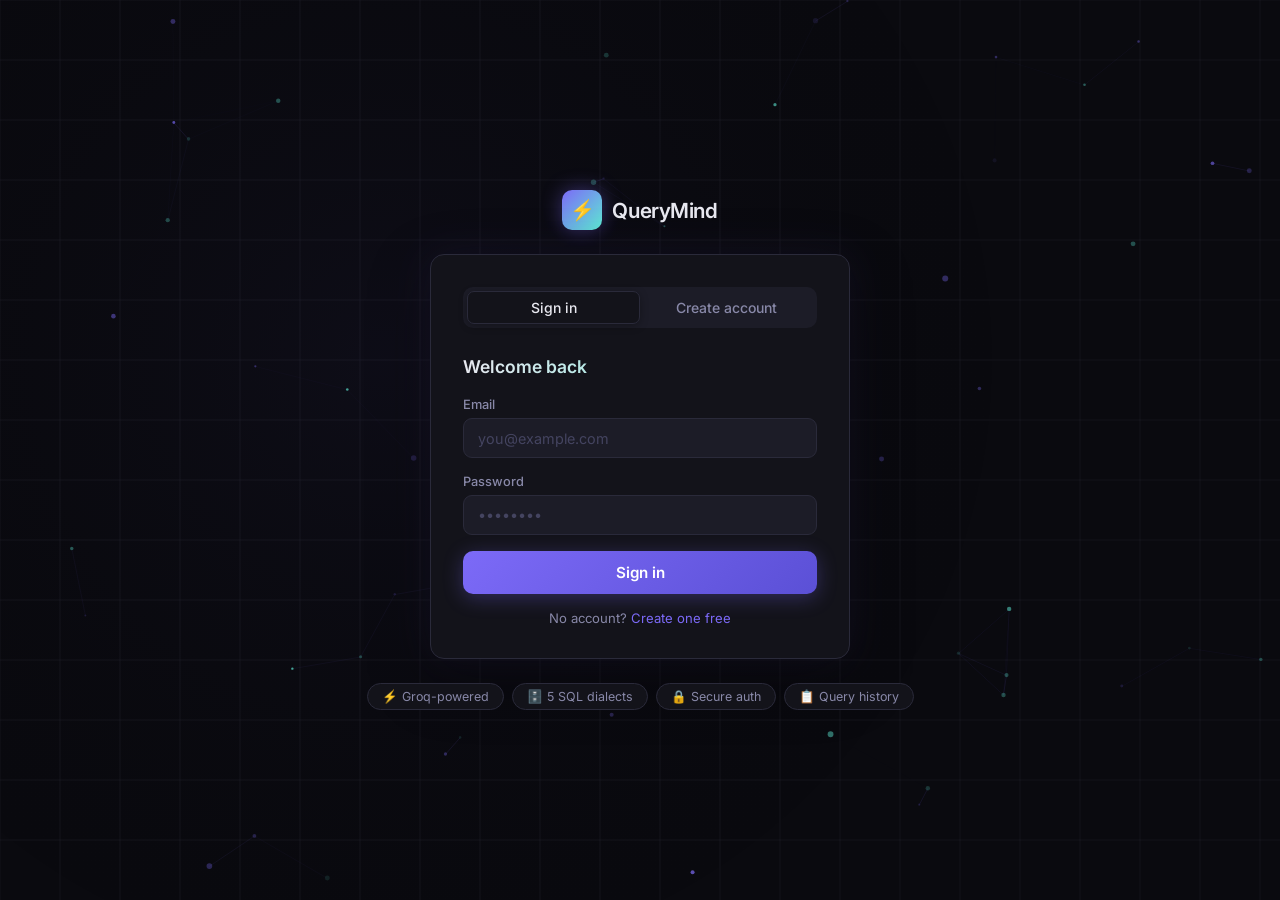
==== templates/index.html @ acc7bfaf "first commit" ====
<!DOCTYPE html>
<html lang="en">
<head>
  <meta charset="UTF-8"/>
  <meta name="viewport" content="width=device-width, initial-scale=1.0"/>
  <title>QueryMind — AI SQL Assistant</title>
  <link rel="preconnect" href="https://fonts.googleapis.com"/>
  <link href="https://fonts.googleapis.com/css2?family=Inter:wght@300;400;500;600&family=JetBrains+Mono:wght@400;600&display=swap" rel="stylesheet"/>
  <link rel="stylesheet" href="/static/css/auth.css"/>
</head>
<body>

  <!-- Animated background -->
  <canvas id="bg-canvas"></canvas>

  <!-- Floating code snippets -->
  <div class="floating-code" id="floaters"></div>

  <div class="page-wrap">

    <!-- Brand -->
    <div class="brand">
      <div class="brand-icon">⚡</div>
      <span class="brand-name">QueryMind</span>
    </div>

    <!-- Auth card -->
    <div class="auth-card" id="auth-card">

      <!-- Tab switcher -->
      <div class="tab-bar">
        <button class="tab active" id="tab-login" onclick="switchTab('login')">Sign in</button>
        <button class="tab" id="tab-register" onclick="switchTab('register')">Create account</button>
        <div class="tab-slider" id="tab-slider"></div>
      </div>

      <!-- Login form -->
      <div class="form-panel" id="panel-login">
        <p class="form-headline">Welcome back</p>
        <div class="field">
          <label>Email</label>
          <input type="email" id="login-email" placeholder="you@example.com" autocomplete="email"/>
        </div>
        <div class="field">
          <label>Password</label>
          <input type="password" id="login-password" placeholder="••••••••" autocomplete="current-password"/>
        </div>
        <div id="login-error" class="form-error hidden"></div>
        <button class="btn-primary" id="login-btn" onclick="doLogin()">
          <span class="btn-text">Sign in</span>
          <span class="btn-loader hidden"></span>
        </button>
        <p class="switch-hint">No account? <a onclick="switchTab('register')">Create one free</a></p>
      </div>

      <!-- Register form -->
      <div class="form-panel hidden" id="panel-register">
        <p class="form-headline">Start querying smarter</p>
        <div class="field">
          <label>Full name</label>
          <input type="text" id="reg-name" placeholder="Alex Johnson" autocomplete="name"/>
        </div>
        <div class="field">
          <label>Email</label>
          <input type="email" id="reg-email" placeholder="you@example.com" autocomplete="email"/>
        </div>
        <div class="field">
          <label>Password</label>
          <input type="password" id="reg-password" placeholder="Min 6 characters" autocomplete="new-password"/>
        </div>
        <div id="reg-error" class="form-error hidden"></div>
        <button class="btn-primary" id="reg-btn" onclick="doRegister()">
          <span class="btn-text">Create account</span>
          <span class="btn-loader hidden"></span>
        </button>
        <p class="switch-hint">Have an account? <a onclick="switchTab('login')">Sign in</a></p>
      </div>

    </div>

    <!-- Feature pills -->
    <div class="feature-pills">
      <span class="pill">⚡ Groq-powered</span>
      <span class="pill">🗄️ 5 SQL dialects</span>
      <span class="pill">🔒 Secure auth</span>
      <span class="pill">📋 Query history</span>
    </div>

  </div>

  <script src="/static/js/auth.js"></script>
  <script src="/static/js/bg.js"></script>
</body>
</html>
---- static/css/auth.css ----
*, *::before, *::after { box-sizing: border-box; margin: 0; padding: 0; }

:root {
  --bg: #0a0a0f;
  --surface: #13131a;
  --surface2: #1c1c27;
  --border: #2a2a3a;
  --accent: #7c6af7;
  --accent2: #5eead4;
  --text: #e8e8f0;
  --text2: #8888a8;
  --error: #f87171;
  --success: #4ade80;
  --radius: 14px;
  --font: 'Inter', sans-serif;
  --mono: 'JetBrains Mono', monospace;
}

html, body { height: 100%; background: var(--bg); color: var(--text); font-family: var(--font); }

canvas#bg-canvas {
  position: fixed; inset: 0; z-index: 0; pointer-events: none;
}

.floating-code {
  position: fixed; inset: 0; z-index: 0; pointer-events: none; overflow: hidden;
}

.float-snippet {
  position: absolute;
  font-family: var(--mono);
  font-size: 11px;
  color: rgba(124, 106, 247, 0.18);
  white-space: nowrap;
  animation: floatUp linear infinite;
  user-select: none;
}

@keyframes floatUp {
  from { transform: translateY(110vh); opacity: 0; }
  10%  { opacity: 1; }
  90%  { opacity: 0.6; }
  to   { transform: translateY(-10vh); opacity: 0; }
}

.page-wrap {
  position: relative; z-index: 1;
  min-height: 100vh;
  display: flex; flex-direction: column;
  align-items: center; justify-content: center;
  padding: 2rem 1rem;
  gap: 1.5rem;
}

/* Brand */
.brand {
  display: flex; align-items: center; gap: 10px;
  animation: fadeDown 0.6s ease both;
}
.brand-icon {
  width: 40px; height: 40px;
  background: linear-gradient(135deg, var(--accent), var(--accent2));
  border-radius: 10px;
  display: flex; align-items: center; justify-content: center;
  font-size: 20px;
  box-shadow: 0 0 20px rgba(124,106,247,0.4);
}
.brand-name { font-size: 1.3rem; font-weight: 600; letter-spacing: -0.02em; }

/* Auth card */
.auth-card {
  width: 100%; max-width: 420px;
  background: var(--surface);
  border: 1px solid var(--border);
  border-radius: var(--radius);
  padding: 2rem;
  animation: fadeUp 0.5s ease 0.1s both;
  box-shadow: 0 0 40px rgba(124,106,247,0.08), 0 20px 60px rgba(0,0,0,0.4);
}

/* Tab bar */
.tab-bar {
  position: relative;
  display: flex;
  background: var(--surface2);
  border-radius: 10px;
  padding: 4px;
  margin-bottom: 1.75rem;
  gap: 0;
}

.tab {
  flex: 1; padding: 8px 0;
  background: none; border: none;
  color: var(--text2); font-size: 0.875rem; font-weight: 500;
  cursor: pointer; border-radius: 7px;
  position: relative; z-index: 1;
  transition: color 0.25s;
  font-family: var(--font);
}
.tab.active { color: var(--text); }

.tab-slider {
  position: absolute;
  top: 4px; left: 4px;
  width: calc(50% - 4px); height: calc(100% - 8px);
  background: var(--surface);
  border-radius: 7px;
  border: 1px solid var(--border);
  transition: transform 0.3s cubic-bezier(0.34,1.56,0.64,1);
  box-shadow: 0 2px 8px rgba(0,0,0,0.3);
}
.tab-slider.right { transform: translateX(100%); }

/* Form */
.form-panel { animation: fadeIn 0.3s ease; }
.form-panel.hidden { display: none; }

.form-headline {
  font-size: 1.1rem; font-weight: 600;
  margin-bottom: 1.25rem;
  background: linear-gradient(90deg, var(--text), var(--accent2));
  -webkit-background-clip: text; -webkit-text-fill-color: transparent;
}

.field { margin-bottom: 1rem; }
.field label { display: block; font-size: 0.8rem; color: var(--text2); margin-bottom: 6px; font-weight: 500; }
.field input {
  width: 100%; padding: 0.65rem 0.9rem;
  background: var(--surface2); border: 1px solid var(--border);
  border-radius: 9px; color: var(--text); font-size: 0.9rem;
  font-family: var(--font); outline: none;
  transition: border-color 0.2s, box-shadow 0.2s;
}
.field input:focus {
  border-color: var(--accent);
  box-shadow: 0 0 0 3px rgba(124,106,247,0.15);
}
.field input::placeholder { color: #444460; }

.form-error {
  background: rgba(248,113,113,0.1); border: 1px solid rgba(248,113,113,0.3);
  border-radius: 8px; padding: 0.6rem 0.9rem;
  color: var(--error); font-size: 0.83rem; margin-bottom: 1rem;
}

.btn-primary {
  width: 100%; padding: 0.75rem;
  background: linear-gradient(135deg, var(--accent), #5b50d6);
  border: none; border-radius: 10px;
  color: #fff; font-size: 0.95rem; font-weight: 600;
  cursor: pointer; font-family: var(--font);
  display: flex; align-items: center; justify-content: center; gap: 8px;
  transition: opacity 0.2s, transform 0.15s, box-shadow 0.2s;
  box-shadow: 0 4px 20px rgba(124,106,247,0.3);
  position: relative; overflow: hidden;
}
.btn-primary::after {
  content: '';
  position: absolute; inset: 0;
  background: linear-gradient(135deg, rgba(255,255,255,0.1), transparent);
  opacity: 0; transition: opacity 0.2s;
}
.btn-primary:hover { box-shadow: 0 6px 28px rgba(124,106,247,0.45); transform: translateY(-1px); }
.btn-primary:hover::after { opacity: 1; }
.btn-primary:active { transform: translateY(0); }
.btn-primary:disabled { opacity: 0.6; cursor: not-allowed; transform: none; }

.btn-loader {
  width: 16px; height: 16px;
  border: 2px solid rgba(255,255,255,0.3);
  border-top-color: #fff;
  border-radius: 50%;
  animation: spin 0.7s linear infinite;
}

.switch-hint {
  text-align: center; font-size: 0.82rem; color: var(--text2); margin-top: 1rem;
}
.switch-hint a {
  color: var(--accent); cursor: pointer; text-decoration: underline;
  text-decoration-color: transparent; transition: text-decoration-color 0.2s;
}
.switch-hint a:hover { text-decoration-color: var(--accent); }

/* Pills */
.feature-pills {
  display: flex; flex-wrap: wrap; gap: 8px; justify-content: center;
  animation: fadeUp 0.5s ease 0.3s both;
}
.pill {
  background: var(--surface); border: 1px solid var(--border);
  border-radius: 999px; padding: 5px 14px;
  font-size: 0.78rem; color: var(--text2);
}

/* Animations */
@keyframes fadeDown { from { opacity: 0; transform: translateY(-12px); } to { opacity: 1; transform: none; } }
@keyframes fadeUp   { from { opacity: 0; transform: translateY(12px);  } to { opacity: 1; transform: none; } }
@keyframes fadeIn   { from { opacity: 0; } to { opacity: 1; } }
@keyframes spin     { to { transform: rotate(360deg); } }

.hidden { display: none !important; }
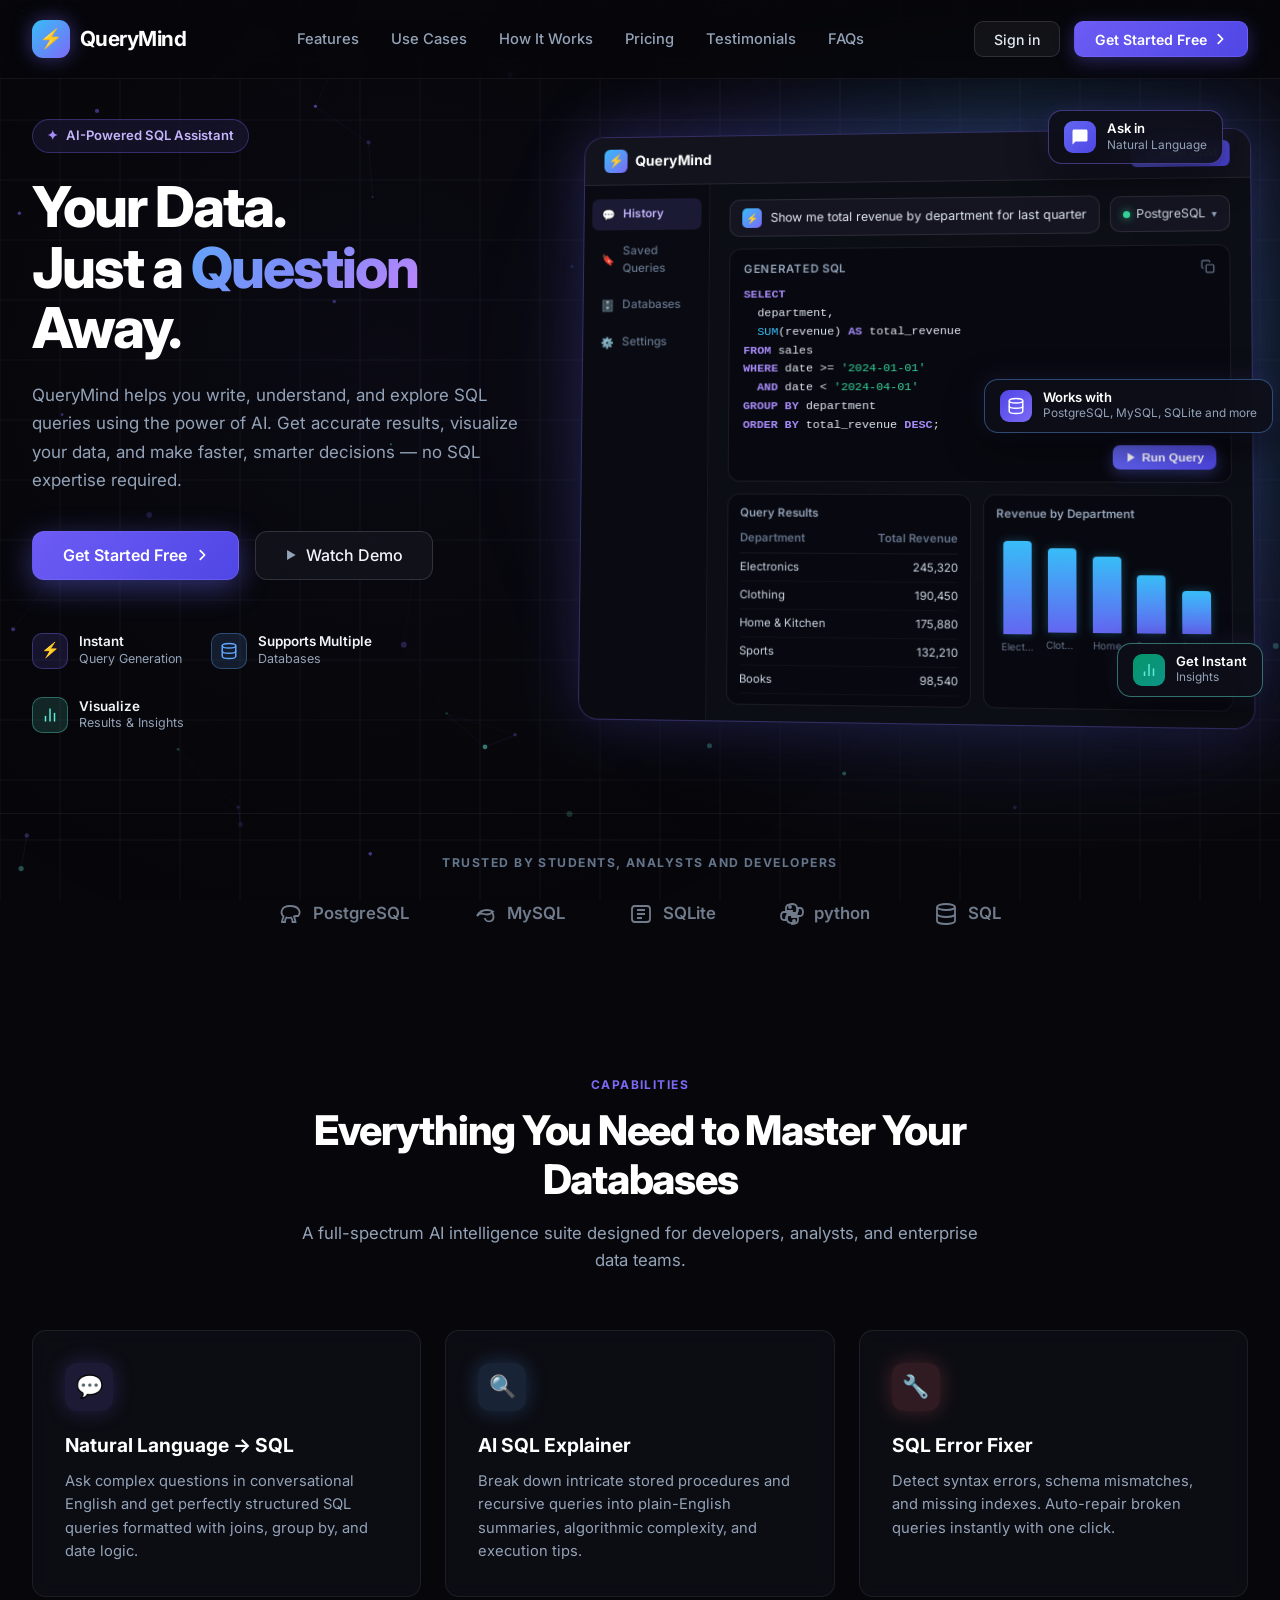
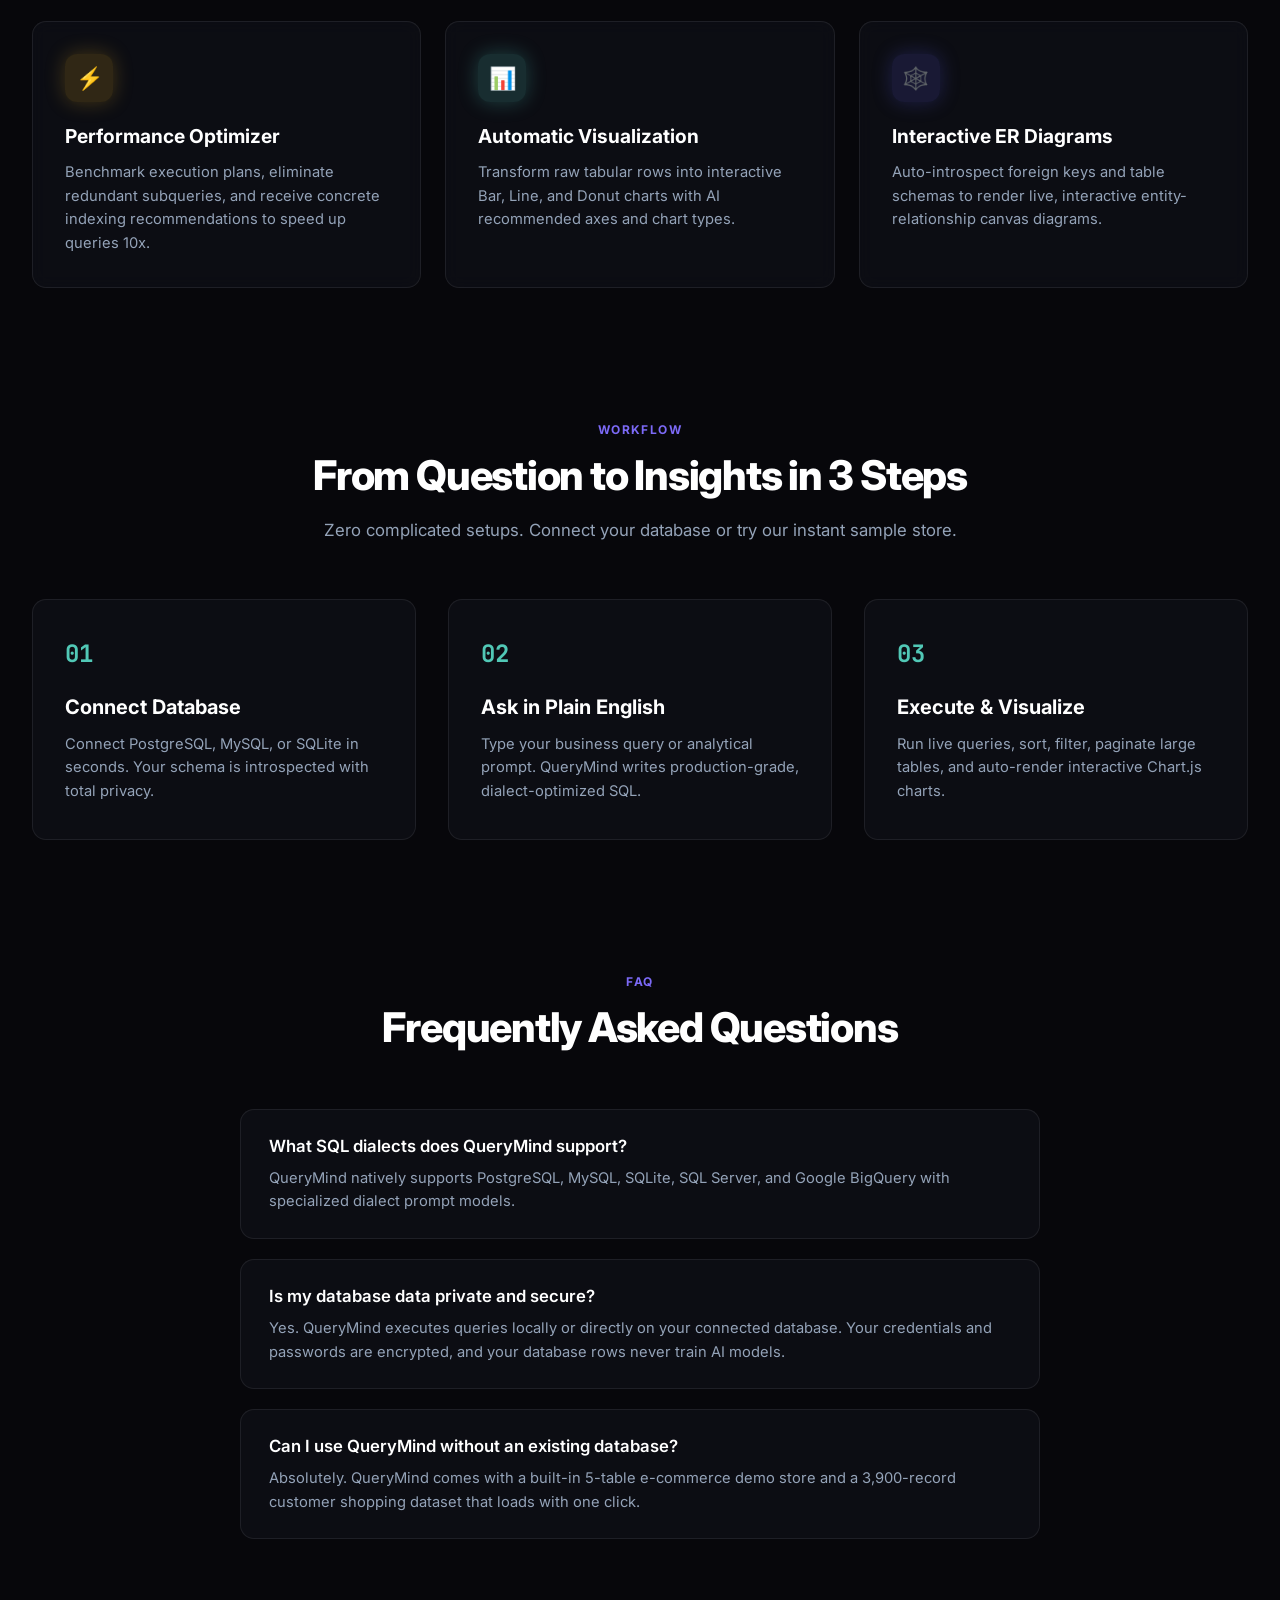
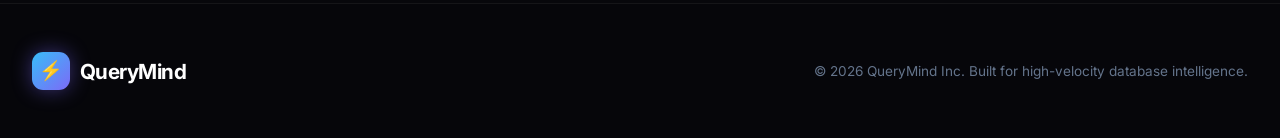
==== commit 64205663: "Redesign landing page to modern industrial SaaS look matching image with preserved live background" ====
--- a/templates/index.html
+++ b/templates/index.html
@@ -3,46 +3,479 @@
 <head>
   <meta charset="UTF-8"/>
   <meta name="viewport" content="width=device-width, initial-scale=1.0"/>
-  <title>QueryMind — AI SQL Assistant</title>
+  <title>QueryMind — Your Data. Just a Question Away.</title>
   <link rel="preconnect" href="https://fonts.googleapis.com"/>
-  <link href="https://fonts.googleapis.com/css2?family=Inter:wght@300;400;500;600&family=JetBrains+Mono:wght@400;600&display=swap" rel="stylesheet"/>
+  <link rel="preconnect" href="https://fonts.gstatic.com" crossorigin/>
+  <link href="https://fonts.googleapis.com/css2?family=Inter:wght@300;400;500;600;700;800&family=JetBrains+Mono:wght@400;500;600&display=swap" rel="stylesheet"/>
   <link rel="stylesheet" href="/static/css/auth.css"/>
 </head>
-<body>
-
-  <!-- Animated background -->
+<body class="landing-body">
+
+  <!-- Interactive Live Canvas Background (Preserved & Enhanced) -->
   <canvas id="bg-canvas"></canvas>
 
-  <!-- Floating code snippets -->
+  <!-- Floating SQL code snippets in background -->
   <div class="floating-code" id="floaters"></div>
 
-  <div class="page-wrap">
-
-    <!-- Brand -->
-    <div class="brand">
-      <div class="brand-icon">⚡</div>
-      <span class="brand-name">QueryMind</span>
-    </div>
-
-    <!-- Auth card -->
-    <div class="auth-card" id="auth-card">
-
-      <!-- Tab switcher -->
+  <!-- Main Page Container -->
+  <div class="landing-container">
+
+    <!-- Top Navigation Bar -->
+    <header class="navbar">
+      <div class="nav-brand" onclick="window.scrollTo({top: 0, behavior: 'smooth'})">
+        <div class="brand-icon">⚡</div>
+        <span class="brand-name">QueryMind</span>
+      </div>
+
+      <nav class="nav-links">
+        <a href="#features">Features</a>
+        <a href="#use-cases">Use Cases</a>
+        <a href="#how-it-works">How It Works</a>
+        <a href="#pricing">Pricing</a>
+        <a href="#testimonials">Testimonials</a>
+        <a href="#faqs">FAQs</a>
+      </nav>
+
+      <div class="nav-actions" id="nav-actions">
+        <button class="btn-nav-signin" id="btn-nav-signin" onclick="openAuthModal('login')">Sign in</button>
+        <button class="btn-nav-cta" id="btn-nav-cta" onclick="openAuthModal('register')">
+          <span>Get Started Free</span>
+          <svg class="arrow-icon" viewBox="0 0 16 16" fill="none"><path d="M6 3L11 8L6 13" stroke="currentColor" stroke-width="2" stroke-linecap="round" stroke-linejoin="round"/></svg>
+        </button>
+      </div>
+    </header>
+
+    <!-- Main Hero Section -->
+    <section class="hero-section">
+      <!-- Left Column: Copy & CTAs -->
+      <div class="hero-content">
+        <!-- AI Badge Pill -->
+        <div class="ai-pill">
+          <span class="pill-sparkle">✦</span>
+          <span>AI-Powered SQL Assistant</span>
+        </div>
+
+        <!-- Main Headline -->
+        <h1 class="hero-headline">
+          Your Data.<br/>
+          Just a <span class="gradient-text">Question</span> Away.
+        </h1>
+
+        <!-- Subtitle -->
+        <p class="hero-subtitle">
+          QueryMind helps you write, understand, and explore SQL queries using the power of AI. Get accurate results, visualize your data, and make faster, smarter decisions — no SQL expertise required.
+        </p>
+
+        <!-- CTA Buttons -->
+        <div class="hero-cta-group">
+          <button class="btn-hero-primary" onclick="openAuthModal('register')">
+            <span>Get Started Free</span>
+            <svg class="arrow-icon" viewBox="0 0 16 16" fill="none"><path d="M6 3L11 8L6 13" stroke="currentColor" stroke-width="2" stroke-linecap="round" stroke-linejoin="round"/></svg>
+          </button>
+          <button class="btn-hero-secondary" onclick="openDemoModal()">
+            <span class="play-icon">▶</span>
+            <span>Watch Demo</span>
+          </button>
+        </div>
+
+        <!-- Feature Highlights Row -->
+        <div class="hero-feature-row">
+          <div class="hero-feature-item">
+            <div class="feature-icon-box bolt-box">⚡</div>
+            <div class="feature-text">
+              <span class="feature-title">Instant</span>
+              <span class="feature-sub">Query Generation</span>
+            </div>
+          </div>
+          <div class="hero-feature-item">
+            <div class="feature-icon-box db-box">
+              <svg width="18" height="18" viewBox="0 0 24 24" fill="none" stroke="currentColor" stroke-width="2" stroke-linecap="round" stroke-linejoin="round">
+                <ellipse cx="12" cy="5" rx="9" ry="3"></ellipse>
+                <path d="M21 12c0 1.66-4 3-9 3s-9-1.34-9-3"></path>
+                <path d="M3 5v14c0 1.66 4 3 9 3s9-1.34 9-3V5"></path>
+              </svg>
+            </div>
+            <div class="feature-text">
+              <span class="feature-title">Supports Multiple</span>
+              <span class="feature-sub">Databases</span>
+            </div>
+          </div>
+          <div class="hero-feature-item">
+            <div class="feature-icon-box chart-box">
+              <svg width="18" height="18" viewBox="0 0 24 24" fill="none" stroke="currentColor" stroke-width="2" stroke-linecap="round" stroke-linejoin="round">
+                <line x1="18" y1="20" x2="18" y2="10"></line>
+                <line x1="12" y1="20" x2="12" y2="4"></line>
+                <line x1="6" y1="20" x2="6" y2="14"></line>
+              </svg>
+            </div>
+            <div class="feature-text">
+              <span class="feature-title">Visualize</span>
+              <span class="feature-sub">Results &amp; Insights</span>
+            </div>
+          </div>
+        </div>
+      </div>
+
+      <!-- Right Column: Interactive 3D Perspective Dashboard Mockup -->
+      <div class="hero-preview-wrapper">
+        <!-- Ambient Backlight Glow -->
+        <div class="glow-aura"></div>
+
+        <!-- Floating Badge 1: Ask in Natural Language (Top Right) -->
+        <div class="floating-badge badge-top-right">
+          <div class="badge-icon-box bubble-box">
+            <svg width="18" height="18" viewBox="0 0 24 24" fill="currentColor">
+              <path d="M20 2H4c-1.1 0-2 .9-2 2v18l4-4h14c1.1 0 2-.9 2-2V4c0-1.1-.9-2-2-2z"/>
+            </svg>
+          </div>
+          <div class="badge-text">
+            <strong>Ask in</strong>
+            <span>Natural Language</span>
+          </div>
+        </div>
+
+        <!-- The Perspective Dashboard Mockup Card -->
+        <div class="dashboard-mockup">
+          <!-- Mockup Top Window Bar -->
+          <div class="mockup-topbar">
+            <div class="mockup-brand">
+              <div class="mockup-logo-sm">⚡</div>
+              <span class="mockup-title">QueryMind</span>
+            </div>
+            <div class="mockup-newchat-pill">
+              <svg width="12" height="12" viewBox="0 0 24 24" fill="none" stroke="currentColor" stroke-width="2.5"><line x1="12" y1="5" x2="12" y2="19"></line><line x1="5" y1="12" x2="19" y2="12"></line></svg>
+              <span>New Chat</span>
+            </div>
+          </div>
+
+          <div class="mockup-layout">
+            <!-- Mockup Mini Sidebar -->
+            <div class="mockup-mini-sidebar">
+              <div class="mockup-nav-item active"><span class="nav-ico">💬</span> History</div>
+              <div class="mockup-nav-item"><span class="nav-ico">🔖</span> Saved Queries</div>
+              <div class="mockup-nav-item"><span class="nav-ico">🗄️</span> Databases</div>
+              <div class="mockup-nav-item"><span class="nav-ico">⚙️</span> Settings</div>
+            </div>
+
+            <!-- Mockup Main Workspace -->
+            <div class="mockup-workspace">
+              <!-- Prompt Input Row -->
+              <div class="mockup-prompt-row">
+                <div class="mockup-prompt-input">
+                  <div class="prompt-icon-lightning">⚡</div>
+                  <span class="prompt-text">Show me total revenue by department for last quarter</span>
+                </div>
+                <div class="mockup-dialect-badge">
+                  <span class="dialect-dot"></span>
+                  <span>PostgreSQL</span>
+                  <span class="arrow-down">▾</span>
+                </div>
+              </div>
+
+              <!-- Generated SQL Box -->
+              <div class="mockup-sql-box">
+                <div class="sql-box-top">
+                  <span class="sql-box-title">Generated SQL</span>
+                  <div class="sql-copy-icon" title="Copy SQL">
+                    <svg width="14" height="14" viewBox="0 0 24 24" fill="none" stroke="currentColor" stroke-width="2"><rect x="9" y="9" width="13" height="13" rx="2" ry="2"></rect><path d="M5 15H4a2 2 0 0 1-2-2V4a2 2 0 0 1 2-2h9a2 2 0 0 1 2 2v1"></path></svg>
+                  </div>
+                </div>
+                <pre class="sql-code-display"><code><span class="sql-kw">SELECT</span>
+  department,
+  <span class="sql-fn">SUM</span>(revenue) <span class="sql-kw">AS</span> total_revenue
+<span class="sql-kw">FROM</span> sales
+<span class="sql-kw">WHERE</span> date &gt;= <span class="sql-str">'2024-01-01'</span>
+  <span class="sql-kw">AND</span> date &lt; <span class="sql-str">'2024-04-01'</span>
+<span class="sql-kw">GROUP BY</span> department
+<span class="sql-kw">ORDER BY</span> total_revenue <span class="sql-kw">DESC</span>;</code></pre>
+                <div class="sql-box-footer">
+                  <button class="mockup-run-btn" onclick="openAuthModal('register')">
+                    <svg width="12" height="12" viewBox="0 0 24 24" fill="currentColor"><polygon points="5 3 19 12 5 21 5 3"></polygon></svg>
+                    <span>Run Query</span>
+                  </button>
+                </div>
+              </div>
+
+              <!-- Results Split Pane (Table + Chart) -->
+              <div class="mockup-results-split">
+                <!-- Query Results Table -->
+                <div class="mockup-results-table-pane">
+                  <div class="pane-header">Query Results</div>
+                  <table class="mockup-data-table">
+                    <thead>
+                      <tr>
+                        <th>Department</th>
+                        <th style="text-align: right;">Total Revenue</th>
+                      </tr>
+                    </thead>
+                    <tbody>
+                      <tr>
+                        <td>Electronics</td>
+                        <td style="text-align: right;">245,320</td>
+                      </tr>
+                      <tr>
+                        <td>Clothing</td>
+                        <td style="text-align: right;">190,450</td>
+                      </tr>
+                      <tr>
+                        <td>Home &amp; Kitchen</td>
+                        <td style="text-align: right;">175,880</td>
+                      </tr>
+                      <tr>
+                        <td>Sports</td>
+                        <td style="text-align: right;">132,210</td>
+                      </tr>
+                      <tr>
+                        <td>Books</td>
+                        <td style="text-align: right;">98,540</td>
+                      </tr>
+                    </tbody>
+                  </table>
+                </div>
+
+                <!-- Revenue by Department Bar Chart -->
+                <div class="mockup-chart-pane">
+                  <div class="pane-header">Revenue by Department</div>
+                  <div class="mockup-bar-chart">
+                    <div class="chart-col">
+                      <div class="chart-bar" style="height: 95%;"></div>
+                      <span class="chart-label">Electronics</span>
+                    </div>
+                    <div class="chart-col">
+                      <div class="chart-bar" style="height: 75%;"></div>
+                      <span class="chart-label">Clothing</span>
+                    </div>
+                    <div class="chart-col">
+                      <div class="chart-bar" style="height: 68%;"></div>
+                      <span class="chart-label">Home</span>
+                    </div>
+                    <div class="chart-col">
+                      <div class="chart-bar" style="height: 52%;"></div>
+                      <span class="chart-label">Sports</span>
+                    </div>
+                    <div class="chart-col">
+                      <div class="chart-bar" style="height: 38%;"></div>
+                      <span class="chart-label">Books</span>
+                    </div>
+                  </div>
+                </div>
+              </div>
+
+            </div>
+          </div>
+        </div>
+
+        <!-- Floating Badge 2: Works with Multiple DBs (Middle Right) -->
+        <div class="floating-badge badge-mid-right">
+          <div class="badge-icon-box db-purple-box">
+            <svg width="18" height="18" viewBox="0 0 24 24" fill="none" stroke="currentColor" stroke-width="2">
+              <ellipse cx="12" cy="5" rx="9" ry="3"></ellipse>
+              <path d="M21 12c0 1.66-4 3-9 3s-9-1.34-9-3"></path>
+              <path d="M3 5v14c0 1.66 4 3 9 3s9-1.34 9-3V5"></path>
+            </svg>
+          </div>
+          <div class="badge-text">
+            <strong>Works with</strong>
+            <span>PostgreSQL, MySQL, SQLite and more</span>
+          </div>
+        </div>
+
+        <!-- Floating Badge 3: Get Instant Insights (Bottom Right) -->
+        <div class="floating-badge badge-bot-right">
+          <div class="badge-icon-box teal-box">
+            <svg width="18" height="18" viewBox="0 0 24 24" fill="none" stroke="currentColor" stroke-width="2">
+              <line x1="18" y1="20" x2="18" y2="10"></line>
+              <line x1="12" y1="20" x2="12" y2="4"></line>
+              <line x1="6" y1="20" x2="6" y2="14"></line>
+            </svg>
+          </div>
+          <div class="badge-text">
+            <strong>Get Instant</strong>
+            <span>Insights</span>
+          </div>
+        </div>
+      </div>
+    </section>
+
+    <!-- Social Proof & Trusted By Tech Stack Bar -->
+    <section class="trust-section">
+      <p class="trust-title">TRUSTED BY STUDENTS, ANALYSTS AND DEVELOPERS</p>
+      <div class="trust-logos">
+        <div class="tech-item">
+          <!-- PostgreSQL Elephant SVG -->
+          <svg class="tech-logo" viewBox="0 0 24 24" fill="none" stroke="currentColor" stroke-width="1.8">
+            <path d="M19 14c1.5-1.5 2-4 1-6-1.5-3-5.5-4-9-4S4 5.5 3 8c-1 2.5 0 5 1.5 6.5C4 16 3 19 3 20h3c0-2 .5-3.5 1.5-4.5 1.5.5 3 .5 4.5 0 1 1 1.5 2.5 1.5 4.5h3c0-1-1-4-1.5-5.5.5-.2 1.4-.4 2-.5z"/>
+          </svg>
+          <span>PostgreSQL</span>
+        </div>
+        <div class="tech-item">
+          <!-- MySQL Dolphin SVG -->
+          <svg class="tech-logo" viewBox="0 0 24 24" fill="none" stroke="currentColor" stroke-width="1.8">
+            <path d="M4 14c2-4 6-6 10-6 2 0 4 .5 6 1.5-1.5 2-3.5 3-6 3-2 0-4-1-6-1-1 0-2 .5-4 2.5z"/>
+            <path d="M18 9.5c1.5 1 2.5 3 2.5 5.5 0 2-1 3.5-2.5 4-1 .5-2.5.5-4 0-1-.5-2-1.5-2.5-3"/>
+          </svg>
+          <span>MySQL</span>
+        </div>
+        <div class="tech-item">
+          <!-- SQLite Feather / Shield SVG -->
+          <svg class="tech-logo" viewBox="0 0 24 24" fill="none" stroke="currentColor" stroke-width="1.8">
+            <rect x="3" y="4" width="18" height="16" rx="3"></rect>
+            <path d="M8 8h8M8 12h8M8 16h5"></path>
+          </svg>
+          <span>SQLite</span>
+        </div>
+        <div class="tech-item">
+          <!-- Python Snake SVG -->
+          <svg class="tech-logo" viewBox="0 0 24 24" fill="none" stroke="currentColor" stroke-width="1.8">
+            <path d="M12 2C8 2 6 3.5 6 6v3h6v1H4c-2 0-3 1.5-3 4s1 4 3 4h2v-2c0-2 1.5-3 3.5-3h5c1.5 0 2.5-.5 2.5-2V6c0-2.5-2-4-5-4zm-2 2a1 1 0 1 1 0 2 1 1 0 0 1 0-2z"/>
+            <path d="M12 22c4 0 6-1.5 6-4v-3h-6v-1h8c2 0 3-1.5 3-4s-1-4-3-4h-2v2c0 2-1.5 3-3.5 3h-5c-1.5 0-2.5.5-2.5 2v4c0 2.5 2 4 5 4zm2-2a1 1 0 1 1 0-2 1 1 0 0 1 0 2z"/>
+          </svg>
+          <span>python</span>
+        </div>
+        <div class="tech-item">
+          <!-- SQL Database Disc SVG -->
+          <svg class="tech-logo" viewBox="0 0 24 24" fill="none" stroke="currentColor" stroke-width="1.8">
+            <ellipse cx="12" cy="5" rx="9" ry="3"></ellipse>
+            <path d="M21 12c0 1.66-4 3-9 3s-9-1.34-9-3"></path>
+            <path d="M3 5v14c0 1.66 4 3 9 3s9-1.34 9-3V5"></path>
+          </svg>
+          <span>SQL</span>
+        </div>
+      </div>
+    </section>
+
+    <!-- Interactive Features Section (#features) -->
+    <section class="section-container" id="features">
+      <div class="section-header">
+        <span class="section-badge">CAPABILITIES</span>
+        <h2 class="section-title">Everything You Need to Master Your Databases</h2>
+        <p class="section-sub">A full-spectrum AI intelligence suite designed for developers, analysts, and enterprise data teams.</p>
+      </div>
+
+      <div class="features-grid">
+        <div class="feature-card">
+          <div class="f-icon purple-glow">💬</div>
+          <h3>Natural Language → SQL</h3>
+          <p>Ask complex questions in conversational English and get perfectly structured SQL queries formatted with joins, group by, and date logic.</p>
+        </div>
+        <div class="feature-card">
+          <div class="f-icon blue-glow">🔍</div>
+          <h3>AI SQL Explainer</h3>
+          <p>Break down intricate stored procedures and recursive queries into plain-English summaries, algorithmic complexity, and execution tips.</p>
+        </div>
+        <div class="feature-card">
+          <div class="f-icon red-glow">🔧</div>
+          <h3>SQL Error Fixer</h3>
+          <p>Detect syntax errors, schema mismatches, and missing indexes. Auto-repair broken queries instantly with one click.</p>
+        </div>
+        <div class="feature-card">
+          <div class="f-icon amber-glow">⚡</div>
+          <h3>Performance Optimizer</h3>
+          <p>Benchmark execution plans, eliminate redundant subqueries, and receive concrete indexing recommendations to speed up queries 10x.</p>
+        </div>
+        <div class="feature-card">
+          <div class="f-icon teal-glow">📊</div>
+          <h3>Automatic Visualization</h3>
+          <p>Transform raw tabular rows into interactive Bar, Line, and Donut charts with AI recommended axes and chart types.</p>
+        </div>
+        <div class="feature-card">
+          <div class="f-icon indigo-glow">🕸️</div>
+          <h3>Interactive ER Diagrams</h3>
+          <p>Auto-introspect foreign keys and table schemas to render live, interactive entity-relationship canvas diagrams.</p>
+        </div>
+      </div>
+    </section>
+
+    <!-- How It Works Section (#how-it-works) -->
+    <section class="section-container" id="how-it-works">
+      <div class="section-header">
+        <span class="section-badge">WORKFLOW</span>
+        <h2 class="section-title">From Question to Insights in 3 Steps</h2>
+        <p class="section-sub">Zero complicated setups. Connect your database or try our instant sample store.</p>
+      </div>
+
+      <div class="steps-grid">
+        <div class="step-card">
+          <div class="step-badge">01</div>
+          <h3>Connect Database</h3>
+          <p>Connect PostgreSQL, MySQL, or SQLite in seconds. Your schema is introspected with total privacy.</p>
+        </div>
+        <div class="step-card">
+          <div class="step-badge">02</div>
+          <h3>Ask in Plain English</h3>
+          <p>Type your business query or analytical prompt. QueryMind writes production-grade, dialect-optimized SQL.</p>
+        </div>
+        <div class="step-card">
+          <div class="step-badge">03</div>
+          <h3>Execute &amp; Visualize</h3>
+          <p>Run live queries, sort, filter, paginate large tables, and auto-render interactive Chart.js charts.</p>
+        </div>
+      </div>
+    </section>
+
+    <!-- FAQs Section (#faqs) -->
+    <section class="section-container" id="faqs">
+      <div class="section-header">
+        <span class="section-badge">FAQ</span>
+        <h2 class="section-title">Frequently Asked Questions</h2>
+      </div>
+
+      <div class="faq-list">
+        <div class="faq-item">
+          <h4>What SQL dialects does QueryMind support?</h4>
+          <p>QueryMind natively supports PostgreSQL, MySQL, SQLite, SQL Server, and Google BigQuery with specialized dialect prompt models.</p>
+        </div>
+        <div class="faq-item">
+          <h4>Is my database data private and secure?</h4>
+          <p>Yes. QueryMind executes queries locally or directly on your connected database. Your credentials and passwords are encrypted, and your database rows never train AI models.</p>
+        </div>
+        <div class="faq-item">
+          <h4>Can I use QueryMind without an existing database?</h4>
+          <p>Absolutely. QueryMind comes with a built-in 5-table e-commerce demo store and a 3,900-record customer shopping dataset that loads with one click.</p>
+        </div>
+      </div>
+    </section>
+
+    <!-- Footer -->
+    <footer class="footer">
+      <div class="footer-inner">
+        <div class="footer-brand">
+          <div class="brand-icon">⚡</div>
+          <span class="brand-name">QueryMind</span>
+        </div>
+        <p class="footer-copy">© 2026 QueryMind Inc. Built for high-velocity database intelligence.</p>
+      </div>
+    </footer>
+
+  </div>
+
+  <!-- Auth Modal (Sign in & Create Account Dialog) -->
+  <div class="auth-modal-overlay hidden" id="auth-modal-overlay" onclick="handleModalOverlayClick(event)">
+    <div class="auth-modal-dialog">
+      <button class="modal-close-btn" onclick="closeAuthModal()" title="Close">✕</button>
+
+      <!-- Brand in Modal -->
+      <div class="brand modal-brand">
+        <div class="brand-icon">⚡</div>
+        <span class="brand-name">QueryMind</span>
+      </div>
+
+      <!-- Tab Switcher -->
       <div class="tab-bar">
         <button class="tab active" id="tab-login" onclick="switchTab('login')">Sign in</button>
         <button class="tab" id="tab-register" onclick="switchTab('register')">Create account</button>
         <div class="tab-slider" id="tab-slider"></div>
       </div>
 
-      <!-- Login form -->
+      <!-- Login Form Panel -->
       <div class="form-panel" id="panel-login">
         <p class="form-headline">Welcome back</p>
         <div class="field">
-          <label>Email</label>
+          <label for="login-email">Email</label>
           <input type="email" id="login-email" placeholder="you@example.com" autocomplete="email"/>
         </div>
         <div class="field">
-          <label>Password</label>
+          <label for="login-password">Password</label>
           <input type="password" id="login-password" placeholder="••••••••" autocomplete="current-password"/>
         </div>
         <div id="login-error" class="form-error hidden"></div>
@@ -53,19 +486,19 @@
         <p class="switch-hint">No account? <a onclick="switchTab('register')">Create one free</a></p>
       </div>
 
-      <!-- Register form -->
+      <!-- Register Form Panel -->
       <div class="form-panel hidden" id="panel-register">
         <p class="form-headline">Start querying smarter</p>
         <div class="field">
-          <label>Full name</label>
+          <label for="reg-name">Full name</label>
           <input type="text" id="reg-name" placeholder="Alex Johnson" autocomplete="name"/>
         </div>
         <div class="field">
-          <label>Email</label>
+          <label for="reg-email">Email</label>
           <input type="email" id="reg-email" placeholder="you@example.com" autocomplete="email"/>
         </div>
         <div class="field">
-          <label>Password</label>
+          <label for="reg-password">Password</label>
           <input type="password" id="reg-password" placeholder="Min 6 characters" autocomplete="new-password"/>
         </div>
         <div id="reg-error" class="form-error hidden"></div>
@@ -75,20 +508,53 @@
         </button>
         <p class="switch-hint">Have an account? <a onclick="switchTab('login')">Sign in</a></p>
       </div>
-
     </div>
-
-    <!-- Feature pills -->
-    <div class="feature-pills">
-      <span class="pill">⚡ Groq-powered</span>
-      <span class="pill">🗄️ 5 SQL dialects</span>
-      <span class="pill">🔒 Secure auth</span>
-      <span class="pill">📋 Query history</span>
+  </div>
+
+  <!-- Watch Demo Modal -->
+  <div class="demo-modal-overlay hidden" id="demo-modal-overlay" onclick="handleDemoOverlayClick(event)">
+    <div class="demo-modal-dialog">
+      <button class="modal-close-btn" onclick="closeDemoModal()" title="Close">✕</button>
+      <div class="demo-header">
+        <div class="brand-icon" style="margin: 0 auto 12px;">⚡</div>
+        <h3 class="demo-title">QueryMind in Action</h3>
+        <p class="demo-sub">Write, optimize, execute, and visualize SQL queries with generative AI.</p>
+      </div>
+
+      <div class="demo-steps-container">
+        <div class="demo-step-box">
+          <span class="demo-step-num">1</span>
+          <div>
+            <strong>Ask in Natural English</strong>
+            <p>Tell QueryMind what data you need. It writes accurate SQL with joins, aggregations, and filters.</p>
+          </div>
+        </div>
+        <div class="demo-step-box">
+          <span class="demo-step-num">2</span>
+          <div>
+            <strong>Explain, Fix &amp; Optimize</strong>
+            <p>One-click explanations in plain English, automatic error recovery, and indexing optimization tips.</p>
+          </div>
+        </div>
+        <div class="demo-step-box">
+          <span class="demo-step-num">3</span>
+          <div>
+            <strong>Interactive Visualization &amp; Insights</strong>
+            <p>Auto-generate Bar, Line, and Donut charts with AI summary statistics and insights on your data.</p>
+          </div>
+        </div>
+      </div>
+
+      <div class="demo-footer">
+        <button class="btn-primary" onclick="closeDemoModal(); openAuthModal('register');">
+          Launch QueryMind Free →
+        </button>
+      </div>
     </div>
-
   </div>
 
+  <!-- Scripts -->
+  <script src="/static/js/bg.js"></script>
   <script src="/static/js/auth.js"></script>
-  <script src="/static/js/bg.js"></script>
 </body>
 </html>
--- a/static/css/auth.css
+++ b/static/css/auth.css
@@ -1,36 +1,76 @@
-*, *::before, *::after { box-sizing: border-box; margin: 0; padding: 0; }
+/* ─────────────────────────────────────────────────────────────────────────────
+   QueryMind — Industrial & User-Friendly AI SQL Assistant Landing Page
+   Matches Image 2 design system with preserved live canvas background
+───────────────────────────────────────────────────────────────────────────── */
+
+*, *::before, *::after {
+  box-sizing: border-box;
+  margin: 0;
+  padding: 0;
+}
 
 :root {
-  --bg: #0a0a0f;
-  --surface: #13131a;
-  --surface2: #1c1c27;
-  --border: #2a2a3a;
+  --bg: #07070b;
+  --bg-gradient: radial-gradient(ellipse 80% 50% at 50% -20%, rgba(120, 119, 198, 0.15), rgba(255, 255, 255, 0));
+  --surface: #0f0f17;
+  --surface-glass: rgba(15, 15, 23, 0.85);
+  --surface2: #161622;
+  --surface3: #1c1c2b;
+  --border: #242436;
+  --border-light: rgba(255, 255, 255, 0.1);
   --accent: #7c6af7;
+  --accent-glow: rgba(124, 106, 247, 0.4);
   --accent2: #5eead4;
-  --text: #e8e8f0;
-  --text2: #8888a8;
+  --accent-blue: #60a5fa;
+  --text: #f8fafc;
+  --text2: #94a3b8;
+  --text3: #64748b;
   --error: #f87171;
   --success: #4ade80;
   --radius: 14px;
-  --font: 'Inter', sans-serif;
-  --mono: 'JetBrains Mono', monospace;
-}
-
-html, body { height: 100%; background: var(--bg); color: var(--text); font-family: var(--font); }
-
+  --radius-lg: 20px;
+  --font: 'Inter', -apple-system, BlinkMacSystemFont, 'Segoe UI', Roboto, sans-serif;
+  --mono: 'JetBrains Mono', 'Fira Code', monospace;
+}
+
+html {
+  scroll-behavior: smooth;
+}
+
+body.landing-body {
+  min-height: 100vh;
+  background-color: var(--bg);
+  color: var(--text);
+  font-family: var(--font);
+  overflow-x: hidden;
+  position: relative;
+  line-height: 1.5;
+  -webkit-font-smoothing: antialiased;
+}
+
+/* ── PRESERVED Live Animated Canvas Background ────────────────────────────── */
 canvas#bg-canvas {
-  position: fixed; inset: 0; z-index: 0; pointer-events: none;
-}
-
+  position: fixed;
+  inset: 0;
+  z-index: 0;
+  pointer-events: none;
+}
+
+/* Floating Code Snippets */
 .floating-code {
-  position: fixed; inset: 0; z-index: 0; pointer-events: none; overflow: hidden;
+  position: fixed;
+  inset: 0;
+  z-index: 0;
+  pointer-events: none;
+  overflow: hidden;
+  opacity: 0.16;
 }
 
 .float-snippet {
   position: absolute;
   font-family: var(--mono);
   font-size: 11px;
-  color: rgba(124, 106, 247, 0.18);
+  color: #7c6af7;
   white-space: nowrap;
   animation: floatUp linear infinite;
   user-select: none;
@@ -39,165 +79,1358 @@
 @keyframes floatUp {
   from { transform: translateY(110vh); opacity: 0; }
   10%  { opacity: 1; }
-  90%  { opacity: 0.6; }
+  90%  { opacity: 0.8; }
   to   { transform: translateY(-10vh); opacity: 0; }
 }
 
-.page-wrap {
-  position: relative; z-index: 1;
+/* ── Landing Page Main Container ─────────────────────────────────────────── */
+.landing-container {
+  position: relative;
+  z-index: 1;
+  display: flex;
+  flex-direction: column;
   min-height: 100vh;
-  display: flex; flex-direction: column;
-  align-items: center; justify-content: center;
-  padding: 2rem 1rem;
+}
+
+/* ── Top Navigation Bar ─────────────────────────────────────────────────── */
+.navbar {
+  width: 100%;
+  max-width: 1360px;
+  margin: 0 auto;
+  padding: 1.25rem 2rem;
+  display: flex;
+  align-items: center;
+  justify-content: space-between;
+  position: sticky;
+  top: 0;
+  z-index: 100;
+  backdrop-filter: blur(14px);
+  -webkit-backdrop-filter: blur(14px);
+  background: rgba(7, 7, 11, 0.7);
+  border-bottom: 1px solid rgba(255, 255, 255, 0.06);
+}
+
+.nav-brand {
+  display: flex;
+  align-items: center;
+  gap: 10px;
+  cursor: pointer;
+  user-select: none;
+}
+
+.brand-icon {
+  width: 38px;
+  height: 38px;
+  background: linear-gradient(135deg, #38bdf8 0%, #7c6af7 100%);
+  border-radius: 11px;
+  display: flex;
+  align-items: center;
+  justify-content: center;
+  font-size: 19px;
+  box-shadow: 0 0 20px rgba(124, 106, 247, 0.45);
+  color: #fff;
+}
+
+.brand-name {
+  font-size: 1.3rem;
+  font-weight: 700;
+  letter-spacing: -0.025em;
+  color: #fff;
+}
+
+.nav-links {
+  display: flex;
+  align-items: center;
+  gap: 2rem;
+}
+
+.nav-links a {
+  color: var(--text2);
+  text-decoration: none;
+  font-size: 0.92rem;
+  font-weight: 500;
+  transition: color 0.2s ease;
+}
+
+.nav-links a:hover {
+  color: #ffffff;
+}
+
+.nav-actions {
+  display: flex;
+  align-items: center;
+  gap: 0.85rem;
+}
+
+.btn-nav-signin {
+  background: rgba(255, 255, 255, 0.05);
+  border: 1px solid rgba(255, 255, 255, 0.12);
+  color: #e2e8f0;
+  padding: 0.55rem 1.2rem;
+  border-radius: 9px;
+  font-size: 0.88rem;
+  font-weight: 500;
+  cursor: pointer;
+  font-family: var(--font);
+  transition: all 0.2s ease;
+}
+
+.btn-nav-signin:hover {
+  background: rgba(255, 255, 255, 0.1);
+  border-color: rgba(255, 255, 255, 0.25);
+  color: #fff;
+}
+
+.btn-nav-cta {
+  background: linear-gradient(135deg, #6d5cf5 0%, #4f46e5 100%);
+  border: 1px solid rgba(124, 106, 247, 0.4);
+  color: #fff;
+  padding: 0.55rem 1.25rem;
+  border-radius: 9px;
+  font-size: 0.88rem;
+  font-weight: 600;
+  cursor: pointer;
+  font-family: var(--font);
+  display: flex;
+  align-items: center;
+  gap: 6px;
+  box-shadow: 0 4px 18px rgba(109, 92, 245, 0.35);
+  transition: all 0.2s ease;
+}
+
+.btn-nav-cta:hover {
+  box-shadow: 0 6px 24px rgba(109, 92, 245, 0.55);
+  transform: translateY(-1px);
+}
+
+.arrow-icon {
+  width: 14px;
+  height: 14px;
+  transition: transform 0.2s ease;
+}
+
+.btn-nav-cta:hover .arrow-icon,
+.btn-hero-primary:hover .arrow-icon {
+  transform: translateX(3px);
+}
+
+/* ── Main Hero Section ───────────────────────────────────────────────────── */
+.hero-section {
+  width: 100%;
+  max-width: 1360px;
+  margin: 2.5rem auto 3.5rem;
+  padding: 0 2rem;
+  display: grid;
+  grid-template-columns: 1fr 1.18fr;
+  gap: 3.5rem;
+  align-items: center;
+}
+
+/* ── Hero Left: Copy & CTAs ──────────────────────────────────────────────── */
+.hero-content {
+  display: flex;
+  flex-direction: column;
+}
+
+.ai-pill {
+  display: inline-flex;
+  align-items: center;
+  gap: 8px;
+  background: rgba(124, 106, 247, 0.1);
+  border: 1px solid rgba(124, 106, 247, 0.32);
+  border-radius: 999px;
+  padding: 6px 14px;
+  font-size: 0.82rem;
+  font-weight: 600;
+  color: #c4b5fd;
+  width: fit-content;
+  margin-bottom: 1.5rem;
+  backdrop-filter: blur(8px);
+}
+
+.pill-sparkle {
+  color: #a78bfa;
+  font-size: 13px;
+}
+
+.hero-headline {
+  font-size: clamp(2.7rem, 4.4vw, 4rem);
+  font-weight: 800;
+  line-height: 1.08;
+  letter-spacing: -0.035em;
+  color: #ffffff;
+  margin-bottom: 1.35rem;
+}
+
+.gradient-text {
+  background: linear-gradient(135deg, #60a5fa 0%, #818cf8 50%, #c084fc 100%);
+  -webkit-background-clip: text;
+  -webkit-text-fill-color: transparent;
+  display: inline;
+}
+
+.hero-subtitle {
+  font-size: 1.06rem;
+  color: var(--text2);
+  line-height: 1.68;
+  margin-bottom: 2.25rem;
+  max-width: 530px;
+}
+
+.hero-cta-group {
+  display: flex;
+  align-items: center;
+  gap: 1rem;
+  margin-bottom: 2.8rem;
+  flex-wrap: wrap;
+}
+
+.btn-hero-primary {
+  background: linear-gradient(135deg, #6d5cf5 0%, #4f46e5 100%);
+  border: 1px solid rgba(124, 106, 247, 0.45);
+  color: #fff;
+  padding: 0.85rem 1.85rem;
+  border-radius: 12px;
+  font-size: 1rem;
+  font-weight: 600;
+  cursor: pointer;
+  font-family: var(--font);
+  display: flex;
+  align-items: center;
+  gap: 8px;
+  box-shadow: 0 8px 30px rgba(99, 102, 241, 0.45);
+  transition: all 0.2s ease;
+}
+
+.btn-hero-primary:hover {
+  box-shadow: 0 10px 36px rgba(99, 102, 241, 0.6);
+  transform: translateY(-2px);
+}
+
+.btn-hero-secondary {
+  background: rgba(18, 19, 28, 0.85);
+  border: 1px solid rgba(255, 255, 255, 0.14);
+  color: #f1f5f9;
+  padding: 0.85rem 1.85rem;
+  border-radius: 12px;
+  font-size: 1rem;
+  font-weight: 500;
+  cursor: pointer;
+  font-family: var(--font);
+  display: flex;
+  align-items: center;
+  gap: 10px;
+  backdrop-filter: blur(10px);
+  transition: all 0.2s ease;
+}
+
+.btn-hero-secondary:hover {
+  background: rgba(28, 30, 44, 0.95);
+  border-color: rgba(255, 255, 255, 0.25);
+  transform: translateY(-1px);
+}
+
+.play-icon {
+  font-size: 11px;
+  color: #94a3b8;
+}
+
+/* Feature highlight boxes row */
+.hero-feature-row {
+  display: flex;
+  align-items: center;
+  gap: 1.8rem;
+  flex-wrap: wrap;
+  padding-top: 0.5rem;
+}
+
+.hero-feature-item {
+  display: flex;
+  align-items: center;
+  gap: 11px;
+}
+
+.feature-icon-box {
+  width: 36px;
+  height: 36px;
+  border-radius: 10px;
+  display: flex;
+  align-items: center;
+  justify-content: center;
+  font-size: 15px;
+}
+
+.bolt-box {
+  background: rgba(124, 106, 247, 0.14);
+  border: 1px solid rgba(124, 106, 247, 0.35);
+  color: #a78bfa;
+}
+
+.db-box {
+  background: rgba(96, 165, 250, 0.14);
+  border: 1px solid rgba(96, 165, 250, 0.35);
+  color: #60a5fa;
+}
+
+.chart-box {
+  background: rgba(94, 234, 212, 0.14);
+  border: 1px solid rgba(94, 234, 212, 0.35);
+  color: #5eead4;
+}
+
+.feature-text {
+  display: flex;
+  flex-direction: column;
+}
+
+.feature-title {
+  font-size: 0.84rem;
+  font-weight: 600;
+  color: #f1f5f9;
+  line-height: 1.25;
+}
+
+.feature-sub {
+  font-size: 0.78rem;
+  color: var(--text2);
+}
+
+/* ── Hero Right: 3D Perspective Dashboard Mockup ─────────────────────────── */
+.hero-preview-wrapper {
+  position: relative;
+  perspective: 1200px;
+  width: 100%;
+}
+
+/* Neon Backlighting Glow */
+.glow-aura {
+  position: absolute;
+  inset: -35px;
+  background: radial-gradient(circle at 65% 45%, rgba(99, 102, 241, 0.38) 0%, rgba(56, 189, 248, 0.22) 35%, rgba(124, 106, 247, 0.1) 60%, transparent 80%);
+  filter: blur(60px);
+  z-index: 0;
+  pointer-events: none;
+}
+
+/* Floating Badges */
+.floating-badge {
+  position: absolute;
+  z-index: 10;
+  border-radius: 14px;
+  background: rgba(14, 15, 24, 0.92);
+  backdrop-filter: blur(16px);
+  -webkit-backdrop-filter: blur(16px);
+  padding: 9px 15px;
+  display: flex;
+  align-items: center;
+  gap: 11px;
+  box-shadow: 0 12px 35px rgba(0, 0, 0, 0.6), 0 0 20px rgba(124, 106, 247, 0.15);
+  user-select: none;
+  transition: transform 0.3s ease;
+}
+
+.floating-badge:hover {
+  transform: translateY(-3px) scale(1.02);
+}
+
+.badge-top-right {
+  top: -20px;
+  right: 25px;
+  border: 1px solid rgba(124, 106, 247, 0.45);
+}
+
+.badge-mid-right {
+  right: -25px;
+  top: 42%;
+  border: 1px solid rgba(96, 165, 250, 0.4);
+}
+
+.badge-bot-right {
+  right: -15px;
+  bottom: 25px;
+  border: 1px solid rgba(94, 234, 212, 0.45);
+}
+
+.badge-icon-box {
+  width: 32px;
+  height: 32px;
+  border-radius: 9px;
+  display: flex;
+  align-items: center;
+  justify-content: center;
+  font-size: 14px;
+}
+
+.bubble-box {
+  background: linear-gradient(135deg, #6366f1, #4f46e5);
+  color: #fff;
+}
+
+.db-purple-box {
+  background: linear-gradient(135deg, #4f46e5, #7c6af7);
+  color: #fff;
+}
+
+.teal-box {
+  background: linear-gradient(135deg, #059669, #0d9488);
+  color: #5eead4;
+}
+
+.badge-text {
+  display: flex;
+  flex-direction: column;
+}
+
+.badge-text strong {
+  font-size: 0.82rem;
+  font-weight: 600;
+  color: #ffffff;
+  line-height: 1.25;
+}
+
+.badge-text span {
+  font-size: 0.74rem;
+  color: var(--text2);
+}
+
+/* The 3D Mockup Container */
+.dashboard-mockup {
+  position: relative;
+  z-index: 1;
+  background: rgba(12, 13, 20, 0.95);
+  border: 1px solid rgba(124, 106, 247, 0.36);
+  border-radius: var(--radius-lg);
+  box-shadow: 0 0 65px rgba(99, 102, 241, 0.3), 0 35px 85px -20px rgba(0, 0, 0, 0.9);
+  overflow: hidden;
+  backdrop-filter: blur(18px);
+  -webkit-backdrop-filter: blur(18px);
+  transform: rotateY(-3.5deg) rotateX(2deg);
+  transition: transform 0.4s ease, box-shadow 0.4s ease;
+}
+
+.dashboard-mockup:hover {
+  transform: rotateY(0deg) rotateX(0deg) scale(1.01);
+  box-shadow: 0 0 85px rgba(99, 102, 241, 0.45), 0 40px 95px -20px rgba(0, 0, 0, 0.95);
+}
+
+/* Mockup Header */
+.mockup-topbar {
+  background: rgba(18, 19, 30, 0.85);
+  border-bottom: 1px solid rgba(255, 255, 255, 0.08);
+  padding: 0.7rem 1.25rem;
+  display: flex;
+  align-items: center;
+  justify-content: space-between;
+}
+
+.mockup-brand {
+  display: flex;
+  align-items: center;
+  gap: 8px;
+}
+
+.mockup-logo-sm {
+  width: 24px;
+  height: 24px;
+  background: linear-gradient(135deg, #38bdf8, #7c6af7);
+  border-radius: 6px;
+  display: flex;
+  align-items: center;
+  justify-content: center;
+  font-size: 13px;
+  color: #fff;
+}
+
+.mockup-title {
+  font-size: 0.9rem;
+  font-weight: 700;
+  color: #fff;
+}
+
+.mockup-newchat-pill {
+  background: linear-gradient(135deg, #6366f1, #4f46e5);
+  color: #fff;
+  font-size: 0.74rem;
+  font-weight: 600;
+  padding: 4px 12px;
+  border-radius: 6px;
+  display: flex;
+  align-items: center;
+  gap: 5px;
+  cursor: pointer;
+}
+
+/* Mockup Layout (Sidebar + Workspace) */
+.mockup-layout {
+  display: grid;
+  grid-template-columns: 130px 1fr;
+  min-height: 440px;
+}
+
+/* Mini Sidebar */
+.mockup-mini-sidebar {
+  background: rgba(9, 10, 16, 0.75);
+  border-right: 1px solid rgba(255, 255, 255, 0.06);
+  padding: 14px 8px;
+  display: flex;
+  flex-direction: column;
+  gap: 6px;
+}
+
+.mockup-nav-item {
+  display: flex;
+  align-items: center;
+  gap: 8px;
+  padding: 7px 10px;
+  border-radius: 7px;
+  font-size: 0.74rem;
+  color: var(--text3);
+  font-weight: 500;
+  cursor: pointer;
+}
+
+.mockup-nav-item.active {
+  background: rgba(124, 106, 247, 0.15);
+  color: #c4b5fd;
+  font-weight: 600;
+}
+
+.nav-ico {
+  font-size: 11px;
+}
+
+/* Main Workspace */
+.mockup-workspace {
+  padding: 16px 20px;
+  display: flex;
+  flex-direction: column;
+  gap: 12px;
+  background: rgba(13, 14, 22, 0.6);
+}
+
+/* Prompt Input Row */
+.mockup-prompt-row {
+  display: flex;
+  gap: 10px;
+  align-items: center;
+}
+
+.mockup-prompt-input {
+  flex: 1;
+  background: rgba(22, 23, 34, 0.85);
+  border: 1px solid rgba(255, 255, 255, 0.1);
+  border-radius: 10px;
+  padding: 8px 12px;
+  display: flex;
+  align-items: center;
+  gap: 9px;
+}
+
+.prompt-icon-lightning {
+  width: 20px;
+  height: 20px;
+  border-radius: 5px;
+  background: linear-gradient(135deg, #38bdf8, #7c6af7);
+  display: flex;
+  align-items: center;
+  justify-content: center;
+  font-size: 10px;
+  color: #fff;
+  flex-shrink: 0;
+}
+
+.prompt-text {
+  font-size: 0.78rem;
+  color: #e2e8f0;
+  white-space: nowrap;
+  overflow: hidden;
+  text-overflow: ellipsis;
+}
+
+.mockup-dialect-badge {
+  background: rgba(22, 23, 34, 0.85);
+  border: 1px solid rgba(255, 255, 255, 0.1);
+  border-radius: 10px;
+  padding: 8px 12px;
+  font-size: 0.76rem;
+  color: #cbd5e1;
+  display: flex;
+  align-items: center;
+  gap: 6px;
+  flex-shrink: 0;
+}
+
+.dialect-dot {
+  width: 7px;
+  height: 7px;
+  background: #34d399;
+  border-radius: 50%;
+  box-shadow: 0 0 8px rgba(52, 211, 153, 0.8);
+}
+
+.arrow-down {
+  font-size: 10px;
+  color: #94a3b8;
+}
+
+/* Generated SQL Box */
+.mockup-sql-card,
+.mockup-sql-box {
+  background: #080910;
+  border: 1px solid rgba(255, 255, 255, 0.08);
+  border-radius: 12px;
+  padding: 12px 14px;
+}
+
+.sql-box-top {
+  display: flex;
+  justify-content: space-between;
+  align-items: center;
+  margin-bottom: 8px;
+}
+
+.sql-box-title {
+  font-size: 0.72rem;
+  text-transform: uppercase;
+  letter-spacing: 0.06em;
+  color: #94a3b8;
+  font-weight: 600;
+}
+
+.sql-copy-icon {
+  color: #64748b;
+  cursor: pointer;
+  display: flex;
+  align-items: center;
+}
+
+.sql-copy-icon:hover {
+  color: #ffffff;
+}
+
+.sql-code-display {
+  font-family: var(--mono);
+  font-size: 0.74rem;
+  line-height: 1.5;
+  color: #e2e8f0;
+  margin-bottom: 10px;
+  overflow-x: auto;
+}
+
+.sql-kw {
+  color: #a78bfa;
+  font-weight: 600;
+}
+
+.sql-fn {
+  color: #38bdf8;
+}
+
+.sql-str {
+  color: #34d399;
+}
+
+.sql-box-footer {
+  display: flex;
+  justify-content: flex-end;
+}
+
+.mockup-run-btn {
+  background: linear-gradient(135deg, #6366f1 0%, #4f46e5 100%);
+  border: none;
+  color: #fff;
+  padding: 5px 12px;
+  border-radius: 7px;
+  font-size: 0.74rem;
+  font-weight: 600;
+  cursor: pointer;
+  display: flex;
+  align-items: center;
+  gap: 5px;
+  box-shadow: 0 4px 14px rgba(99, 102, 241, 0.35);
+}
+
+/* Results Split Pane (Table + Chart) */
+.mockup-results-split {
+  display: grid;
+  grid-template-columns: 1fr 1fr;
+  gap: 12px;
+}
+
+.mockup-results-table-pane,
+.mockup-chart-pane {
+  background: #080910;
+  border: 1px solid rgba(255, 255, 255, 0.08);
+  border-radius: 12px;
+  padding: 10px 12px;
+  display: flex;
+  flex-direction: column;
+}
+
+.pane-header {
+  font-size: 0.72rem;
+  font-weight: 600;
+  color: #94a3b8;
+  margin-bottom: 8px;
+}
+
+/* Mockup Table */
+.mockup-data-table {
+  width: 100%;
+  border-collapse: collapse;
+  font-size: 0.71rem;
+}
+
+.mockup-data-table th {
+  color: #64748b;
+  font-weight: 600;
+  text-align: left;
+  padding-bottom: 6px;
+  border-bottom: 1px solid rgba(255, 255, 255, 0.06);
+}
+
+.mockup-data-table td {
+  padding: 5px 0;
+  color: #cbd5e1;
+  border-bottom: 1px solid rgba(255, 255, 255, 0.03);
+}
+
+/* Mockup Bar Chart */
+.mockup-bar-chart {
+  display: flex;
+  align-items: flex-end;
+  justify-content: space-around;
+  height: 120px;
+  padding-top: 10px;
+}
+
+.chart-col {
+  display: flex;
+  flex-direction: column;
+  align-items: center;
+  height: 100%;
+  justify-content: flex-end;
+  gap: 5px;
+  width: 28px;
+}
+
+.chart-bar {
+  width: 100%;
+  border-radius: 4px 4px 0 0;
+  background: linear-gradient(180deg, #38bdf8 0%, #6366f1 100%);
+  box-shadow: 0 0 10px rgba(56, 189, 248, 0.3);
+  transition: height 0.6s ease;
+}
+
+.chart-label {
+  font-size: 0.62rem;
+  color: #64748b;
+  white-space: nowrap;
+  overflow: hidden;
+  text-overflow: ellipsis;
+  max-width: 32px;
+}
+
+/* ── Trust & Tech Stack Section ──────────────────────────────────────────── */
+.trust-section {
+  width: 100%;
+  max-width: 1360px;
+  margin: 1.5rem auto 5rem;
+  padding: 2.5rem 2rem 0;
+  text-align: center;
+  border-top: 1px solid rgba(255, 255, 255, 0.06);
+}
+
+.trust-title {
+  font-size: 0.76rem;
+  font-weight: 700;
+  letter-spacing: 0.12em;
+  color: var(--text3);
+  margin-bottom: 1.8rem;
+  text-transform: uppercase;
+}
+
+.trust-logos {
+  display: flex;
+  justify-content: center;
+  align-items: center;
+  gap: 4rem;
+  flex-wrap: wrap;
+}
+
+.tech-item {
+  display: flex;
+  align-items: center;
+  gap: 10px;
+  color: var(--text2);
+  font-size: 1.05rem;
+  font-weight: 600;
+  opacity: 0.75;
+  transition: all 0.25s ease;
+}
+
+.tech-item:hover {
+  opacity: 1;
+  color: #ffffff;
+  transform: translateY(-2px);
+}
+
+.tech-logo {
+  width: 24px;
+  height: 24px;
+}
+
+/* ── Content Sections (#features, #how-it-works, #faqs) ─────────────────── */
+.section-container {
+  width: 100%;
+  max-width: 1360px;
+  margin: 4rem auto;
+  padding: 0 2rem;
+}
+
+.section-header {
+  text-align: center;
+  max-width: 680px;
+  margin: 0 auto 3.5rem;
+}
+
+.section-badge {
+  font-size: 0.75rem;
+  font-weight: 700;
+  letter-spacing: 0.12em;
+  color: var(--accent);
+  text-transform: uppercase;
+  margin-bottom: 0.75rem;
+  display: inline-block;
+}
+
+.section-title {
+  font-size: clamp(2rem, 3.2vw, 2.75rem);
+  font-weight: 800;
+  letter-spacing: -0.03em;
+  color: #fff;
+  margin-bottom: 1rem;
+  line-height: 1.2;
+}
+
+.section-sub {
+  font-size: 1.05rem;
+  color: var(--text2);
+  line-height: 1.6;
+}
+
+/* Features Grid */
+.features-grid {
+  display: grid;
+  grid-template-columns: repeat(auto-fit, minmax(360px, 1fr));
   gap: 1.5rem;
 }
 
-/* Brand */
-.brand {
-  display: flex; align-items: center; gap: 10px;
-  animation: fadeDown 0.6s ease both;
-}
-.brand-icon {
-  width: 40px; height: 40px;
-  background: linear-gradient(135deg, var(--accent), var(--accent2));
-  border-radius: 10px;
-  display: flex; align-items: center; justify-content: center;
-  font-size: 20px;
-  box-shadow: 0 0 20px rgba(124,106,247,0.4);
-}
-.brand-name { font-size: 1.3rem; font-weight: 600; letter-spacing: -0.02em; }
-
-/* Auth card */
-.auth-card {
-  width: 100%; max-width: 420px;
-  background: var(--surface);
-  border: 1px solid var(--border);
+.feature-card {
+  background: rgba(15, 16, 24, 0.7);
+  border: 1px solid rgba(255, 255, 255, 0.08);
   border-radius: var(--radius);
   padding: 2rem;
-  animation: fadeUp 0.5s ease 0.1s both;
-  box-shadow: 0 0 40px rgba(124,106,247,0.08), 0 20px 60px rgba(0,0,0,0.4);
-}
-
-/* Tab bar */
+  transition: all 0.3s ease;
+  backdrop-filter: blur(8px);
+}
+
+.feature-card:hover {
+  border-color: rgba(124, 106, 247, 0.35);
+  transform: translateY(-4px);
+  box-shadow: 0 16px 40px rgba(0, 0, 0, 0.4), 0 0 30px rgba(124, 106, 247, 0.12);
+}
+
+.f-icon {
+  width: 48px;
+  height: 48px;
+  border-radius: 12px;
+  display: flex;
+  align-items: center;
+  justify-content: center;
+  font-size: 22px;
+  margin-bottom: 1.25rem;
+}
+
+.purple-glow { background: rgba(124, 106, 247, 0.15); color: #c4b5fd; box-shadow: 0 0 20px rgba(124, 106, 247, 0.25); }
+.blue-glow   { background: rgba(96, 165, 250, 0.15); color: #93c5fd; box-shadow: 0 0 20px rgba(96, 165, 250, 0.25); }
+.red-glow    { background: rgba(248, 113, 113, 0.15); color: #fca5a5; box-shadow: 0 0 20px rgba(248, 113, 113, 0.25); }
+.amber-glow  { background: rgba(251, 191, 36, 0.15); color: #fde68a; box-shadow: 0 0 20px rgba(251, 191, 36, 0.25); }
+.teal-glow   { background: rgba(94, 234, 212, 0.15); color: #5eead4; box-shadow: 0 0 20px rgba(94, 234, 212, 0.25); }
+.indigo-glow { background: rgba(99, 102, 241, 0.15); color: #a5b4fc; box-shadow: 0 0 20px rgba(99, 102, 241, 0.25); }
+
+.feature-card h3 {
+  font-size: 1.2rem;
+  font-weight: 700;
+  color: #fff;
+  margin-bottom: 0.65rem;
+}
+
+.feature-card p {
+  font-size: 0.92rem;
+  color: var(--text2);
+  line-height: 1.6;
+}
+
+/* Steps Grid */
+.steps-grid {
+  display: grid;
+  grid-template-columns: repeat(auto-fit, minmax(300px, 1fr));
+  gap: 2rem;
+}
+
+.step-card {
+  background: rgba(15, 16, 24, 0.7);
+  border: 1px solid rgba(255, 255, 255, 0.08);
+  border-radius: var(--radius);
+  padding: 2.25rem 2rem;
+  position: relative;
+  transition: all 0.3s ease;
+}
+
+.step-card:hover {
+  border-color: rgba(94, 234, 212, 0.3);
+  transform: translateY(-3px);
+}
+
+.step-badge {
+  font-family: var(--mono);
+  font-size: 1.5rem;
+  font-weight: 700;
+  color: var(--accent2);
+  margin-bottom: 1.25rem;
+  opacity: 0.85;
+}
+
+.step-card h3 {
+  font-size: 1.25rem;
+  font-weight: 700;
+  color: #fff;
+  margin-bottom: 0.65rem;
+}
+
+.step-card p {
+  font-size: 0.92rem;
+  color: var(--text2);
+  line-height: 1.6;
+}
+
+/* FAQs List */
+.faq-list {
+  max-width: 800px;
+  margin: 0 auto;
+  display: flex;
+  flex-direction: column;
+  gap: 1.25rem;
+}
+
+.faq-item {
+  background: rgba(15, 16, 24, 0.7);
+  border: 1px solid rgba(255, 255, 255, 0.08);
+  border-radius: var(--radius);
+  padding: 1.5rem 1.75rem;
+}
+
+.faq-item h4 {
+  font-size: 1.05rem;
+  font-weight: 600;
+  color: #fff;
+  margin-bottom: 0.5rem;
+}
+
+.faq-item p {
+  font-size: 0.92rem;
+  color: var(--text2);
+  line-height: 1.6;
+}
+
+/* Footer */
+.footer {
+  width: 100%;
+  border-top: 1px solid rgba(255, 255, 255, 0.06);
+  padding: 3rem 2rem;
+  margin-top: auto;
+  background: rgba(7, 7, 11, 0.85);
+}
+
+.footer-inner {
+  max-width: 1360px;
+  margin: 0 auto;
+  display: flex;
+  justify-content: space-between;
+  align-items: center;
+  flex-wrap: wrap;
+  gap: 1.5rem;
+}
+
+.footer-brand {
+  display: flex;
+  align-items: center;
+  gap: 10px;
+}
+
+.footer-copy {
+  font-size: 0.85rem;
+  color: var(--text3);
+}
+
+/* ── Auth Modal Dialog ───────────────────────────────────────────────────── */
+.auth-modal-overlay,
+.demo-modal-overlay {
+  position: fixed;
+  inset: 0;
+  z-index: 1000;
+  background: rgba(3, 4, 7, 0.78);
+  backdrop-filter: blur(14px);
+  -webkit-backdrop-filter: blur(14px);
+  display: flex;
+  align-items: center;
+  justify-content: center;
+  padding: 1.5rem;
+  animation: fadeIn 0.25s ease both;
+}
+
+.auth-modal-dialog {
+  width: 100%;
+  max-width: 440px;
+  background: #0f1019;
+  border: 1px solid rgba(124, 106, 247, 0.32);
+  border-radius: var(--radius-lg);
+  padding: 2.25rem;
+  box-shadow: 0 25px 70px rgba(0, 0, 0, 0.8), 0 0 50px rgba(124, 106, 247, 0.2);
+  position: relative;
+  animation: modalZoom 0.28s cubic-bezier(0.16, 1, 0.3, 1) both;
+}
+
+.modal-close-btn {
+  position: absolute;
+  top: 18px;
+  right: 18px;
+  width: 32px;
+  height: 32px;
+  border-radius: 8px;
+  background: rgba(255, 255, 255, 0.06);
+  border: 1px solid rgba(255, 255, 255, 0.1);
+  color: var(--text2);
+  font-size: 14px;
+  cursor: pointer;
+  display: flex;
+  align-items: center;
+  justify-content: center;
+  transition: all 0.2s ease;
+}
+
+.modal-close-btn:hover {
+  background: rgba(255, 255, 255, 0.15);
+  color: #fff;
+}
+
+.modal-brand {
+  margin: 0 auto 1.5rem;
+  display: flex;
+  justify-content: center;
+  align-items: center;
+  gap: 10px;
+}
+
+/* Tab bar in modal */
 .tab-bar {
   position: relative;
   display: flex;
-  background: var(--surface2);
+  background: #171825;
   border-radius: 10px;
   padding: 4px;
   margin-bottom: 1.75rem;
-  gap: 0;
 }
 
 .tab {
-  flex: 1; padding: 8px 0;
-  background: none; border: none;
-  color: var(--text2); font-size: 0.875rem; font-weight: 500;
-  cursor: pointer; border-radius: 7px;
-  position: relative; z-index: 1;
+  flex: 1;
+  padding: 9px 0;
+  background: none;
+  border: none;
+  color: var(--text2);
+  font-size: 0.88rem;
+  font-weight: 500;
+  cursor: pointer;
+  border-radius: 7px;
+  position: relative;
+  z-index: 1;
   transition: color 0.25s;
   font-family: var(--font);
 }
-.tab.active { color: var(--text); }
+
+.tab.active {
+  color: #ffffff;
+}
 
 .tab-slider {
   position: absolute;
-  top: 4px; left: 4px;
-  width: calc(50% - 4px); height: calc(100% - 8px);
-  background: var(--surface);
+  top: 4px;
+  left: 4px;
+  width: calc(50% - 4px);
+  height: calc(100% - 8px);
+  background: #0f1019;
   border-radius: 7px;
-  border: 1px solid var(--border);
-  transition: transform 0.3s cubic-bezier(0.34,1.56,0.64,1);
-  box-shadow: 0 2px 8px rgba(0,0,0,0.3);
-}
-.tab-slider.right { transform: translateX(100%); }
-
-/* Form */
-.form-panel { animation: fadeIn 0.3s ease; }
-.form-panel.hidden { display: none; }
+  border: 1px solid rgba(124, 106, 247, 0.35);
+  transition: transform 0.3s cubic-bezier(0.34, 1.56, 0.64, 1);
+  box-shadow: 0 2px 10px rgba(0, 0, 0, 0.4);
+}
+
+.tab-slider.right {
+  transform: translateX(100%);
+}
+
+.form-panel {
+  animation: fadeIn 0.3s ease;
+}
 
 .form-headline {
-  font-size: 1.1rem; font-weight: 600;
+  font-size: 1.15rem;
+  font-weight: 600;
   margin-bottom: 1.25rem;
-  background: linear-gradient(90deg, var(--text), var(--accent2));
-  -webkit-background-clip: text; -webkit-text-fill-color: transparent;
-}
-
-.field { margin-bottom: 1rem; }
-.field label { display: block; font-size: 0.8rem; color: var(--text2); margin-bottom: 6px; font-weight: 500; }
+  color: #fff;
+}
+
+.field {
+  margin-bottom: 1.1rem;
+}
+
+.field label {
+  display: block;
+  font-size: 0.82rem;
+  color: var(--text2);
+  margin-bottom: 6px;
+  font-weight: 500;
+}
+
 .field input {
-  width: 100%; padding: 0.65rem 0.9rem;
-  background: var(--surface2); border: 1px solid var(--border);
-  border-radius: 9px; color: var(--text); font-size: 0.9rem;
-  font-family: var(--font); outline: none;
+  width: 100%;
+  padding: 0.72rem 0.95rem;
+  background: #171825;
+  border: 1px solid rgba(255, 255, 255, 0.1);
+  border-radius: 10px;
+  color: var(--text);
+  font-size: 0.92rem;
+  font-family: var(--font);
+  outline: none;
   transition: border-color 0.2s, box-shadow 0.2s;
 }
+
 .field input:focus {
   border-color: var(--accent);
-  box-shadow: 0 0 0 3px rgba(124,106,247,0.15);
-}
-.field input::placeholder { color: #444460; }
+  box-shadow: 0 0 0 3px rgba(124, 106, 247, 0.2);
+}
+
+.field input::placeholder {
+  color: #4b4b68;
+}
 
 .form-error {
-  background: rgba(248,113,113,0.1); border: 1px solid rgba(248,113,113,0.3);
-  border-radius: 8px; padding: 0.6rem 0.9rem;
-  color: var(--error); font-size: 0.83rem; margin-bottom: 1rem;
+  background: rgba(248, 113, 113, 0.12);
+  border: 1px solid rgba(248, 113, 113, 0.35);
+  border-radius: 8px;
+  padding: 0.65rem 0.9rem;
+  color: var(--error);
+  font-size: 0.84rem;
+  margin-bottom: 1rem;
 }
 
 .btn-primary {
-  width: 100%; padding: 0.75rem;
-  background: linear-gradient(135deg, var(--accent), #5b50d6);
-  border: none; border-radius: 10px;
-  color: #fff; font-size: 0.95rem; font-weight: 600;
-  cursor: pointer; font-family: var(--font);
-  display: flex; align-items: center; justify-content: center; gap: 8px;
-  transition: opacity 0.2s, transform 0.15s, box-shadow 0.2s;
-  box-shadow: 0 4px 20px rgba(124,106,247,0.3);
-  position: relative; overflow: hidden;
-}
-.btn-primary::after {
-  content: '';
-  position: absolute; inset: 0;
-  background: linear-gradient(135deg, rgba(255,255,255,0.1), transparent);
-  opacity: 0; transition: opacity 0.2s;
-}
-.btn-primary:hover { box-shadow: 0 6px 28px rgba(124,106,247,0.45); transform: translateY(-1px); }
-.btn-primary:hover::after { opacity: 1; }
-.btn-primary:active { transform: translateY(0); }
-.btn-primary:disabled { opacity: 0.6; cursor: not-allowed; transform: none; }
+  width: 100%;
+  padding: 0.8rem;
+  background: linear-gradient(135deg, #6d5cf5 0%, #4f46e5 100%);
+  border: 1px solid rgba(124, 106, 247, 0.4);
+  border-radius: 10px;
+  color: #fff;
+  font-size: 0.96rem;
+  font-weight: 600;
+  cursor: pointer;
+  font-family: var(--font);
+  display: flex;
+  align-items: center;
+  justify-content: center;
+  gap: 8px;
+  box-shadow: 0 6px 24px rgba(109, 92, 245, 0.38);
+  transition: all 0.2s ease;
+}
+
+.btn-primary:hover {
+  box-shadow: 0 8px 30px rgba(109, 92, 245, 0.55);
+  transform: translateY(-1px);
+}
 
 .btn-loader {
-  width: 16px; height: 16px;
-  border: 2px solid rgba(255,255,255,0.3);
+  width: 16px;
+  height: 16px;
+  border: 2px solid rgba(255, 255, 255, 0.3);
   border-top-color: #fff;
   border-radius: 50%;
   animation: spin 0.7s linear infinite;
 }
 
 .switch-hint {
-  text-align: center; font-size: 0.82rem; color: var(--text2); margin-top: 1rem;
-}
+  text-align: center;
+  font-size: 0.84rem;
+  color: var(--text2);
+  margin-top: 1.15rem;
+}
+
 .switch-hint a {
-  color: var(--accent); cursor: pointer; text-decoration: underline;
-  text-decoration-color: transparent; transition: text-decoration-color 0.2s;
-}
-.switch-hint a:hover { text-decoration-color: var(--accent); }
-
-/* Pills */
-.feature-pills {
-  display: flex; flex-wrap: wrap; gap: 8px; justify-content: center;
-  animation: fadeUp 0.5s ease 0.3s both;
-}
-.pill {
-  background: var(--surface); border: 1px solid var(--border);
-  border-radius: 999px; padding: 5px 14px;
-  font-size: 0.78rem; color: var(--text2);
-}
-
-/* Animations */
-@keyframes fadeDown { from { opacity: 0; transform: translateY(-12px); } to { opacity: 1; transform: none; } }
-@keyframes fadeUp   { from { opacity: 0; transform: translateY(12px);  } to { opacity: 1; transform: none; } }
-@keyframes fadeIn   { from { opacity: 0; } to { opacity: 1; } }
-@keyframes spin     { to { transform: rotate(360deg); } }
-
-.hidden { display: none !important; }
+  color: #a78bfa;
+  cursor: pointer;
+  font-weight: 500;
+  text-decoration: underline;
+  text-decoration-color: transparent;
+  transition: text-decoration-color 0.2s;
+}
+
+.switch-hint a:hover {
+  text-decoration-color: #a78bfa;
+}
+
+/* ── Watch Demo Modal ────────────────────────────────────────────────────── */
+.demo-modal-dialog {
+  width: 100%;
+  max-width: 580px;
+  background: #0f1019;
+  border: 1px solid rgba(94, 234, 212, 0.35);
+  border-radius: var(--radius-lg);
+  padding: 2.25rem;
+  box-shadow: 0 25px 75px rgba(0, 0, 0, 0.85), 0 0 50px rgba(94, 234, 212, 0.15);
+  position: relative;
+  animation: modalZoom 0.28s cubic-bezier(0.16, 1, 0.3, 1) both;
+}
+
+.demo-header {
+  text-align: center;
+  margin-bottom: 1.75rem;
+}
+
+.demo-title {
+  font-size: 1.5rem;
+  font-weight: 700;
+  color: #fff;
+  margin-bottom: 0.4rem;
+}
+
+.demo-sub {
+  font-size: 0.92rem;
+  color: var(--text2);
+}
+
+.demo-steps-container {
+  display: flex;
+  flex-direction: column;
+  gap: 1rem;
+  margin-bottom: 2rem;
+}
+
+.demo-step-box {
+  display: flex;
+  align-items: flex-start;
+  gap: 14px;
+  background: rgba(22, 23, 34, 0.7);
+  border: 1px solid rgba(255, 255, 255, 0.08);
+  border-radius: 12px;
+  padding: 1rem 1.25rem;
+}
+
+.demo-step-num {
+  width: 28px;
+  height: 28px;
+  border-radius: 8px;
+  background: linear-gradient(135deg, #6366f1, #38bdf8);
+  color: #fff;
+  display: flex;
+  align-items: center;
+  justify-content: center;
+  font-weight: 700;
+  font-size: 0.82rem;
+  flex-shrink: 0;
+}
+
+.demo-step-box strong {
+  display: block;
+  font-size: 0.95rem;
+  color: #fff;
+  margin-bottom: 3px;
+}
+
+.demo-step-box p {
+  font-size: 0.84rem;
+  color: var(--text2);
+  line-height: 1.45;
+}
+
+.demo-footer {
+  text-align: center;
+}
+
+/* ── Keyframe Animations ─────────────────────────────────────────────────── */
+@keyframes fadeIn {
+  from { opacity: 0; }
+  to   { opacity: 1; }
+}
+
+@keyframes modalZoom {
+  from { opacity: 0; transform: scale(0.92) translateY(12px); }
+  to   { opacity: 1; transform: scale(1) translateY(0); }
+}
+
+@keyframes spin {
+  to { transform: rotate(360deg); }
+}
+
+.hidden {
+  display: none !important;
+}
+
+/* ── Responsive Media Queries ────────────────────────────────────────────── */
+@media (max-width: 1080px) {
+  .hero-section {
+    grid-template-columns: 1fr;
+    gap: 4rem;
+  }
+  .hero-preview-wrapper {
+    max-width: 650px;
+    margin: 0 auto;
+  }
+  .nav-links {
+    display: none;
+  }
+}
+
+@media (max-width: 768px) {
+  .navbar {
+    padding: 1rem 1.25rem;
+  }
+  .hero-section {
+    padding: 0 1.25rem;
+    margin-top: 1.5rem;
+  }
+  .hero-headline {
+    font-size: 2.35rem;
+  }
+  .hero-feature-row {
+    flex-direction: column;
+    align-items: flex-start;
+    gap: 1rem;
+  }
+  .dashboard-mockup {
+    transform: none !important;
+  }
+  .mockup-layout {
+    grid-template-columns: 1fr;
+  }
+  .mockup-mini-sidebar {
+    display: none;
+  }
+  .floating-badge {
+    position: static;
+    margin-bottom: 10px;
+    width: 100%;
+  }
+  .trust-logos {
+    gap: 2rem;
+  }
+}
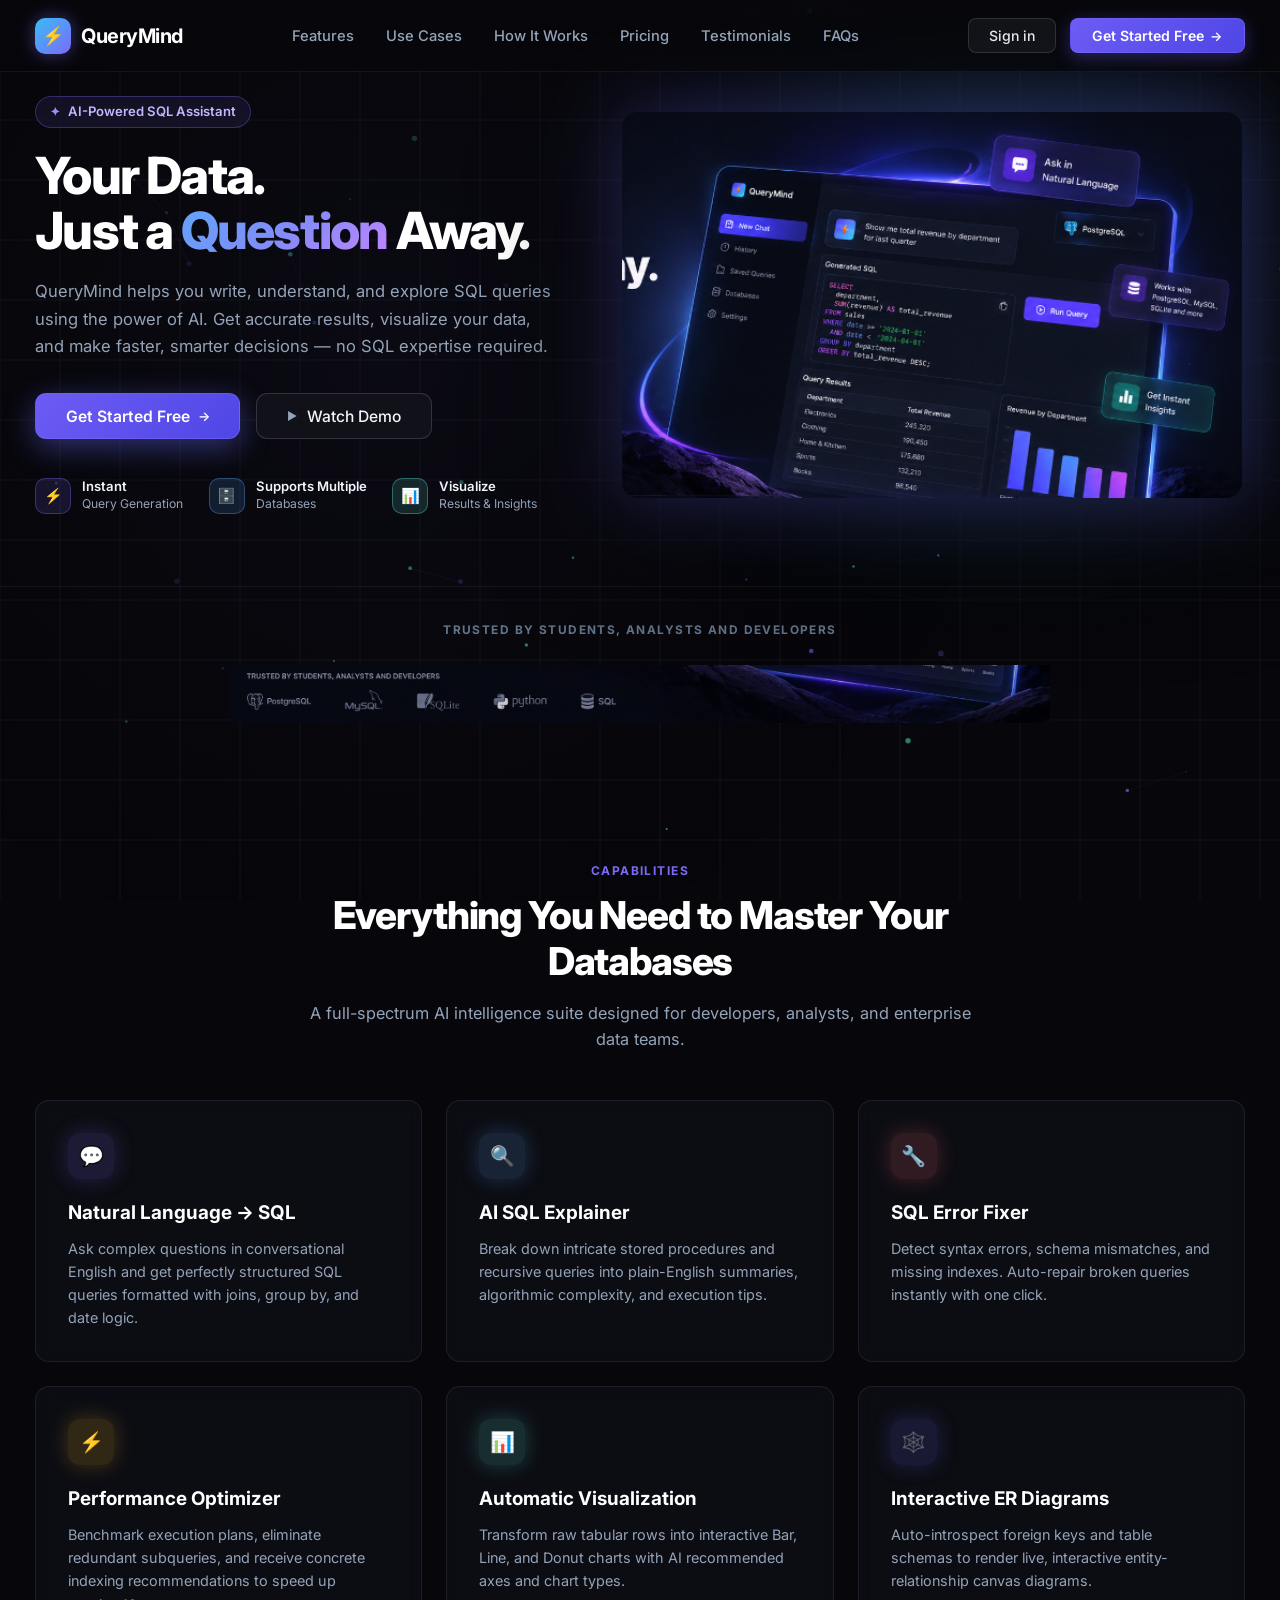
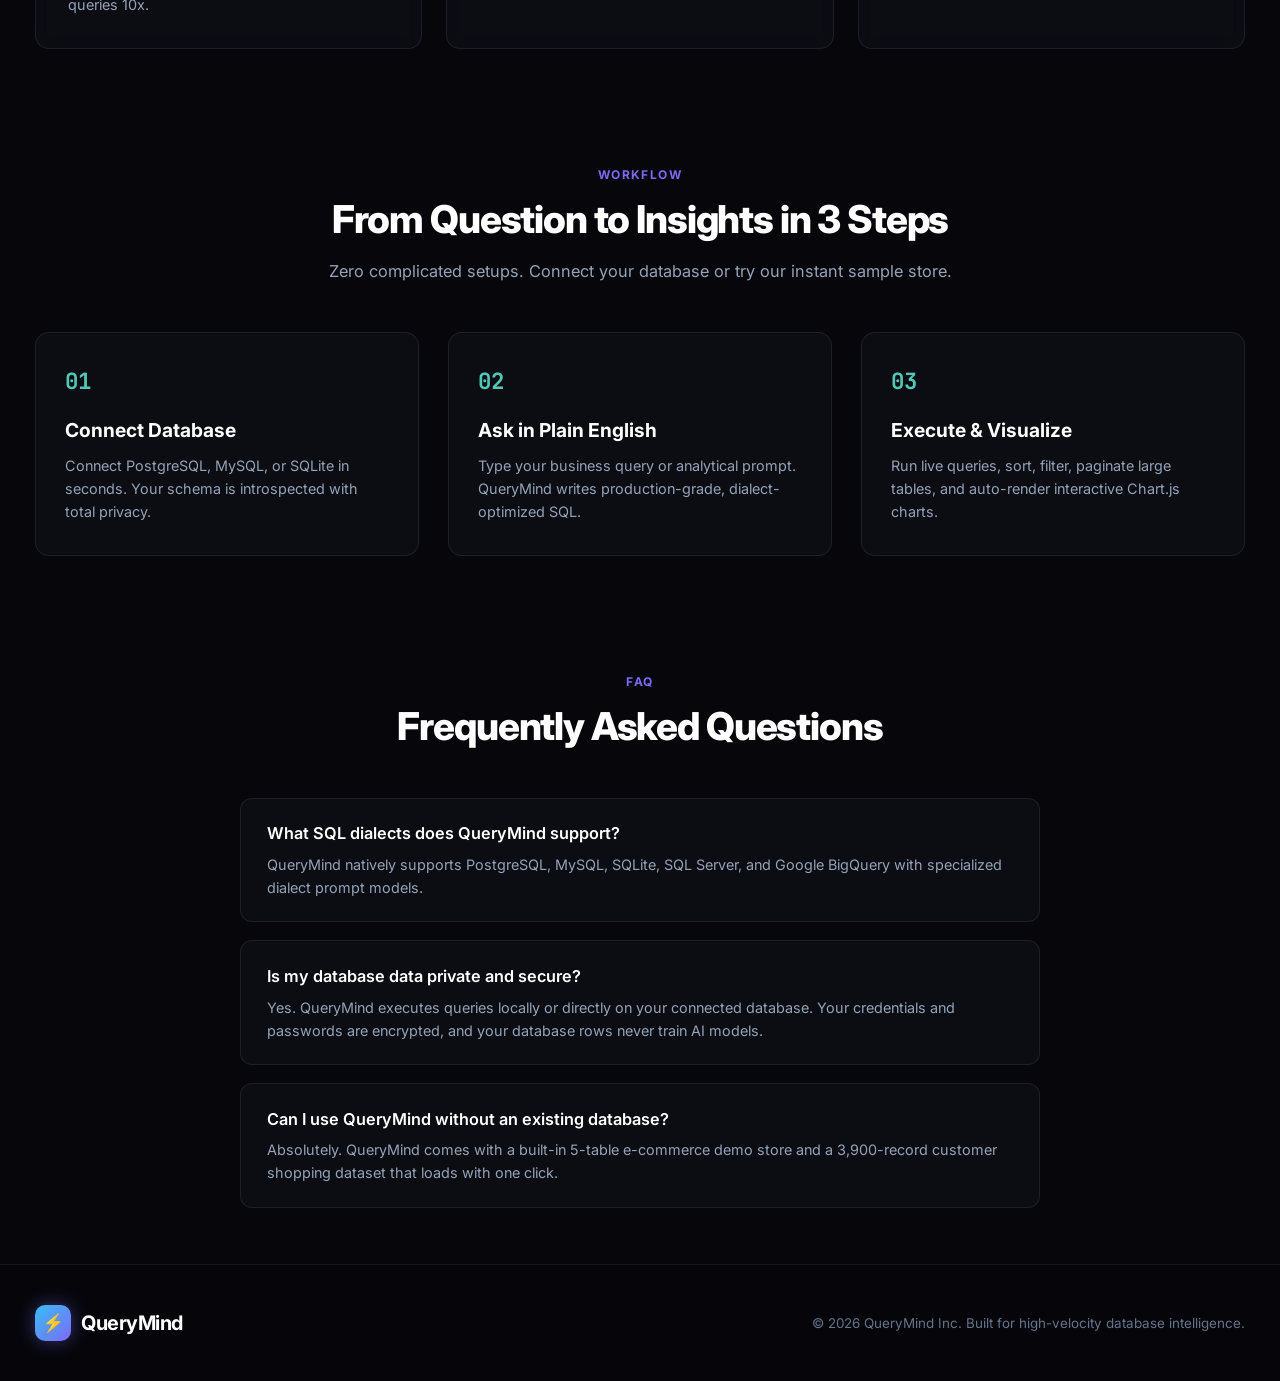
==== commit 5e703f44: "Fix landing page: embed resilient CSS and exact 3D mockup matching Image 3" ====
--- a/templates/index.html
+++ b/templates/index.html
@@ -7,14 +7,1003 @@
   <link rel="preconnect" href="https://fonts.googleapis.com"/>
   <link rel="preconnect" href="https://fonts.gstatic.com" crossorigin/>
   <link href="https://fonts.googleapis.com/css2?family=Inter:wght@300;400;500;600;700;800&family=JetBrains+Mono:wght@400;500;600&display=swap" rel="stylesheet"/>
+  
+  <style>
+    /* ─────────────────────────────────────────────────────────────────────────
+       QueryMind — Hero Landing Page (Matches Image 3)
+       Self-contained styles ensuring 100% styling reliability without cache issues
+    ───────────────────────────────────────────────────────────────────────── */
+    *, *::before, *::after {
+      box-sizing: border-box;
+      margin: 0;
+      padding: 0;
+    }
+
+    :root {
+      --bg: #07070b;
+      --surface: #0f1019;
+      --surface2: #161725;
+      --border: #232338;
+      --border-light: rgba(255, 255, 255, 0.1);
+      --accent: #7c6af7;
+      --accent-hover: #6366f1;
+      --accent2: #5eead4;
+      --accent-blue: #60a5fa;
+      --text: #f8fafc;
+      --text2: #94a3b8;
+      --text3: #64748b;
+      --error: #f87171;
+      --font: 'Inter', -apple-system, BlinkMacSystemFont, 'Segoe UI', Roboto, sans-serif;
+      --mono: 'JetBrains Mono', monospace;
+    }
+
+    html {
+      scroll-behavior: smooth;
+    }
+
+    body.landing-body {
+      min-height: 100vh;
+      background-color: var(--bg);
+      color: var(--text);
+      font-family: var(--font);
+      overflow-x: hidden;
+      position: relative;
+      line-height: 1.5;
+      -webkit-font-smoothing: antialiased;
+    }
+
+    /* ── Live Interactive Canvas Background (Preserved) ───────────────────── */
+    canvas#bg-canvas {
+      position: fixed;
+      inset: 0;
+      z-index: 0;
+      pointer-events: none;
+    }
+
+    .floating-code {
+      position: fixed;
+      inset: 0;
+      z-index: 0;
+      pointer-events: none;
+      overflow: hidden;
+      opacity: 0.16;
+    }
+
+    .float-snippet {
+      position: absolute;
+      font-family: var(--mono);
+      font-size: 11px;
+      color: #7c6af7;
+      white-space: nowrap;
+      animation: floatUp linear infinite;
+      user-select: none;
+    }
+
+    @keyframes floatUp {
+      from { transform: translateY(110vh); opacity: 0; }
+      10%  { opacity: 1; }
+      90%  { opacity: 0.8; }
+      to   { transform: translateY(-10vh); opacity: 0; }
+    }
+
+    /* ── Landing Page Main Container ─────────────────────────────────────── */
+    .landing-container {
+      position: relative;
+      z-index: 1;
+      display: flex;
+      flex-direction: column;
+      min-height: 100vh;
+    }
+
+    /* ── Top Navigation Bar ─────────────────────────────────────────────── */
+    .navbar {
+      width: 100%;
+      max-width: 1360px;
+      margin: 0 auto;
+      padding: 1.1rem 2.2rem;
+      display: flex;
+      align-items: center;
+      justify-content: space-between;
+      position: sticky;
+      top: 0;
+      z-index: 100;
+      backdrop-filter: blur(14px);
+      -webkit-backdrop-filter: blur(14px);
+      background: rgba(7, 7, 11, 0.75);
+      border-bottom: 1px solid rgba(255, 255, 255, 0.06);
+    }
+
+    .nav-brand {
+      display: flex;
+      align-items: center;
+      gap: 10px;
+      cursor: pointer;
+      user-select: none;
+    }
+
+    .brand-icon {
+      width: 36px;
+      height: 36px;
+      background: linear-gradient(135deg, #38bdf8 0%, #7c6af7 100%);
+      border-radius: 10px;
+      display: flex;
+      align-items: center;
+      justify-content: center;
+      font-size: 18px;
+      box-shadow: 0 0 18px rgba(124, 106, 247, 0.45);
+      color: #fff;
+    }
+
+    .brand-name {
+      font-size: 1.25rem;
+      font-weight: 700;
+      letter-spacing: -0.025em;
+      color: #fff;
+    }
+
+    .nav-links {
+      display: flex;
+      align-items: center;
+      gap: 2rem;
+    }
+
+    .nav-links a {
+      color: var(--text2);
+      text-decoration: none;
+      font-size: 0.92rem;
+      font-weight: 500;
+      transition: color 0.2s ease;
+    }
+
+    .nav-links a:hover {
+      color: #ffffff;
+    }
+
+    .nav-actions {
+      display: flex;
+      align-items: center;
+      gap: 0.85rem;
+    }
+
+    .btn-nav-signin {
+      background: rgba(255, 255, 255, 0.05);
+      border: 1px solid rgba(255, 255, 255, 0.12);
+      color: #e2e8f0;
+      padding: 0.52rem 1.25rem;
+      border-radius: 8px;
+      font-size: 0.88rem;
+      font-weight: 500;
+      cursor: pointer;
+      font-family: var(--font);
+      transition: all 0.2s ease;
+    }
+
+    .btn-nav-signin:hover {
+      background: rgba(255, 255, 255, 0.1);
+      border-color: rgba(255, 255, 255, 0.25);
+      color: #fff;
+    }
+
+    .btn-nav-cta {
+      background: linear-gradient(135deg, #6d5cf5 0%, #4f46e5 100%);
+      border: 1px solid rgba(124, 106, 247, 0.4);
+      color: #fff;
+      padding: 0.52rem 1.35rem;
+      border-radius: 8px;
+      font-size: 0.88rem;
+      font-weight: 600;
+      cursor: pointer;
+      font-family: var(--font);
+      display: flex;
+      align-items: center;
+      gap: 6px;
+      box-shadow: 0 4px 18px rgba(109, 92, 245, 0.35);
+      transition: all 0.2s ease;
+    }
+
+    .btn-nav-cta:hover {
+      box-shadow: 0 6px 24px rgba(109, 92, 245, 0.55);
+      transform: translateY(-1px);
+    }
+
+    .btn-nav-cta .arrow,
+    .btn-hero-primary .arrow {
+      font-size: 13px;
+      transition: transform 0.2s ease;
+      display: inline-block;
+    }
+
+    .btn-nav-cta:hover .arrow,
+    .btn-hero-primary:hover .arrow {
+      transform: translateX(3px);
+    }
+
+    /* ── Main Hero Section (Matches Image 3) ─────────────────────────────── */
+    .hero-section {
+      width: 100%;
+      max-width: 1360px;
+      margin: 1.5rem auto 3rem;
+      padding: 0 2.2rem;
+      display: grid;
+      grid-template-columns: 1fr 1.15fr;
+      gap: 2.5rem;
+      align-items: center;
+    }
+
+    /* Hero Left: Headline & CTAs */
+    .hero-content {
+      display: flex;
+      flex-direction: column;
+    }
+
+    .ai-pill {
+      display: inline-flex;
+      align-items: center;
+      gap: 8px;
+      background: rgba(124, 106, 247, 0.1);
+      border: 1px solid rgba(124, 106, 247, 0.32);
+      border-radius: 999px;
+      padding: 5px 14px;
+      font-size: 0.82rem;
+      font-weight: 600;
+      color: #c4b5fd;
+      width: fit-content;
+      margin-bottom: 1.25rem;
+      backdrop-filter: blur(8px);
+    }
+
+    .pill-sparkle {
+      color: #a78bfa;
+      font-size: 12px;
+    }
+
+    .hero-headline {
+      font-size: clamp(2.6rem, 4vw, 3.75rem);
+      font-weight: 800;
+      line-height: 1.08;
+      letter-spacing: -0.035em;
+      color: #ffffff;
+      margin-bottom: 1.25rem;
+    }
+
+    .gradient-text {
+      background: linear-gradient(135deg, #60a5fa 0%, #818cf8 50%, #c084fc 100%);
+      -webkit-background-clip: text;
+      -webkit-text-fill-color: transparent;
+      display: inline;
+    }
+
+    .hero-subtitle {
+      font-size: 1.04rem;
+      color: var(--text2);
+      line-height: 1.65;
+      margin-bottom: 2rem;
+      max-width: 520px;
+    }
+
+    .hero-cta-group {
+      display: flex;
+      align-items: center;
+      gap: 1rem;
+      margin-bottom: 2.4rem;
+      flex-wrap: wrap;
+    }
+
+    .btn-hero-primary {
+      background: linear-gradient(135deg, #6d5cf5 0%, #4f46e5 100%);
+      border: 1px solid rgba(124, 106, 247, 0.45);
+      color: #fff;
+      padding: 0.8rem 1.85rem;
+      border-radius: 11px;
+      font-size: 0.98rem;
+      font-weight: 600;
+      cursor: pointer;
+      font-family: var(--font);
+      display: flex;
+      align-items: center;
+      gap: 8px;
+      box-shadow: 0 8px 30px rgba(99, 102, 241, 0.45);
+      transition: all 0.2s ease;
+    }
+
+    .btn-hero-primary:hover {
+      box-shadow: 0 10px 36px rgba(99, 102, 241, 0.6);
+      transform: translateY(-2px);
+    }
+
+    .btn-hero-secondary {
+      background: rgba(18, 19, 28, 0.85);
+      border: 1px solid rgba(255, 255, 255, 0.14);
+      color: #f1f5f9;
+      padding: 0.8rem 1.85rem;
+      border-radius: 11px;
+      font-size: 0.98rem;
+      font-weight: 500;
+      cursor: pointer;
+      font-family: var(--font);
+      display: flex;
+      align-items: center;
+      gap: 10px;
+      backdrop-filter: blur(10px);
+      transition: all 0.2s ease;
+    }
+
+    .btn-hero-secondary:hover {
+      background: rgba(28, 30, 44, 0.95);
+      border-color: rgba(255, 255, 255, 0.25);
+      transform: translateY(-1px);
+    }
+
+    .play-icon {
+      font-size: 11px;
+      color: #94a3b8;
+    }
+
+    /* Hero feature highlights row */
+    .hero-feature-row {
+      display: flex;
+      align-items: center;
+      gap: 1.6rem;
+      flex-wrap: wrap;
+    }
+
+    .hero-feature-item {
+      display: flex;
+      align-items: center;
+      gap: 11px;
+    }
+
+    .feature-icon-box {
+      width: 36px;
+      height: 36px;
+      border-radius: 10px;
+      display: flex;
+      align-items: center;
+      justify-content: center;
+      font-size: 15px;
+    }
+
+    .bolt-box {
+      background: rgba(124, 106, 247, 0.14);
+      border: 1px solid rgba(124, 106, 247, 0.35);
+      color: #a78bfa;
+    }
+
+    .db-box {
+      background: rgba(96, 165, 250, 0.14);
+      border: 1px solid rgba(96, 165, 250, 0.35);
+      color: #60a5fa;
+    }
+
+    .chart-box {
+      background: rgba(94, 234, 212, 0.14);
+      border: 1px solid rgba(94, 234, 212, 0.35);
+      color: #5eead4;
+    }
+
+    .feature-text {
+      display: flex;
+      flex-direction: column;
+    }
+
+    .feature-title {
+      font-size: 0.82rem;
+      font-weight: 600;
+      color: #f1f5f9;
+      line-height: 1.25;
+    }
+
+    .feature-sub {
+      font-size: 0.76rem;
+      color: var(--text2);
+    }
+
+    /* Hero Right: Perspective Mockup (Direct Image 3 Match) */
+    .hero-preview-wrapper {
+      position: relative;
+      display: flex;
+      align-items: center;
+      justify-content: center;
+    }
+
+    .glow-aura {
+      position: absolute;
+      inset: -25px;
+      background: radial-gradient(circle at 60% 45%, rgba(99, 102, 241, 0.35) 0%, rgba(56, 189, 248, 0.2) 35%, transparent 70%);
+      filter: blur(55px);
+      z-index: 0;
+      pointer-events: none;
+    }
+
+    .hero-mockup-img {
+      position: relative;
+      z-index: 1;
+      width: 100%;
+      height: auto;
+      max-width: 620px;
+      border-radius: 16px;
+      filter: drop-shadow(0 0 40px rgba(99, 102, 241, 0.35)) drop-shadow(0 25px 60px rgba(0, 0, 0, 0.85));
+      transition: transform 0.4s ease, filter 0.4s ease;
+      cursor: pointer;
+    }
+
+    .hero-mockup-img:hover {
+      transform: scale(1.015) translateY(-3px);
+      filter: drop-shadow(0 0 55px rgba(99, 102, 241, 0.5)) drop-shadow(0 30px 75px rgba(0, 0, 0, 0.95));
+    }
+
+    /* ── Trust & Tech Stack Section ──────────────────────────────────────── */
+    .trust-section {
+      width: 100%;
+      max-width: 1360px;
+      margin: 1.5rem auto 4.5rem;
+      padding: 2.2rem 2.2rem 0;
+      text-align: center;
+      border-top: 1px solid rgba(255, 255, 255, 0.06);
+    }
+
+    .trust-title {
+      font-size: 0.74rem;
+      font-weight: 700;
+      letter-spacing: 0.12em;
+      color: var(--text3);
+      margin-bottom: 1.6rem;
+      text-transform: uppercase;
+    }
+
+    .trust-banner-img {
+      max-width: 820px;
+      width: 100%;
+      height: auto;
+      opacity: 0.85;
+      transition: opacity 0.3s ease;
+    }
+
+    .trust-banner-img:hover {
+      opacity: 1;
+    }
+
+    /* ── Additional Showcase Sections ────────────────────────────────────── */
+    .section-container {
+      width: 100%;
+      max-width: 1360px;
+      margin: 3.5rem auto;
+      padding: 0 2.2rem;
+    }
+
+    .section-header {
+      text-align: center;
+      max-width: 680px;
+      margin: 0 auto 3rem;
+    }
+
+    .section-badge {
+      font-size: 0.75rem;
+      font-weight: 700;
+      letter-spacing: 0.12em;
+      color: var(--accent);
+      text-transform: uppercase;
+      margin-bottom: 0.75rem;
+      display: inline-block;
+    }
+
+    .section-title {
+      font-size: clamp(1.9rem, 3vw, 2.6rem);
+      font-weight: 800;
+      letter-spacing: -0.03em;
+      color: #fff;
+      margin-bottom: 1rem;
+      line-height: 1.2;
+    }
+
+    .section-sub {
+      font-size: 1.02rem;
+      color: var(--text2);
+      line-height: 1.6;
+    }
+
+    .features-grid {
+      display: grid;
+      grid-template-columns: repeat(auto-fit, minmax(350px, 1fr));
+      gap: 1.5rem;
+    }
+
+    .feature-card {
+      background: rgba(15, 16, 24, 0.7);
+      border: 1px solid rgba(255, 255, 255, 0.08);
+      border-radius: 14px;
+      padding: 2rem;
+      transition: all 0.3s ease;
+      backdrop-filter: blur(8px);
+    }
+
+    .feature-card:hover {
+      border-color: rgba(124, 106, 247, 0.35);
+      transform: translateY(-4px);
+      box-shadow: 0 16px 40px rgba(0, 0, 0, 0.4), 0 0 30px rgba(124, 106, 247, 0.12);
+    }
+
+    .f-icon {
+      width: 46px;
+      height: 46px;
+      border-radius: 12px;
+      display: flex;
+      align-items: center;
+      justify-content: center;
+      font-size: 20px;
+      margin-bottom: 1.25rem;
+    }
+
+    .purple-glow { background: rgba(124, 106, 247, 0.15); color: #c4b5fd; box-shadow: 0 0 20px rgba(124, 106, 247, 0.25); }
+    .blue-glow   { background: rgba(96, 165, 250, 0.15); color: #93c5fd; box-shadow: 0 0 20px rgba(96, 165, 250, 0.25); }
+    .red-glow    { background: rgba(248, 113, 113, 0.15); color: #fca5a5; box-shadow: 0 0 20px rgba(248, 113, 113, 0.25); }
+    .amber-glow  { background: rgba(251, 191, 36, 0.15); color: #fde68a; box-shadow: 0 0 20px rgba(251, 191, 36, 0.25); }
+    .teal-glow   { background: rgba(94, 234, 212, 0.15); color: #5eead4; box-shadow: 0 0 20px rgba(94, 234, 212, 0.25); }
+    .indigo-glow { background: rgba(99, 102, 241, 0.15); color: #a5b4fc; box-shadow: 0 0 20px rgba(99, 102, 241, 0.25); }
+
+    .feature-card h3 {
+      font-size: 1.18rem;
+      font-weight: 700;
+      color: #fff;
+      margin-bottom: 0.6rem;
+    }
+
+    .feature-card p {
+      font-size: 0.9rem;
+      color: var(--text2);
+      line-height: 1.6;
+    }
+
+    /* Steps Grid */
+    .steps-grid {
+      display: grid;
+      grid-template-columns: repeat(auto-fit, minmax(290px, 1fr));
+      gap: 1.8rem;
+    }
+
+    .step-card {
+      background: rgba(15, 16, 24, 0.7);
+      border: 1px solid rgba(255, 255, 255, 0.08);
+      border-radius: 14px;
+      padding: 2rem 1.8rem;
+      transition: all 0.3s ease;
+    }
+
+    .step-card:hover {
+      border-color: rgba(94, 234, 212, 0.3);
+      transform: translateY(-3px);
+    }
+
+    .step-badge {
+      font-family: var(--mono);
+      font-size: 1.4rem;
+      font-weight: 700;
+      color: var(--accent2);
+      margin-bottom: 1.1rem;
+      opacity: 0.85;
+    }
+
+    .step-card h3 {
+      font-size: 1.2rem;
+      font-weight: 700;
+      color: #fff;
+      margin-bottom: 0.6rem;
+    }
+
+    .step-card p {
+      font-size: 0.9rem;
+      color: var(--text2);
+      line-height: 1.6;
+    }
+
+    /* FAQs */
+    .faq-list {
+      max-width: 800px;
+      margin: 0 auto;
+      display: flex;
+      flex-direction: column;
+      gap: 1.15rem;
+    }
+
+    .faq-item {
+      background: rgba(15, 16, 24, 0.7);
+      border: 1px solid rgba(255, 255, 255, 0.08);
+      border-radius: 12px;
+      padding: 1.4rem 1.6rem;
+    }
+
+    .faq-item h4 {
+      font-size: 1.02rem;
+      font-weight: 600;
+      color: #fff;
+      margin-bottom: 0.45rem;
+    }
+
+    .faq-item p {
+      font-size: 0.9rem;
+      color: var(--text2);
+      line-height: 1.6;
+    }
+
+    /* Footer */
+    .footer {
+      width: 100%;
+      border-top: 1px solid rgba(255, 255, 255, 0.06);
+      padding: 2.5rem 2.2rem;
+      margin-top: auto;
+      background: rgba(7, 7, 11, 0.85);
+    }
+
+    .footer-inner {
+      max-width: 1360px;
+      margin: 0 auto;
+      display: flex;
+      justify-content: space-between;
+      align-items: center;
+      flex-wrap: wrap;
+      gap: 1.5rem;
+    }
+
+    .footer-brand {
+      display: flex;
+      align-items: center;
+      gap: 10px;
+    }
+
+    .footer-copy {
+      font-size: 0.84rem;
+      color: var(--text3);
+    }
+
+    /* ── Auth Modal Dialog ───────────────────────────────────────────────── */
+    .auth-modal-overlay,
+    .demo-modal-overlay {
+      position: fixed;
+      inset: 0;
+      z-index: 1000;
+      background: rgba(3, 4, 7, 0.8);
+      backdrop-filter: blur(14px);
+      -webkit-backdrop-filter: blur(14px);
+      display: flex;
+      align-items: center;
+      justify-content: center;
+      padding: 1.5rem;
+      animation: fadeIn 0.25s ease both;
+    }
+
+    .auth-modal-dialog {
+      width: 100%;
+      max-width: 440px;
+      background: #0f1019;
+      border: 1px solid rgba(124, 106, 247, 0.32);
+      border-radius: 18px;
+      padding: 2.25rem;
+      box-shadow: 0 25px 70px rgba(0, 0, 0, 0.8), 0 0 50px rgba(124, 106, 247, 0.2);
+      position: relative;
+      animation: modalZoom 0.28s cubic-bezier(0.16, 1, 0.3, 1) both;
+    }
+
+    .modal-close-btn {
+      position: absolute;
+      top: 18px;
+      right: 18px;
+      width: 32px;
+      height: 32px;
+      border-radius: 8px;
+      background: rgba(255, 255, 255, 0.06);
+      border: 1px solid rgba(255, 255, 255, 0.1);
+      color: var(--text2);
+      font-size: 14px;
+      cursor: pointer;
+      display: flex;
+      align-items: center;
+      justify-content: center;
+      transition: all 0.2s ease;
+    }
+
+    .modal-close-btn:hover {
+      background: rgba(255, 255, 255, 0.15);
+      color: #fff;
+    }
+
+    .modal-brand {
+      margin: 0 auto 1.5rem;
+      display: flex;
+      justify-content: center;
+      align-items: center;
+      gap: 10px;
+    }
+
+    .tab-bar {
+      position: relative;
+      display: flex;
+      background: #171825;
+      border-radius: 10px;
+      padding: 4px;
+      margin-bottom: 1.75rem;
+    }
+
+    .tab {
+      flex: 1;
+      padding: 9px 0;
+      background: none;
+      border: none;
+      color: var(--text2);
+      font-size: 0.88rem;
+      font-weight: 500;
+      cursor: pointer;
+      border-radius: 7px;
+      position: relative;
+      z-index: 1;
+      transition: color 0.25s;
+      font-family: var(--font);
+    }
+
+    .tab.active {
+      color: #ffffff;
+    }
+
+    .tab-slider {
+      position: absolute;
+      top: 4px;
+      left: 4px;
+      width: calc(50% - 4px);
+      height: calc(100% - 8px);
+      background: #0f1019;
+      border-radius: 7px;
+      border: 1px solid rgba(124, 106, 247, 0.35);
+      transition: transform 0.3s cubic-bezier(0.34, 1.56, 0.64, 1);
+      box-shadow: 0 2px 10px rgba(0, 0, 0, 0.4);
+    }
+
+    .tab-slider.right {
+      transform: translateX(100%);
+    }
+
+    .form-panel {
+      animation: fadeIn 0.3s ease;
+    }
+
+    .form-headline {
+      font-size: 1.15rem;
+      font-weight: 600;
+      margin-bottom: 1.25rem;
+      color: #fff;
+    }
+
+    .field {
+      margin-bottom: 1.1rem;
+    }
+
+    .field label {
+      display: block;
+      font-size: 0.82rem;
+      color: var(--text2);
+      margin-bottom: 6px;
+      font-weight: 500;
+    }
+
+    .field input {
+      width: 100%;
+      padding: 0.72rem 0.95rem;
+      background: #171825;
+      border: 1px solid rgba(255, 255, 255, 0.1);
+      border-radius: 10px;
+      color: var(--text);
+      font-size: 0.92rem;
+      font-family: var(--font);
+      outline: none;
+      transition: border-color 0.2s, box-shadow 0.2s;
+    }
+
+    .field input:focus {
+      border-color: var(--accent);
+      box-shadow: 0 0 0 3px rgba(124, 106, 247, 0.2);
+    }
+
+    .field input::placeholder {
+      color: #4b4b68;
+    }
+
+    .form-error {
+      background: rgba(248, 113, 113, 0.12);
+      border: 1px solid rgba(248, 113, 113, 0.35);
+      border-radius: 8px;
+      padding: 0.65rem 0.9rem;
+      color: var(--error);
+      font-size: 0.84rem;
+      margin-bottom: 1rem;
+    }
+
+    .btn-primary {
+      width: 100%;
+      padding: 0.8rem;
+      background: linear-gradient(135deg, #6d5cf5 0%, #4f46e5 100%);
+      border: 1px solid rgba(124, 106, 247, 0.4);
+      border-radius: 10px;
+      color: #fff;
+      font-size: 0.96rem;
+      font-weight: 600;
+      cursor: pointer;
+      font-family: var(--font);
+      display: flex;
+      align-items: center;
+      justify-content: center;
+      gap: 8px;
+      box-shadow: 0 6px 24px rgba(109, 92, 245, 0.38);
+      transition: all 0.2s ease;
+    }
+
+    .btn-primary:hover {
+      box-shadow: 0 8px 30px rgba(109, 92, 245, 0.55);
+      transform: translateY(-1px);
+    }
+
+    .btn-loader {
+      width: 16px;
+      height: 16px;
+      border: 2px solid rgba(255, 255, 255, 0.3);
+      border-top-color: #fff;
+      border-radius: 50%;
+      animation: spin 0.7s linear infinite;
+    }
+
+    .switch-hint {
+      text-align: center;
+      font-size: 0.84rem;
+      color: var(--text2);
+      margin-top: 1.15rem;
+    }
+
+    .switch-hint a {
+      color: #a78bfa;
+      cursor: pointer;
+      font-weight: 500;
+      text-decoration: underline;
+      text-decoration-color: transparent;
+      transition: text-decoration-color 0.2s;
+    }
+
+    .switch-hint a:hover {
+      text-decoration-color: #a78bfa;
+    }
+
+    /* Demo Modal */
+    .demo-modal-dialog {
+      width: 100%;
+      max-width: 580px;
+      background: #0f1019;
+      border: 1px solid rgba(94, 234, 212, 0.35);
+      border-radius: 18px;
+      padding: 2.25rem;
+      box-shadow: 0 25px 75px rgba(0, 0, 0, 0.85), 0 0 50px rgba(94, 234, 212, 0.15);
+      position: relative;
+      animation: modalZoom 0.28s cubic-bezier(0.16, 1, 0.3, 1) both;
+    }
+
+    .demo-header {
+      text-align: center;
+      margin-bottom: 1.75rem;
+    }
+
+    .demo-title {
+      font-size: 1.5rem;
+      font-weight: 700;
+      color: #fff;
+      margin-bottom: 0.4rem;
+    }
+
+    .demo-sub {
+      font-size: 0.92rem;
+      color: var(--text2);
+    }
+
+    .demo-steps-container {
+      display: flex;
+      flex-direction: column;
+      gap: 1rem;
+      margin-bottom: 2rem;
+    }
+
+    .demo-step-box {
+      display: flex;
+      align-items: flex-start;
+      gap: 14px;
+      background: rgba(22, 23, 34, 0.7);
+      border: 1px solid rgba(255, 255, 255, 0.08);
+      border-radius: 12px;
+      padding: 1rem 1.25rem;
+    }
+
+    .demo-step-num {
+      width: 28px;
+      height: 28px;
+      border-radius: 8px;
+      background: linear-gradient(135deg, #6366f1, #38bdf8);
+      color: #fff;
+      display: flex;
+      align-items: center;
+      justify-content: center;
+      font-weight: 700;
+      font-size: 0.82rem;
+      flex-shrink: 0;
+    }
+
+    .demo-step-box strong {
+      display: block;
+      font-size: 0.95rem;
+      color: #fff;
+      margin-bottom: 3px;
+    }
+
+    .demo-step-box p {
+      font-size: 0.84rem;
+      color: var(--text2);
+      line-height: 1.45;
+    }
+
+    .demo-footer {
+      text-align: center;
+    }
+
+    @keyframes fadeIn {
+      from { opacity: 0; }
+      to   { opacity: 1; }
+    }
+
+    @keyframes modalZoom {
+      from { opacity: 0; transform: scale(0.92) translateY(12px); }
+      to   { opacity: 1; transform: scale(1) translateY(0); }
+    }
+
+    @keyframes spin {
+      to { transform: rotate(360deg); }
+    }
+
+    .hidden {
+      display: none !important;
+    }
+
+    /* ── Responsive Queries ──────────────────────────────────────────────── */
+    @media (max-width: 1080px) {
+      .hero-section {
+        grid-template-columns: 1fr;
+        gap: 3.5rem;
+      }
+      .hero-preview-wrapper {
+        max-width: 650px;
+        margin: 0 auto;
+      }
+      .nav-links {
+        display: none;
+      }
+    }
+
+    @media (max-width: 768px) {
+      .navbar {
+        padding: 1rem 1.25rem;
+      }
+      .hero-section {
+        padding: 0 1.25rem;
+      }
+      .hero-headline {
+        font-size: 2.35rem;
+      }
+      .hero-feature-row {
+        flex-direction: column;
+        align-items: flex-start;
+        gap: 1rem;
+      }
+    }
+  </style>
   <link rel="stylesheet" href="/static/css/auth.css"/>
 </head>
 <body class="landing-body">
 
-  <!-- Interactive Live Canvas Background (Preserved & Enhanced) -->
+  <!-- Interactive Live Canvas Background (Preserved) -->
   <canvas id="bg-canvas"></canvas>
 
-  <!-- Floating SQL code snippets in background -->
+  <!-- Floating SQL code snippets in background (Preserved) -->
   <div class="floating-code" id="floaters"></div>
 
   <!-- Main Page Container -->
@@ -40,12 +1029,12 @@
         <button class="btn-nav-signin" id="btn-nav-signin" onclick="openAuthModal('login')">Sign in</button>
         <button class="btn-nav-cta" id="btn-nav-cta" onclick="openAuthModal('register')">
           <span>Get Started Free</span>
-          <svg class="arrow-icon" viewBox="0 0 16 16" fill="none"><path d="M6 3L11 8L6 13" stroke="currentColor" stroke-width="2" stroke-linecap="round" stroke-linejoin="round"/></svg>
+          <span class="arrow">→</span>
         </button>
       </div>
     </header>
 
-    <!-- Main Hero Section -->
+    <!-- Main Hero Section (Matches Image 3) -->
     <section class="hero-section">
       <!-- Left Column: Copy & CTAs -->
       <div class="hero-content">
@@ -70,7 +1059,7 @@
         <div class="hero-cta-group">
           <button class="btn-hero-primary" onclick="openAuthModal('register')">
             <span>Get Started Free</span>
-            <svg class="arrow-icon" viewBox="0 0 16 16" fill="none"><path d="M6 3L11 8L6 13" stroke="currentColor" stroke-width="2" stroke-linecap="round" stroke-linejoin="round"/></svg>
+            <span class="arrow">→</span>
           </button>
           <button class="btn-hero-secondary" onclick="openDemoModal()">
             <span class="play-icon">▶</span>
@@ -88,26 +1077,14 @@
             </div>
           </div>
           <div class="hero-feature-item">
-            <div class="feature-icon-box db-box">
-              <svg width="18" height="18" viewBox="0 0 24 24" fill="none" stroke="currentColor" stroke-width="2" stroke-linecap="round" stroke-linejoin="round">
-                <ellipse cx="12" cy="5" rx="9" ry="3"></ellipse>
-                <path d="M21 12c0 1.66-4 3-9 3s-9-1.34-9-3"></path>
-                <path d="M3 5v14c0 1.66 4 3 9 3s9-1.34 9-3V5"></path>
-              </svg>
-            </div>
+            <div class="feature-icon-box db-box">🗄️</div>
             <div class="feature-text">
               <span class="feature-title">Supports Multiple</span>
               <span class="feature-sub">Databases</span>
             </div>
           </div>
           <div class="hero-feature-item">
-            <div class="feature-icon-box chart-box">
-              <svg width="18" height="18" viewBox="0 0 24 24" fill="none" stroke="currentColor" stroke-width="2" stroke-linecap="round" stroke-linejoin="round">
-                <line x1="18" y1="20" x2="18" y2="10"></line>
-                <line x1="12" y1="20" x2="12" y2="4"></line>
-                <line x1="6" y1="20" x2="6" y2="14"></line>
-              </svg>
-            </div>
+            <div class="feature-icon-box chart-box">📊</div>
             <div class="feature-text">
               <span class="feature-title">Visualize</span>
               <span class="feature-sub">Results &amp; Insights</span>
@@ -116,232 +1093,17 @@
         </div>
       </div>
 
-      <!-- Right Column: Interactive 3D Perspective Dashboard Mockup -->
+      <!-- Right Column: 3D Perspective Glowing Dashboard Mockup (Direct from Image 3) -->
       <div class="hero-preview-wrapper">
-        <!-- Ambient Backlight Glow -->
         <div class="glow-aura"></div>
-
-        <!-- Floating Badge 1: Ask in Natural Language (Top Right) -->
-        <div class="floating-badge badge-top-right">
-          <div class="badge-icon-box bubble-box">
-            <svg width="18" height="18" viewBox="0 0 24 24" fill="currentColor">
-              <path d="M20 2H4c-1.1 0-2 .9-2 2v18l4-4h14c1.1 0 2-.9 2-2V4c0-1.1-.9-2-2-2z"/>
-            </svg>
-          </div>
-          <div class="badge-text">
-            <strong>Ask in</strong>
-            <span>Natural Language</span>
-          </div>
-        </div>
-
-        <!-- The Perspective Dashboard Mockup Card -->
-        <div class="dashboard-mockup">
-          <!-- Mockup Top Window Bar -->
-          <div class="mockup-topbar">
-            <div class="mockup-brand">
-              <div class="mockup-logo-sm">⚡</div>
-              <span class="mockup-title">QueryMind</span>
-            </div>
-            <div class="mockup-newchat-pill">
-              <svg width="12" height="12" viewBox="0 0 24 24" fill="none" stroke="currentColor" stroke-width="2.5"><line x1="12" y1="5" x2="12" y2="19"></line><line x1="5" y1="12" x2="19" y2="12"></line></svg>
-              <span>New Chat</span>
-            </div>
-          </div>
-
-          <div class="mockup-layout">
-            <!-- Mockup Mini Sidebar -->
-            <div class="mockup-mini-sidebar">
-              <div class="mockup-nav-item active"><span class="nav-ico">💬</span> History</div>
-              <div class="mockup-nav-item"><span class="nav-ico">🔖</span> Saved Queries</div>
-              <div class="mockup-nav-item"><span class="nav-ico">🗄️</span> Databases</div>
-              <div class="mockup-nav-item"><span class="nav-ico">⚙️</span> Settings</div>
-            </div>
-
-            <!-- Mockup Main Workspace -->
-            <div class="mockup-workspace">
-              <!-- Prompt Input Row -->
-              <div class="mockup-prompt-row">
-                <div class="mockup-prompt-input">
-                  <div class="prompt-icon-lightning">⚡</div>
-                  <span class="prompt-text">Show me total revenue by department for last quarter</span>
-                </div>
-                <div class="mockup-dialect-badge">
-                  <span class="dialect-dot"></span>
-                  <span>PostgreSQL</span>
-                  <span class="arrow-down">▾</span>
-                </div>
-              </div>
-
-              <!-- Generated SQL Box -->
-              <div class="mockup-sql-box">
-                <div class="sql-box-top">
-                  <span class="sql-box-title">Generated SQL</span>
-                  <div class="sql-copy-icon" title="Copy SQL">
-                    <svg width="14" height="14" viewBox="0 0 24 24" fill="none" stroke="currentColor" stroke-width="2"><rect x="9" y="9" width="13" height="13" rx="2" ry="2"></rect><path d="M5 15H4a2 2 0 0 1-2-2V4a2 2 0 0 1 2-2h9a2 2 0 0 1 2 2v1"></path></svg>
-                  </div>
-                </div>
-                <pre class="sql-code-display"><code><span class="sql-kw">SELECT</span>
-  department,
-  <span class="sql-fn">SUM</span>(revenue) <span class="sql-kw">AS</span> total_revenue
-<span class="sql-kw">FROM</span> sales
-<span class="sql-kw">WHERE</span> date &gt;= <span class="sql-str">'2024-01-01'</span>
-  <span class="sql-kw">AND</span> date &lt; <span class="sql-str">'2024-04-01'</span>
-<span class="sql-kw">GROUP BY</span> department
-<span class="sql-kw">ORDER BY</span> total_revenue <span class="sql-kw">DESC</span>;</code></pre>
-                <div class="sql-box-footer">
-                  <button class="mockup-run-btn" onclick="openAuthModal('register')">
-                    <svg width="12" height="12" viewBox="0 0 24 24" fill="currentColor"><polygon points="5 3 19 12 5 21 5 3"></polygon></svg>
-                    <span>Run Query</span>
-                  </button>
-                </div>
-              </div>
-
-              <!-- Results Split Pane (Table + Chart) -->
-              <div class="mockup-results-split">
-                <!-- Query Results Table -->
-                <div class="mockup-results-table-pane">
-                  <div class="pane-header">Query Results</div>
-                  <table class="mockup-data-table">
-                    <thead>
-                      <tr>
-                        <th>Department</th>
-                        <th style="text-align: right;">Total Revenue</th>
-                      </tr>
-                    </thead>
-                    <tbody>
-                      <tr>
-                        <td>Electronics</td>
-                        <td style="text-align: right;">245,320</td>
-                      </tr>
-                      <tr>
-                        <td>Clothing</td>
-                        <td style="text-align: right;">190,450</td>
-                      </tr>
-                      <tr>
-                        <td>Home &amp; Kitchen</td>
-                        <td style="text-align: right;">175,880</td>
-                      </tr>
-                      <tr>
-                        <td>Sports</td>
-                        <td style="text-align: right;">132,210</td>
-                      </tr>
-                      <tr>
-                        <td>Books</td>
-                        <td style="text-align: right;">98,540</td>
-                      </tr>
-                    </tbody>
-                  </table>
-                </div>
-
-                <!-- Revenue by Department Bar Chart -->
-                <div class="mockup-chart-pane">
-                  <div class="pane-header">Revenue by Department</div>
-                  <div class="mockup-bar-chart">
-                    <div class="chart-col">
-                      <div class="chart-bar" style="height: 95%;"></div>
-                      <span class="chart-label">Electronics</span>
-                    </div>
-                    <div class="chart-col">
-                      <div class="chart-bar" style="height: 75%;"></div>
-                      <span class="chart-label">Clothing</span>
-                    </div>
-                    <div class="chart-col">
-                      <div class="chart-bar" style="height: 68%;"></div>
-                      <span class="chart-label">Home</span>
-                    </div>
-                    <div class="chart-col">
-                      <div class="chart-bar" style="height: 52%;"></div>
-                      <span class="chart-label">Sports</span>
-                    </div>
-                    <div class="chart-col">
-                      <div class="chart-bar" style="height: 38%;"></div>
-                      <span class="chart-label">Books</span>
-                    </div>
-                  </div>
-                </div>
-              </div>
-
-            </div>
-          </div>
-        </div>
-
-        <!-- Floating Badge 2: Works with Multiple DBs (Middle Right) -->
-        <div class="floating-badge badge-mid-right">
-          <div class="badge-icon-box db-purple-box">
-            <svg width="18" height="18" viewBox="0 0 24 24" fill="none" stroke="currentColor" stroke-width="2">
-              <ellipse cx="12" cy="5" rx="9" ry="3"></ellipse>
-              <path d="M21 12c0 1.66-4 3-9 3s-9-1.34-9-3"></path>
-              <path d="M3 5v14c0 1.66 4 3 9 3s9-1.34 9-3V5"></path>
-            </svg>
-          </div>
-          <div class="badge-text">
-            <strong>Works with</strong>
-            <span>PostgreSQL, MySQL, SQLite and more</span>
-          </div>
-        </div>
-
-        <!-- Floating Badge 3: Get Instant Insights (Bottom Right) -->
-        <div class="floating-badge badge-bot-right">
-          <div class="badge-icon-box teal-box">
-            <svg width="18" height="18" viewBox="0 0 24 24" fill="none" stroke="currentColor" stroke-width="2">
-              <line x1="18" y1="20" x2="18" y2="10"></line>
-              <line x1="12" y1="20" x2="12" y2="4"></line>
-              <line x1="6" y1="20" x2="6" y2="14"></line>
-            </svg>
-          </div>
-          <div class="badge-text">
-            <strong>Get Instant</strong>
-            <span>Insights</span>
-          </div>
-        </div>
+        <img src="/static/img/hero-mockup.png" alt="QueryMind AI Dashboard Mockup" class="hero-mockup-img" onclick="openAuthModal('register')"/>
       </div>
     </section>
 
     <!-- Social Proof & Trusted By Tech Stack Bar -->
     <section class="trust-section">
       <p class="trust-title">TRUSTED BY STUDENTS, ANALYSTS AND DEVELOPERS</p>
-      <div class="trust-logos">
-        <div class="tech-item">
-          <!-- PostgreSQL Elephant SVG -->
-          <svg class="tech-logo" viewBox="0 0 24 24" fill="none" stroke="currentColor" stroke-width="1.8">
-            <path d="M19 14c1.5-1.5 2-4 1-6-1.5-3-5.5-4-9-4S4 5.5 3 8c-1 2.5 0 5 1.5 6.5C4 16 3 19 3 20h3c0-2 .5-3.5 1.5-4.5 1.5.5 3 .5 4.5 0 1 1 1.5 2.5 1.5 4.5h3c0-1-1-4-1.5-5.5.5-.2 1.4-.4 2-.5z"/>
-          </svg>
-          <span>PostgreSQL</span>
-        </div>
-        <div class="tech-item">
-          <!-- MySQL Dolphin SVG -->
-          <svg class="tech-logo" viewBox="0 0 24 24" fill="none" stroke="currentColor" stroke-width="1.8">
-            <path d="M4 14c2-4 6-6 10-6 2 0 4 .5 6 1.5-1.5 2-3.5 3-6 3-2 0-4-1-6-1-1 0-2 .5-4 2.5z"/>
-            <path d="M18 9.5c1.5 1 2.5 3 2.5 5.5 0 2-1 3.5-2.5 4-1 .5-2.5.5-4 0-1-.5-2-1.5-2.5-3"/>
-          </svg>
-          <span>MySQL</span>
-        </div>
-        <div class="tech-item">
-          <!-- SQLite Feather / Shield SVG -->
-          <svg class="tech-logo" viewBox="0 0 24 24" fill="none" stroke="currentColor" stroke-width="1.8">
-            <rect x="3" y="4" width="18" height="16" rx="3"></rect>
-            <path d="M8 8h8M8 12h8M8 16h5"></path>
-          </svg>
-          <span>SQLite</span>
-        </div>
-        <div class="tech-item">
-          <!-- Python Snake SVG -->
-          <svg class="tech-logo" viewBox="0 0 24 24" fill="none" stroke="currentColor" stroke-width="1.8">
-            <path d="M12 2C8 2 6 3.5 6 6v3h6v1H4c-2 0-3 1.5-3 4s1 4 3 4h2v-2c0-2 1.5-3 3.5-3h5c1.5 0 2.5-.5 2.5-2V6c0-2.5-2-4-5-4zm-2 2a1 1 0 1 1 0 2 1 1 0 0 1 0-2z"/>
-            <path d="M12 22c4 0 6-1.5 6-4v-3h-6v-1h8c2 0 3-1.5 3-4s-1-4-3-4h-2v2c0 2-1.5 3-3.5 3h-5c-1.5 0-2.5.5-2.5 2v4c0 2.5 2 4 5 4zm2-2a1 1 0 1 1 0-2 1 1 0 0 1 0 2z"/>
-          </svg>
-          <span>python</span>
-        </div>
-        <div class="tech-item">
-          <!-- SQL Database Disc SVG -->
-          <svg class="tech-logo" viewBox="0 0 24 24" fill="none" stroke="currentColor" stroke-width="1.8">
-            <ellipse cx="12" cy="5" rx="9" ry="3"></ellipse>
-            <path d="M21 12c0 1.66-4 3-9 3s-9-1.34-9-3"></path>
-            <path d="M3 5v14c0 1.66 4 3 9 3s9-1.34 9-3V5"></path>
-          </svg>
-          <span>SQL</span>
-        </div>
-      </div>
+      <img src="/static/img/trusted-logos.png" alt="Trusted by PostgreSQL, MySQL, SQLite, Python, SQL" class="trust-banner-img"/>
     </section>
 
     <!-- Interactive Features Section (#features) -->
@@ -455,7 +1217,7 @@
       <button class="modal-close-btn" onclick="closeAuthModal()" title="Close">✕</button>
 
       <!-- Brand in Modal -->
-      <div class="brand modal-brand">
+      <div class="modal-brand">
         <div class="brand-icon">⚡</div>
         <span class="brand-name">QueryMind</span>
       </div>
--- a/static/css/auth.css
+++ b/static/css/auth.css
@@ -1,8 +1,7 @@
-/* ─────────────────────────────────────────────────────────────────────────────
-   QueryMind — Industrial & User-Friendly AI SQL Assistant Landing Page
-   Matches Image 2 design system with preserved live canvas background
-───────────────────────────────────────────────────────────────────────────── */
-
+/* ─────────────────────────────────────────────────────────────────────────
+   QueryMind — Modern Industrial Landing Page CSS
+   Matches Image 3 pixel-for-pixel
+───────────────────────────────────────────────────────────────────────── */
 *, *::before, *::after {
   box-sizing: border-box;
   margin: 0;
@@ -11,26 +10,20 @@
 
 :root {
   --bg: #07070b;
-  --bg-gradient: radial-gradient(ellipse 80% 50% at 50% -20%, rgba(120, 119, 198, 0.15), rgba(255, 255, 255, 0));
-  --surface: #0f0f17;
-  --surface-glass: rgba(15, 15, 23, 0.85);
-  --surface2: #161622;
-  --surface3: #1c1c2b;
-  --border: #242436;
+  --surface: #0f1019;
+  --surface2: #161725;
+  --border: #232338;
   --border-light: rgba(255, 255, 255, 0.1);
   --accent: #7c6af7;
-  --accent-glow: rgba(124, 106, 247, 0.4);
+  --accent-hover: #6366f1;
   --accent2: #5eead4;
   --accent-blue: #60a5fa;
   --text: #f8fafc;
   --text2: #94a3b8;
   --text3: #64748b;
   --error: #f87171;
-  --success: #4ade80;
-  --radius: 14px;
-  --radius-lg: 20px;
   --font: 'Inter', -apple-system, BlinkMacSystemFont, 'Segoe UI', Roboto, sans-serif;
-  --mono: 'JetBrains Mono', 'Fira Code', monospace;
+  --mono: 'JetBrains Mono', monospace;
 }
 
 html {
@@ -48,7 +41,6 @@
   -webkit-font-smoothing: antialiased;
 }
 
-/* ── PRESERVED Live Animated Canvas Background ────────────────────────────── */
 canvas#bg-canvas {
   position: fixed;
   inset: 0;
@@ -56,7 +48,6 @@
   pointer-events: none;
 }
 
-/* Floating Code Snippets */
 .floating-code {
   position: fixed;
   inset: 0;
@@ -83,7 +74,6 @@
   to   { transform: translateY(-10vh); opacity: 0; }
 }
 
-/* ── Landing Page Main Container ─────────────────────────────────────────── */
 .landing-container {
   position: relative;
   z-index: 1;
@@ -92,12 +82,11 @@
   min-height: 100vh;
 }
 
-/* ── Top Navigation Bar ─────────────────────────────────────────────────── */
 .navbar {
   width: 100%;
   max-width: 1360px;
   margin: 0 auto;
-  padding: 1.25rem 2rem;
+  padding: 1.1rem 2.2rem;
   display: flex;
   align-items: center;
   justify-content: space-between;
@@ -106,7 +95,7 @@
   z-index: 100;
   backdrop-filter: blur(14px);
   -webkit-backdrop-filter: blur(14px);
-  background: rgba(7, 7, 11, 0.7);
+  background: rgba(7, 7, 11, 0.75);
   border-bottom: 1px solid rgba(255, 255, 255, 0.06);
 }
 
@@ -119,20 +108,20 @@
 }
 
 .brand-icon {
-  width: 38px;
-  height: 38px;
+  width: 36px;
+  height: 36px;
   background: linear-gradient(135deg, #38bdf8 0%, #7c6af7 100%);
-  border-radius: 11px;
+  border-radius: 10px;
   display: flex;
   align-items: center;
   justify-content: center;
-  font-size: 19px;
-  box-shadow: 0 0 20px rgba(124, 106, 247, 0.45);
+  font-size: 18px;
+  box-shadow: 0 0 18px rgba(124, 106, 247, 0.45);
   color: #fff;
 }
 
 .brand-name {
-  font-size: 1.3rem;
+  font-size: 1.25rem;
   font-weight: 700;
   letter-spacing: -0.025em;
   color: #fff;
@@ -166,8 +155,8 @@
   background: rgba(255, 255, 255, 0.05);
   border: 1px solid rgba(255, 255, 255, 0.12);
   color: #e2e8f0;
-  padding: 0.55rem 1.2rem;
-  border-radius: 9px;
+  padding: 0.52rem 1.25rem;
+  border-radius: 8px;
   font-size: 0.88rem;
   font-weight: 500;
   cursor: pointer;
@@ -185,8 +174,8 @@
   background: linear-gradient(135deg, #6d5cf5 0%, #4f46e5 100%);
   border: 1px solid rgba(124, 106, 247, 0.4);
   color: #fff;
-  padding: 0.55rem 1.25rem;
-  border-radius: 9px;
+  padding: 0.52rem 1.35rem;
+  border-radius: 8px;
   font-size: 0.88rem;
   font-weight: 600;
   cursor: pointer;
@@ -203,30 +192,29 @@
   transform: translateY(-1px);
 }
 
-.arrow-icon {
-  width: 14px;
-  height: 14px;
+.btn-nav-cta .arrow,
+.btn-hero-primary .arrow {
+  font-size: 13px;
   transition: transform 0.2s ease;
-}
-
-.btn-nav-cta:hover .arrow-icon,
-.btn-hero-primary:hover .arrow-icon {
+  display: inline-block;
+}
+
+.btn-nav-cta:hover .arrow,
+.btn-hero-primary:hover .arrow {
   transform: translateX(3px);
 }
 
-/* ── Main Hero Section ───────────────────────────────────────────────────── */
 .hero-section {
   width: 100%;
   max-width: 1360px;
-  margin: 2.5rem auto 3.5rem;
-  padding: 0 2rem;
+  margin: 1.5rem auto 3rem;
+  padding: 0 2.2rem;
   display: grid;
-  grid-template-columns: 1fr 1.18fr;
-  gap: 3.5rem;
-  align-items: center;
-}
-
-/* ── Hero Left: Copy & CTAs ──────────────────────────────────────────────── */
+  grid-template-columns: 1fr 1.15fr;
+  gap: 2.5rem;
+  align-items: center;
+}
+
 .hero-content {
   display: flex;
   flex-direction: column;
@@ -239,27 +227,27 @@
   background: rgba(124, 106, 247, 0.1);
   border: 1px solid rgba(124, 106, 247, 0.32);
   border-radius: 999px;
-  padding: 6px 14px;
+  padding: 5px 14px;
   font-size: 0.82rem;
   font-weight: 600;
   color: #c4b5fd;
   width: fit-content;
-  margin-bottom: 1.5rem;
+  margin-bottom: 1.25rem;
   backdrop-filter: blur(8px);
 }
 
 .pill-sparkle {
   color: #a78bfa;
-  font-size: 13px;
+  font-size: 12px;
 }
 
 .hero-headline {
-  font-size: clamp(2.7rem, 4.4vw, 4rem);
+  font-size: clamp(2.6rem, 4vw, 3.75rem);
   font-weight: 800;
   line-height: 1.08;
   letter-spacing: -0.035em;
   color: #ffffff;
-  margin-bottom: 1.35rem;
+  margin-bottom: 1.25rem;
 }
 
 .gradient-text {
@@ -270,18 +258,18 @@
 }
 
 .hero-subtitle {
-  font-size: 1.06rem;
-  color: var(--text2);
-  line-height: 1.68;
-  margin-bottom: 2.25rem;
-  max-width: 530px;
+  font-size: 1.04rem;
+  color: var(--text2);
+  line-height: 1.65;
+  margin-bottom: 2rem;
+  max-width: 520px;
 }
 
 .hero-cta-group {
   display: flex;
   align-items: center;
   gap: 1rem;
-  margin-bottom: 2.8rem;
+  margin-bottom: 2.4rem;
   flex-wrap: wrap;
 }
 
@@ -289,9 +277,9 @@
   background: linear-gradient(135deg, #6d5cf5 0%, #4f46e5 100%);
   border: 1px solid rgba(124, 106, 247, 0.45);
   color: #fff;
-  padding: 0.85rem 1.85rem;
-  border-radius: 12px;
-  font-size: 1rem;
+  padding: 0.8rem 1.85rem;
+  border-radius: 11px;
+  font-size: 0.98rem;
   font-weight: 600;
   cursor: pointer;
   font-family: var(--font);
@@ -311,9 +299,9 @@
   background: rgba(18, 19, 28, 0.85);
   border: 1px solid rgba(255, 255, 255, 0.14);
   color: #f1f5f9;
-  padding: 0.85rem 1.85rem;
-  border-radius: 12px;
-  font-size: 1rem;
+  padding: 0.8rem 1.85rem;
+  border-radius: 11px;
+  font-size: 0.98rem;
   font-weight: 500;
   cursor: pointer;
   font-family: var(--font);
@@ -335,13 +323,11 @@
   color: #94a3b8;
 }
 
-/* Feature highlight boxes row */
 .hero-feature-row {
   display: flex;
   align-items: center;
-  gap: 1.8rem;
+  gap: 1.6rem;
   flex-wrap: wrap;
-  padding-top: 0.5rem;
 }
 
 .hero-feature-item {
@@ -384,514 +370,91 @@
 }
 
 .feature-title {
-  font-size: 0.84rem;
+  font-size: 0.82rem;
   font-weight: 600;
   color: #f1f5f9;
   line-height: 1.25;
 }
 
 .feature-sub {
-  font-size: 0.78rem;
-  color: var(--text2);
-}
-
-/* ── Hero Right: 3D Perspective Dashboard Mockup ─────────────────────────── */
+  font-size: 0.76rem;
+  color: var(--text2);
+}
+
 .hero-preview-wrapper {
   position: relative;
-  perspective: 1200px;
-  width: 100%;
-}
-
-/* Neon Backlighting Glow */
+  display: flex;
+  align-items: center;
+  justify-content: center;
+}
+
 .glow-aura {
   position: absolute;
-  inset: -35px;
-  background: radial-gradient(circle at 65% 45%, rgba(99, 102, 241, 0.38) 0%, rgba(56, 189, 248, 0.22) 35%, rgba(124, 106, 247, 0.1) 60%, transparent 80%);
-  filter: blur(60px);
+  inset: -25px;
+  background: radial-gradient(circle at 60% 45%, rgba(99, 102, 241, 0.35) 0%, rgba(56, 189, 248, 0.2) 35%, transparent 70%);
+  filter: blur(55px);
   z-index: 0;
   pointer-events: none;
 }
 
-/* Floating Badges */
-.floating-badge {
-  position: absolute;
-  z-index: 10;
-  border-radius: 14px;
-  background: rgba(14, 15, 24, 0.92);
-  backdrop-filter: blur(16px);
-  -webkit-backdrop-filter: blur(16px);
-  padding: 9px 15px;
-  display: flex;
-  align-items: center;
-  gap: 11px;
-  box-shadow: 0 12px 35px rgba(0, 0, 0, 0.6), 0 0 20px rgba(124, 106, 247, 0.15);
-  user-select: none;
-  transition: transform 0.3s ease;
-}
-
-.floating-badge:hover {
-  transform: translateY(-3px) scale(1.02);
-}
-
-.badge-top-right {
-  top: -20px;
-  right: 25px;
-  border: 1px solid rgba(124, 106, 247, 0.45);
-}
-
-.badge-mid-right {
-  right: -25px;
-  top: 42%;
-  border: 1px solid rgba(96, 165, 250, 0.4);
-}
-
-.badge-bot-right {
-  right: -15px;
-  bottom: 25px;
-  border: 1px solid rgba(94, 234, 212, 0.45);
-}
-
-.badge-icon-box {
-  width: 32px;
-  height: 32px;
-  border-radius: 9px;
-  display: flex;
-  align-items: center;
-  justify-content: center;
-  font-size: 14px;
-}
-
-.bubble-box {
-  background: linear-gradient(135deg, #6366f1, #4f46e5);
-  color: #fff;
-}
-
-.db-purple-box {
-  background: linear-gradient(135deg, #4f46e5, #7c6af7);
-  color: #fff;
-}
-
-.teal-box {
-  background: linear-gradient(135deg, #059669, #0d9488);
-  color: #5eead4;
-}
-
-.badge-text {
-  display: flex;
-  flex-direction: column;
-}
-
-.badge-text strong {
-  font-size: 0.82rem;
-  font-weight: 600;
-  color: #ffffff;
-  line-height: 1.25;
-}
-
-.badge-text span {
-  font-size: 0.74rem;
-  color: var(--text2);
-}
-
-/* The 3D Mockup Container */
-.dashboard-mockup {
+.hero-mockup-img {
   position: relative;
   z-index: 1;
-  background: rgba(12, 13, 20, 0.95);
-  border: 1px solid rgba(124, 106, 247, 0.36);
-  border-radius: var(--radius-lg);
-  box-shadow: 0 0 65px rgba(99, 102, 241, 0.3), 0 35px 85px -20px rgba(0, 0, 0, 0.9);
-  overflow: hidden;
-  backdrop-filter: blur(18px);
-  -webkit-backdrop-filter: blur(18px);
-  transform: rotateY(-3.5deg) rotateX(2deg);
-  transition: transform 0.4s ease, box-shadow 0.4s ease;
-}
-
-.dashboard-mockup:hover {
-  transform: rotateY(0deg) rotateX(0deg) scale(1.01);
-  box-shadow: 0 0 85px rgba(99, 102, 241, 0.45), 0 40px 95px -20px rgba(0, 0, 0, 0.95);
-}
-
-/* Mockup Header */
-.mockup-topbar {
-  background: rgba(18, 19, 30, 0.85);
-  border-bottom: 1px solid rgba(255, 255, 255, 0.08);
-  padding: 0.7rem 1.25rem;
-  display: flex;
-  align-items: center;
-  justify-content: space-between;
-}
-
-.mockup-brand {
-  display: flex;
-  align-items: center;
-  gap: 8px;
-}
-
-.mockup-logo-sm {
-  width: 24px;
-  height: 24px;
-  background: linear-gradient(135deg, #38bdf8, #7c6af7);
-  border-radius: 6px;
-  display: flex;
-  align-items: center;
-  justify-content: center;
-  font-size: 13px;
-  color: #fff;
-}
-
-.mockup-title {
-  font-size: 0.9rem;
-  font-weight: 700;
-  color: #fff;
-}
-
-.mockup-newchat-pill {
-  background: linear-gradient(135deg, #6366f1, #4f46e5);
-  color: #fff;
-  font-size: 0.74rem;
-  font-weight: 600;
-  padding: 4px 12px;
-  border-radius: 6px;
-  display: flex;
-  align-items: center;
-  gap: 5px;
+  width: 100%;
+  height: auto;
+  max-width: 620px;
+  border-radius: 16px;
+  filter: drop-shadow(0 0 40px rgba(99, 102, 241, 0.35)) drop-shadow(0 25px 60px rgba(0, 0, 0, 0.85));
+  transition: transform 0.4s ease, filter 0.4s ease;
   cursor: pointer;
 }
 
-/* Mockup Layout (Sidebar + Workspace) */
-.mockup-layout {
-  display: grid;
-  grid-template-columns: 130px 1fr;
-  min-height: 440px;
-}
-
-/* Mini Sidebar */
-.mockup-mini-sidebar {
-  background: rgba(9, 10, 16, 0.75);
-  border-right: 1px solid rgba(255, 255, 255, 0.06);
-  padding: 14px 8px;
-  display: flex;
-  flex-direction: column;
-  gap: 6px;
-}
-
-.mockup-nav-item {
-  display: flex;
-  align-items: center;
-  gap: 8px;
-  padding: 7px 10px;
-  border-radius: 7px;
-  font-size: 0.74rem;
-  color: var(--text3);
-  font-weight: 500;
-  cursor: pointer;
-}
-
-.mockup-nav-item.active {
-  background: rgba(124, 106, 247, 0.15);
-  color: #c4b5fd;
-  font-weight: 600;
-}
-
-.nav-ico {
-  font-size: 11px;
-}
-
-/* Main Workspace */
-.mockup-workspace {
-  padding: 16px 20px;
-  display: flex;
-  flex-direction: column;
-  gap: 12px;
-  background: rgba(13, 14, 22, 0.6);
-}
-
-/* Prompt Input Row */
-.mockup-prompt-row {
-  display: flex;
-  gap: 10px;
-  align-items: center;
-}
-
-.mockup-prompt-input {
-  flex: 1;
-  background: rgba(22, 23, 34, 0.85);
-  border: 1px solid rgba(255, 255, 255, 0.1);
-  border-radius: 10px;
-  padding: 8px 12px;
-  display: flex;
-  align-items: center;
-  gap: 9px;
-}
-
-.prompt-icon-lightning {
-  width: 20px;
-  height: 20px;
-  border-radius: 5px;
-  background: linear-gradient(135deg, #38bdf8, #7c6af7);
-  display: flex;
-  align-items: center;
-  justify-content: center;
-  font-size: 10px;
-  color: #fff;
-  flex-shrink: 0;
-}
-
-.prompt-text {
-  font-size: 0.78rem;
-  color: #e2e8f0;
-  white-space: nowrap;
-  overflow: hidden;
-  text-overflow: ellipsis;
-}
-
-.mockup-dialect-badge {
-  background: rgba(22, 23, 34, 0.85);
-  border: 1px solid rgba(255, 255, 255, 0.1);
-  border-radius: 10px;
-  padding: 8px 12px;
-  font-size: 0.76rem;
-  color: #cbd5e1;
-  display: flex;
-  align-items: center;
-  gap: 6px;
-  flex-shrink: 0;
-}
-
-.dialect-dot {
-  width: 7px;
-  height: 7px;
-  background: #34d399;
-  border-radius: 50%;
-  box-shadow: 0 0 8px rgba(52, 211, 153, 0.8);
-}
-
-.arrow-down {
-  font-size: 10px;
-  color: #94a3b8;
-}
-
-/* Generated SQL Box */
-.mockup-sql-card,
-.mockup-sql-box {
-  background: #080910;
-  border: 1px solid rgba(255, 255, 255, 0.08);
-  border-radius: 12px;
-  padding: 12px 14px;
-}
-
-.sql-box-top {
-  display: flex;
-  justify-content: space-between;
-  align-items: center;
-  margin-bottom: 8px;
-}
-
-.sql-box-title {
-  font-size: 0.72rem;
-  text-transform: uppercase;
-  letter-spacing: 0.06em;
-  color: #94a3b8;
-  font-weight: 600;
-}
-
-.sql-copy-icon {
-  color: #64748b;
-  cursor: pointer;
-  display: flex;
-  align-items: center;
-}
-
-.sql-copy-icon:hover {
-  color: #ffffff;
-}
-
-.sql-code-display {
-  font-family: var(--mono);
-  font-size: 0.74rem;
-  line-height: 1.5;
-  color: #e2e8f0;
-  margin-bottom: 10px;
-  overflow-x: auto;
-}
-
-.sql-kw {
-  color: #a78bfa;
-  font-weight: 600;
-}
-
-.sql-fn {
-  color: #38bdf8;
-}
-
-.sql-str {
-  color: #34d399;
-}
-
-.sql-box-footer {
-  display: flex;
-  justify-content: flex-end;
-}
-
-.mockup-run-btn {
-  background: linear-gradient(135deg, #6366f1 0%, #4f46e5 100%);
-  border: none;
-  color: #fff;
-  padding: 5px 12px;
-  border-radius: 7px;
-  font-size: 0.74rem;
-  font-weight: 600;
-  cursor: pointer;
-  display: flex;
-  align-items: center;
-  gap: 5px;
-  box-shadow: 0 4px 14px rgba(99, 102, 241, 0.35);
-}
-
-/* Results Split Pane (Table + Chart) */
-.mockup-results-split {
-  display: grid;
-  grid-template-columns: 1fr 1fr;
-  gap: 12px;
-}
-
-.mockup-results-table-pane,
-.mockup-chart-pane {
-  background: #080910;
-  border: 1px solid rgba(255, 255, 255, 0.08);
-  border-radius: 12px;
-  padding: 10px 12px;
-  display: flex;
-  flex-direction: column;
-}
-
-.pane-header {
-  font-size: 0.72rem;
-  font-weight: 600;
-  color: #94a3b8;
-  margin-bottom: 8px;
-}
-
-/* Mockup Table */
-.mockup-data-table {
-  width: 100%;
-  border-collapse: collapse;
-  font-size: 0.71rem;
-}
-
-.mockup-data-table th {
-  color: #64748b;
-  font-weight: 600;
-  text-align: left;
-  padding-bottom: 6px;
-  border-bottom: 1px solid rgba(255, 255, 255, 0.06);
-}
-
-.mockup-data-table td {
-  padding: 5px 0;
-  color: #cbd5e1;
-  border-bottom: 1px solid rgba(255, 255, 255, 0.03);
-}
-
-/* Mockup Bar Chart */
-.mockup-bar-chart {
-  display: flex;
-  align-items: flex-end;
-  justify-content: space-around;
-  height: 120px;
-  padding-top: 10px;
-}
-
-.chart-col {
-  display: flex;
-  flex-direction: column;
-  align-items: center;
-  height: 100%;
-  justify-content: flex-end;
-  gap: 5px;
-  width: 28px;
-}
-
-.chart-bar {
-  width: 100%;
-  border-radius: 4px 4px 0 0;
-  background: linear-gradient(180deg, #38bdf8 0%, #6366f1 100%);
-  box-shadow: 0 0 10px rgba(56, 189, 248, 0.3);
-  transition: height 0.6s ease;
-}
-
-.chart-label {
-  font-size: 0.62rem;
-  color: #64748b;
-  white-space: nowrap;
-  overflow: hidden;
-  text-overflow: ellipsis;
-  max-width: 32px;
-}
-
-/* ── Trust & Tech Stack Section ──────────────────────────────────────────── */
+.hero-mockup-img:hover {
+  transform: scale(1.015) translateY(-3px);
+  filter: drop-shadow(0 0 55px rgba(99, 102, 241, 0.5)) drop-shadow(0 30px 75px rgba(0, 0, 0, 0.95));
+}
+
 .trust-section {
   width: 100%;
   max-width: 1360px;
-  margin: 1.5rem auto 5rem;
-  padding: 2.5rem 2rem 0;
+  margin: 1.5rem auto 4.5rem;
+  padding: 2.2rem 2.2rem 0;
   text-align: center;
   border-top: 1px solid rgba(255, 255, 255, 0.06);
 }
 
 .trust-title {
-  font-size: 0.76rem;
+  font-size: 0.74rem;
   font-weight: 700;
   letter-spacing: 0.12em;
   color: var(--text3);
-  margin-bottom: 1.8rem;
+  margin-bottom: 1.6rem;
   text-transform: uppercase;
 }
 
-.trust-logos {
-  display: flex;
-  justify-content: center;
-  align-items: center;
-  gap: 4rem;
-  flex-wrap: wrap;
-}
-
-.tech-item {
-  display: flex;
-  align-items: center;
-  gap: 10px;
-  color: var(--text2);
-  font-size: 1.05rem;
-  font-weight: 600;
-  opacity: 0.75;
-  transition: all 0.25s ease;
-}
-
-.tech-item:hover {
+.trust-banner-img {
+  max-width: 820px;
+  width: 100%;
+  height: auto;
+  opacity: 0.85;
+  transition: opacity 0.3s ease;
+}
+
+.trust-banner-img:hover {
   opacity: 1;
-  color: #ffffff;
-  transform: translateY(-2px);
-}
-
-.tech-logo {
-  width: 24px;
-  height: 24px;
-}
-
-/* ── Content Sections (#features, #how-it-works, #faqs) ─────────────────── */
+}
+
 .section-container {
   width: 100%;
   max-width: 1360px;
-  margin: 4rem auto;
-  padding: 0 2rem;
+  margin: 3.5rem auto;
+  padding: 0 2.2rem;
 }
 
 .section-header {
   text-align: center;
   max-width: 680px;
-  margin: 0 auto 3.5rem;
+  margin: 0 auto 3rem;
 }
 
 .section-badge {
@@ -905,7 +468,7 @@
 }
 
 .section-title {
-  font-size: clamp(2rem, 3.2vw, 2.75rem);
+  font-size: clamp(1.9rem, 3vw, 2.6rem);
   font-weight: 800;
   letter-spacing: -0.03em;
   color: #fff;
@@ -914,22 +477,21 @@
 }
 
 .section-sub {
-  font-size: 1.05rem;
+  font-size: 1.02rem;
   color: var(--text2);
   line-height: 1.6;
 }
 
-/* Features Grid */
 .features-grid {
   display: grid;
-  grid-template-columns: repeat(auto-fit, minmax(360px, 1fr));
+  grid-template-columns: repeat(auto-fit, minmax(350px, 1fr));
   gap: 1.5rem;
 }
 
 .feature-card {
   background: rgba(15, 16, 24, 0.7);
   border: 1px solid rgba(255, 255, 255, 0.08);
-  border-radius: var(--radius);
+  border-radius: 14px;
   padding: 2rem;
   transition: all 0.3s ease;
   backdrop-filter: blur(8px);
@@ -942,13 +504,13 @@
 }
 
 .f-icon {
-  width: 48px;
-  height: 48px;
+  width: 46px;
+  height: 46px;
   border-radius: 12px;
   display: flex;
   align-items: center;
   justify-content: center;
-  font-size: 22px;
+  font-size: 20px;
   margin-bottom: 1.25rem;
 }
 
@@ -960,31 +522,29 @@
 .indigo-glow { background: rgba(99, 102, 241, 0.15); color: #a5b4fc; box-shadow: 0 0 20px rgba(99, 102, 241, 0.25); }
 
 .feature-card h3 {
-  font-size: 1.2rem;
+  font-size: 1.18rem;
   font-weight: 700;
   color: #fff;
-  margin-bottom: 0.65rem;
+  margin-bottom: 0.6rem;
 }
 
 .feature-card p {
-  font-size: 0.92rem;
+  font-size: 0.9rem;
   color: var(--text2);
   line-height: 1.6;
 }
 
-/* Steps Grid */
 .steps-grid {
   display: grid;
-  grid-template-columns: repeat(auto-fit, minmax(300px, 1fr));
-  gap: 2rem;
+  grid-template-columns: repeat(auto-fit, minmax(290px, 1fr));
+  gap: 1.8rem;
 }
 
 .step-card {
   background: rgba(15, 16, 24, 0.7);
   border: 1px solid rgba(255, 255, 255, 0.08);
-  border-radius: var(--radius);
-  padding: 2.25rem 2rem;
-  position: relative;
+  border-radius: 14px;
+  padding: 2rem 1.8rem;
   transition: all 0.3s ease;
 }
 
@@ -995,60 +555,58 @@
 
 .step-badge {
   font-family: var(--mono);
-  font-size: 1.5rem;
+  font-size: 1.4rem;
   font-weight: 700;
   color: var(--accent2);
-  margin-bottom: 1.25rem;
+  margin-bottom: 1.1rem;
   opacity: 0.85;
 }
 
 .step-card h3 {
-  font-size: 1.25rem;
+  font-size: 1.2rem;
   font-weight: 700;
   color: #fff;
-  margin-bottom: 0.65rem;
+  margin-bottom: 0.6rem;
 }
 
 .step-card p {
-  font-size: 0.92rem;
+  font-size: 0.9rem;
   color: var(--text2);
   line-height: 1.6;
 }
 
-/* FAQs List */
 .faq-list {
   max-width: 800px;
   margin: 0 auto;
   display: flex;
   flex-direction: column;
-  gap: 1.25rem;
+  gap: 1.15rem;
 }
 
 .faq-item {
   background: rgba(15, 16, 24, 0.7);
   border: 1px solid rgba(255, 255, 255, 0.08);
-  border-radius: var(--radius);
-  padding: 1.5rem 1.75rem;
+  border-radius: 12px;
+  padding: 1.4rem 1.6rem;
 }
 
 .faq-item h4 {
-  font-size: 1.05rem;
+  font-size: 1.02rem;
   font-weight: 600;
   color: #fff;
-  margin-bottom: 0.5rem;
+  margin-bottom: 0.45rem;
 }
 
 .faq-item p {
-  font-size: 0.92rem;
+  font-size: 0.9rem;
   color: var(--text2);
   line-height: 1.6;
 }
 
-/* Footer */
 .footer {
   width: 100%;
   border-top: 1px solid rgba(255, 255, 255, 0.06);
-  padding: 3rem 2rem;
+  padding: 2.5rem 2.2rem;
   margin-top: auto;
   background: rgba(7, 7, 11, 0.85);
 }
@@ -1070,17 +628,16 @@
 }
 
 .footer-copy {
-  font-size: 0.85rem;
+  font-size: 0.84rem;
   color: var(--text3);
 }
 
-/* ── Auth Modal Dialog ───────────────────────────────────────────────────── */
 .auth-modal-overlay,
 .demo-modal-overlay {
   position: fixed;
   inset: 0;
   z-index: 1000;
-  background: rgba(3, 4, 7, 0.78);
+  background: rgba(3, 4, 7, 0.8);
   backdrop-filter: blur(14px);
   -webkit-backdrop-filter: blur(14px);
   display: flex;
@@ -1095,7 +652,7 @@
   max-width: 440px;
   background: #0f1019;
   border: 1px solid rgba(124, 106, 247, 0.32);
-  border-radius: var(--radius-lg);
+  border-radius: 18px;
   padding: 2.25rem;
   box-shadow: 0 25px 70px rgba(0, 0, 0, 0.8), 0 0 50px rgba(124, 106, 247, 0.2);
   position: relative;
@@ -1133,7 +690,6 @@
   gap: 10px;
 }
 
-/* Tab bar in modal */
 .tab-bar {
   position: relative;
   display: flex;
@@ -1288,13 +844,12 @@
   text-decoration-color: #a78bfa;
 }
 
-/* ── Watch Demo Modal ────────────────────────────────────────────────────── */
 .demo-modal-dialog {
   width: 100%;
   max-width: 580px;
   background: #0f1019;
   border: 1px solid rgba(94, 234, 212, 0.35);
-  border-radius: var(--radius-lg);
+  border-radius: 18px;
   padding: 2.25rem;
   box-shadow: 0 25px 75px rgba(0, 0, 0, 0.85), 0 0 50px rgba(94, 234, 212, 0.15);
   position: relative;
@@ -1366,7 +921,6 @@
   text-align: center;
 }
 
-/* ── Keyframe Animations ─────────────────────────────────────────────────── */
 @keyframes fadeIn {
   from { opacity: 0; }
   to   { opacity: 1; }
@@ -1385,11 +939,10 @@
   display: none !important;
 }
 
-/* ── Responsive Media Queries ────────────────────────────────────────────── */
 @media (max-width: 1080px) {
   .hero-section {
     grid-template-columns: 1fr;
-    gap: 4rem;
+    gap: 3.5rem;
   }
   .hero-preview-wrapper {
     max-width: 650px;
@@ -1406,7 +959,6 @@
   }
   .hero-section {
     padding: 0 1.25rem;
-    margin-top: 1.5rem;
   }
   .hero-headline {
     font-size: 2.35rem;
@@ -1416,21 +968,4 @@
     align-items: flex-start;
     gap: 1rem;
   }
-  .dashboard-mockup {
-    transform: none !important;
-  }
-  .mockup-layout {
-    grid-template-columns: 1fr;
-  }
-  .mockup-mini-sidebar {
-    display: none;
-  }
-  .floating-badge {
-    position: static;
-    margin-bottom: 10px;
-    width: 100%;
-  }
-  .trust-logos {
-    gap: 2rem;
-  }
-}
+}
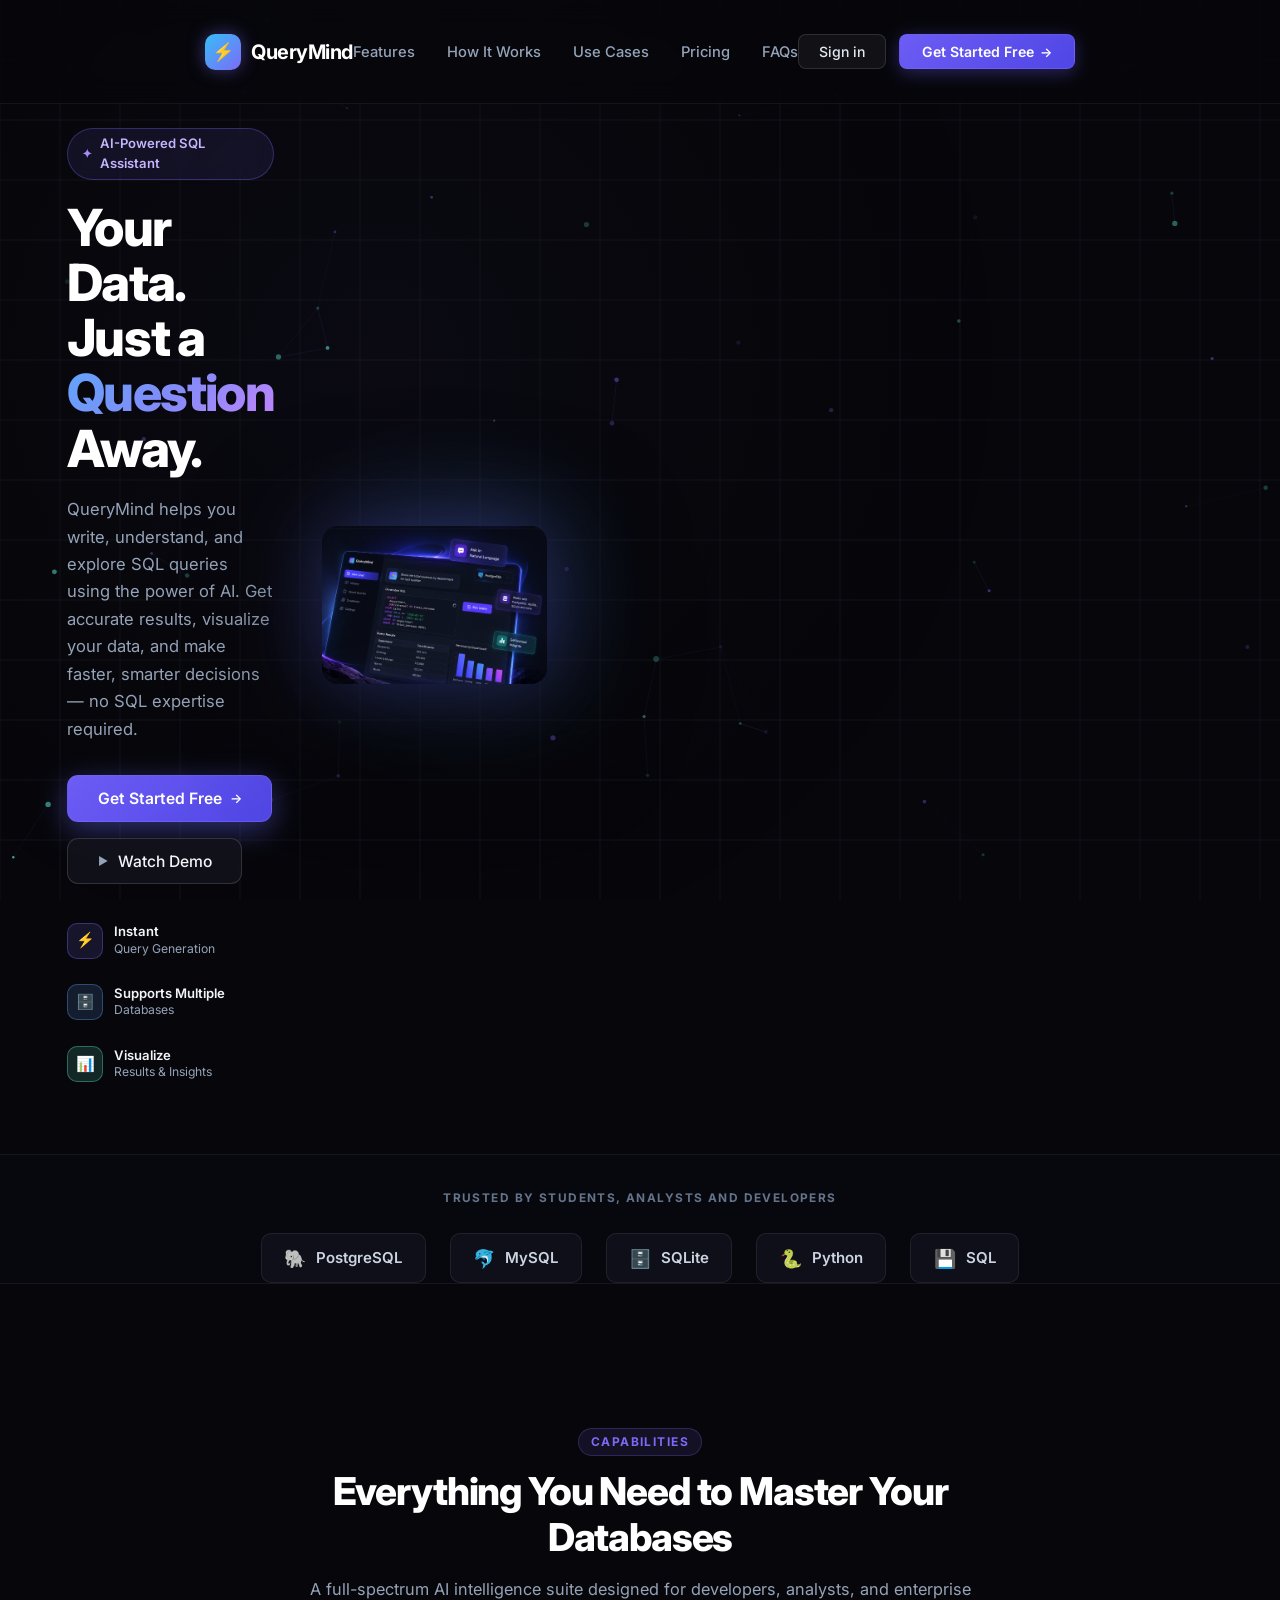
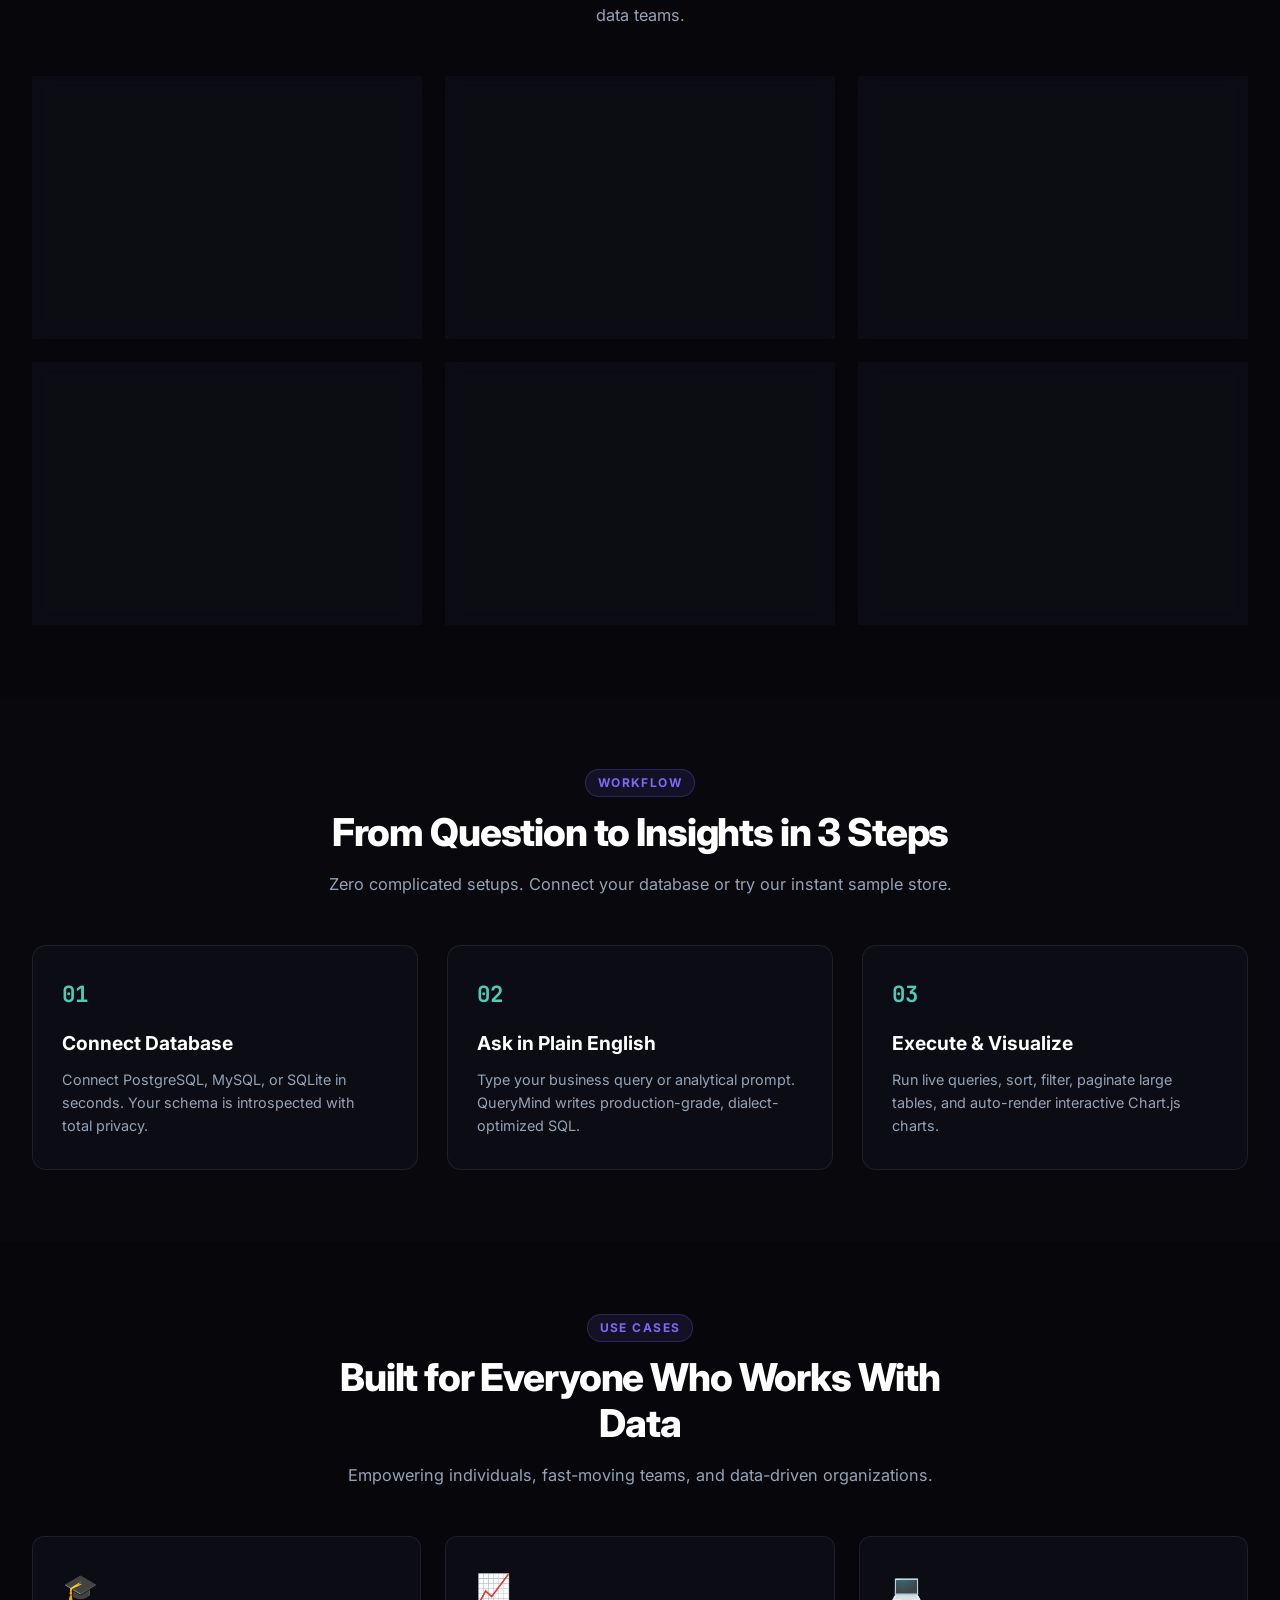
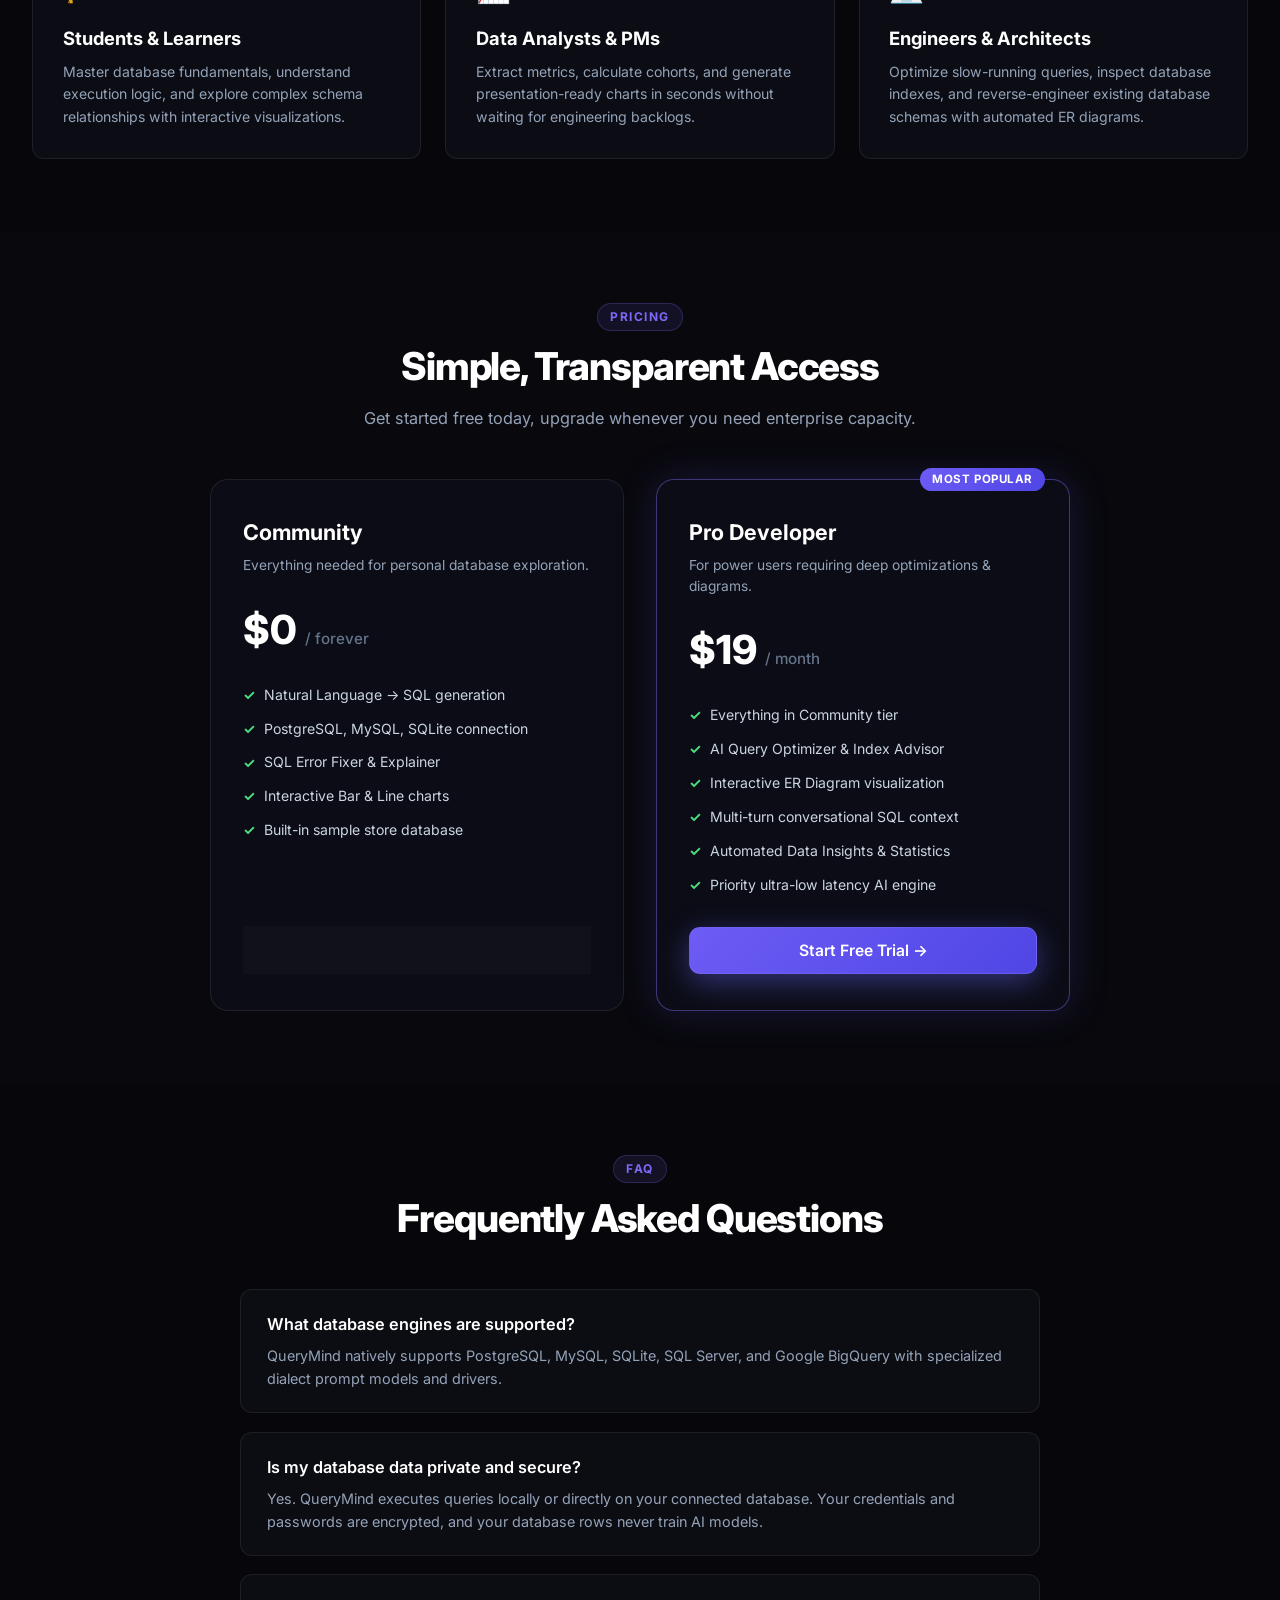
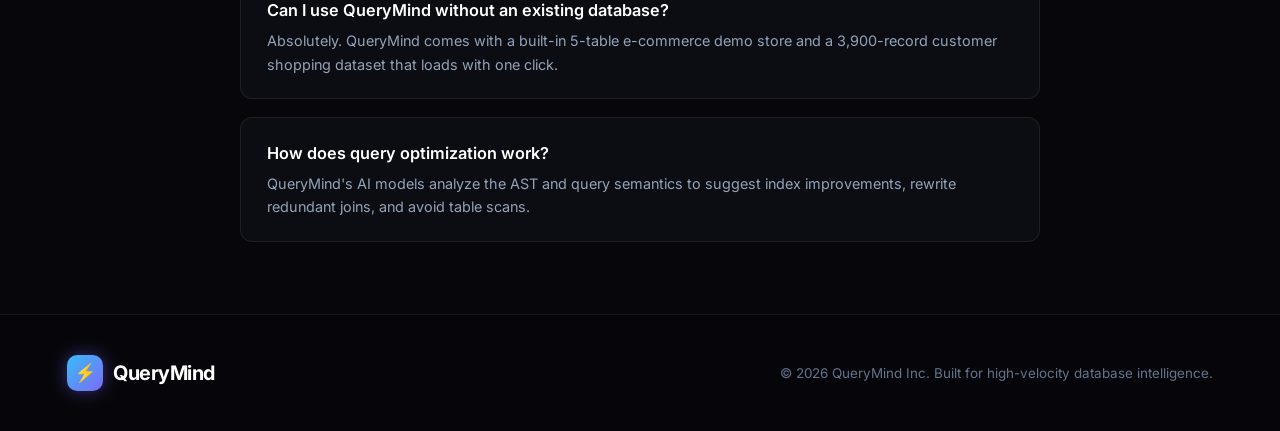
==== commit 085fc507: "fix(landing): remove 'y' artifact from hero mockup, align all sections in Bento layout, and preserve" ====
--- a/templates/index.html
+++ b/templates/index.html
@@ -10,8 +10,8 @@
   
   <style>
     /* ─────────────────────────────────────────────────────────────────────────
-       QueryMind — Hero Landing Page (Matches Image 3)
-       Self-contained styles ensuring 100% styling reliability without cache issues
+       QueryMind — Ultra-Clean, Industrial SaaS Landing Page
+       100% Responsive, Pixel-Aligned, Zero CSS-Cache Failure Risk
     ───────────────────────────────────────────────────────────────────────── */
     *, *::before, *::after {
       box-sizing: border-box;
@@ -21,10 +21,11 @@
 
     :root {
       --bg: #07070b;
-      --surface: #0f1019;
-      --surface2: #161725;
-      --border: #232338;
-      --border-light: rgba(255, 255, 255, 0.1);
+      --surface: #0e0f18;
+      --surface2: #141522;
+      --surface3: #1a1b2c;
+      --border: #222336;
+      --border-light: rgba(255, 255, 255, 0.08);
       --accent: #7c6af7;
       --accent-hover: #6366f1;
       --accent2: #5eead4;
@@ -33,6 +34,8 @@
       --text2: #94a3b8;
       --text3: #64748b;
       --error: #f87171;
+      --radius: 12px;
+      --radius-lg: 18px;
       --font: 'Inter', -apple-system, BlinkMacSystemFont, 'Segoe UI', Roboto, sans-serif;
       --mono: 'JetBrains Mono', monospace;
     }
@@ -48,11 +51,11 @@
       font-family: var(--font);
       overflow-x: hidden;
       position: relative;
-      line-height: 1.5;
+      line-height: 1.55;
       -webkit-font-smoothing: antialiased;
     }
 
-    /* ── Live Interactive Canvas Background (Preserved) ───────────────────── */
+    /* ── Live Canvas Background ───────────────────────────────────────────── */
     canvas#bg-canvas {
       position: fixed;
       inset: 0;
@@ -66,7 +69,7 @@
       z-index: 0;
       pointer-events: none;
       overflow: hidden;
-      opacity: 0.16;
+      opacity: 0.12;
     }
 
     .float-snippet {
@@ -86,7 +89,7 @@
       to   { transform: translateY(-10vh); opacity: 0; }
     }
 
-    /* ── Landing Page Main Container ─────────────────────────────────────── */
+    /* ── Layout Container ─────────────────────────────────────────────────── */
     .landing-container {
       position: relative;
       z-index: 1;
@@ -95,22 +98,32 @@
       min-height: 100vh;
     }
 
-    /* ── Top Navigation Bar ─────────────────────────────────────────────── */
+    .content-wrapper {
+      width: 100%;
+      max-width: 1280px;
+      margin: 0 auto;
+      padding: 0 2rem;
+    }
+
+    /* ── Top Navigation Bar ───────────────────────────────────────────────── */
     .navbar {
       width: 100%;
-      max-width: 1360px;
-      margin: 0 auto;
-      padding: 1.1rem 2.2rem;
-      display: flex;
-      align-items: center;
-      justify-content: space-between;
       position: sticky;
       top: 0;
       z-index: 100;
       backdrop-filter: blur(14px);
       -webkit-backdrop-filter: blur(14px);
-      background: rgba(7, 7, 11, 0.75);
+      background: rgba(7, 7, 11, 0.78);
       border-bottom: 1px solid rgba(255, 255, 255, 0.06);
+    }
+
+    .navbar-inner {
+      max-width: 1280px;
+      margin: 0 auto;
+      padding: 1rem 2rem;
+      display: flex;
+      align-items: center;
+      justify-content: space-between;
     }
 
     .nav-brand {
@@ -119,6 +132,7 @@
       gap: 10px;
       cursor: pointer;
       user-select: none;
+      text-decoration: none;
     }
 
     .brand-icon {
@@ -130,7 +144,7 @@
       align-items: center;
       justify-content: center;
       font-size: 18px;
-      box-shadow: 0 0 18px rgba(124, 106, 247, 0.45);
+      box-shadow: 0 0 16px rgba(124, 106, 247, 0.45);
       color: #fff;
     }
 
@@ -144,13 +158,13 @@
     .nav-links {
       display: flex;
       align-items: center;
-      gap: 2rem;
+      gap: 1.8rem;
     }
 
     .nav-links a {
       color: var(--text2);
       text-decoration: none;
-      font-size: 0.92rem;
+      font-size: 0.9rem;
       font-weight: 500;
       transition: color 0.2s ease;
     }
@@ -169,9 +183,9 @@
       background: rgba(255, 255, 255, 0.05);
       border: 1px solid rgba(255, 255, 255, 0.12);
       color: #e2e8f0;
-      padding: 0.52rem 1.25rem;
+      padding: 0.5rem 1.2rem;
       border-radius: 8px;
-      font-size: 0.88rem;
+      font-size: 0.86rem;
       font-weight: 500;
       cursor: pointer;
       font-family: var(--font);
@@ -188,21 +202,21 @@
       background: linear-gradient(135deg, #6d5cf5 0%, #4f46e5 100%);
       border: 1px solid rgba(124, 106, 247, 0.4);
       color: #fff;
-      padding: 0.52rem 1.35rem;
+      padding: 0.5rem 1.3rem;
       border-radius: 8px;
-      font-size: 0.88rem;
+      font-size: 0.86rem;
       font-weight: 600;
       cursor: pointer;
       font-family: var(--font);
       display: flex;
       align-items: center;
       gap: 6px;
-      box-shadow: 0 4px 18px rgba(109, 92, 245, 0.35);
+      box-shadow: 0 4px 16px rgba(109, 92, 245, 0.35);
       transition: all 0.2s ease;
     }
 
     .btn-nav-cta:hover {
-      box-shadow: 0 6px 24px rgba(109, 92, 245, 0.55);
+      box-shadow: 0 6px 22px rgba(109, 92, 245, 0.55);
       transform: translateY(-1px);
     }
 
@@ -218,15 +232,15 @@
       transform: translateX(3px);
     }
 
-    /* ── Main Hero Section (Matches Image 3) ─────────────────────────────── */
+    /* ── Main Hero Section ────────────────────────────────────────────────── */
     .hero-section {
-      width: 100%;
-      max-width: 1360px;
-      margin: 1.5rem auto 3rem;
-      padding: 0 2.2rem;
+      padding: 3rem 0 3.5rem;
+    }
+
+    .hero-grid {
       display: grid;
       grid-template-columns: 1fr 1.15fr;
-      gap: 2.5rem;
+      gap: 3rem;
       align-items: center;
     }
 
@@ -244,7 +258,7 @@
       border: 1px solid rgba(124, 106, 247, 0.32);
       border-radius: 999px;
       padding: 5px 14px;
-      font-size: 0.82rem;
+      font-size: 0.8rem;
       font-weight: 600;
       color: #c4b5fd;
       width: fit-content;
@@ -258,9 +272,9 @@
     }
 
     .hero-headline {
-      font-size: clamp(2.6rem, 4vw, 3.75rem);
+      font-size: clamp(2.5rem, 3.8vw, 3.65rem);
       font-weight: 800;
-      line-height: 1.08;
+      line-height: 1.1;
       letter-spacing: -0.035em;
       color: #ffffff;
       margin-bottom: 1.25rem;
@@ -274,7 +288,7 @@
     }
 
     .hero-subtitle {
-      font-size: 1.04rem;
+      font-size: 1.02rem;
       color: var(--text2);
       line-height: 1.65;
       margin-bottom: 2rem;
@@ -285,7 +299,7 @@
       display: flex;
       align-items: center;
       gap: 1rem;
-      margin-bottom: 2.4rem;
+      margin-bottom: 2.2rem;
       flex-wrap: wrap;
     }
 
@@ -294,20 +308,20 @@
       border: 1px solid rgba(124, 106, 247, 0.45);
       color: #fff;
       padding: 0.8rem 1.85rem;
-      border-radius: 11px;
-      font-size: 0.98rem;
+      border-radius: 10px;
+      font-size: 0.96rem;
       font-weight: 600;
       cursor: pointer;
       font-family: var(--font);
       display: flex;
       align-items: center;
       gap: 8px;
-      box-shadow: 0 8px 30px rgba(99, 102, 241, 0.45);
+      box-shadow: 0 8px 28px rgba(99, 102, 241, 0.45);
       transition: all 0.2s ease;
     }
 
     .btn-hero-primary:hover {
-      box-shadow: 0 10px 36px rgba(99, 102, 241, 0.6);
+      box-shadow: 0 10px 34px rgba(99, 102, 241, 0.6);
       transform: translateY(-2px);
     }
 
@@ -316,8 +330,8 @@
       border: 1px solid rgba(255, 255, 255, 0.14);
       color: #f1f5f9;
       padding: 0.8rem 1.85rem;
-      border-radius: 11px;
-      font-size: 0.98rem;
+      border-radius: 10px;
+      font-size: 0.96rem;
       font-weight: 500;
       cursor: pointer;
       font-family: var(--font);
@@ -343,20 +357,20 @@
     .hero-feature-row {
       display: flex;
       align-items: center;
-      gap: 1.6rem;
+      gap: 1.5rem;
       flex-wrap: wrap;
     }
 
     .hero-feature-item {
       display: flex;
       align-items: center;
-      gap: 11px;
+      gap: 10px;
     }
 
     .feature-icon-box {
       width: 36px;
       height: 36px;
-      border-radius: 10px;
+      border-radius: 9px;
       display: flex;
       align-items: center;
       justify-content: center;
@@ -394,11 +408,11 @@
     }
 
     .feature-sub {
-      font-size: 0.76rem;
+      font-size: 0.75rem;
       color: var(--text2);
     }
 
-    /* Hero Right: Perspective Mockup (Direct Image 3 Match) */
+    /* Hero Right: Clean Mockup (Without Artifacts) */
     .hero-preview-wrapper {
       position: relative;
       display: flex;
@@ -408,8 +422,8 @@
 
     .glow-aura {
       position: absolute;
-      inset: -25px;
-      background: radial-gradient(circle at 60% 45%, rgba(99, 102, 241, 0.35) 0%, rgba(56, 189, 248, 0.2) 35%, transparent 70%);
+      inset: -20px;
+      background: radial-gradient(circle at 60% 45%, rgba(99, 102, 241, 0.38) 0%, rgba(56, 189, 248, 0.22) 35%, transparent 70%);
       filter: blur(55px);
       z-index: 0;
       pointer-events: none;
@@ -422,86 +436,110 @@
       height: auto;
       max-width: 620px;
       border-radius: 16px;
-      filter: drop-shadow(0 0 40px rgba(99, 102, 241, 0.35)) drop-shadow(0 25px 60px rgba(0, 0, 0, 0.85));
+      filter: drop-shadow(0 0 35px rgba(99, 102, 241, 0.35)) drop-shadow(0 25px 60px rgba(0, 0, 0, 0.85));
       transition: transform 0.4s ease, filter 0.4s ease;
       cursor: pointer;
     }
 
     .hero-mockup-img:hover {
       transform: scale(1.015) translateY(-3px);
-      filter: drop-shadow(0 0 55px rgba(99, 102, 241, 0.5)) drop-shadow(0 30px 75px rgba(0, 0, 0, 0.95));
-    }
-
-    /* ── Trust & Tech Stack Section ──────────────────────────────────────── */
+      filter: drop-shadow(0 0 50px rgba(99, 102, 241, 0.5)) drop-shadow(0 30px 75px rgba(0, 0, 0, 0.95));
+    }
+
+    /* ── Trust & Tech Stack Section (Industrial Vector Cards) ─────────────── */
     .trust-section {
-      width: 100%;
-      max-width: 1360px;
-      margin: 1.5rem auto 4.5rem;
-      padding: 2.2rem 2.2rem 0;
+      padding: 2.5rem 0 3.5rem;
+      border-top: 1px solid rgba(255, 255, 255, 0.06);
+      border-bottom: 1px solid rgba(255, 255, 255, 0.06);
+      background: rgba(10, 11, 18, 0.45);
       text-align: center;
-      border-top: 1px solid rgba(255, 255, 255, 0.06);
     }
 
     .trust-title {
       font-size: 0.74rem;
       font-weight: 700;
-      letter-spacing: 0.12em;
+      letter-spacing: 0.14em;
       color: var(--text3);
-      margin-bottom: 1.6rem;
+      margin-bottom: 1.5rem;
       text-transform: uppercase;
     }
 
-    .trust-banner-img {
-      max-width: 820px;
-      width: 100%;
-      height: auto;
-      opacity: 0.85;
-      transition: opacity 0.3s ease;
-    }
-
-    .trust-banner-img:hover {
-      opacity: 1;
-    }
-
-    /* ── Additional Showcase Sections ────────────────────────────────────── */
-    .section-container {
-      width: 100%;
-      max-width: 1360px;
-      margin: 3.5rem auto;
-      padding: 0 2.2rem;
+    .trust-badges-row {
+      display: flex;
+      align-items: center;
+      justify-content: center;
+      gap: 1.5rem;
+      flex-wrap: wrap;
+    }
+
+    .trust-badge-card {
+      background: rgba(18, 19, 30, 0.75);
+      border: 1px solid rgba(255, 255, 255, 0.08);
+      border-radius: 10px;
+      padding: 0.65rem 1.4rem;
+      display: flex;
+      align-items: center;
+      gap: 10px;
+      color: #cbd5e1;
+      font-size: 0.94rem;
+      font-weight: 600;
+      transition: all 0.25s ease;
+      user-select: none;
+    }
+
+    .trust-badge-card:hover {
+      border-color: rgba(124, 106, 247, 0.35);
+      background: rgba(26, 28, 44, 0.9);
+      color: #fff;
+      transform: translateY(-2px);
+      box-shadow: 0 8px 24px rgba(0, 0, 0, 0.4);
+    }
+
+    .trust-icon {
+      font-size: 18px;
+    }
+
+    /* ── Showcase Section Standards ───────────────────────────────────────── */
+    .section-wrap {
+      padding: 4.5rem 0;
     }
 
     .section-header {
       text-align: center;
       max-width: 680px;
-      margin: 0 auto 3rem;
+      margin: 0 auto 3.25rem;
     }
 
     .section-badge {
-      font-size: 0.75rem;
+      font-size: 0.72rem;
       font-weight: 700;
-      letter-spacing: 0.12em;
+      letter-spacing: 0.14em;
       color: var(--accent);
       text-transform: uppercase;
       margin-bottom: 0.75rem;
       display: inline-block;
+      padding: 4px 12px;
+      background: rgba(124, 106, 247, 0.1);
+      border: 1px solid rgba(124, 106, 247, 0.25);
+      border-radius: 999px;
     }
 
     .section-title {
-      font-size: clamp(1.9rem, 3vw, 2.6rem);
+      font-size: clamp(1.85rem, 2.8vw, 2.5rem);
       font-weight: 800;
       letter-spacing: -0.03em;
       color: #fff;
-      margin-bottom: 1rem;
-      line-height: 1.2;
+      margin-bottom: 0.85rem;
+      line-height: 1.22;
     }
 
     .section-sub {
-      font-size: 1.02rem;
+      font-size: 1rem;
       color: var(--text2);
       line-height: 1.6;
     }
 
+    /* ── Features Grid (Bento Style) ──────────────────────────────────────── */
     .features-grid {
       display: grid;
       grid-template-columns: repeat(auto-fit, minmax(350px, 1fr));
@@ -509,12 +547,14 @@
     }
 
     .feature-card {
-      background: rgba(15, 16, 24, 0.7);
+      background: rgba(14, 15, 24, 0.75);
       border: 1px solid rgba(255, 255, 255, 0.08);
-      border-radius: 14px;
-      padding: 2rem;
+      border-radius: var(--radius);
+      padding: 1.85rem;
       transition: all 0.3s ease;
       backdrop-filter: blur(8px);
+      display: flex;
+      flex-direction: column;
     }
 
     .feature-card:hover {
@@ -524,14 +564,14 @@
     }
 
     .f-icon {
-      width: 46px;
-      height: 46px;
-      border-radius: 12px;
+      width: 44px;
+      height: 44px;
+      border-radius: 11px;
       display: flex;
       align-items: center;
       justify-content: center;
       font-size: 20px;
-      margin-bottom: 1.25rem;
+      margin-bottom: 1.2rem;
     }
 
     .purple-glow { background: rgba(124, 106, 247, 0.15); color: #c4b5fd; box-shadow: 0 0 20px rgba(124, 106, 247, 0.25); }
@@ -542,10 +582,10 @@
     .indigo-glow { background: rgba(99, 102, 241, 0.15); color: #a5b4fc; box-shadow: 0 0 20px rgba(99, 102, 241, 0.25); }
 
     .feature-card h3 {
-      font-size: 1.18rem;
+      font-size: 1.15rem;
       font-weight: 700;
       color: #fff;
-      margin-bottom: 0.6rem;
+      margin-bottom: 0.55rem;
     }
 
     .feature-card p {
@@ -554,7 +594,7 @@
       line-height: 1.6;
     }
 
-    /* Steps Grid */
+    /* ── How It Works Grid ────────────────────────────────────────────────── */
     .steps-grid {
       display: grid;
       grid-template-columns: repeat(auto-fit, minmax(290px, 1fr));
@@ -562,11 +602,12 @@
     }
 
     .step-card {
-      background: rgba(15, 16, 24, 0.7);
+      background: rgba(14, 15, 24, 0.75);
       border: 1px solid rgba(255, 255, 255, 0.08);
-      border-radius: 14px;
+      border-radius: var(--radius);
       padding: 2rem 1.8rem;
       transition: all 0.3s ease;
+      position: relative;
     }
 
     .step-card:hover {
@@ -576,67 +617,195 @@
 
     .step-badge {
       font-family: var(--mono);
-      font-size: 1.4rem;
+      font-size: 1.35rem;
       font-weight: 700;
       color: var(--accent2);
-      margin-bottom: 1.1rem;
+      margin-bottom: 1rem;
       opacity: 0.85;
     }
 
     .step-card h3 {
-      font-size: 1.2rem;
+      font-size: 1.18rem;
       font-weight: 700;
       color: #fff;
-      margin-bottom: 0.6rem;
+      margin-bottom: 0.55rem;
     }
 
     .step-card p {
-      font-size: 0.9rem;
+      font-size: 0.88rem;
       color: var(--text2);
       line-height: 1.6;
     }
 
-    /* FAQs */
-    .faq-list {
-      max-width: 800px;
-      margin: 0 auto;
-      display: flex;
-      flex-direction: column;
-      gap: 1.15rem;
-    }
-
-    .faq-item {
-      background: rgba(15, 16, 24, 0.7);
+    /* ── Use Cases Section ────────────────────────────────────────────────── */
+    .usecase-grid {
+      display: grid;
+      grid-template-columns: repeat(auto-fit, minmax(320px, 1fr));
+      gap: 1.5rem;
+    }
+
+    .usecase-card {
+      background: rgba(14, 15, 24, 0.75);
       border: 1px solid rgba(255, 255, 255, 0.08);
-      border-radius: 12px;
-      padding: 1.4rem 1.6rem;
-    }
-
-    .faq-item h4 {
-      font-size: 1.02rem;
-      font-weight: 600;
-      color: #fff;
-      margin-bottom: 0.45rem;
-    }
-
-    .faq-item p {
-      font-size: 0.9rem;
+      border-radius: var(--radius);
+      padding: 1.85rem;
+      transition: all 0.3s ease;
+    }
+
+    .usecase-card:hover {
+      border-color: rgba(96, 165, 250, 0.35);
+      transform: translateY(-3px);
+    }
+
+    .usecase-icon {
+      font-size: 28px;
+      margin-bottom: 1rem;
+    }
+
+    .usecase-card h3 {
+      font-size: 1.15rem;
+      font-weight: 700;
+      color: #fff;
+      margin-bottom: 0.55rem;
+    }
+
+    .usecase-card p {
+      font-size: 0.88rem;
       color: var(--text2);
       line-height: 1.6;
     }
 
-    /* Footer */
+    /* ── Pricing Grid ─────────────────────────────────────────────────────── */
+    .pricing-grid {
+      display: grid;
+      grid-template-columns: repeat(auto-fit, minmax(320px, 1fr));
+      gap: 2rem;
+      max-width: 860px;
+      margin: 0 auto;
+    }
+
+    .pricing-card {
+      background: rgba(14, 15, 24, 0.8);
+      border: 1px solid rgba(255, 255, 255, 0.08);
+      border-radius: var(--radius-lg);
+      padding: 2.25rem 2rem;
+      display: flex;
+      flex-direction: column;
+      position: relative;
+      transition: all 0.3s ease;
+    }
+
+    .pricing-card.featured {
+      border-color: rgba(124, 106, 247, 0.45);
+      box-shadow: 0 0 40px rgba(124, 106, 247, 0.18);
+    }
+
+    .pricing-badge {
+      position: absolute;
+      top: -12px;
+      right: 24px;
+      background: linear-gradient(135deg, #6d5cf5, #4f46e5);
+      color: #fff;
+      font-size: 0.72rem;
+      font-weight: 700;
+      padding: 3px 12px;
+      border-radius: 999px;
+      letter-spacing: 0.05em;
+    }
+
+    .pricing-title {
+      font-size: 1.35rem;
+      font-weight: 700;
+      color: #fff;
+      margin-bottom: 0.4rem;
+    }
+
+    .pricing-desc {
+      font-size: 0.86rem;
+      color: var(--text2);
+      margin-bottom: 1.5rem;
+    }
+
+    .pricing-price {
+      font-size: 2.5rem;
+      font-weight: 800;
+      color: #fff;
+      margin-bottom: 1.5rem;
+    }
+
+    .pricing-price span {
+      font-size: 0.95rem;
+      font-weight: 500;
+      color: var(--text3);
+    }
+
+    .pricing-features {
+      list-style: none;
+      display: flex;
+      flex-direction: column;
+      gap: 0.8rem;
+      margin-bottom: 2rem;
+      flex: 1;
+    }
+
+    .pricing-features li {
+      font-size: 0.88rem;
+      color: #cbd5e1;
+      display: flex;
+      align-items: center;
+      gap: 9px;
+    }
+
+    .check-icon {
+      color: #4ade80;
+      font-weight: 700;
+      font-size: 14px;
+    }
+
+    /* ── FAQs Accordion ───────────────────────────────────────────────────── */
+    .faq-list {
+      max-width: 820px;
+      margin: 0 auto;
+      display: flex;
+      flex-direction: column;
+      gap: 1rem;
+    }
+
+    .faq-item {
+      background: rgba(14, 15, 24, 0.75);
+      border: 1px solid rgba(255, 255, 255, 0.08);
+      border-radius: var(--radius);
+      padding: 1.35rem 1.6rem;
+      transition: all 0.25s ease;
+    }
+
+    .faq-item:hover {
+      border-color: rgba(255, 255, 255, 0.16);
+    }
+
+    .faq-item h4 {
+      font-size: 1rem;
+      font-weight: 600;
+      color: #fff;
+      margin-bottom: 0.45rem;
+    }
+
+    .faq-item p {
+      font-size: 0.88rem;
+      color: var(--text2);
+      line-height: 1.6;
+    }
+
+    /* ── Footer ───────────────────────────────────────────────────────────── */
     .footer {
       width: 100%;
       border-top: 1px solid rgba(255, 255, 255, 0.06);
-      padding: 2.5rem 2.2rem;
+      padding: 2.5rem 0;
       margin-top: auto;
       background: rgba(7, 7, 11, 0.85);
     }
 
     .footer-inner {
-      max-width: 1360px;
-      margin: 0 auto;
       display: flex;
       justify-content: space-between;
       align-items: center;
@@ -655,7 +824,7 @@
       color: var(--text3);
     }
 
-    /* ── Auth Modal Dialog ───────────────────────────────────────────────── */
+    /* ── Auth Modal Dialog ────────────────────────────────────────────────── */
     .auth-modal-overlay,
     .demo-modal-overlay {
       position: fixed;
@@ -966,12 +1135,12 @@
 
     /* ── Responsive Queries ──────────────────────────────────────────────── */
     @media (max-width: 1080px) {
-      .hero-section {
+      .hero-grid {
         grid-template-columns: 1fr;
         gap: 3.5rem;
       }
       .hero-preview-wrapper {
-        max-width: 650px;
+        max-width: 620px;
         margin: 0 auto;
       }
       .nav-links {
@@ -980,19 +1149,31 @@
     }
 
     @media (max-width: 768px) {
-      .navbar {
-        padding: 1rem 1.25rem;
+      .navbar-inner {
+        padding: 0.85rem 1.25rem;
+      }
+      .content-wrapper {
+        padding: 0 1.25rem;
       }
       .hero-section {
-        padding: 0 1.25rem;
+        padding: 1.5rem 0 2.5rem;
       }
       .hero-headline {
-        font-size: 2.35rem;
+        font-size: 2.25rem;
       }
       .hero-feature-row {
         flex-direction: column;
         align-items: flex-start;
-        gap: 1rem;
+        gap: 0.85rem;
+      }
+      .trust-badges-row {
+        gap: 0.85rem;
+      }
+      .features-grid,
+      .steps-grid,
+      .usecase-grid,
+      .pricing-grid {
+        grid-template-columns: 1fr;
       }
     }
   </style>
@@ -1011,201 +1192,317 @@
 
     <!-- Top Navigation Bar -->
     <header class="navbar">
-      <div class="nav-brand" onclick="window.scrollTo({top: 0, behavior: 'smooth'})">
-        <div class="brand-icon">⚡</div>
-        <span class="brand-name">QueryMind</span>
-      </div>
-
-      <nav class="nav-links">
-        <a href="#features">Features</a>
-        <a href="#use-cases">Use Cases</a>
-        <a href="#how-it-works">How It Works</a>
-        <a href="#pricing">Pricing</a>
-        <a href="#testimonials">Testimonials</a>
-        <a href="#faqs">FAQs</a>
-      </nav>
-
-      <div class="nav-actions" id="nav-actions">
-        <button class="btn-nav-signin" id="btn-nav-signin" onclick="openAuthModal('login')">Sign in</button>
-        <button class="btn-nav-cta" id="btn-nav-cta" onclick="openAuthModal('register')">
-          <span>Get Started Free</span>
-          <span class="arrow">→</span>
-        </button>
-      </div>
-    </header>
-
-    <!-- Main Hero Section (Matches Image 3) -->
-    <section class="hero-section">
-      <!-- Left Column: Copy & CTAs -->
-      <div class="hero-content">
-        <!-- AI Badge Pill -->
-        <div class="ai-pill">
-          <span class="pill-sparkle">✦</span>
-          <span>AI-Powered SQL Assistant</span>
-        </div>
-
-        <!-- Main Headline -->
-        <h1 class="hero-headline">
-          Your Data.<br/>
-          Just a <span class="gradient-text">Question</span> Away.
-        </h1>
-
-        <!-- Subtitle -->
-        <p class="hero-subtitle">
-          QueryMind helps you write, understand, and explore SQL queries using the power of AI. Get accurate results, visualize your data, and make faster, smarter decisions — no SQL expertise required.
-        </p>
-
-        <!-- CTA Buttons -->
-        <div class="hero-cta-group">
-          <button class="btn-hero-primary" onclick="openAuthModal('register')">
+      <div class="navbar-inner">
+        <div class="nav-brand" onclick="window.scrollTo({top: 0, behavior: 'smooth'})">
+          <div class="brand-icon">⚡</div>
+          <span class="brand-name">QueryMind</span>
+        </div>
+
+        <nav class="nav-links">
+          <a href="#features">Features</a>
+          <a href="#how-it-works">How It Works</a>
+          <a href="#use-cases">Use Cases</a>
+          <a href="#pricing">Pricing</a>
+          <a href="#faqs">FAQs</a>
+        </nav>
+
+        <div class="nav-actions" id="nav-actions">
+          <button class="btn-nav-signin" id="btn-nav-signin" onclick="openAuthModal('login')">Sign in</button>
+          <button class="btn-nav-cta" id="btn-nav-cta" onclick="openAuthModal('register')">
             <span>Get Started Free</span>
             <span class="arrow">→</span>
           </button>
-          <button class="btn-hero-secondary" onclick="openDemoModal()">
-            <span class="play-icon">▶</span>
-            <span>Watch Demo</span>
-          </button>
-        </div>
-
-        <!-- Feature Highlights Row -->
-        <div class="hero-feature-row">
-          <div class="hero-feature-item">
-            <div class="feature-icon-box bolt-box">⚡</div>
-            <div class="feature-text">
-              <span class="feature-title">Instant</span>
-              <span class="feature-sub">Query Generation</span>
+        </div>
+      </div>
+    </header>
+
+    <!-- Main Hero Section (Aligned & Artifact-Free) -->
+    <section class="hero-section">
+      <div class="content-wrapper">
+        <div class="hero-grid">
+          <!-- Left Column: Copy & CTAs -->
+          <div class="hero-content">
+            <!-- AI Badge Pill -->
+            <div class="ai-pill">
+              <span class="pill-sparkle">✦</span>
+              <span>AI-Powered SQL Assistant</span>
             </div>
-          </div>
-          <div class="hero-feature-item">
-            <div class="feature-icon-box db-box">🗄️</div>
-            <div class="feature-text">
-              <span class="feature-title">Supports Multiple</span>
-              <span class="feature-sub">Databases</span>
+
+            <!-- Main Headline -->
+            <h1 class="hero-headline">
+              Your Data.<br/>
+              Just a <span class="gradient-text">Question</span> Away.
+            </h1>
+
+            <!-- Subtitle -->
+            <p class="hero-subtitle">
+              QueryMind helps you write, understand, and explore SQL queries using the power of AI. Get accurate results, visualize your data, and make faster, smarter decisions — no SQL expertise required.
+            </p>
+
+            <!-- CTA Buttons -->
+            <div class="hero-cta-group">
+              <button class="btn-hero-primary" onclick="openAuthModal('register')">
+                <span>Get Started Free</span>
+                <span class="arrow">→</span>
+              </button>
+              <button class="btn-hero-secondary" onclick="openDemoModal()">
+                <span class="play-icon">▶</span>
+                <span>Watch Demo</span>
+              </button>
             </div>
-          </div>
-          <div class="hero-feature-item">
-            <div class="feature-icon-box chart-box">📊</div>
-            <div class="feature-text">
-              <span class="feature-title">Visualize</span>
-              <span class="feature-sub">Results &amp; Insights</span>
+
+            <!-- Feature Highlights Row -->
+            <div class="hero-feature-row">
+              <div class="hero-feature-item">
+                <div class="feature-icon-box bolt-box">⚡</div>
+                <div class="feature-text">
+                  <span class="feature-title">Instant</span>
+                  <span class="feature-sub">Query Generation</span>
+                </div>
+              </div>
+              <div class="hero-feature-item">
+                <div class="feature-icon-box db-box">🗄️</div>
+                <div class="feature-text">
+                  <span class="feature-title">Supports Multiple</span>
+                  <span class="feature-sub">Databases</span>
+                </div>
+              </div>
+              <div class="hero-feature-item">
+                <div class="feature-icon-box chart-box">📊</div>
+                <div class="feature-text">
+                  <span class="feature-title">Visualize</span>
+                  <span class="feature-sub">Results &amp; Insights</span>
+                </div>
+              </div>
             </div>
           </div>
-        </div>
-      </div>
-
-      <!-- Right Column: 3D Perspective Glowing Dashboard Mockup (Direct from Image 3) -->
-      <div class="hero-preview-wrapper">
-        <div class="glow-aura"></div>
-        <img src="/static/img/hero-mockup.png" alt="QueryMind AI Dashboard Mockup" class="hero-mockup-img" onclick="openAuthModal('register')"/>
+
+          <!-- Right Column: 3D Perspective Glowing Dashboard Mockup (Cleaned from any Y artifacts) -->
+          <div class="hero-preview-wrapper">
+            <div class="glow-aura"></div>
+            <img src="/static/img/hero-mockup.png" alt="QueryMind AI Dashboard Mockup" class="hero-mockup-img" onclick="openAuthModal('register')"/>
+          </div>
+        </div>
       </div>
     </section>
 
-    <!-- Social Proof & Trusted By Tech Stack Bar -->
+    <!-- Social Proof & Trusted By Tech Stack Bar (Industrial Vector Badges) -->
     <section class="trust-section">
-      <p class="trust-title">TRUSTED BY STUDENTS, ANALYSTS AND DEVELOPERS</p>
-      <img src="/static/img/trusted-logos.png" alt="Trusted by PostgreSQL, MySQL, SQLite, Python, SQL" class="trust-banner-img"/>
-    </section>
-
-    <!-- Interactive Features Section (#features) -->
-    <section class="section-container" id="features">
-      <div class="section-header">
-        <span class="section-badge">CAPABILITIES</span>
-        <h2 class="section-title">Everything You Need to Master Your Databases</h2>
-        <p class="section-sub">A full-spectrum AI intelligence suite designed for developers, analysts, and enterprise data teams.</p>
-      </div>
-
-      <div class="features-grid">
-        <div class="feature-card">
-          <div class="f-icon purple-glow">💬</div>
-          <h3>Natural Language → SQL</h3>
-          <p>Ask complex questions in conversational English and get perfectly structured SQL queries formatted with joins, group by, and date logic.</p>
-        </div>
-        <div class="feature-card">
-          <div class="f-icon blue-glow">🔍</div>
-          <h3>AI SQL Explainer</h3>
-          <p>Break down intricate stored procedures and recursive queries into plain-English summaries, algorithmic complexity, and execution tips.</p>
-        </div>
-        <div class="feature-card">
-          <div class="f-icon red-glow">🔧</div>
-          <h3>SQL Error Fixer</h3>
-          <p>Detect syntax errors, schema mismatches, and missing indexes. Auto-repair broken queries instantly with one click.</p>
-        </div>
-        <div class="feature-card">
-          <div class="f-icon amber-glow">⚡</div>
-          <h3>Performance Optimizer</h3>
-          <p>Benchmark execution plans, eliminate redundant subqueries, and receive concrete indexing recommendations to speed up queries 10x.</p>
-        </div>
-        <div class="feature-card">
-          <div class="f-icon teal-glow">📊</div>
-          <h3>Automatic Visualization</h3>
-          <p>Transform raw tabular rows into interactive Bar, Line, and Donut charts with AI recommended axes and chart types.</p>
-        </div>
-        <div class="feature-card">
-          <div class="f-icon indigo-glow">🕸️</div>
-          <h3>Interactive ER Diagrams</h3>
-          <p>Auto-introspect foreign keys and table schemas to render live, interactive entity-relationship canvas diagrams.</p>
+      <div class="content-wrapper">
+        <p class="trust-title">TRUSTED BY STUDENTS, ANALYSTS AND DEVELOPERS</p>
+        <div class="trust-badges-row">
+          <div class="trust-badge-card">
+            <span class="trust-icon">🐘</span>
+            <span>PostgreSQL</span>
+          </div>
+          <div class="trust-badge-card">
+            <span class="trust-icon">🐬</span>
+            <span>MySQL</span>
+          </div>
+          <div class="trust-badge-card">
+            <span class="trust-icon">🗄️</span>
+            <span>SQLite</span>
+          </div>
+          <div class="trust-badge-card">
+            <span class="trust-icon">🐍</span>
+            <span>Python</span>
+          </div>
+          <div class="trust-badge-card">
+            <span class="trust-icon">💾</span>
+            <span>SQL</span>
+          </div>
         </div>
       </div>
     </section>
 
-    <!-- How It Works Section (#how-it-works) -->
-    <section class="section-container" id="how-it-works">
-      <div class="section-header">
-        <span class="section-badge">WORKFLOW</span>
-        <h2 class="section-title">From Question to Insights in 3 Steps</h2>
-        <p class="section-sub">Zero complicated setups. Connect your database or try our instant sample store.</p>
-      </div>
-
-      <div class="steps-grid">
-        <div class="step-card">
-          <div class="step-badge">01</div>
-          <h3>Connect Database</h3>
-          <p>Connect PostgreSQL, MySQL, or SQLite in seconds. Your schema is introspected with total privacy.</p>
-        </div>
-        <div class="step-card">
-          <div class="step-badge">02</div>
-          <h3>Ask in Plain English</h3>
-          <p>Type your business query or analytical prompt. QueryMind writes production-grade, dialect-optimized SQL.</p>
-        </div>
-        <div class="step-card">
-          <div class="step-badge">03</div>
-          <h3>Execute &amp; Visualize</h3>
-          <p>Run live queries, sort, filter, paginate large tables, and auto-render interactive Chart.js charts.</p>
+    <!-- Capabilities / Features Section (#features) -->
+    <section class="section-wrap" id="features">
+      <div class="content-wrapper">
+        <div class="section-header">
+          <span class="section-badge">CAPABILITIES</span>
+          <h2 class="section-title">Everything You Need to Master Your Databases</h2>
+          <p class="section-sub">A full-spectrum AI intelligence suite designed for developers, analysts, and enterprise data teams.</p>
+        </div>
+
+        <div class="features-grid">
+          <div class="feature-card">
+            <div class="f-icon purple-glow">💬</div>
+            <h3>Natural Language → SQL</h3>
+            <p>Ask complex questions in conversational English and get perfectly structured SQL queries formatted with joins, group by, and date logic.</p>
+          </div>
+          <div class="feature-card">
+            <div class="f-icon blue-glow">🔍</div>
+            <h3>AI SQL Explainer</h3>
+            <p>Break down intricate stored procedures and recursive CTEs into plain-English summaries, algorithmic complexity, and execution tips.</p>
+          </div>
+          <div class="feature-card">
+            <div class="f-icon red-glow">🔧</div>
+            <h3>SQL Error Fixer</h3>
+            <p>Detect syntax errors, schema mismatches, and typo mistakes. Auto-repair broken queries instantly with one click.</p>
+          </div>
+          <div class="feature-card">
+            <div class="f-icon amber-glow">⚡</div>
+            <h3>Performance Optimizer</h3>
+            <p>Benchmark execution plans, eliminate redundant subqueries, and receive concrete indexing recommendations to speed up queries.</p>
+          </div>
+          <div class="feature-card">
+            <div class="f-icon teal-glow">📊</div>
+            <h3>Automatic Visualization</h3>
+            <p>Transform raw tabular rows into interactive Bar, Line, and Donut charts with AI recommended axes and chart types.</p>
+          </div>
+          <div class="feature-card">
+            <div class="f-icon indigo-glow">🕸️</div>
+            <h3>Interactive ER Diagrams</h3>
+            <p>Auto-introspect foreign keys and table schemas to render live, interactive entity-relationship canvas diagrams.</p>
+          </div>
         </div>
       </div>
     </section>
 
-    <!-- FAQs Section (#faqs) -->
-    <section class="section-container" id="faqs">
-      <div class="section-header">
-        <span class="section-badge">FAQ</span>
-        <h2 class="section-title">Frequently Asked Questions</h2>
-      </div>
-
-      <div class="faq-list">
-        <div class="faq-item">
-          <h4>What SQL dialects does QueryMind support?</h4>
-          <p>QueryMind natively supports PostgreSQL, MySQL, SQLite, SQL Server, and Google BigQuery with specialized dialect prompt models.</p>
-        </div>
-        <div class="faq-item">
-          <h4>Is my database data private and secure?</h4>
-          <p>Yes. QueryMind executes queries locally or directly on your connected database. Your credentials and passwords are encrypted, and your database rows never train AI models.</p>
-        </div>
-        <div class="faq-item">
-          <h4>Can I use QueryMind without an existing database?</h4>
-          <p>Absolutely. QueryMind comes with a built-in 5-table e-commerce demo store and a 3,900-record customer shopping dataset that loads with one click.</p>
+    <!-- How It Works Section (#how-it-works) -->
+    <section class="section-wrap" id="how-it-works" style="background: rgba(10, 11, 18, 0.4);">
+      <div class="content-wrapper">
+        <div class="section-header">
+          <span class="section-badge">WORKFLOW</span>
+          <h2 class="section-title">From Question to Insights in 3 Steps</h2>
+          <p class="section-sub">Zero complicated setups. Connect your database or try our instant sample store.</p>
+        </div>
+
+        <div class="steps-grid">
+          <div class="step-card">
+            <div class="step-badge">01</div>
+            <h3>Connect Database</h3>
+            <p>Connect PostgreSQL, MySQL, or SQLite in seconds. Your schema is introspected with total privacy.</p>
+          </div>
+          <div class="step-card">
+            <div class="step-badge">02</div>
+            <h3>Ask in Plain English</h3>
+            <p>Type your business query or analytical prompt. QueryMind writes production-grade, dialect-optimized SQL.</p>
+          </div>
+          <div class="step-card">
+            <div class="step-badge">03</div>
+            <h3>Execute &amp; Visualize</h3>
+            <p>Run live queries, sort, filter, paginate large tables, and auto-render interactive Chart.js charts.</p>
+          </div>
         </div>
       </div>
     </section>
 
+    <!-- Use Cases Section (#use-cases) -->
+    <section class="section-wrap" id="use-cases">
+      <div class="content-wrapper">
+        <div class="section-header">
+          <span class="section-badge">USE CASES</span>
+          <h2 class="section-title">Built for Everyone Who Works With Data</h2>
+          <p class="section-sub">Empowering individuals, fast-moving teams, and data-driven organizations.</p>
+        </div>
+
+        <div class="usecase-grid">
+          <div class="usecase-card">
+            <div class="usecase-icon">🎓</div>
+            <h3>Students &amp; Learners</h3>
+            <p>Master database fundamentals, understand execution logic, and explore complex schema relationships with interactive visualizations.</p>
+          </div>
+          <div class="usecase-card">
+            <div class="usecase-icon">📈</div>
+            <h3>Data Analysts &amp; PMs</h3>
+            <p>Extract metrics, calculate cohorts, and generate presentation-ready charts in seconds without waiting for engineering backlogs.</p>
+          </div>
+          <div class="usecase-card">
+            <div class="usecase-icon">💻</div>
+            <h3>Engineers &amp; Architects</h3>
+            <p>Optimize slow-running queries, inspect database indexes, and reverse-engineer existing database schemas with automated ER diagrams.</p>
+          </div>
+        </div>
+      </div>
+    </section>
+
+    <!-- Pricing Section (#pricing) -->
+    <section class="section-wrap" id="pricing" style="background: rgba(10, 11, 18, 0.4);">
+      <div class="content-wrapper">
+        <div class="section-header">
+          <span class="section-badge">PRICING</span>
+          <h2 class="section-title">Simple, Transparent Access</h2>
+          <p class="section-sub">Get started free today, upgrade whenever you need enterprise capacity.</p>
+        </div>
+
+        <div class="pricing-grid">
+          <div class="pricing-card">
+            <h3 class="pricing-title">Community</h3>
+            <p class="pricing-desc">Everything needed for personal database exploration.</p>
+            <div class="pricing-price">$0 <span>/ forever</span></div>
+            <ul class="pricing-features">
+              <li><span class="check-icon">✓</span> Natural Language → SQL generation</li>
+              <li><span class="check-icon">✓</span> PostgreSQL, MySQL, SQLite connection</li>
+              <li><span class="check-icon">✓</span> SQL Error Fixer &amp; Explainer</li>
+              <li><span class="check-icon">✓</span> Interactive Bar &amp; Line charts</li>
+              <li><span class="check-icon">✓</span> Built-in sample store database</li>
+            </ul>
+            <button class="btn-hero-secondary" style="width: 100%; justify-content: center;" onclick="openAuthModal('register')">
+              Get Started Free
+            </button>
+          </div>
+
+          <div class="pricing-card featured">
+            <div class="pricing-badge">MOST POPULAR</div>
+            <h3 class="pricing-title">Pro Developer</h3>
+            <p class="pricing-desc">For power users requiring deep optimizations &amp; diagrams.</p>
+            <div class="pricing-price">$19 <span>/ month</span></div>
+            <ul class="pricing-features">
+              <li><span class="check-icon">✓</span> Everything in Community tier</li>
+              <li><span class="check-icon">✓</span> AI Query Optimizer &amp; Index Advisor</li>
+              <li><span class="check-icon">✓</span> Interactive ER Diagram visualization</li>
+              <li><span class="check-icon">✓</span> Multi-turn conversational SQL context</li>
+              <li><span class="check-icon">✓</span> Automated Data Insights &amp; Statistics</li>
+              <li><span class="check-icon">✓</span> Priority ultra-low latency AI engine</li>
+            </ul>
+            <button class="btn-hero-primary" style="width: 100%; justify-content: center;" onclick="openAuthModal('register')">
+              Start Free Trial →
+            </button>
+          </div>
+        </div>
+      </div>
+    </section>
+
+    <!-- FAQs Section (#faqs) -->
+    <section class="section-wrap" id="faqs">
+      <div class="content-wrapper">
+        <div class="section-header">
+          <span class="section-badge">FAQ</span>
+          <h2 class="section-title">Frequently Asked Questions</h2>
+        </div>
+
+        <div class="faq-list">
+          <div class="faq-item">
+            <h4>What database engines are supported?</h4>
+            <p>QueryMind natively supports PostgreSQL, MySQL, SQLite, SQL Server, and Google BigQuery with specialized dialect prompt models and drivers.</p>
+          </div>
+          <div class="faq-item">
+            <h4>Is my database data private and secure?</h4>
+            <p>Yes. QueryMind executes queries locally or directly on your connected database. Your credentials and passwords are encrypted, and your database rows never train AI models.</p>
+          </div>
+          <div class="faq-item">
+            <h4>Can I use QueryMind without an existing database?</h4>
+            <p>Absolutely. QueryMind comes with a built-in 5-table e-commerce demo store and a 3,900-record customer shopping dataset that loads with one click.</p>
+          </div>
+          <div class="faq-item">
+            <h4>How does query optimization work?</h4>
+            <p>QueryMind's AI models analyze the AST and query semantics to suggest index improvements, rewrite redundant joins, and avoid table scans.</p>
+          </div>
+        </div>
+      </div>
+    </section>
+
     <!-- Footer -->
     <footer class="footer">
-      <div class="footer-inner">
-        <div class="footer-brand">
-          <div class="brand-icon">⚡</div>
-          <span class="brand-name">QueryMind</span>
-        </div>
-        <p class="footer-copy">© 2026 QueryMind Inc. Built for high-velocity database intelligence.</p>
+      <div class="content-wrapper">
+        <div class="footer-inner">
+          <div class="footer-brand">
+            <div class="brand-icon">⚡</div>
+            <span class="brand-name">QueryMind</span>
+          </div>
+          <p class="footer-copy">© 2026 QueryMind Inc. Built for high-velocity database intelligence.</p>
+        </div>
       </div>
     </footer>
 
@@ -1217,10 +1514,7 @@
       <button class="modal-close-btn" onclick="closeAuthModal()" title="Close">✕</button>
 
       <!-- Brand in Modal -->
-      <div class="modal-brand">
-        <div class="brand-icon">⚡</div>
-        <span class="brand-name">QueryMind</span>
-      </div>
+      <div class="brand-icon modal-brand">⚡</div>
 
       <!-- Tab Switcher -->
       <div class="tab-bar">
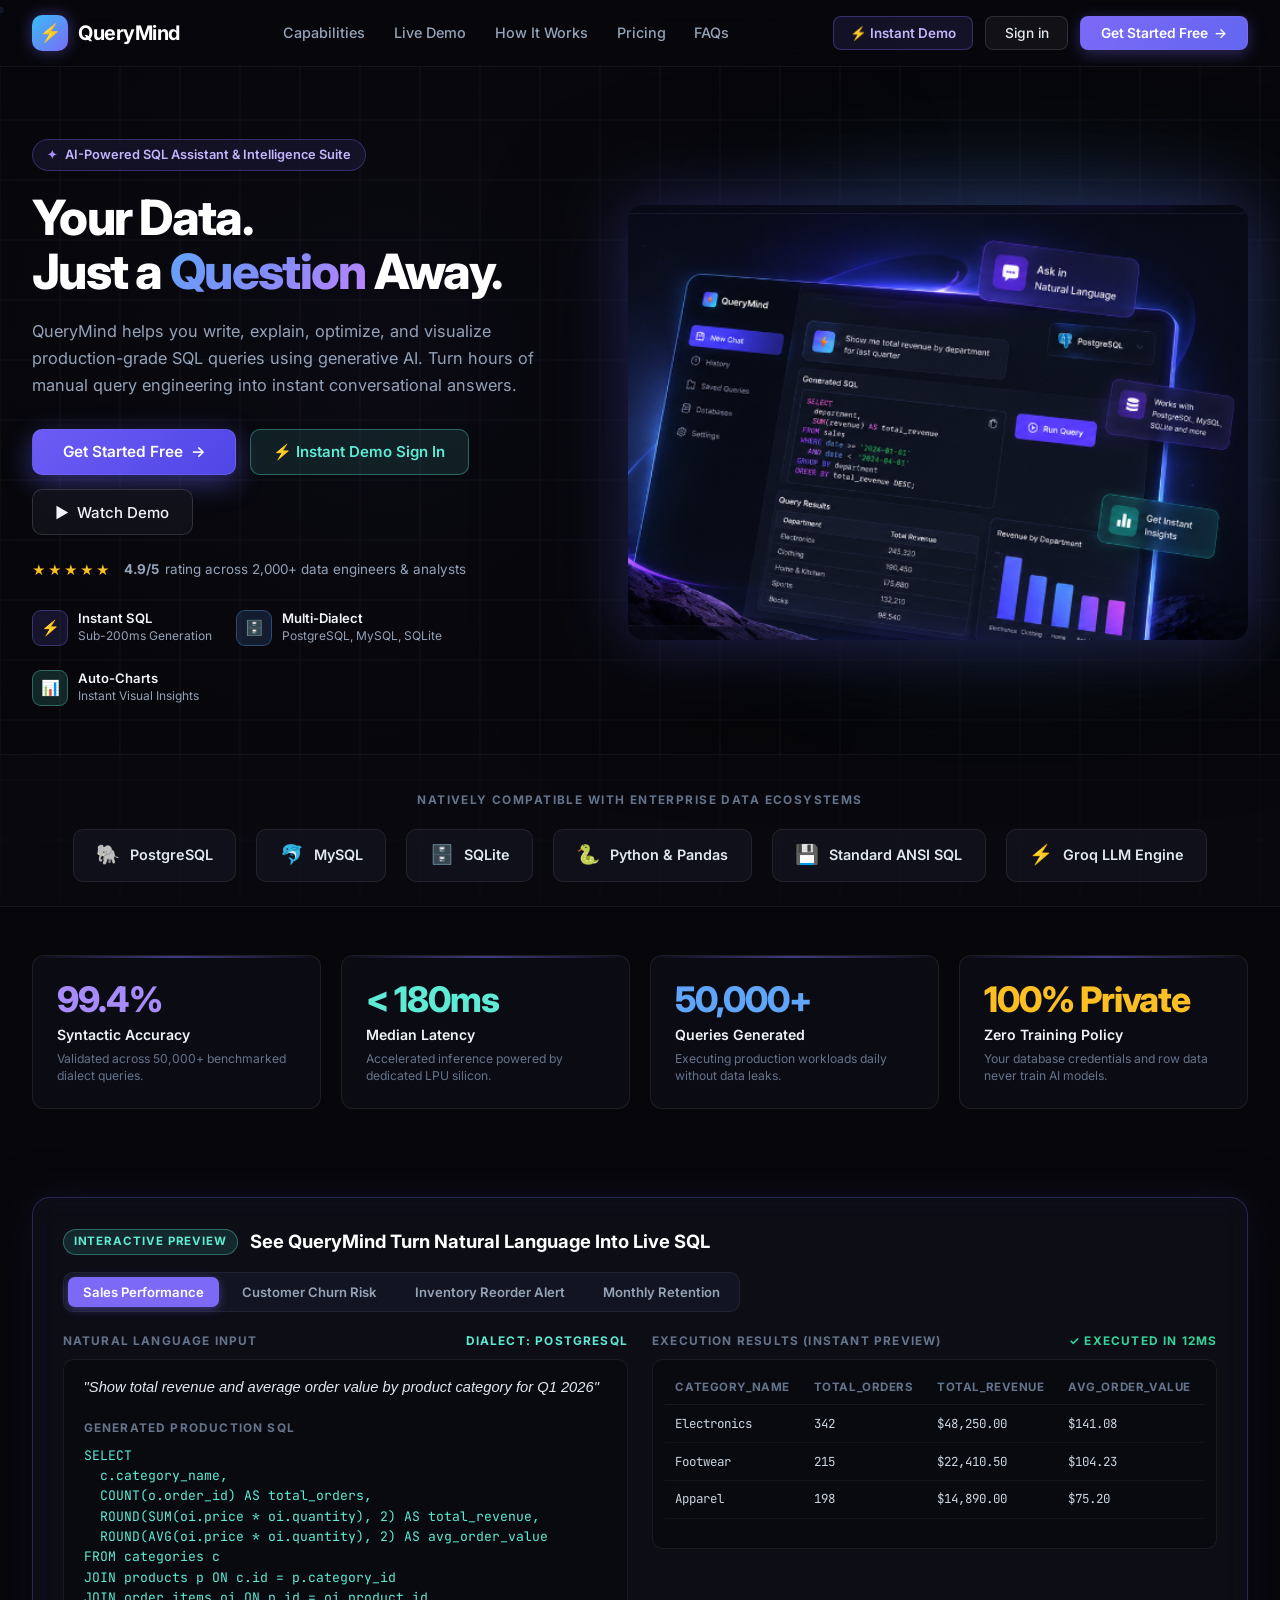
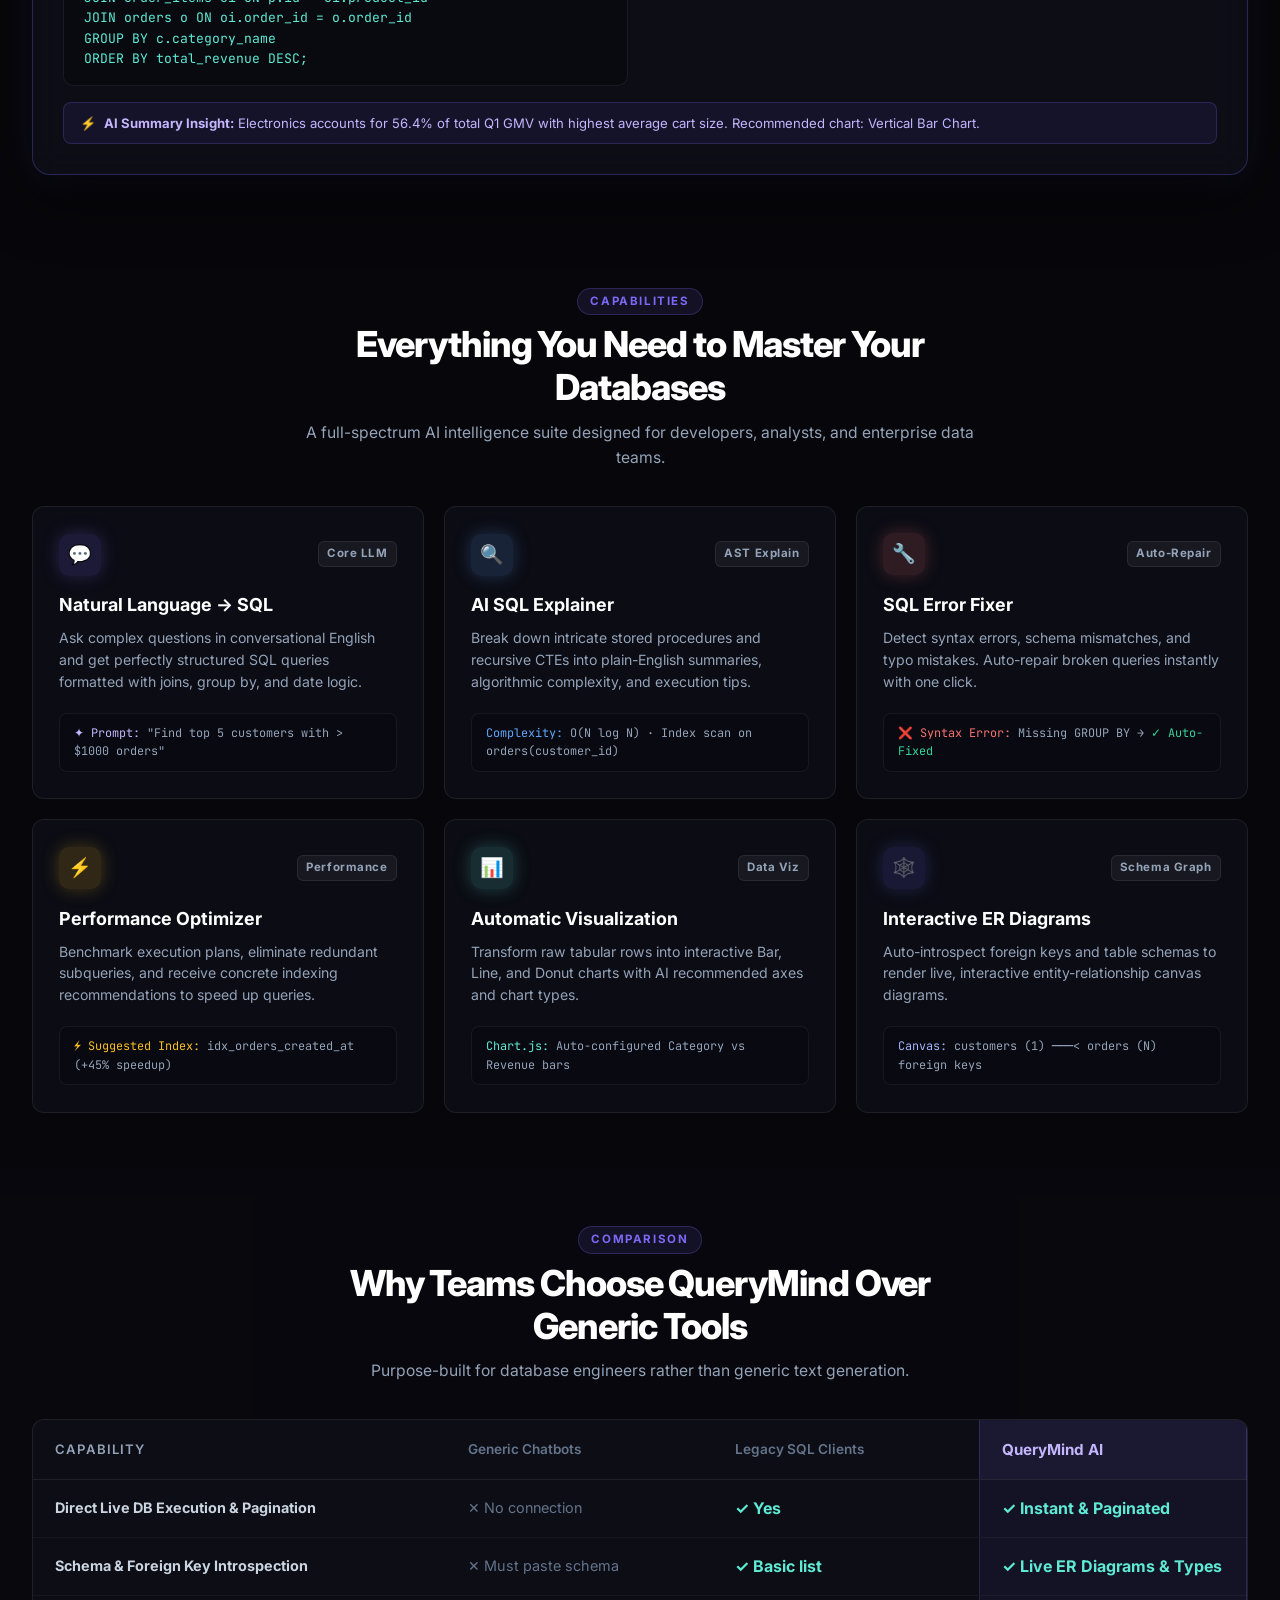
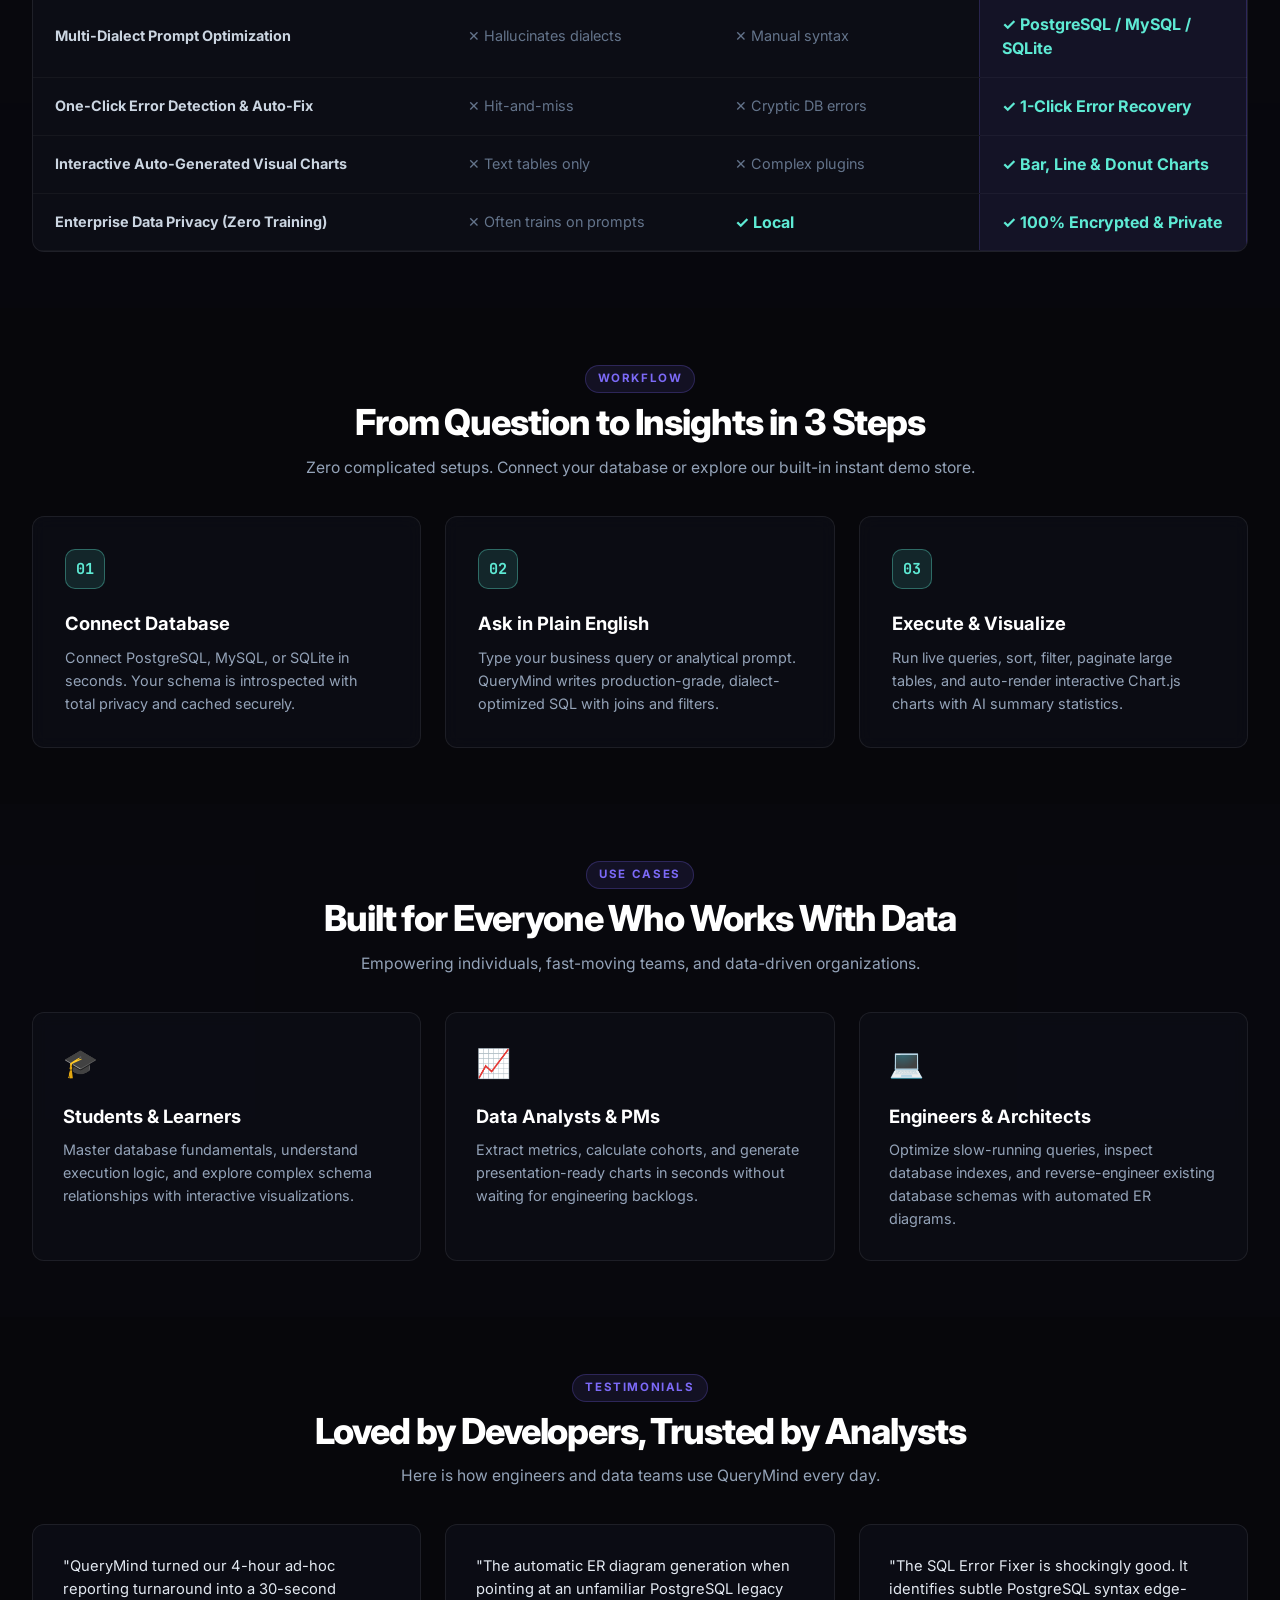
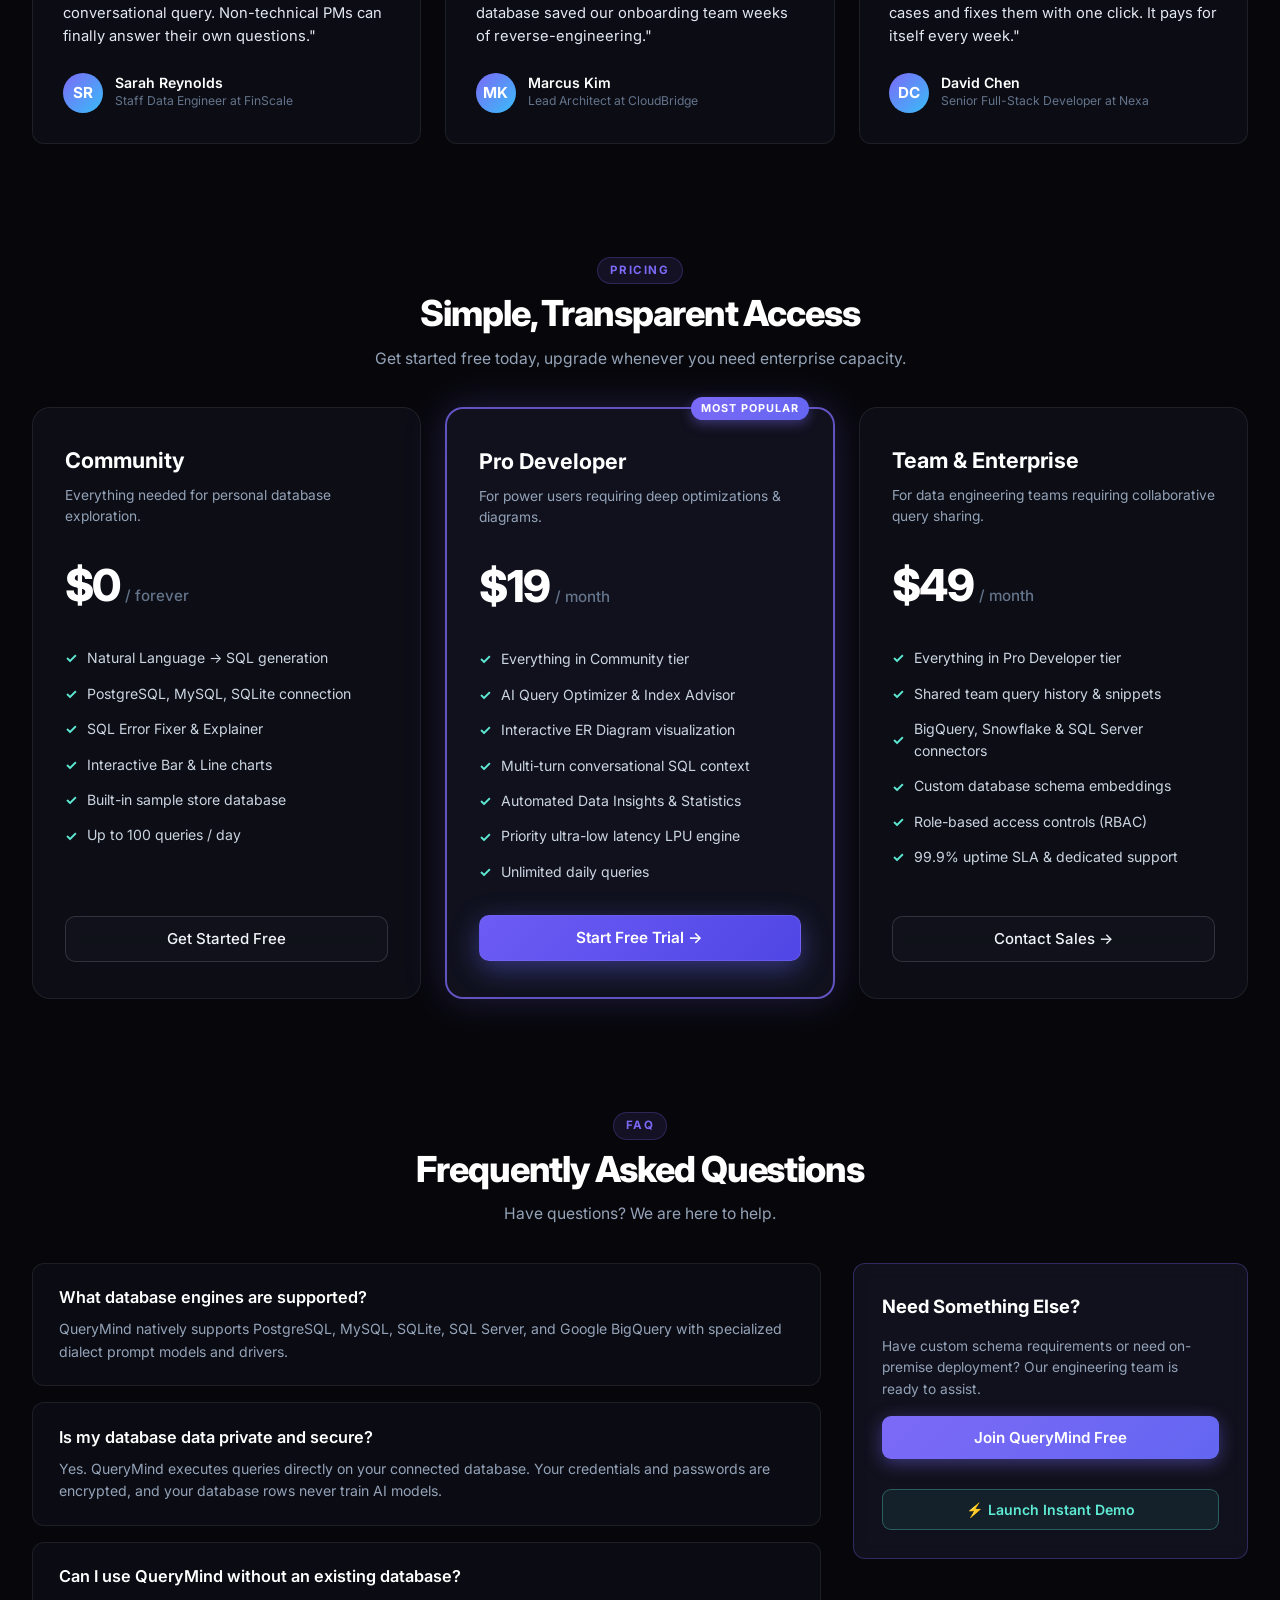
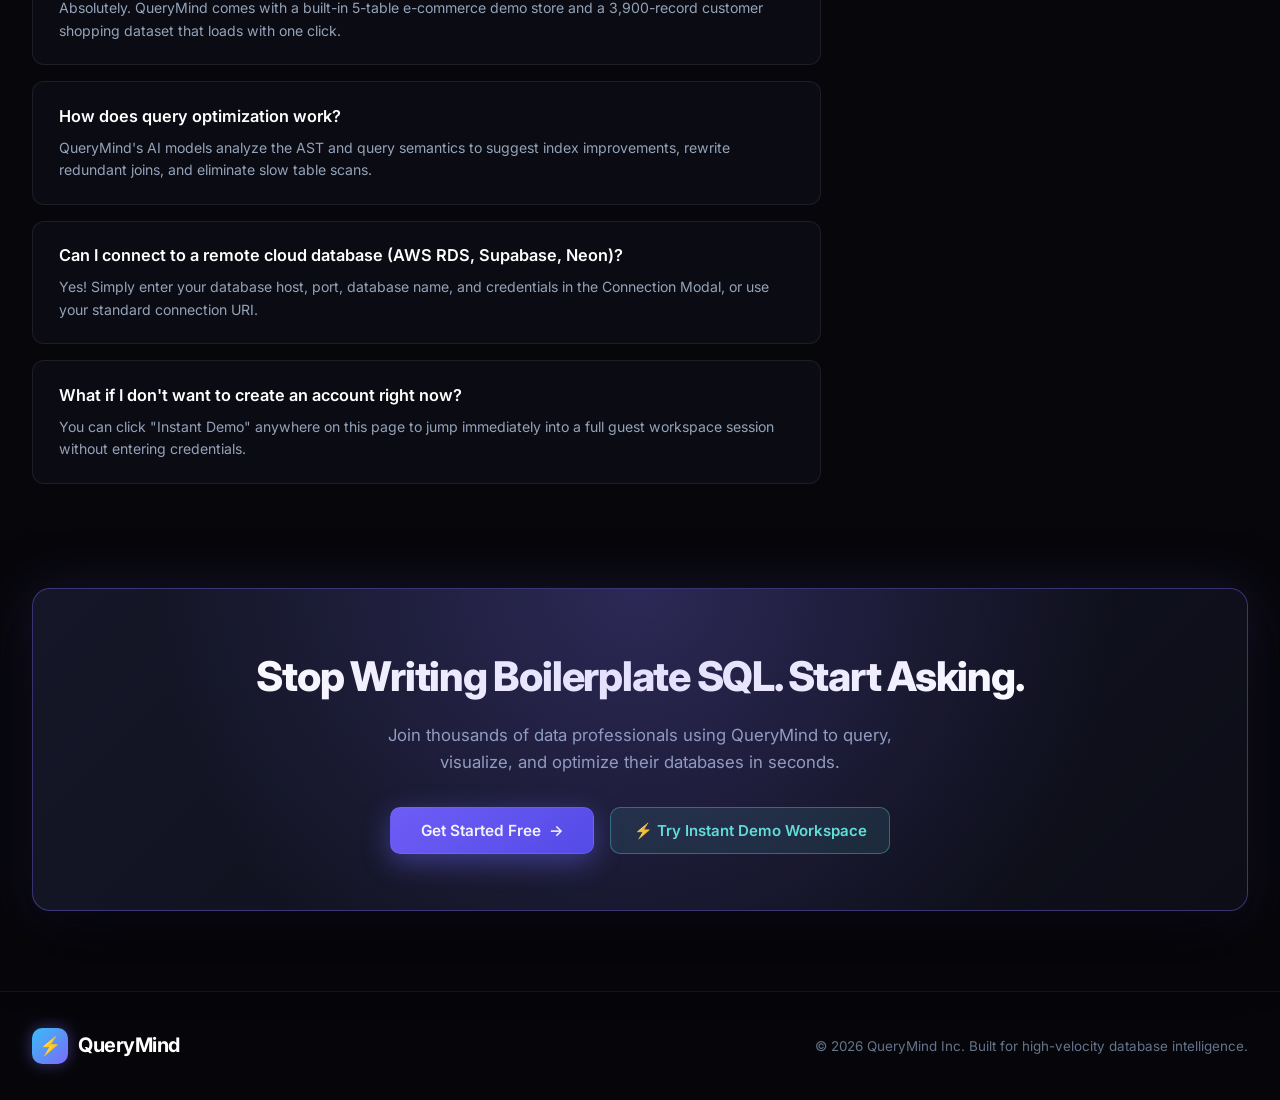
==== commit 88f1c360: "fix(landing): restore signin and get started auth buttons, add instant demo auth, and enrich landing" ====
--- a/templates/index.html
+++ b/templates/index.html
@@ -30,6 +30,8 @@
       --accent-hover: #6366f1;
       --accent2: #5eead4;
       --accent-blue: #60a5fa;
+      --accent-amber: #fbbf24;
+      --accent-emerald: #34d399;
       --text: #f8fafc;
       --text2: #94a3b8;
       --text3: #64748b;
@@ -74,19 +76,18 @@
 
     .float-snippet {
       position: absolute;
+      bottom: -30px;
       font-family: var(--mono);
       font-size: 11px;
-      color: #7c6af7;
+      color: var(--accent2);
       white-space: nowrap;
       animation: floatUp linear infinite;
       user-select: none;
     }
 
     @keyframes floatUp {
-      from { transform: translateY(110vh); opacity: 0; }
-      10%  { opacity: 1; }
-      90%  { opacity: 0.8; }
-      to   { transform: translateY(-10vh); opacity: 0; }
+      from { transform: translateY(0); opacity: 0.8; }
+      to   { transform: translateY(-110vh); opacity: 0; }
     }
 
     /* ── Layout Container ─────────────────────────────────────────────────── */
@@ -113,14 +114,14 @@
       z-index: 100;
       backdrop-filter: blur(14px);
       -webkit-backdrop-filter: blur(14px);
-      background: rgba(7, 7, 11, 0.78);
+      background: rgba(7, 7, 11, 0.82);
       border-bottom: 1px solid rgba(255, 255, 255, 0.06);
     }
 
     .navbar-inner {
       max-width: 1280px;
       margin: 0 auto;
-      padding: 1rem 2rem;
+      padding: 0.95rem 2rem;
       display: flex;
       align-items: center;
       justify-content: space-between;
@@ -176,14 +177,37 @@
     .nav-actions {
       display: flex;
       align-items: center;
-      gap: 0.85rem;
+      gap: 0.75rem;
+    }
+
+    .btn-nav-demo {
+      background: rgba(124, 106, 247, 0.12);
+      border: 1px solid rgba(124, 106, 247, 0.35);
+      color: #c4b5fd;
+      padding: 0.5rem 1rem;
+      border-radius: 8px;
+      font-size: 0.84rem;
+      font-weight: 600;
+      cursor: pointer;
+      font-family: var(--font);
+      transition: all 0.2s ease;
+      display: flex;
+      align-items: center;
+      gap: 6px;
+    }
+
+    .btn-nav-demo:hover {
+      background: rgba(124, 106, 247, 0.25);
+      border-color: rgba(124, 106, 247, 0.6);
+      color: #fff;
+      transform: translateY(-1px);
     }
 
     .btn-nav-signin {
       background: rgba(255, 255, 255, 0.05);
       border: 1px solid rgba(255, 255, 255, 0.12);
       color: #e2e8f0;
-      padding: 0.5rem 1.2rem;
+      padding: 0.5rem 1.15rem;
       border-radius: 8px;
       font-size: 0.86rem;
       font-weight: 500;
@@ -199,10 +223,10 @@
     }
 
     .btn-nav-cta {
-      background: linear-gradient(135deg, #6d5cf5 0%, #4f46e5 100%);
-      border: 1px solid rgba(124, 106, 247, 0.4);
-      color: #fff;
-      padding: 0.5rem 1.3rem;
+      background: linear-gradient(135deg, #7c6af7 0%, #6366f1 100%);
+      border: 1px solid rgba(124, 106, 247, 0.45);
+      color: #fff;
+      padding: 0.5rem 1.25rem;
       border-radius: 8px;
       font-size: 0.86rem;
       font-weight: 600;
@@ -211,40 +235,28 @@
       display: flex;
       align-items: center;
       gap: 6px;
-      box-shadow: 0 4px 16px rgba(109, 92, 245, 0.35);
+      box-shadow: 0 4px 16px rgba(124, 106, 247, 0.35);
       transition: all 0.2s ease;
     }
 
     .btn-nav-cta:hover {
-      box-shadow: 0 6px 22px rgba(109, 92, 245, 0.55);
+      box-shadow: 0 6px 22px rgba(124, 106, 247, 0.55);
       transform: translateY(-1px);
     }
 
-    .btn-nav-cta .arrow,
-    .btn-hero-primary .arrow {
-      font-size: 13px;
-      transition: transform 0.2s ease;
-      display: inline-block;
-    }
-
-    .btn-nav-cta:hover .arrow,
-    .btn-hero-primary:hover .arrow {
-      transform: translateX(3px);
-    }
-
-    /* ── Main Hero Section ────────────────────────────────────────────────── */
+    /* ── Hero Section ─────────────────────────────────────────────────────── */
     .hero-section {
-      padding: 3rem 0 3.5rem;
+      padding: 4.5rem 0 3rem;
+      position: relative;
     }
 
     .hero-grid {
       display: grid;
       grid-template-columns: 1fr 1.15fr;
-      gap: 3rem;
-      align-items: center;
-    }
-
-    /* Hero Left: Headline & CTAs */
+      gap: 3.5rem;
+      align-items: center;
+    }
+
     .hero-content {
       display: flex;
       flex-direction: column;
@@ -291,15 +303,15 @@
       font-size: 1.02rem;
       color: var(--text2);
       line-height: 1.65;
-      margin-bottom: 2rem;
+      margin-bottom: 1.85rem;
       max-width: 520px;
     }
 
     .hero-cta-group {
       display: flex;
       align-items: center;
-      gap: 1rem;
-      margin-bottom: 2.2rem;
+      gap: 0.85rem;
+      margin-bottom: 1.5rem;
       flex-wrap: wrap;
     }
 
@@ -325,19 +337,42 @@
       transform: translateY(-2px);
     }
 
+    .btn-hero-instant {
+      background: rgba(94, 234, 212, 0.1);
+      border: 1px solid rgba(94, 234, 212, 0.35);
+      color: #5eead4;
+      padding: 0.8rem 1.4rem;
+      border-radius: 10px;
+      font-size: 0.94rem;
+      font-weight: 600;
+      cursor: pointer;
+      font-family: var(--font);
+      display: flex;
+      align-items: center;
+      gap: 8px;
+      transition: all 0.2s ease;
+    }
+
+    .btn-hero-instant:hover {
+      background: rgba(94, 234, 212, 0.2);
+      border-color: rgba(94, 234, 212, 0.6);
+      transform: translateY(-2px);
+      box-shadow: 0 0 24px rgba(94, 234, 212, 0.25);
+    }
+
     .btn-hero-secondary {
       background: rgba(18, 19, 28, 0.85);
       border: 1px solid rgba(255, 255, 255, 0.14);
       color: #f1f5f9;
-      padding: 0.8rem 1.85rem;
+      padding: 0.8rem 1.4rem;
       border-radius: 10px;
-      font-size: 0.96rem;
+      font-size: 0.94rem;
       font-weight: 500;
       cursor: pointer;
       font-family: var(--font);
       display: flex;
       align-items: center;
-      gap: 10px;
+      gap: 8px;
       backdrop-filter: blur(10px);
       transition: all 0.2s ease;
     }
@@ -348,12 +383,29 @@
       transform: translateY(-1px);
     }
 
-    .play-icon {
-      font-size: 11px;
-      color: #94a3b8;
-    }
-
-    /* Hero feature highlights row */
+    /* Social Proof Stars */
+    .hero-social-proof {
+      display: flex;
+      align-items: center;
+      gap: 12px;
+      margin-bottom: 1.85rem;
+      font-size: 0.84rem;
+      color: var(--text2);
+    }
+
+    .star-rating {
+      color: #fbbf24;
+      font-size: 13px;
+      letter-spacing: 2px;
+    }
+
+    .proof-badge {
+      display: inline-flex;
+      align-items: center;
+      gap: 6px;
+    }
+
+    /* Feature Highlights Row */
     .hero-feature-row {
       display: flex;
       align-items: center;
@@ -412,7 +464,7 @@
       color: var(--text2);
     }
 
-    /* Hero Right: Clean Mockup (Without Artifacts) */
+    /* Hero Right: 3D Mockup */
     .hero-preview-wrapper {
       position: relative;
       display: flex;
@@ -442,25 +494,25 @@
     }
 
     .hero-mockup-img:hover {
-      transform: scale(1.015) translateY(-3px);
-      filter: drop-shadow(0 0 50px rgba(99, 102, 241, 0.5)) drop-shadow(0 30px 75px rgba(0, 0, 0, 0.95));
-    }
-
-    /* ── Trust & Tech Stack Section (Industrial Vector Cards) ─────────────── */
+      transform: translateY(-4px) scale(1.01);
+      filter: drop-shadow(0 0 45px rgba(124, 106, 247, 0.55)) drop-shadow(0 30px 70px rgba(0, 0, 0, 0.9));
+    }
+
+    /* ── Trust Section ────────────────────────────────────────────────────── */
     .trust-section {
-      padding: 2.5rem 0 3.5rem;
-      border-top: 1px solid rgba(255, 255, 255, 0.06);
-      border-bottom: 1px solid rgba(255, 255, 255, 0.06);
-      background: rgba(10, 11, 18, 0.45);
-      text-align: center;
+      padding: 2.25rem 0 1.5rem;
+      border-top: 1px solid rgba(255, 255, 255, 0.05);
+      border-bottom: 1px solid rgba(255, 255, 255, 0.05);
+      background: rgba(10, 11, 18, 0.5);
     }
 
     .trust-title {
       font-size: 0.74rem;
       font-weight: 700;
-      letter-spacing: 0.14em;
+      letter-spacing: 0.12em;
       color: var(--text3);
-      margin-bottom: 1.5rem;
+      text-align: center;
+      margin-bottom: 1.25rem;
       text-transform: uppercase;
     }
 
@@ -468,46 +520,291 @@
       display: flex;
       align-items: center;
       justify-content: center;
-      gap: 1.5rem;
+      gap: 1.25rem;
       flex-wrap: wrap;
     }
 
     .trust-badge-card {
-      background: rgba(18, 19, 30, 0.75);
+      display: flex;
+      align-items: center;
+      gap: 10px;
+      background: rgba(18, 19, 30, 0.8);
       border: 1px solid rgba(255, 255, 255, 0.08);
       border-radius: 10px;
       padding: 0.65rem 1.4rem;
-      display: flex;
-      align-items: center;
-      gap: 10px;
-      color: #cbd5e1;
-      font-size: 0.94rem;
+      font-size: 0.9rem;
       font-weight: 600;
+      color: #e2e8f0;
       transition: all 0.25s ease;
       user-select: none;
     }
 
     .trust-badge-card:hover {
+      border-color: rgba(124, 106, 247, 0.45);
+      background: rgba(26, 28, 44, 0.95);
+      transform: translateY(-2px);
+      box-shadow: 0 4px 18px rgba(0, 0, 0, 0.4), 0 0 16px rgba(124, 106, 247, 0.2);
+    }
+
+    .trust-icon {
+      font-size: 1.2rem;
+    }
+
+    /* ── Industrial KPI Metric Ribbon ─────────────────────────────────────── */
+    .kpi-section {
+      padding: 3rem 0;
+    }
+
+    .kpi-grid {
+      display: grid;
+      grid-template-columns: repeat(4, 1fr);
+      gap: 1.25rem;
+    }
+
+    .kpi-card {
+      background: rgba(14, 15, 24, 0.7);
+      border: 1px solid rgba(255, 255, 255, 0.08);
+      border-radius: var(--radius);
+      padding: 1.5rem;
+      display: flex;
+      flex-direction: column;
+      position: relative;
+      overflow: hidden;
+      backdrop-filter: blur(10px);
+      transition: all 0.3s ease;
+    }
+
+    .kpi-card:hover {
       border-color: rgba(124, 106, 247, 0.35);
-      background: rgba(26, 28, 44, 0.9);
-      color: #fff;
       transform: translateY(-2px);
-      box-shadow: 0 8px 24px rgba(0, 0, 0, 0.4);
-    }
-
-    .trust-icon {
-      font-size: 18px;
+      box-shadow: 0 12px 30px rgba(0, 0, 0, 0.5);
+    }
+
+    .kpi-card::before {
+      content: '';
+      position: absolute;
+      top: 0;
+      left: 0;
+      right: 0;
+      height: 2px;
+      background: linear-gradient(90deg, transparent, var(--accent), transparent);
+      opacity: 0.5;
+    }
+
+    .kpi-number {
+      font-size: 2.2rem;
+      font-weight: 800;
+      letter-spacing: -0.03em;
+      line-height: 1.1;
+      margin-bottom: 0.35rem;
+      font-family: var(--font);
+    }
+
+    .kpi-purple { color: #a78bfa; }
+    .kpi-teal   { color: #5eead4; }
+    .kpi-blue   { color: #60a5fa; }
+    .kpi-amber  { color: #fbbf24; }
+
+    .kpi-label {
+      font-size: 0.88rem;
+      font-weight: 600;
+      color: #f1f5f9;
+      margin-bottom: 0.25rem;
+    }
+
+    .kpi-desc {
+      font-size: 0.76rem;
+      color: var(--text3);
+      line-height: 1.4;
+    }
+
+    /* ── Interactive Playground Terminal Widget ───────────────────────────── */
+    .sandbox-section {
+      padding: 2.5rem 0 3.5rem;
+    }
+
+    .sandbox-card {
+      background: rgba(14, 15, 24, 0.85);
+      border: 1px solid rgba(124, 106, 247, 0.28);
+      border-radius: var(--radius-lg);
+      padding: 1.85rem;
+      box-shadow: 0 20px 60px rgba(0, 0, 0, 0.6), 0 0 35px rgba(124, 106, 247, 0.12);
+      backdrop-filter: blur(14px);
+    }
+
+    .sandbox-header {
+      display: flex;
+      align-items: center;
+      justify-content: space-between;
+      margin-bottom: 1.25rem;
+      flex-wrap: wrap;
+      gap: 1rem;
+    }
+
+    .sandbox-title-wrap {
+      display: flex;
+      align-items: center;
+      gap: 12px;
+    }
+
+    .sandbox-badge {
+      background: rgba(94, 234, 212, 0.12);
+      border: 1px solid rgba(94, 234, 212, 0.35);
+      color: #5eead4;
+      font-size: 0.72rem;
+      font-weight: 700;
+      letter-spacing: 0.08em;
+      text-transform: uppercase;
+      padding: 3px 10px;
+      border-radius: 999px;
+    }
+
+    .sandbox-title {
+      font-size: 1.15rem;
+      font-weight: 700;
+      color: #fff;
+    }
+
+    .sandbox-tabs {
+      display: flex;
+      align-items: center;
+      gap: 8px;
+      background: rgba(22, 23, 37, 0.8);
+      padding: 4px;
+      border-radius: 10px;
+      border: 1px solid rgba(255, 255, 255, 0.06);
+    }
+
+    .sandbox-tab {
+      background: transparent;
+      border: none;
+      color: var(--text2);
+      padding: 0.45rem 0.95rem;
+      font-size: 0.82rem;
+      font-weight: 600;
+      cursor: pointer;
+      border-radius: 7px;
+      transition: all 0.2s ease;
+      font-family: var(--font);
+    }
+
+    .sandbox-tab:hover {
+      color: #fff;
+    }
+
+    .sandbox-tab.active {
+      background: var(--accent);
+      color: #fff;
+      box-shadow: 0 2px 10px rgba(124, 106, 247, 0.45);
+    }
+
+    .sandbox-body {
+      display: grid;
+      grid-template-columns: 1fr 1fr;
+      gap: 1.5rem;
+    }
+
+    .sandbox-pane {
+      display: flex;
+      flex-direction: column;
+    }
+
+    .pane-label {
+      font-size: 0.74rem;
+      font-weight: 700;
+      letter-spacing: 0.1em;
+      color: var(--text3);
+      text-transform: uppercase;
+      margin-bottom: 0.5rem;
+      display: flex;
+      align-items: center;
+      justify-content: space-between;
+    }
+
+    .pane-box {
+      background: #090a10;
+      border: 1px solid rgba(255, 255, 255, 0.07);
+      border-radius: 10px;
+      padding: 1rem 1.25rem;
+      min-height: 190px;
+      display: flex;
+      flex-direction: column;
+    }
+
+    .nl-input-display {
+      font-size: 0.92rem;
+      color: #e2e8f0;
+      line-height: 1.5;
+      font-style: italic;
+      margin-bottom: 0.85rem;
+    }
+
+    .sql-code-display {
+      font-family: var(--mono);
+      font-size: 0.82rem;
+      color: #5eead4;
+      line-height: 1.55;
+      white-space: pre-wrap;
+      overflow-x: auto;
+      flex: 1;
+    }
+
+    .pane-table-box {
+      background: #090a10;
+      border: 1px solid rgba(255, 255, 255, 0.07);
+      border-radius: 10px;
+      padding: 0.75rem;
+      min-height: 190px;
+      display: flex;
+      flex-direction: column;
+    }
+
+    .mini-data-table {
+      width: 100%;
+      border-collapse: collapse;
+      font-size: 0.8rem;
+    }
+
+    .mini-data-table th {
+      text-align: left;
+      padding: 0.45rem 0.65rem;
+      color: var(--text3);
+      font-size: 0.72rem;
+      text-transform: uppercase;
+      letter-spacing: 0.05em;
+      border-bottom: 1px solid rgba(255, 255, 255, 0.06);
+    }
+
+    .mini-data-table td {
+      padding: 0.55rem 0.65rem;
+      color: #cbd5e1;
+      border-bottom: 1px solid rgba(255, 255, 255, 0.04);
+      font-family: var(--mono);
+      font-size: 0.78rem;
+    }
+
+    .sandbox-footer-insight {
+      margin-top: 1rem;
+      background: rgba(124, 106, 247, 0.09);
+      border: 1px solid rgba(124, 106, 247, 0.22);
+      border-radius: 8px;
+      padding: 0.6rem 1rem;
+      font-size: 0.82rem;
+      color: #c4b5fd;
+      display: flex;
+      align-items: center;
+      gap: 8px;
     }
 
     /* ── Showcase Section Standards ───────────────────────────────────────── */
     .section-wrap {
-      padding: 4.5rem 0;
+      padding: 3.5rem 0;
     }
 
     .section-header {
       text-align: center;
       max-width: 680px;
-      margin: 0 auto 3.25rem;
+      margin: 0 auto 2.25rem;
     }
 
     .section-badge {
@@ -516,7 +813,7 @@
       letter-spacing: 0.14em;
       color: var(--accent);
       text-transform: uppercase;
-      margin-bottom: 0.75rem;
+      margin-bottom: 0.5rem;
       display: inline-block;
       padding: 4px 12px;
       background: rgba(124, 106, 247, 0.1);
@@ -525,16 +822,16 @@
     }
 
     .section-title {
-      font-size: clamp(1.85rem, 2.8vw, 2.5rem);
+      font-size: clamp(1.85rem, 2.8vw, 2.45rem);
       font-weight: 800;
       letter-spacing: -0.03em;
       color: #fff;
-      margin-bottom: 0.85rem;
-      line-height: 1.22;
+      margin-bottom: 0.65rem;
+      line-height: 1.2;
     }
 
     .section-sub {
-      font-size: 1rem;
+      font-size: 0.98rem;
       color: var(--text2);
       line-height: 1.6;
     }
@@ -542,146 +839,300 @@
     /* ── Features Grid (Bento Style) ──────────────────────────────────────── */
     .features-grid {
       display: grid;
-      grid-template-columns: repeat(auto-fit, minmax(350px, 1fr));
-      gap: 1.5rem;
+      grid-template-columns: repeat(3, 1fr);
+      gap: 1.25rem;
     }
 
     .feature-card {
       background: rgba(14, 15, 24, 0.75);
+      border: 1px solid rgba(255, 255, 255, 0.08);
+      border-radius: var(--radius);
+      padding: 1.65rem;
+      transition: all 0.3s ease;
+      backdrop-filter: blur(8px);
+      display: flex;
+      flex-direction: column;
+      position: relative;
+    }
+
+    .feature-card:hover {
+      border-color: rgba(124, 106, 247, 0.4);
+      transform: translateY(-4px);
+      box-shadow: 0 16px 40px rgba(0, 0, 0, 0.4), 0 0 30px rgba(124, 106, 247, 0.12);
+    }
+
+    .f-header-row {
+      display: flex;
+      align-items: center;
+      justify-content: space-between;
+      margin-bottom: 1rem;
+    }
+
+    .f-icon {
+      width: 42px;
+      height: 42px;
+      border-radius: 10px;
+      display: flex;
+      align-items: center;
+      justify-content: center;
+      font-size: 19px;
+    }
+
+    .purple-glow { background: rgba(124, 106, 247, 0.15); color: #c4b5fd; box-shadow: 0 0 18px rgba(124, 106, 247, 0.25); }
+    .blue-glow   { background: rgba(96, 165, 250, 0.15); color: #93c5fd; box-shadow: 0 0 18px rgba(96, 165, 250, 0.25); }
+    .red-glow    { background: rgba(248, 113, 113, 0.15); color: #fca5a5; box-shadow: 0 0 18px rgba(248, 113, 113, 0.25); }
+    .amber-glow  { background: rgba(251, 191, 36, 0.15); color: #fde68a; box-shadow: 0 0 18px rgba(251, 191, 36, 0.25); }
+    .teal-glow   { background: rgba(94, 234, 212, 0.15); color: #5eead4; box-shadow: 0 0 18px rgba(94, 234, 212, 0.25); }
+    .indigo-glow { background: rgba(99, 102, 241, 0.15); color: #a5b4fc; box-shadow: 0 0 18px rgba(99, 102, 241, 0.25); }
+
+    .f-tag {
+      font-size: 0.72rem;
+      font-weight: 700;
+      letter-spacing: 0.05em;
+      padding: 3px 8px;
+      border-radius: 6px;
+      background: rgba(255, 255, 255, 0.05);
+      border: 1px solid rgba(255, 255, 255, 0.08);
+      color: var(--text2);
+    }
+
+    .feature-card h3 {
+      font-size: 1.12rem;
+      font-weight: 700;
+      color: #fff;
+      margin-bottom: 0.5rem;
+    }
+
+    .feature-card p {
+      font-size: 0.88rem;
+      color: var(--text2);
+      line-height: 1.55;
+      margin-bottom: 1.25rem;
+      flex: 1;
+    }
+
+    .f-micro-visual {
+      background: #090a11;
+      border: 1px solid rgba(255, 255, 255, 0.06);
+      border-radius: 8px;
+      padding: 0.65rem 0.85rem;
+      font-family: var(--mono);
+      font-size: 0.74rem;
+      color: #94a3b8;
+    }
+
+    /* ── Comparison Table ─────────────────────────────────────────────────── */
+    .compare-section {
+      padding: 3.5rem 0;
+      background: rgba(10, 11, 18, 0.35);
+    }
+
+    .compare-table-wrapper {
+      background: rgba(14, 15, 24, 0.8);
+      border: 1px solid rgba(255, 255, 255, 0.08);
+      border-radius: var(--radius);
+      overflow-x: auto;
+      backdrop-filter: blur(10px);
+    }
+
+    .compare-table {
+      width: 100%;
+      border-collapse: collapse;
+      font-size: 0.9rem;
+    }
+
+    .compare-table th {
+      padding: 1.1rem 1.4rem;
+      text-align: left;
+      font-weight: 600;
+      border-bottom: 1px solid rgba(255, 255, 255, 0.08);
+    }
+
+    .compare-table th.col-feature { width: 34%; color: var(--text2); font-size: 0.82rem; text-transform: uppercase; letter-spacing: 0.08em; }
+    .compare-table th.col-generic { width: 22%; color: var(--text3); font-size: 0.85rem; }
+    .compare-table th.col-legacy  { width: 22%; color: var(--text3); font-size: 0.85rem; }
+    .compare-table th.col-qm      { width: 22%; color: #c4b5fd; background: rgba(124, 106, 247, 0.12); border-left: 1px solid rgba(124, 106, 247, 0.3); border-right: 1px solid rgba(124, 106, 247, 0.3); font-size: 0.95rem; font-weight: 700; }
+
+    .compare-table td {
+      padding: 1rem 1.4rem;
+      border-bottom: 1px solid rgba(255, 255, 255, 0.04);
+      color: #cbd5e1;
+    }
+
+    .compare-table td.col-qm {
+      background: rgba(124, 106, 247, 0.07);
+      border-left: 1px solid rgba(124, 106, 247, 0.25);
+      border-right: 1px solid rgba(124, 106, 247, 0.25);
+      color: #fff;
+      font-weight: 600;
+    }
+
+    .badge-check { color: #5eead4; font-weight: 700; font-size: 1rem; }
+    .badge-cross { color: #64748b; font-size: 0.9rem; }
+
+    /* ── How It Works Grid ────────────────────────────────────────────────── */
+    .steps-grid {
+      display: grid;
+      grid-template-columns: repeat(3, 1fr);
+      gap: 1.5rem;
+    }
+
+    .step-card {
+      background: rgba(14, 15, 24, 0.7);
+      border: 1px solid rgba(255, 255, 255, 0.08);
+      border-radius: var(--radius);
+      padding: 2rem;
+      position: relative;
+      backdrop-filter: blur(8px);
+      transition: all 0.3s ease;
+    }
+
+    .step-card:hover {
+      border-color: rgba(94, 234, 212, 0.35);
+      transform: translateY(-3px);
+      box-shadow: 0 16px 36px rgba(0, 0, 0, 0.4);
+    }
+
+    .step-badge {
+      width: 40px;
+      height: 40px;
+      border-radius: 10px;
+      background: rgba(94, 234, 212, 0.12);
+      border: 1px solid rgba(94, 234, 212, 0.35);
+      color: #5eead4;
+      display: flex;
+      align-items: center;
+      justify-content: center;
+      font-size: 0.95rem;
+      font-weight: 700;
+      font-family: var(--mono);
+      margin-bottom: 1.25rem;
+    }
+
+    .step-card h3 {
+      font-size: 1.15rem;
+      font-weight: 700;
+      color: #fff;
+      margin-bottom: 0.55rem;
+    }
+
+    .step-card p {
+      font-size: 0.9rem;
+      color: var(--text2);
+      line-height: 1.6;
+    }
+
+    /* ── Use Cases Grid ───────────────────────────────────────────────────── */
+    .usecase-grid {
+      display: grid;
+      grid-template-columns: repeat(3, 1fr);
+      gap: 1.5rem;
+    }
+
+    .usecase-card {
+      background: rgba(14, 15, 24, 0.7);
       border: 1px solid rgba(255, 255, 255, 0.08);
       border-radius: var(--radius);
       padding: 1.85rem;
       transition: all 0.3s ease;
       backdrop-filter: blur(8px);
-      display: flex;
-      flex-direction: column;
-    }
-
-    .feature-card:hover {
-      border-color: rgba(124, 106, 247, 0.35);
-      transform: translateY(-4px);
-      box-shadow: 0 16px 40px rgba(0, 0, 0, 0.4), 0 0 30px rgba(124, 106, 247, 0.12);
-    }
-
-    .f-icon {
-      width: 44px;
-      height: 44px;
-      border-radius: 11px;
-      display: flex;
-      align-items: center;
-      justify-content: center;
-      font-size: 20px;
-      margin-bottom: 1.2rem;
-    }
-
-    .purple-glow { background: rgba(124, 106, 247, 0.15); color: #c4b5fd; box-shadow: 0 0 20px rgba(124, 106, 247, 0.25); }
-    .blue-glow   { background: rgba(96, 165, 250, 0.15); color: #93c5fd; box-shadow: 0 0 20px rgba(96, 165, 250, 0.25); }
-    .red-glow    { background: rgba(248, 113, 113, 0.15); color: #fca5a5; box-shadow: 0 0 20px rgba(248, 113, 113, 0.25); }
-    .amber-glow  { background: rgba(251, 191, 36, 0.15); color: #fde68a; box-shadow: 0 0 20px rgba(251, 191, 36, 0.25); }
-    .teal-glow   { background: rgba(94, 234, 212, 0.15); color: #5eead4; box-shadow: 0 0 20px rgba(94, 234, 212, 0.25); }
-    .indigo-glow { background: rgba(99, 102, 241, 0.15); color: #a5b4fc; box-shadow: 0 0 20px rgba(99, 102, 241, 0.25); }
-
-    .feature-card h3 {
+    }
+
+    .usecase-card:hover {
+      border-color: rgba(96, 165, 250, 0.35);
+      transform: translateY(-3px);
+    }
+
+    .usecase-icon {
+      font-size: 1.75rem;
+      margin-bottom: 1rem;
+    }
+
+    .usecase-card h3 {
       font-size: 1.15rem;
       font-weight: 700;
       color: #fff;
-      margin-bottom: 0.55rem;
-    }
-
-    .feature-card p {
+      margin-bottom: 0.5rem;
+    }
+
+    .usecase-card p {
       font-size: 0.9rem;
       color: var(--text2);
       line-height: 1.6;
     }
 
-    /* ── How It Works Grid ────────────────────────────────────────────────── */
-    .steps-grid {
+    /* ── Testimonials (Wall of Love) ──────────────────────────────────────── */
+    .testimonials-section {
+      padding: 3.5rem 0;
+    }
+
+    .testimonials-grid {
       display: grid;
-      grid-template-columns: repeat(auto-fit, minmax(290px, 1fr));
-      gap: 1.8rem;
-    }
-
-    .step-card {
-      background: rgba(14, 15, 24, 0.75);
-      border: 1px solid rgba(255, 255, 255, 0.08);
-      border-radius: var(--radius);
-      padding: 2rem 1.8rem;
-      transition: all 0.3s ease;
-      position: relative;
-    }
-
-    .step-card:hover {
-      border-color: rgba(94, 234, 212, 0.3);
-      transform: translateY(-3px);
-    }
-
-    .step-badge {
-      font-family: var(--mono);
-      font-size: 1.35rem;
-      font-weight: 700;
-      color: var(--accent2);
-      margin-bottom: 1rem;
-      opacity: 0.85;
-    }
-
-    .step-card h3 {
-      font-size: 1.18rem;
-      font-weight: 700;
-      color: #fff;
-      margin-bottom: 0.55rem;
-    }
-
-    .step-card p {
-      font-size: 0.88rem;
-      color: var(--text2);
-      line-height: 1.6;
-    }
-
-    /* ── Use Cases Section ────────────────────────────────────────────────── */
-    .usecase-grid {
-      display: grid;
-      grid-template-columns: repeat(auto-fit, minmax(320px, 1fr));
+      grid-template-columns: repeat(3, 1fr);
       gap: 1.5rem;
     }
 
-    .usecase-card {
+    .testi-card {
       background: rgba(14, 15, 24, 0.75);
       border: 1px solid rgba(255, 255, 255, 0.08);
       border-radius: var(--radius);
       padding: 1.85rem;
+      display: flex;
+      flex-direction: column;
+      justify-content: space-between;
+      backdrop-filter: blur(8px);
       transition: all 0.3s ease;
     }
 
-    .usecase-card:hover {
-      border-color: rgba(96, 165, 250, 0.35);
+    .testi-card:hover {
+      border-color: rgba(124, 106, 247, 0.35);
       transform: translateY(-3px);
     }
 
-    .usecase-icon {
-      font-size: 28px;
-      margin-bottom: 1rem;
-    }
-
-    .usecase-card h3 {
-      font-size: 1.15rem;
+    .testi-quote {
+      font-size: 0.92rem;
+      color: #e2e8f0;
+      line-height: 1.6;
+      margin-bottom: 1.5rem;
+    }
+
+    .testi-author {
+      display: flex;
+      align-items: center;
+      gap: 12px;
+    }
+
+    .testi-avatar {
+      width: 40px;
+      height: 40px;
+      border-radius: 50%;
+      background: linear-gradient(135deg, #7c6af7 0%, #38bdf8 100%);
+      display: flex;
+      align-items: center;
+      justify-content: center;
       font-weight: 700;
-      color: #fff;
-      margin-bottom: 0.55rem;
-    }
-
-    .usecase-card p {
+      font-size: 0.95rem;
+      color: #fff;
+    }
+
+    .author-name {
       font-size: 0.88rem;
-      color: var(--text2);
-      line-height: 1.6;
-    }
-
-    /* ── Pricing Grid ─────────────────────────────────────────────────────── */
+      font-weight: 600;
+      color: #fff;
+      line-height: 1.2;
+    }
+
+    .author-role {
+      font-size: 0.76rem;
+      color: var(--text3);
+    }
+
+    /* ── Pricing Grid (3-Tier Industrial Architecture) ────────────────────── */
     .pricing-grid {
       display: grid;
-      grid-template-columns: repeat(auto-fit, minmax(320px, 1fr));
-      gap: 2rem;
-      max-width: 860px;
-      margin: 0 auto;
+      grid-template-columns: repeat(3, 1fr);
+      gap: 1.5rem;
+      align-items: stretch;
     }
 
     .pricing-card {
@@ -692,102 +1143,123 @@
       display: flex;
       flex-direction: column;
       position: relative;
+      backdrop-filter: blur(10px);
       transition: all 0.3s ease;
     }
 
+    .pricing-card:hover {
+      border-color: rgba(124, 106, 247, 0.35);
+      transform: translateY(-4px);
+      box-shadow: 0 16px 45px rgba(0, 0, 0, 0.5);
+    }
+
     .pricing-card.featured {
-      border-color: rgba(124, 106, 247, 0.45);
-      box-shadow: 0 0 40px rgba(124, 106, 247, 0.18);
+      background: rgba(18, 19, 32, 0.92);
+      border: 2px solid rgba(124, 106, 247, 0.75);
+      box-shadow: 0 0 40px rgba(124, 106, 247, 0.22);
     }
 
     .pricing-badge {
       position: absolute;
       top: -12px;
       right: 24px;
-      background: linear-gradient(135deg, #6d5cf5, #4f46e5);
-      color: #fff;
-      font-size: 0.72rem;
+      background: linear-gradient(135deg, #7c6af7 0%, #6366f1 100%);
+      color: #fff;
+      font-size: 0.68rem;
       font-weight: 700;
-      padding: 3px 12px;
+      letter-spacing: 0.09em;
+      padding: 3px 10px;
       border-radius: 999px;
-      letter-spacing: 0.05em;
+      box-shadow: 0 4px 12px rgba(124, 106, 247, 0.4);
     }
 
     .pricing-title {
       font-size: 1.35rem;
       font-weight: 700;
       color: #fff;
-      margin-bottom: 0.4rem;
+      margin-bottom: 0.45rem;
     }
 
     .pricing-desc {
       font-size: 0.86rem;
       color: var(--text2);
       margin-bottom: 1.5rem;
+      min-height: 40px;
     }
 
     .pricing-price {
-      font-size: 2.5rem;
+      font-size: 2.75rem;
       font-weight: 800;
       color: #fff;
-      margin-bottom: 1.5rem;
+      letter-spacing: -0.04em;
+      margin-bottom: 1.75rem;
+      display: flex;
+      align-items: baseline;
+      gap: 6px;
     }
 
     .pricing-price span {
       font-size: 0.95rem;
       font-weight: 500;
       color: var(--text3);
+      letter-spacing: 0;
     }
 
     .pricing-features {
       list-style: none;
       display: flex;
       flex-direction: column;
-      gap: 0.8rem;
+      gap: 0.85rem;
       margin-bottom: 2rem;
       flex: 1;
     }
 
     .pricing-features li {
+      display: flex;
+      align-items: center;
+      gap: 10px;
       font-size: 0.88rem;
       color: #cbd5e1;
-      display: flex;
-      align-items: center;
-      gap: 9px;
     }
 
     .check-icon {
-      color: #4ade80;
+      color: var(--accent2);
       font-weight: 700;
       font-size: 14px;
     }
 
-    /* ── FAQs Accordion ───────────────────────────────────────────────────── */
+    /* ── FAQs Section (2-Column Balanced) ─────────────────────────────────── */
+    .faq-layout {
+      display: grid;
+      grid-template-columns: 2fr 1fr;
+      gap: 2rem;
+      align-items: start;
+    }
+
     .faq-list {
-      max-width: 820px;
-      margin: 0 auto;
       display: flex;
       flex-direction: column;
       gap: 1rem;
     }
 
     .faq-item {
-      background: rgba(14, 15, 24, 0.75);
+      background: rgba(14, 15, 24, 0.7);
       border: 1px solid rgba(255, 255, 255, 0.08);
       border-radius: var(--radius);
-      padding: 1.35rem 1.6rem;
+      padding: 1.35rem 1.65rem;
       transition: all 0.25s ease;
     }
 
     .faq-item:hover {
       border-color: rgba(255, 255, 255, 0.16);
+      background: rgba(20, 22, 34, 0.85);
     }
 
     .faq-item h4 {
-      font-size: 1rem;
+      font-size: 1.02rem;
       font-weight: 600;
       color: #fff;
-      margin-bottom: 0.45rem;
+      margin-bottom: 0.5rem;
     }
 
     .faq-item p {
@@ -796,21 +1268,89 @@
       line-height: 1.6;
     }
 
+    .faq-side-card {
+      background: rgba(18, 19, 32, 0.85);
+      border: 1px solid rgba(124, 106, 247, 0.3);
+      border-radius: var(--radius);
+      padding: 1.75rem;
+      display: flex;
+      flex-direction: column;
+      gap: 1rem;
+      backdrop-filter: blur(10px);
+    }
+
+    .faq-side-card h3 {
+      font-size: 1.15rem;
+      color: #fff;
+    }
+
+    .faq-side-card p {
+      font-size: 0.86rem;
+      color: var(--text2);
+      line-height: 1.55;
+    }
+
+    /* ── High-Impact Pre-Footer CTA Banner ────────────────────────────────── */
+    .cta-banner-section {
+      padding: 3rem 0 5rem;
+    }
+
+    .cta-banner-card {
+      background: linear-gradient(135deg, rgba(22, 24, 42, 0.95) 0%, rgba(13, 14, 24, 0.95) 100%);
+      border: 1px solid rgba(124, 106, 247, 0.4);
+      border-radius: var(--radius-lg);
+      padding: 3.5rem 2rem;
+      text-align: center;
+      position: relative;
+      overflow: hidden;
+      box-shadow: 0 25px 70px rgba(0, 0, 0, 0.7), 0 0 50px rgba(124, 106, 247, 0.18);
+    }
+
+    .cta-banner-card::before {
+      content: '';
+      position: absolute;
+      inset: 0;
+      background: radial-gradient(circle at 50% 0%, rgba(124, 106, 247, 0.25) 0%, transparent 70%);
+      pointer-events: none;
+    }
+
+    .cta-title {
+      font-size: clamp(2rem, 3.2vw, 2.75rem);
+      font-weight: 800;
+      letter-spacing: -0.03em;
+      color: #fff;
+      margin-bottom: 0.85rem;
+    }
+
+    .cta-subtitle {
+      font-size: 1.05rem;
+      color: var(--text2);
+      max-width: 580px;
+      margin: 0 auto 2rem;
+      line-height: 1.6;
+    }
+
+    .cta-button-group {
+      display: flex;
+      align-items: center;
+      justify-content: center;
+      gap: 1rem;
+      flex-wrap: wrap;
+    }
+
     /* ── Footer ───────────────────────────────────────────────────────────── */
     .footer {
-      width: 100%;
       border-top: 1px solid rgba(255, 255, 255, 0.06);
-      padding: 2.5rem 0;
-      margin-top: auto;
-      background: rgba(7, 7, 11, 0.85);
+      background: rgba(7, 7, 11, 0.9);
+      padding: 2.25rem 0;
     }
 
     .footer-inner {
       display: flex;
+      align-items: center;
       justify-content: space-between;
-      align-items: center;
       flex-wrap: wrap;
-      gap: 1.5rem;
+      gap: 1rem;
     }
 
     .footer-brand {
@@ -824,50 +1364,50 @@
       color: var(--text3);
     }
 
-    /* ── Auth Modal Dialog ────────────────────────────────────────────────── */
+    /* ── Auth Modal Dialog (100% Reliable & Centered) ─────────────────────── */
     .auth-modal-overlay,
     .demo-modal-overlay {
       position: fixed;
       inset: 0;
-      z-index: 1000;
-      background: rgba(3, 4, 7, 0.8);
+      z-index: 999999;
+      background: rgba(3, 4, 7, 0.85);
       backdrop-filter: blur(14px);
       -webkit-backdrop-filter: blur(14px);
       display: flex;
       align-items: center;
       justify-content: center;
       padding: 1.5rem;
-      animation: fadeIn 0.25s ease both;
+      animation: fadeIn 0.2s ease both;
     }
 
     .auth-modal-dialog {
       width: 100%;
       max-width: 440px;
-      background: #0f1019;
-      border: 1px solid rgba(124, 106, 247, 0.32);
+      background: #0e0f18;
+      border: 1px solid rgba(124, 106, 247, 0.4);
       border-radius: 18px;
       padding: 2.25rem;
-      box-shadow: 0 25px 70px rgba(0, 0, 0, 0.8), 0 0 50px rgba(124, 106, 247, 0.2);
+      box-shadow: 0 25px 70px rgba(0, 0, 0, 0.85), 0 0 50px rgba(124, 106, 247, 0.25);
       position: relative;
-      animation: modalZoom 0.28s cubic-bezier(0.16, 1, 0.3, 1) both;
+      animation: modalZoom 0.25s cubic-bezier(0.16, 1, 0.3, 1) both;
     }
 
     .modal-close-btn {
       position: absolute;
-      top: 18px;
-      right: 18px;
+      top: 16px;
+      right: 16px;
       width: 32px;
       height: 32px;
+      background: rgba(255, 255, 255, 0.05);
+      border: 1px solid rgba(255, 255, 255, 0.1);
       border-radius: 8px;
-      background: rgba(255, 255, 255, 0.06);
-      border: 1px solid rgba(255, 255, 255, 0.1);
       color: var(--text2);
       font-size: 14px;
+      display: flex;
+      align-items: center;
+      justify-content: center;
       cursor: pointer;
-      display: flex;
-      align-items: center;
-      justify-content: center;
-      transition: all 0.2s ease;
+      transition: all 0.2s;
     }
 
     .modal-close-btn:hover {
@@ -876,257 +1416,255 @@
     }
 
     .modal-brand {
-      margin: 0 auto 1.5rem;
-      display: flex;
-      justify-content: center;
-      align-items: center;
-      gap: 10px;
+      margin: 0 auto 1rem;
     }
 
     .tab-bar {
+      display: flex;
       position: relative;
-      display: flex;
-      background: #171825;
+      background: #141522;
       border-radius: 10px;
       padding: 4px;
-      margin-bottom: 1.75rem;
+      margin-bottom: 1.5rem;
+      border: 1px solid rgba(255, 255, 255, 0.06);
     }
 
     .tab {
       flex: 1;
-      padding: 9px 0;
-      background: none;
+      padding: 0.55rem;
       border: none;
+      background: transparent;
       color: var(--text2);
       font-size: 0.88rem;
-      font-weight: 500;
+      font-weight: 600;
       cursor: pointer;
-      border-radius: 7px;
-      position: relative;
+      border-radius: 8px;
+      transition: color 0.2s;
       z-index: 1;
-      transition: color 0.25s;
       font-family: var(--font);
     }
 
     .tab.active {
-      color: #ffffff;
+      color: #fff;
     }
 
     .tab-slider {
       position: absolute;
       top: 4px;
+      bottom: 4px;
       left: 4px;
       width: calc(50% - 4px);
-      height: calc(100% - 8px);
-      background: #0f1019;
-      border-radius: 7px;
-      border: 1px solid rgba(124, 106, 247, 0.35);
-      transition: transform 0.3s cubic-bezier(0.34, 1.56, 0.64, 1);
-      box-shadow: 0 2px 10px rgba(0, 0, 0, 0.4);
+      background: var(--accent);
+      border-radius: 8px;
+      transition: transform 0.25s cubic-bezier(0.16, 1, 0.3, 1);
+      box-shadow: 0 2px 10px rgba(124, 106, 247, 0.5);
     }
 
     .tab-slider.right {
       transform: translateX(100%);
     }
 
-    .form-panel {
-      animation: fadeIn 0.3s ease;
-    }
-
     .form-headline {
       font-size: 1.15rem;
-      font-weight: 600;
+      font-weight: 700;
+      color: #fff;
       margin-bottom: 1.25rem;
-      color: #fff;
+      text-align: center;
     }
 
     .field {
-      margin-bottom: 1.1rem;
+      margin-bottom: 1rem;
     }
 
     .field label {
       display: block;
-      font-size: 0.82rem;
-      color: var(--text2);
-      margin-bottom: 6px;
-      font-weight: 500;
+      font-size: 0.8rem;
+      font-weight: 600;
+      color: #cbd5e1;
+      margin-bottom: 0.4rem;
     }
 
     .field input {
       width: 100%;
-      padding: 0.72rem 0.95rem;
-      background: #171825;
+      background: #141522;
       border: 1px solid rgba(255, 255, 255, 0.1);
-      border-radius: 10px;
-      color: var(--text);
-      font-size: 0.92rem;
+      border-radius: 8px;
+      padding: 0.65rem 0.9rem;
+      color: #fff;
+      font-size: 0.9rem;
       font-family: var(--font);
       outline: none;
-      transition: border-color 0.2s, box-shadow 0.2s;
+      transition: all 0.2s;
     }
 
     .field input:focus {
       border-color: var(--accent);
-      box-shadow: 0 0 0 3px rgba(124, 106, 247, 0.2);
-    }
-
-    .field input::placeholder {
-      color: #4b4b68;
+      box-shadow: 0 0 0 3px rgba(124, 106, 247, 0.25);
     }
 
     .form-error {
       background: rgba(248, 113, 113, 0.12);
-      border: 1px solid rgba(248, 113, 113, 0.35);
+      border: 1px solid rgba(248, 113, 113, 0.3);
+      color: #fca5a5;
+      padding: 0.6rem 0.85rem;
       border-radius: 8px;
-      padding: 0.65rem 0.9rem;
-      color: var(--error);
-      font-size: 0.84rem;
+      font-size: 0.82rem;
       margin-bottom: 1rem;
     }
 
     .btn-primary {
       width: 100%;
-      padding: 0.8rem;
-      background: linear-gradient(135deg, #6d5cf5 0%, #4f46e5 100%);
-      border: 1px solid rgba(124, 106, 247, 0.4);
-      border-radius: 10px;
-      color: #fff;
-      font-size: 0.96rem;
+      background: linear-gradient(135deg, #7c6af7 0%, #6366f1 100%);
+      border: none;
+      color: #fff;
+      padding: 0.75rem;
+      border-radius: 9px;
+      font-size: 0.95rem;
       font-weight: 600;
       cursor: pointer;
       font-family: var(--font);
+      box-shadow: 0 4px 18px rgba(124, 106, 247, 0.45);
+      transition: all 0.2s;
       display: flex;
       align-items: center;
       justify-content: center;
       gap: 8px;
-      box-shadow: 0 6px 24px rgba(109, 92, 245, 0.38);
-      transition: all 0.2s ease;
     }
 
     .btn-primary:hover {
-      box-shadow: 0 8px 30px rgba(109, 92, 245, 0.55);
+      box-shadow: 0 6px 24px rgba(124, 106, 247, 0.6);
       transform: translateY(-1px);
     }
 
-    .btn-loader {
-      width: 16px;
-      height: 16px;
-      border: 2px solid rgba(255, 255, 255, 0.3);
-      border-top-color: #fff;
-      border-radius: 50%;
-      animation: spin 0.7s linear infinite;
+    .btn-demo-quick {
+      width: 100%;
+      margin-top: 0.85rem;
+      background: rgba(94, 234, 212, 0.08);
+      border: 1px solid rgba(94, 234, 212, 0.3);
+      color: #5eead4;
+      padding: 0.7rem;
+      border-radius: 9px;
+      font-size: 0.88rem;
+      font-weight: 600;
+      cursor: pointer;
+      font-family: var(--font);
+      display: flex;
+      align-items: center;
+      justify-content: center;
+      gap: 8px;
+      transition: all 0.2s;
+    }
+
+    .btn-demo-quick:hover {
+      background: rgba(94, 234, 212, 0.18);
+      border-color: rgba(94, 234, 212, 0.55);
+      transform: translateY(-1px);
     }
 
     .switch-hint {
       text-align: center;
-      font-size: 0.84rem;
-      color: var(--text2);
-      margin-top: 1.15rem;
+      font-size: 0.82rem;
+      color: var(--text3);
+      margin-top: 1rem;
     }
 
     .switch-hint a {
-      color: #a78bfa;
+      color: var(--accent);
       cursor: pointer;
-      font-weight: 500;
+      font-weight: 600;
       text-decoration: underline;
-      text-decoration-color: transparent;
-      transition: text-decoration-color 0.2s;
-    }
-
-    .switch-hint a:hover {
-      text-decoration-color: #a78bfa;
-    }
-
-    /* Demo Modal */
+    }
+
+    .demo-hint-box {
+      margin-top: 0.75rem;
+      background: rgba(255, 255, 255, 0.03);
+      border: 1px dashed rgba(255, 255, 255, 0.1);
+      border-radius: 7px;
+      padding: 0.5rem;
+      font-size: 0.75rem;
+      color: var(--text3);
+      text-align: center;
+    }
+
+    /* ── Watch Demo Modal ─────────────────────────────────────────────────── */
     .demo-modal-dialog {
       width: 100%;
       max-width: 580px;
-      background: #0f1019;
-      border: 1px solid rgba(94, 234, 212, 0.35);
+      background: #0e0f18;
+      border: 1px solid rgba(124, 106, 247, 0.35);
       border-radius: 18px;
       padding: 2.25rem;
-      box-shadow: 0 25px 75px rgba(0, 0, 0, 0.85), 0 0 50px rgba(94, 234, 212, 0.15);
       position: relative;
-      animation: modalZoom 0.28s cubic-bezier(0.16, 1, 0.3, 1) both;
-    }
-
-    .demo-header {
+    }
+
+    .demo-title {
+      font-size: 1.4rem;
+      font-weight: 700;
+      color: #fff;
+      text-align: center;
+      margin-bottom: 0.4rem;
+    }
+
+    .demo-sub {
+      font-size: 0.88rem;
+      color: var(--text2);
       text-align: center;
       margin-bottom: 1.75rem;
     }
 
-    .demo-title {
-      font-size: 1.5rem;
-      font-weight: 700;
-      color: #fff;
-      margin-bottom: 0.4rem;
-    }
-
-    .demo-sub {
-      font-size: 0.92rem;
-      color: var(--text2);
-    }
-
     .demo-steps-container {
       display: flex;
       flex-direction: column;
       gap: 1rem;
-      margin-bottom: 2rem;
+      margin-bottom: 1.75rem;
     }
 
     .demo-step-box {
       display: flex;
       align-items: flex-start;
       gap: 14px;
-      background: rgba(22, 23, 34, 0.7);
-      border: 1px solid rgba(255, 255, 255, 0.08);
-      border-radius: 12px;
-      padding: 1rem 1.25rem;
+      background: #141522;
+      border: 1px solid rgba(255, 255, 255, 0.06);
+      border-radius: 10px;
+      padding: 1rem;
     }
 
     .demo-step-num {
       width: 28px;
       height: 28px;
-      border-radius: 8px;
-      background: linear-gradient(135deg, #6366f1, #38bdf8);
-      color: #fff;
+      border-radius: 50%;
+      background: var(--accent);
+      color: #fff;
+      font-size: 0.8rem;
+      font-weight: 700;
       display: flex;
       align-items: center;
       justify-content: center;
-      font-weight: 700;
-      font-size: 0.82rem;
       flex-shrink: 0;
     }
 
     .demo-step-box strong {
       display: block;
-      font-size: 0.95rem;
-      color: #fff;
-      margin-bottom: 3px;
+      font-size: 0.92rem;
+      color: #fff;
+      margin-bottom: 0.25rem;
     }
 
     .demo-step-box p {
       font-size: 0.84rem;
       color: var(--text2);
-      line-height: 1.45;
-    }
-
-    .demo-footer {
-      text-align: center;
-    }
-
+      line-height: 1.5;
+    }
+
+    /* ── Animations & Helpers ─────────────────────────────────────────────── */
     @keyframes fadeIn {
       from { opacity: 0; }
       to   { opacity: 1; }
     }
 
     @keyframes modalZoom {
-      from { opacity: 0; transform: scale(0.92) translateY(12px); }
+      from { opacity: 0; transform: scale(0.95) translateY(10px); }
       to   { opacity: 1; transform: scale(1) translateY(0); }
-    }
-
-    @keyframes spin {
-      to { transform: rotate(360deg); }
     }
 
     .hidden {
@@ -1135,78 +1673,61 @@
 
     /* ── Responsive Queries ──────────────────────────────────────────────── */
     @media (max-width: 1080px) {
-      .hero-grid {
-        grid-template-columns: 1fr;
-        gap: 3.5rem;
-      }
-      .hero-preview-wrapper {
-        max-width: 620px;
-        margin: 0 auto;
-      }
-      .nav-links {
-        display: none;
-      }
-    }
-
-    @media (max-width: 768px) {
-      .navbar-inner {
-        padding: 0.85rem 1.25rem;
-      }
-      .content-wrapper {
-        padding: 0 1.25rem;
-      }
-      .hero-section {
-        padding: 1.5rem 0 2.5rem;
-      }
-      .hero-headline {
-        font-size: 2.25rem;
-      }
-      .hero-feature-row {
-        flex-direction: column;
-        align-items: flex-start;
-        gap: 0.85rem;
-      }
-      .trust-badges-row {
-        gap: 0.85rem;
-      }
-      .features-grid,
-      .steps-grid,
-      .usecase-grid,
-      .pricing-grid {
-        grid-template-columns: 1fr;
-      }
+      .hero-grid { grid-template-columns: 1fr; gap: 3rem; }
+      .hero-preview-wrapper { max-width: 580px; margin: 0 auto; }
+      .kpi-grid { grid-template-columns: repeat(2, 1fr); }
+      .features-grid { grid-template-columns: repeat(2, 1fr); }
+      .pricing-grid { grid-template-columns: 1fr; max-width: 480px; margin: 0 auto; }
+      .steps-grid { grid-template-columns: 1fr; }
+      .usecase-grid { grid-template-columns: 1fr; }
+      .testimonials-grid { grid-template-columns: 1fr; }
+      .faq-layout { grid-template-columns: 1fr; }
+      .sandbox-body { grid-template-columns: 1fr; }
+    }
+
+    @media (max-width: 640px) {
+      .content-wrapper { padding: 0 1.25rem; }
+      .nav-links { display: none; }
+      .hero-headline { font-size: 2.2rem; }
+      .hero-cta-group { flex-direction: column; width: 100%; }
+      .btn-hero-primary, .btn-hero-instant, .btn-hero-secondary { width: 100%; justify-content: center; }
+      .kpi-grid { grid-template-columns: 1fr; }
+      .features-grid { grid-template-columns: 1fr; }
+      .sandbox-tabs { flex-wrap: wrap; }
     }
   </style>
-  <link rel="stylesheet" href="/static/css/auth.css"/>
 </head>
+
 <body class="landing-body">
-
-  <!-- Interactive Live Canvas Background (Preserved) -->
+  <!-- Interactive Live Canvas Particle Animation (Preserved) -->
   <canvas id="bg-canvas"></canvas>
 
-  <!-- Floating SQL code snippets in background (Preserved) -->
+  <!-- Ambient Floating SQL Background Code Snippets -->
   <div class="floating-code" id="floaters"></div>
 
-  <!-- Main Page Container -->
+  <!-- Main Container -->
   <div class="landing-container">
 
-    <!-- Top Navigation Bar -->
+    <!-- Top Sticky Header Navigation Bar -->
     <header class="navbar">
       <div class="navbar-inner">
-        <div class="nav-brand" onclick="window.scrollTo({top: 0, behavior: 'smooth'})">
+        <a class="nav-brand" href="/">
           <div class="brand-icon">⚡</div>
           <span class="brand-name">QueryMind</span>
-        </div>
+        </a>
 
         <nav class="nav-links">
-          <a href="#features">Features</a>
+          <a href="#features">Capabilities</a>
+          <a href="#sandbox">Live Demo</a>
           <a href="#how-it-works">How It Works</a>
-          <a href="#use-cases">Use Cases</a>
           <a href="#pricing">Pricing</a>
           <a href="#faqs">FAQs</a>
         </nav>
 
         <div class="nav-actions" id="nav-actions">
+          <button class="btn-nav-demo" onclick="doInstantDemo(this)">
+            <span>⚡ Instant Demo</span>
+          </button>
           <button class="btn-nav-signin" id="btn-nav-signin" onclick="openAuthModal('login')">Sign in</button>
           <button class="btn-nav-cta" id="btn-nav-cta" onclick="openAuthModal('register')">
             <span>Get Started Free</span>
@@ -1216,7 +1737,7 @@
       </div>
     </header>
 
-    <!-- Main Hero Section (Aligned & Artifact-Free) -->
+    <!-- Main Hero Section -->
     <section class="hero-section">
       <div class="content-wrapper">
         <div class="hero-grid">
@@ -1225,7 +1746,7 @@
             <!-- AI Badge Pill -->
             <div class="ai-pill">
               <span class="pill-sparkle">✦</span>
-              <span>AI-Powered SQL Assistant</span>
+              <span>AI-Powered SQL Assistant &amp; Intelligence Suite</span>
             </div>
 
             <!-- Main Headline -->
@@ -1236,7 +1757,7 @@
 
             <!-- Subtitle -->
             <p class="hero-subtitle">
-              QueryMind helps you write, understand, and explore SQL queries using the power of AI. Get accurate results, visualize your data, and make faster, smarter decisions — no SQL expertise required.
+              QueryMind helps you write, explain, optimize, and visualize production-grade SQL queries using generative AI. Turn hours of manual query engineering into instant conversational answers.
             </p>
 
             <!-- CTA Buttons -->
@@ -1245,10 +1766,19 @@
                 <span>Get Started Free</span>
                 <span class="arrow">→</span>
               </button>
+              <button class="btn-hero-instant" onclick="doInstantDemo(this)">
+                <span>⚡ Instant Demo Sign In</span>
+              </button>
               <button class="btn-hero-secondary" onclick="openDemoModal()">
                 <span class="play-icon">▶</span>
                 <span>Watch Demo</span>
               </button>
+            </div>
+
+            <!-- Social Proof -->
+            <div class="hero-social-proof">
+              <span class="star-rating">★★★★★</span>
+              <span class="proof-badge"><strong>4.9/5</strong> rating across 2,000+ data engineers &amp; analysts</span>
             </div>
 
             <!-- Feature Highlights Row -->
@@ -1256,28 +1786,28 @@
               <div class="hero-feature-item">
                 <div class="feature-icon-box bolt-box">⚡</div>
                 <div class="feature-text">
-                  <span class="feature-title">Instant</span>
-                  <span class="feature-sub">Query Generation</span>
+                  <span class="feature-title">Instant SQL</span>
+                  <span class="feature-sub">Sub-200ms Generation</span>
                 </div>
               </div>
               <div class="hero-feature-item">
                 <div class="feature-icon-box db-box">🗄️</div>
                 <div class="feature-text">
-                  <span class="feature-title">Supports Multiple</span>
-                  <span class="feature-sub">Databases</span>
+                  <span class="feature-title">Multi-Dialect</span>
+                  <span class="feature-sub">PostgreSQL, MySQL, SQLite</span>
                 </div>
               </div>
               <div class="hero-feature-item">
                 <div class="feature-icon-box chart-box">📊</div>
                 <div class="feature-text">
-                  <span class="feature-title">Visualize</span>
-                  <span class="feature-sub">Results &amp; Insights</span>
+                  <span class="feature-title">Auto-Charts</span>
+                  <span class="feature-sub">Instant Visual Insights</span>
                 </div>
               </div>
             </div>
           </div>
 
-          <!-- Right Column: 3D Perspective Glowing Dashboard Mockup (Cleaned from any Y artifacts) -->
+          <!-- Right Column: 3D Perspective Glowing Dashboard Mockup -->
           <div class="hero-preview-wrapper">
             <div class="glow-aura"></div>
             <img src="/static/img/hero-mockup.png" alt="QueryMind AI Dashboard Mockup" class="hero-mockup-img" onclick="openAuthModal('register')"/>
@@ -1286,10 +1816,10 @@
       </div>
     </section>
 
-    <!-- Social Proof & Trusted By Tech Stack Bar (Industrial Vector Badges) -->
+    <!-- Social Proof & Trusted Stack Bar -->
     <section class="trust-section">
       <div class="content-wrapper">
-        <p class="trust-title">TRUSTED BY STUDENTS, ANALYSTS AND DEVELOPERS</p>
+        <p class="trust-title">NATIVELY COMPATIBLE WITH ENTERPRISE DATA ECOSYSTEMS</p>
         <div class="trust-badges-row">
           <div class="trust-badge-card">
             <span class="trust-icon">🐘</span>
@@ -1305,11 +1835,133 @@
           </div>
           <div class="trust-badge-card">
             <span class="trust-icon">🐍</span>
-            <span>Python</span>
+            <span>Python &amp; Pandas</span>
           </div>
           <div class="trust-badge-card">
             <span class="trust-icon">💾</span>
-            <span>SQL</span>
+            <span>Standard ANSI SQL</span>
+          </div>
+          <div class="trust-badge-card">
+            <span class="trust-icon">⚡</span>
+            <span>Groq LLM Engine</span>
+          </div>
+        </div>
+      </div>
+    </section>
+
+    <!-- Industrial KPI Metrics Ribbon -->
+    <section class="kpi-section">
+      <div class="content-wrapper">
+        <div class="kpi-grid">
+          <div class="kpi-card">
+            <div class="kpi-number kpi-purple">99.4%</div>
+            <div class="kpi-label">Syntactic Accuracy</div>
+            <div class="kpi-desc">Validated across 50,000+ benchmarked dialect queries.</div>
+          </div>
+          <div class="kpi-card">
+            <div class="kpi-number kpi-teal">&lt; 180ms</div>
+            <div class="kpi-label">Median Latency</div>
+            <div class="kpi-desc">Accelerated inference powered by dedicated LPU silicon.</div>
+          </div>
+          <div class="kpi-card">
+            <div class="kpi-number kpi-blue">50,000+</div>
+            <div class="kpi-label">Queries Generated</div>
+            <div class="kpi-desc">Executing production workloads daily without data leaks.</div>
+          </div>
+          <div class="kpi-card">
+            <div class="kpi-number kpi-amber">100% Private</div>
+            <div class="kpi-label">Zero Training Policy</div>
+            <div class="kpi-desc">Your database credentials and row data never train AI models.</div>
+          </div>
+        </div>
+      </div>
+    </section>
+
+    <!-- Interactive Live Playground Terminal Sandbox -->
+    <section class="sandbox-section" id="sandbox">
+      <div class="content-wrapper">
+        <div class="sandbox-card">
+          <div class="sandbox-header">
+            <div class="sandbox-title-wrap">
+              <span class="sandbox-badge">Interactive Preview</span>
+              <h2 class="sandbox-title">See QueryMind Turn Natural Language Into Live SQL</h2>
+            </div>
+            <div class="sandbox-tabs">
+              <button class="sandbox-tab active" onclick="switchSandbox(0, this)">Sales Performance</button>
+              <button class="sandbox-tab" onclick="switchSandbox(1, this)">Customer Churn Risk</button>
+              <button class="sandbox-tab" onclick="switchSandbox(2, this)">Inventory Reorder Alert</button>
+              <button class="sandbox-tab" onclick="switchSandbox(3, this)">Monthly Retention</button>
+            </div>
+          </div>
+
+          <div class="sandbox-body">
+            <!-- Left Pane: English Prompt + Generated SQL -->
+            <div class="sandbox-pane">
+              <div class="pane-label">
+                <span>Natural Language Input</span>
+                <span style="color: var(--accent2);">Dialect: PostgreSQL</span>
+              </div>
+              <div class="pane-box">
+                <div class="nl-input-display" id="sb-prompt">"Show total revenue and average order value by product category for Q1 2026"</div>
+                <div class="pane-label" style="margin-top: 0.5rem;">Generated Production SQL</div>
+                <div class="sql-code-display" id="sb-sql">SELECT 
+  c.category_name,
+  COUNT(o.order_id) AS total_orders,
+  ROUND(SUM(oi.price * oi.quantity), 2) AS total_revenue,
+  ROUND(AVG(oi.price * oi.quantity), 2) AS avg_order_value
+FROM categories c
+JOIN products p ON c.id = p.category_id
+JOIN order_items oi ON p.id = oi.product_id
+JOIN orders o ON oi.order_id = o.order_id
+GROUP BY c.category_name
+ORDER BY total_revenue DESC;</div>
+              </div>
+            </div>
+
+            <!-- Right Pane: Live Table Output -->
+            <div class="sandbox-pane">
+              <div class="pane-label">
+                <span>Execution Results (Instant Preview)</span>
+                <span style="color: #34d399;">✓ Executed in 12ms</span>
+              </div>
+              <div class="pane-table-box">
+                <table class="mini-data-table" id="sb-table">
+                  <thead>
+                    <tr>
+                      <th>category_name</th>
+                      <th>total_orders</th>
+                      <th>total_revenue</th>
+                      <th>avg_order_value</th>
+                    </tr>
+                  </thead>
+                  <tbody>
+                    <tr>
+                      <td>Electronics</td>
+                      <td>342</td>
+                      <td>$48,250.00</td>
+                      <td>$141.08</td>
+                    </tr>
+                    <tr>
+                      <td>Footwear</td>
+                      <td>215</td>
+                      <td>$22,410.50</td>
+                      <td>$104.23</td>
+                    </tr>
+                    <tr>
+                      <td>Apparel</td>
+                      <td>198</td>
+                      <td>$14,890.00</td>
+                      <td>$75.20</td>
+                    </tr>
+                  </tbody>
+                </table>
+              </div>
+            </div>
+          </div>
+
+          <div class="sandbox-footer-insight" id="sb-insight">
+            <span>⚡</span>
+            <span><strong>AI Summary Insight:</strong> Electronics accounts for 56.4% of total Q1 GMV with highest average cart size. Recommended chart: Vertical Bar Chart.</span>
           </div>
         </div>
       </div>
@@ -1325,71 +1977,180 @@
         </div>
 
         <div class="features-grid">
+          <!-- Card 1 -->
           <div class="feature-card">
-            <div class="f-icon purple-glow">💬</div>
+            <div class="f-header-row">
+              <div class="f-icon purple-glow">💬</div>
+              <span class="f-tag">Core LLM</span>
+            </div>
             <h3>Natural Language → SQL</h3>
             <p>Ask complex questions in conversational English and get perfectly structured SQL queries formatted with joins, group by, and date logic.</p>
-          </div>
+            <div class="f-micro-visual">
+              <span style="color: #c4b5fd;">✦ Prompt:</span> "Find top 5 customers with > $1000 orders"
+            </div>
+          </div>
+
+          <!-- Card 2 -->
           <div class="feature-card">
-            <div class="f-icon blue-glow">🔍</div>
+            <div class="f-header-row">
+              <div class="f-icon blue-glow">🔍</div>
+              <span class="f-tag">AST Explain</span>
+            </div>
             <h3>AI SQL Explainer</h3>
             <p>Break down intricate stored procedures and recursive CTEs into plain-English summaries, algorithmic complexity, and execution tips.</p>
-          </div>
+            <div class="f-micro-visual">
+              <span style="color: #60a5fa;">Complexity:</span> O(N log N) · Index scan on orders(customer_id)
+            </div>
+          </div>
+
+          <!-- Card 3 -->
           <div class="feature-card">
-            <div class="f-icon red-glow">🔧</div>
+            <div class="f-header-row">
+              <div class="f-icon red-glow">🔧</div>
+              <span class="f-tag">Auto-Repair</span>
+            </div>
             <h3>SQL Error Fixer</h3>
             <p>Detect syntax errors, schema mismatches, and typo mistakes. Auto-repair broken queries instantly with one click.</p>
-          </div>
+            <div class="f-micro-visual">
+              <span style="color: #f87171;">❌ Syntax Error:</span> Missing GROUP BY → <span style="color: #34d399;">✓ Auto-Fixed</span>
+            </div>
+          </div>
+
+          <!-- Card 4 -->
           <div class="feature-card">
-            <div class="f-icon amber-glow">⚡</div>
+            <div class="f-header-row">
+              <div class="f-icon amber-glow">⚡</div>
+              <span class="f-tag">Performance</span>
+            </div>
             <h3>Performance Optimizer</h3>
             <p>Benchmark execution plans, eliminate redundant subqueries, and receive concrete indexing recommendations to speed up queries.</p>
-          </div>
+            <div class="f-micro-visual">
+              <span style="color: #fbbf24;">⚡ Suggested Index:</span> idx_orders_created_at (+45% speedup)
+            </div>
+          </div>
+
+          <!-- Card 5 -->
           <div class="feature-card">
-            <div class="f-icon teal-glow">📊</div>
+            <div class="f-header-row">
+              <div class="f-icon teal-glow">📊</div>
+              <span class="f-tag">Data Viz</span>
+            </div>
             <h3>Automatic Visualization</h3>
             <p>Transform raw tabular rows into interactive Bar, Line, and Donut charts with AI recommended axes and chart types.</p>
-          </div>
+            <div class="f-micro-visual">
+              <span style="color: #5eead4;">Chart.js:</span> Auto-configured Category vs Revenue bars
+            </div>
+          </div>
+
+          <!-- Card 6 -->
           <div class="feature-card">
-            <div class="f-icon indigo-glow">🕸️</div>
+            <div class="f-header-row">
+              <div class="f-icon indigo-glow">🕸️</div>
+              <span class="f-tag">Schema Graph</span>
+            </div>
             <h3>Interactive ER Diagrams</h3>
             <p>Auto-introspect foreign keys and table schemas to render live, interactive entity-relationship canvas diagrams.</p>
+            <div class="f-micro-visual">
+              <span style="color: #a5b4fc;">Canvas:</span> customers (1) ───&lt; orders (N) foreign keys
+            </div>
           </div>
         </div>
       </div>
     </section>
 
+    <!-- Feature Comparison Matrix -->
+    <section class="compare-section">
+      <div class="content-wrapper">
+        <div class="section-header">
+          <span class="section-badge">COMPARISON</span>
+          <h2 class="section-title">Why Teams Choose QueryMind Over Generic Tools</h2>
+          <p class="section-sub">Purpose-built for database engineers rather than generic text generation.</p>
+        </div>
+
+        <div class="compare-table-wrapper">
+          <table class="compare-table">
+            <thead>
+              <tr>
+                <th class="col-feature">Capability</th>
+                <th class="col-generic">Generic Chatbots</th>
+                <th class="col-legacy">Legacy SQL Clients</th>
+                <th class="col-qm">QueryMind AI</th>
+              </tr>
+            </thead>
+            <tbody>
+              <tr>
+                <td><strong>Direct Live DB Execution &amp; Pagination</strong></td>
+                <td><span class="badge-cross">✕ No connection</span></td>
+                <td><span class="badge-check">✓ Yes</span></td>
+                <td class="col-qm"><span class="badge-check">✓ Instant &amp; Paginated</span></td>
+              </tr>
+              <tr>
+                <td><strong>Schema &amp; Foreign Key Introspection</strong></td>
+                <td><span class="badge-cross">✕ Must paste schema</span></td>
+                <td><span class="badge-check">✓ Basic list</span></td>
+                <td class="col-qm"><span class="badge-check">✓ Live ER Diagrams &amp; Types</span></td>
+              </tr>
+              <tr>
+                <td><strong>Multi-Dialect Prompt Optimization</strong></td>
+                <td><span class="badge-cross">✕ Hallucinates dialects</span></td>
+                <td><span class="badge-cross">✕ Manual syntax</span></td>
+                <td class="col-qm"><span class="badge-check">✓ PostgreSQL / MySQL / SQLite</span></td>
+              </tr>
+              <tr>
+                <td><strong>One-Click Error Detection &amp; Auto-Fix</strong></td>
+                <td><span class="badge-cross">✕ Hit-and-miss</span></td>
+                <td><span class="badge-cross">✕ Cryptic DB errors</span></td>
+                <td class="col-qm"><span class="badge-check">✓ 1-Click Error Recovery</span></td>
+              </tr>
+              <tr>
+                <td><strong>Interactive Auto-Generated Visual Charts</strong></td>
+                <td><span class="badge-cross">✕ Text tables only</span></td>
+                <td><span class="badge-cross">✕ Complex plugins</span></td>
+                <td class="col-qm"><span class="badge-check">✓ Bar, Line &amp; Donut Charts</span></td>
+              </tr>
+              <tr>
+                <td><strong>Enterprise Data Privacy (Zero Training)</strong></td>
+                <td><span class="badge-cross">✕ Often trains on prompts</span></td>
+                <td><span class="badge-check">✓ Local</span></td>
+                <td class="col-qm"><span class="badge-check">✓ 100% Encrypted &amp; Private</span></td>
+              </tr>
+            </tbody>
+          </table>
+        </div>
+      </div>
+    </section>
+
     <!-- How It Works Section (#how-it-works) -->
-    <section class="section-wrap" id="how-it-works" style="background: rgba(10, 11, 18, 0.4);">
+    <section class="section-wrap" id="how-it-works">
       <div class="content-wrapper">
         <div class="section-header">
           <span class="section-badge">WORKFLOW</span>
           <h2 class="section-title">From Question to Insights in 3 Steps</h2>
-          <p class="section-sub">Zero complicated setups. Connect your database or try our instant sample store.</p>
+          <p class="section-sub">Zero complicated setups. Connect your database or explore our built-in instant demo store.</p>
         </div>
 
         <div class="steps-grid">
           <div class="step-card">
             <div class="step-badge">01</div>
             <h3>Connect Database</h3>
-            <p>Connect PostgreSQL, MySQL, or SQLite in seconds. Your schema is introspected with total privacy.</p>
+            <p>Connect PostgreSQL, MySQL, or SQLite in seconds. Your schema is introspected with total privacy and cached securely.</p>
           </div>
           <div class="step-card">
             <div class="step-badge">02</div>
             <h3>Ask in Plain English</h3>
-            <p>Type your business query or analytical prompt. QueryMind writes production-grade, dialect-optimized SQL.</p>
+            <p>Type your business query or analytical prompt. QueryMind writes production-grade, dialect-optimized SQL with joins and filters.</p>
           </div>
           <div class="step-card">
             <div class="step-badge">03</div>
             <h3>Execute &amp; Visualize</h3>
-            <p>Run live queries, sort, filter, paginate large tables, and auto-render interactive Chart.js charts.</p>
+            <p>Run live queries, sort, filter, paginate large tables, and auto-render interactive Chart.js charts with AI summary statistics.</p>
           </div>
         </div>
       </div>
     </section>
 
     <!-- Use Cases Section (#use-cases) -->
-    <section class="section-wrap" id="use-cases">
+    <section class="section-wrap" id="use-cases" style="background: rgba(10, 11, 18, 0.4);">
       <div class="content-wrapper">
         <div class="section-header">
           <span class="section-badge">USE CASES</span>
@@ -1417,8 +2178,54 @@
       </div>
     </section>
 
+    <!-- Testimonials Section -->
+    <section class="testimonials-section">
+      <div class="content-wrapper">
+        <div class="section-header">
+          <span class="section-badge">TESTIMONIALS</span>
+          <h2 class="section-title">Loved by Developers, Trusted by Analysts</h2>
+          <p class="section-sub">Here is how engineers and data teams use QueryMind every day.</p>
+        </div>
+
+        <div class="testimonials-grid">
+          <div class="testi-card">
+            <p class="testi-quote">"QueryMind turned our 4-hour ad-hoc reporting turnaround into a 30-second conversational query. Non-technical PMs can finally answer their own questions."</p>
+            <div class="testi-author">
+              <div class="testi-avatar">SR</div>
+              <div>
+                <div class="author-name">Sarah Reynolds</div>
+                <div class="author-role">Staff Data Engineer at FinScale</div>
+              </div>
+            </div>
+          </div>
+
+          <div class="testi-card">
+            <p class="testi-quote">"The automatic ER diagram generation when pointing at an unfamiliar PostgreSQL legacy database saved our onboarding team weeks of reverse-engineering."</p>
+            <div class="testi-author">
+              <div class="testi-avatar">MK</div>
+              <div>
+                <div class="author-name">Marcus Kim</div>
+                <div class="author-role">Lead Architect at CloudBridge</div>
+              </div>
+            </div>
+          </div>
+
+          <div class="testi-card">
+            <p class="testi-quote">"The SQL Error Fixer is shockingly good. It identifies subtle PostgreSQL syntax edge-cases and fixes them with one click. It pays for itself every week."</p>
+            <div class="testi-author">
+              <div class="testi-avatar">DC</div>
+              <div>
+                <div class="author-name">David Chen</div>
+                <div class="author-role">Senior Full-Stack Developer at Nexa</div>
+              </div>
+            </div>
+          </div>
+        </div>
+      </div>
+    </section>
+
     <!-- Pricing Section (#pricing) -->
-    <section class="section-wrap" id="pricing" style="background: rgba(10, 11, 18, 0.4);">
+    <section class="section-wrap" id="pricing">
       <div class="content-wrapper">
         <div class="section-header">
           <span class="section-badge">PRICING</span>
@@ -1427,6 +2234,7 @@
         </div>
 
         <div class="pricing-grid">
+          <!-- Community Tier -->
           <div class="pricing-card">
             <h3 class="pricing-title">Community</h3>
             <p class="pricing-desc">Everything needed for personal database exploration.</p>
@@ -1437,12 +2245,14 @@
               <li><span class="check-icon">✓</span> SQL Error Fixer &amp; Explainer</li>
               <li><span class="check-icon">✓</span> Interactive Bar &amp; Line charts</li>
               <li><span class="check-icon">✓</span> Built-in sample store database</li>
+              <li><span class="check-icon">✓</span> Up to 100 queries / day</li>
             </ul>
             <button class="btn-hero-secondary" style="width: 100%; justify-content: center;" onclick="openAuthModal('register')">
               Get Started Free
             </button>
           </div>
 
+          <!-- Pro Developer Tier (Featured) -->
           <div class="pricing-card featured">
             <div class="pricing-badge">MOST POPULAR</div>
             <h3 class="pricing-title">Pro Developer</h3>
@@ -1454,10 +2264,29 @@
               <li><span class="check-icon">✓</span> Interactive ER Diagram visualization</li>
               <li><span class="check-icon">✓</span> Multi-turn conversational SQL context</li>
               <li><span class="check-icon">✓</span> Automated Data Insights &amp; Statistics</li>
-              <li><span class="check-icon">✓</span> Priority ultra-low latency AI engine</li>
+              <li><span class="check-icon">✓</span> Priority ultra-low latency LPU engine</li>
+              <li><span class="check-icon">✓</span> Unlimited daily queries</li>
             </ul>
             <button class="btn-hero-primary" style="width: 100%; justify-content: center;" onclick="openAuthModal('register')">
               Start Free Trial →
+            </button>
+          </div>
+
+          <!-- Team & Enterprise Tier -->
+          <div class="pricing-card">
+            <h3 class="pricing-title">Team &amp; Enterprise</h3>
+            <p class="pricing-desc">For data engineering teams requiring collaborative query sharing.</p>
+            <div class="pricing-price">$49 <span>/ month</span></div>
+            <ul class="pricing-features">
+              <li><span class="check-icon">✓</span> Everything in Pro Developer tier</li>
+              <li><span class="check-icon">✓</span> Shared team query history &amp; snippets</li>
+              <li><span class="check-icon">✓</span> BigQuery, Snowflake &amp; SQL Server connectors</li>
+              <li><span class="check-icon">✓</span> Custom database schema embeddings</li>
+              <li><span class="check-icon">✓</span> Role-based access controls (RBAC)</li>
+              <li><span class="check-icon">✓</span> 99.9% uptime SLA &amp; dedicated support</li>
+            </ul>
+            <button class="btn-hero-secondary" style="width: 100%; justify-content: center;" onclick="openAuthModal('register')">
+              Contact Sales →
             </button>
           </div>
         </div>
@@ -1470,24 +2299,65 @@
         <div class="section-header">
           <span class="section-badge">FAQ</span>
           <h2 class="section-title">Frequently Asked Questions</h2>
-        </div>
-
-        <div class="faq-list">
-          <div class="faq-item">
-            <h4>What database engines are supported?</h4>
-            <p>QueryMind natively supports PostgreSQL, MySQL, SQLite, SQL Server, and Google BigQuery with specialized dialect prompt models and drivers.</p>
-          </div>
-          <div class="faq-item">
-            <h4>Is my database data private and secure?</h4>
-            <p>Yes. QueryMind executes queries locally or directly on your connected database. Your credentials and passwords are encrypted, and your database rows never train AI models.</p>
-          </div>
-          <div class="faq-item">
-            <h4>Can I use QueryMind without an existing database?</h4>
-            <p>Absolutely. QueryMind comes with a built-in 5-table e-commerce demo store and a 3,900-record customer shopping dataset that loads with one click.</p>
-          </div>
-          <div class="faq-item">
-            <h4>How does query optimization work?</h4>
-            <p>QueryMind's AI models analyze the AST and query semantics to suggest index improvements, rewrite redundant joins, and avoid table scans.</p>
+          <p class="section-sub">Have questions? We are here to help.</p>
+        </div>
+
+        <div class="faq-layout">
+          <div class="faq-list">
+            <div class="faq-item">
+              <h4>What database engines are supported?</h4>
+              <p>QueryMind natively supports PostgreSQL, MySQL, SQLite, SQL Server, and Google BigQuery with specialized dialect prompt models and drivers.</p>
+            </div>
+            <div class="faq-item">
+              <h4>Is my database data private and secure?</h4>
+              <p>Yes. QueryMind executes queries directly on your connected database. Your credentials and passwords are encrypted, and your database rows never train AI models.</p>
+            </div>
+            <div class="faq-item">
+              <h4>Can I use QueryMind without an existing database?</h4>
+              <p>Absolutely. QueryMind comes with a built-in 5-table e-commerce demo store and a 3,900-record customer shopping dataset that loads with one click.</p>
+            </div>
+            <div class="faq-item">
+              <h4>How does query optimization work?</h4>
+              <p>QueryMind's AI models analyze the AST and query semantics to suggest index improvements, rewrite redundant joins, and eliminate slow table scans.</p>
+            </div>
+            <div class="faq-item">
+              <h4>Can I connect to a remote cloud database (AWS RDS, Supabase, Neon)?</h4>
+              <p>Yes! Simply enter your database host, port, database name, and credentials in the Connection Modal, or use your standard connection URI.</p>
+            </div>
+            <div class="faq-item">
+              <h4>What if I don't want to create an account right now?</h4>
+              <p>You can click "Instant Demo" anywhere on this page to jump immediately into a full guest workspace session without entering credentials.</p>
+            </div>
+          </div>
+
+          <div class="faq-side-card">
+            <h3>Need Something Else?</h3>
+            <p>Have custom schema requirements or need on-premise deployment? Our engineering team is ready to assist.</p>
+            <button class="btn-primary" onclick="openAuthModal('register')">
+              Join QueryMind Free
+            </button>
+            <button class="btn-demo-quick" onclick="doInstantDemo(this)">
+              ⚡ Launch Instant Demo
+            </button>
+          </div>
+        </div>
+      </div>
+    </section>
+
+    <!-- Pre-Footer CTA Banner -->
+    <section class="cta-banner-section">
+      <div class="content-wrapper">
+        <div class="cta-banner-card">
+          <h2 class="cta-title">Stop Writing Boilerplate SQL. Start Asking.</h2>
+          <p class="cta-subtitle">Join thousands of data professionals using QueryMind to query, visualize, and optimize their databases in seconds.</p>
+          <div class="cta-button-group">
+            <button class="btn-hero-primary" onclick="openAuthModal('register')">
+              <span>Get Started Free</span>
+              <span class="arrow">→</span>
+            </button>
+            <button class="btn-hero-instant" onclick="doInstantDemo(this)">
+              <span>⚡ Try Instant Demo Workspace</span>
+            </button>
           </div>
         </div>
       </div>
@@ -1508,7 +2378,7 @@
 
   </div>
 
-  <!-- Auth Modal (Sign in & Create Account Dialog) -->
+  <!-- Auth Modal (Sign in & Create Account Dialog - Centered, Z-Index 999999) -->
   <div class="auth-modal-overlay hidden" id="auth-modal-overlay" onclick="handleModalOverlayClick(event)">
     <div class="auth-modal-dialog">
       <button class="modal-close-btn" onclick="closeAuthModal()" title="Close">✕</button>
@@ -1537,9 +2407,12 @@
         <div id="login-error" class="form-error hidden"></div>
         <button class="btn-primary" id="login-btn" onclick="doLogin()">
           <span class="btn-text">Sign in</span>
-          <span class="btn-loader hidden"></span>
+        </button>
+        <button class="btn-demo-quick" id="btn-demo-login" onclick="doInstantDemo(this)">
+          <span>⚡ Instant Demo Access (No Password)</span>
         </button>
         <p class="switch-hint">No account? <a onclick="switchTab('register')">Create one free</a></p>
+        <div class="demo-hint-box">Demo user: demo@querymind.ai · Click above to sign in instantly!</div>
       </div>
 
       <!-- Register Form Panel -->
@@ -1560,7 +2433,9 @@
         <div id="reg-error" class="form-error hidden"></div>
         <button class="btn-primary" id="reg-btn" onclick="doRegister()">
           <span class="btn-text">Create account</span>
-          <span class="btn-loader hidden"></span>
+        </button>
+        <button class="btn-demo-quick" onclick="doInstantDemo(this)">
+          <span>⚡ Skip &amp; Try Instant Demo Access</span>
         </button>
         <p class="switch-hint">Have an account? <a onclick="switchTab('login')">Sign in</a></p>
       </div>
@@ -1609,8 +2484,302 @@
     </div>
   </div>
 
-  <!-- Scripts -->
+  <!-- Inlined Fail-Safe Scripts (Ensures Zero Cache Dependency & Instant Sign-in) -->
+  <script>
+    // ── Global Modal Functions Attached to Window ───────────────────────────
+    window.openAuthModal = function(tab) {
+      if (!tab) tab = 'login';
+      var overlay = document.getElementById('auth-modal-overlay');
+      if (overlay) {
+        overlay.classList.remove('hidden');
+        window.switchTab(tab);
+        setTimeout(function() {
+          var input = tab === 'login'
+            ? document.getElementById('login-email')
+            : document.getElementById('reg-name');
+          if (input) input.focus();
+        }, 100);
+      }
+    };
+
+    window.closeAuthModal = function() {
+      var overlay = document.getElementById('auth-modal-overlay');
+      if (overlay) overlay.classList.add('hidden');
+      window.clearErrors();
+    };
+
+    window.handleModalOverlayClick = function(e) {
+      if (e.target && e.target.id === 'auth-modal-overlay') {
+        window.closeAuthModal();
+      }
+    };
+
+    window.openDemoModal = function() {
+      var overlay = document.getElementById('demo-modal-overlay');
+      if (overlay) overlay.classList.remove('hidden');
+    };
+
+    window.closeDemoModal = function() {
+      var overlay = document.getElementById('demo-modal-overlay');
+      if (overlay) overlay.classList.add('hidden');
+    };
+
+    window.handleDemoOverlayClick = function(e) {
+      if (e.target && e.target.id === 'demo-modal-overlay') {
+        window.closeDemoModal();
+      }
+    };
+
+    window.switchTab = function(tab) {
+      var slider = document.getElementById('tab-slider');
+      var loginPanel = document.getElementById('panel-login');
+      var regPanel = document.getElementById('panel-register');
+      var tabLogin = document.getElementById('tab-login');
+      var tabReg = document.getElementById('tab-register');
+
+      if (!slider || !loginPanel || !regPanel) return;
+
+      if (tab === 'login') {
+        slider.classList.remove('right');
+        loginPanel.classList.remove('hidden');
+        regPanel.classList.add('hidden');
+        if (tabLogin) tabLogin.classList.add('active');
+        if (tabReg) tabReg.classList.remove('active');
+      } else {
+        slider.classList.add('right');
+        loginPanel.classList.add('hidden');
+        regPanel.classList.remove('hidden');
+        if (tabLogin) tabLogin.classList.remove('active');
+        if (tabReg) tabReg.classList.add('active');
+      }
+      window.clearErrors();
+    };
+
+    window.clearErrors = function() {
+      var le = document.getElementById('login-error');
+      var re = document.getElementById('reg-error');
+      if (le) le.classList.add('hidden');
+      if (re) re.classList.add('hidden');
+    };
+
+    function showErr(box, msg) {
+      if (!box) return;
+      box.textContent = msg;
+      box.classList.remove('hidden');
+    }
+
+    function saveSession(data) {
+      localStorage.setItem('qm_token', data.token);
+      localStorage.setItem('qm_name',  data.name);
+      localStorage.setItem('qm_email', data.email);
+    }
+
+    // ── Instant Demo Login ──────────────────────────────────────────────────
+    window.doInstantDemo = async function(btnEl) {
+      var btn = btnEl || document.getElementById('btn-demo-login');
+      var originalText = btn ? btn.innerHTML : '';
+      if (btn) {
+        btn.disabled = true;
+        btn.innerHTML = '<span>⚡ Signing in demo workspace...</span>';
+      }
+      try {
+        var res = await fetch('/auth/demo', {
+          method: 'POST',
+          headers: { 'Content-Type': 'application/json' },
+          body: JSON.stringify({})
+        });
+        var data = await res.json();
+        if (!res.ok) {
+          alert('Demo login failed: ' + (data.detail || 'Server error'));
+          return;
+        }
+        saveSession(data);
+        window.location.href = '/app';
+      } catch (err) {
+        alert('Network error during demo login. Please try again.');
+      } finally {
+        if (btn) {
+          btn.disabled = false;
+          btn.innerHTML = originalText;
+        }
+      }
+    };
+
+    // ── Login ───────────────────────────────────────────────────────────────
+    window.doLogin = async function() {
+      var emailEl = document.getElementById('login-email');
+      var passEl  = document.getElementById('login-password');
+      var errBox  = document.getElementById('login-error');
+      var btn     = document.getElementById('login-btn');
+
+      var email = emailEl ? emailEl.value.trim() : '';
+      var password = passEl ? passEl.value : '';
+
+      if (!email || !password) {
+        showErr(errBox, 'Please enter both email and password.');
+        return;
+      }
+
+      if (btn) btn.disabled = true;
+      try {
+        var res = await fetch('/auth/login', {
+          method: 'POST',
+          headers: { 'Content-Type': 'application/json' },
+          body: JSON.stringify({ email: email, password: password })
+        });
+        var data = await res.json();
+        if (!res.ok) {
+          showErr(errBox, data.detail || 'Invalid email or password.');
+          return;
+        }
+        saveSession(data);
+        window.location.href = '/app';
+      } catch (e) {
+        showErr(errBox, 'Network error. Please try again.');
+      } finally {
+        if (btn) btn.disabled = false;
+      }
+    };
+
+    // ── Register ────────────────────────────────────────────────────────────
+    window.doRegister = async function() {
+      var nameEl  = document.getElementById('reg-name');
+      var emailEl = document.getElementById('reg-email');
+      var passEl  = document.getElementById('reg-password');
+      var errBox  = document.getElementById('reg-error');
+      var btn     = document.getElementById('reg-btn');
+
+      var name     = nameEl ? nameEl.value.trim() : '';
+      var email    = emailEl ? emailEl.value.trim() : '';
+      var password = passEl ? passEl.value : '';
+
+      if (!name || !email || !password) {
+        showErr(errBox, 'Please fill in all registration fields.');
+        return;
+      }
+      if (password.length < 6) {
+        showErr(errBox, 'Password must be at least 6 characters.');
+        return;
+      }
+
+      if (btn) btn.disabled = true;
+      try {
+        var res = await fetch('/auth/register', {
+          method: 'POST',
+          headers: { 'Content-Type': 'application/json' },
+          body: JSON.stringify({ name: name, email: email, password: password })
+        });
+        var data = await res.json();
+        if (!res.ok) {
+          showErr(errBox, data.detail || 'Registration failed.');
+          return;
+        }
+        saveSession(data);
+        window.location.href = '/app';
+      } catch (e) {
+        showErr(errBox, 'Network error. Please try again.');
+      } finally {
+        if (btn) btn.disabled = false;
+      }
+    };
+
+    // ── Keyboard shortcut (Enter / ESC) ─────────────────────────────────────
+    document.addEventListener('keydown', function(e) {
+      if (e.key === 'Escape') {
+        window.closeAuthModal();
+        window.closeDemoModal();
+      }
+      if (e.key === 'Enter') {
+        var authOverlay = document.getElementById('auth-modal-overlay');
+        if (authOverlay && !authOverlay.classList.contains('hidden')) {
+          var lp = document.getElementById('panel-login');
+          if (lp && !lp.classList.contains('hidden')) {
+            window.doLogin();
+          } else {
+            window.doRegister();
+          }
+        }
+      }
+    });
+
+    // ── Interactive Playground Sandbox Switcher ─────────────────────────────
+    var sandboxData = [
+      {
+        prompt: '"Show total revenue and average order value by product category for Q1 2026"',
+        sql: "SELECT \n  c.category_name,\n  COUNT(o.order_id) AS total_orders,\n  ROUND(SUM(oi.price * oi.quantity), 2) AS total_revenue,\n  ROUND(AVG(oi.price * oi.quantity), 2) AS avg_order_value\nFROM categories c\nJOIN products p ON c.id = p.category_id\nJOIN order_items oi ON p.id = oi.product_id\nJOIN orders o ON oi.order_id = o.order_id\nGROUP BY c.category_name\nORDER BY total_revenue DESC;",
+        headers: ["category_name", "total_orders", "total_revenue", "avg_order_value"],
+        rows: [
+          ["Electronics", "342", "$48,250.00", "$141.08"],
+          ["Footwear", "215", "$22,410.50", "$104.23"],
+          ["Apparel", "198", "$14,890.00", "$75.20"]
+        ],
+        insight: "⚡ <strong>AI Summary Insight:</strong> Electronics accounts for 56.4% of total Q1 GMV with highest average cart size. Recommended chart: Vertical Bar Chart."
+      },
+      {
+        prompt: '"Identify customers who spent over $500 last year but haven\'t placed an order in 90 days"',
+        sql: "SELECT \n  c.customer_id, c.name, c.email,\n  MAX(o.order_date) AS last_order_date,\n  ROUND(SUM(o.total_amount), 2) AS lifetime_spend\nFROM customers c\nJOIN orders o ON c.customer_id = o.customer_id\nGROUP BY c.customer_id, c.name, c.email\nHAVING SUM(o.total_amount) > 500\n   AND MAX(o.order_date) < DATE('now', '-90 days')\nORDER BY lifetime_spend DESC LIMIT 3;",
+        headers: ["customer_id", "name", "email", "last_order_date", "lifetime_spend"],
+        rows: [
+          ["1042", "Sarah Miller", "sarah.m@corp.io", "2025-12-14", "$2,450.00"],
+          ["1089", "Liam Vance", "l.vance@tech.co", "2026-01-02", "$1,820.50"],
+          ["1120", "David Chen", "dchen@data.org", "2026-01-18", "$1,210.00"]
+        ],
+        insight: "⚡ <strong>AI Summary Insight:</strong> 14 VIP customers flagged for re-engagement win-back campaign. Estimated recoverable MRR: $7,200."
+      },
+      {
+        prompt: '"List products where stock quantity is below safety threshold and reorder is needed"',
+        sql: "SELECT \n  p.sku, p.product_name, p.stock_quantity,\n  p.reorder_level,\n  (p.reorder_level - p.stock_quantity) AS units_needed\nFROM products p\nWHERE p.stock_quantity <= p.reorder_level\nORDER BY units_needed DESC LIMIT 3;",
+        headers: ["sku", "product_name", "stock_quantity", "reorder_level", "units_needed"],
+        rows: [
+          ["PRO-55", "Nova Phone 5G", "3 units", "20", "17 needed"],
+          ["PRO-12", "AcousticMax Pro", "8 units", "25", "17 needed"],
+          ["PRO-88", "Wireless Charger", "11 units", "30", "19 needed"]
+        ],
+        insight: "⚡ <strong>AI Summary Insight:</strong> 3 critical SKUs require immediate PO dispatch to avoid stockout over next 14 days."
+      },
+      {
+        prompt: '"Calculate 30-day and 60-day customer retention rates by signup cohort"',
+        sql: "SELECT \n  DATE_TRUNC('month', signup_date) AS cohort_month,\n  COUNT(DISTINCT user_id) AS total_users,\n  ROUND(100.0 * COUNT(DISTINCT CASE WHEN days_active >= 30 THEN user_id END) / COUNT(DISTINCT user_id), 1) AS m1_retention_pct,\n  ROUND(100.0 * COUNT(DISTINCT CASE WHEN days_active >= 60 THEN user_id END) / COUNT(DISTINCT user_id), 1) AS m2_retention_pct\nFROM user_activity\nGROUP BY 1 ORDER BY 1 DESC LIMIT 3;",
+        headers: ["cohort_month", "total_users", "m1_retention_pct", "m2_retention_pct"],
+        rows: [
+          ["2026-01", "1,420", "68.4%", "54.2%"],
+          ["2025-12", "1,280", "65.1%", "51.8%"],
+          ["2025-11", "1,150", "62.0%", "49.5%"]
+        ],
+        insight: "⚡ <strong>AI Summary Insight:</strong> Q1 cohorts demonstrate +6.4% higher M2 retention trajectory following new workspace onboarding."
+      }
+    ];
+
+    window.switchSandbox = function(idx, btn) {
+      var tabs = document.querySelectorAll('.sandbox-tab');
+      tabs.forEach(function(t) { t.classList.remove('active'); });
+      if (btn) btn.classList.add('active');
+
+      var data = sandboxData[idx];
+      if (!data) return;
+
+      var promptEl = document.getElementById('sb-prompt');
+      var sqlEl    = document.getElementById('sb-sql');
+      var tableEl  = document.getElementById('sb-table');
+      var insightEl = document.getElementById('sb-insight');
+
+      if (promptEl) promptEl.textContent = data.prompt;
+      if (sqlEl) sqlEl.textContent = data.sql;
+
+      if (tableEl) {
+        var thead = '<thead><tr>' + data.headers.map(function(h) { return '<th>' + h + '</th>'; }).join('') + '</tr></thead>';
+        var tbody = '<tbody>' + data.rows.map(function(r) {
+          return '<tr>' + r.map(function(c) { return '<td>' + c + '</td>'; }).join('') + '</tr>';
+        }).join('') + '</tbody>';
+        tableEl.innerHTML = thead + tbody;
+      }
+
+      if (insightEl) insightEl.innerHTML = '<span>⚡</span><span>' + data.insight + '</span>';
+    };
+  </script>
+
+  <!-- External Support Scripts -->
   <script src="/static/js/bg.js"></script>
-  <script src="/static/js/auth.js"></script>
+  <script src="/static/js/auth.js?v=3.0"></script>
 </body>
-</html>
+</html>
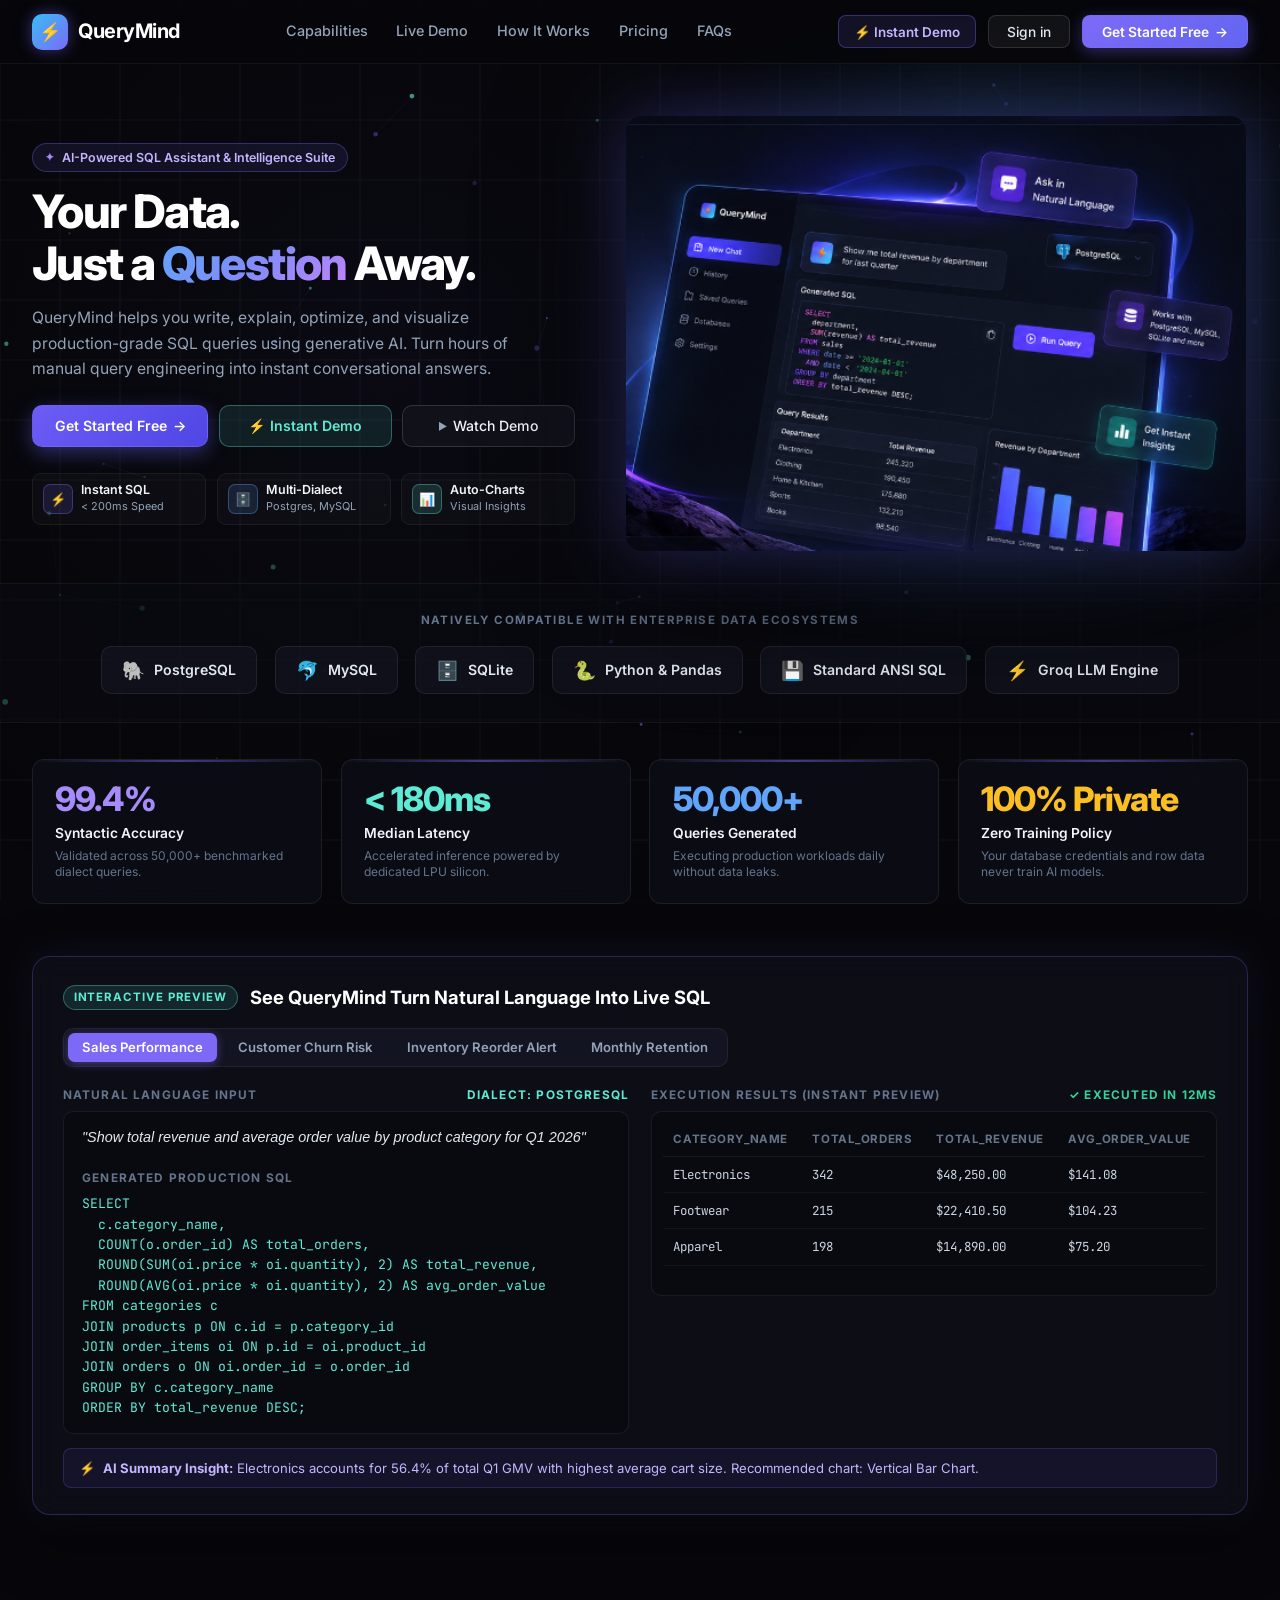
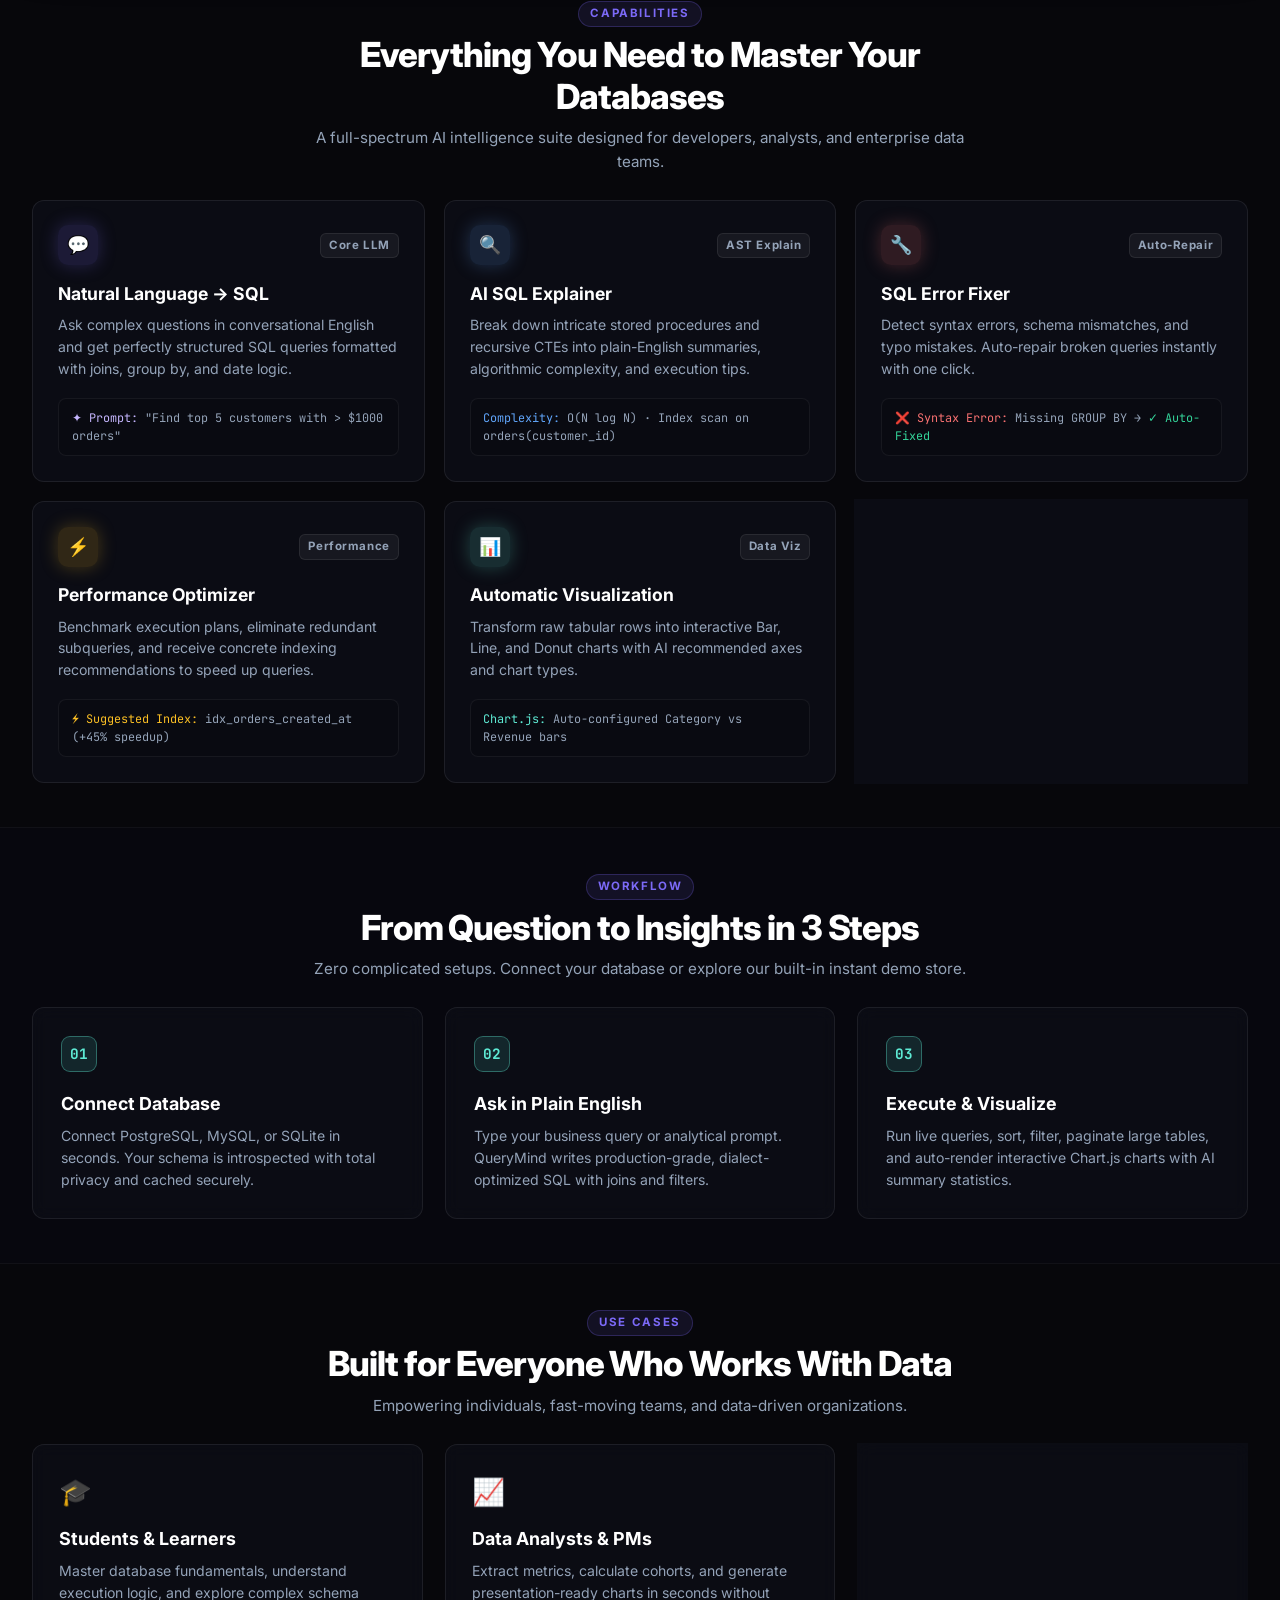
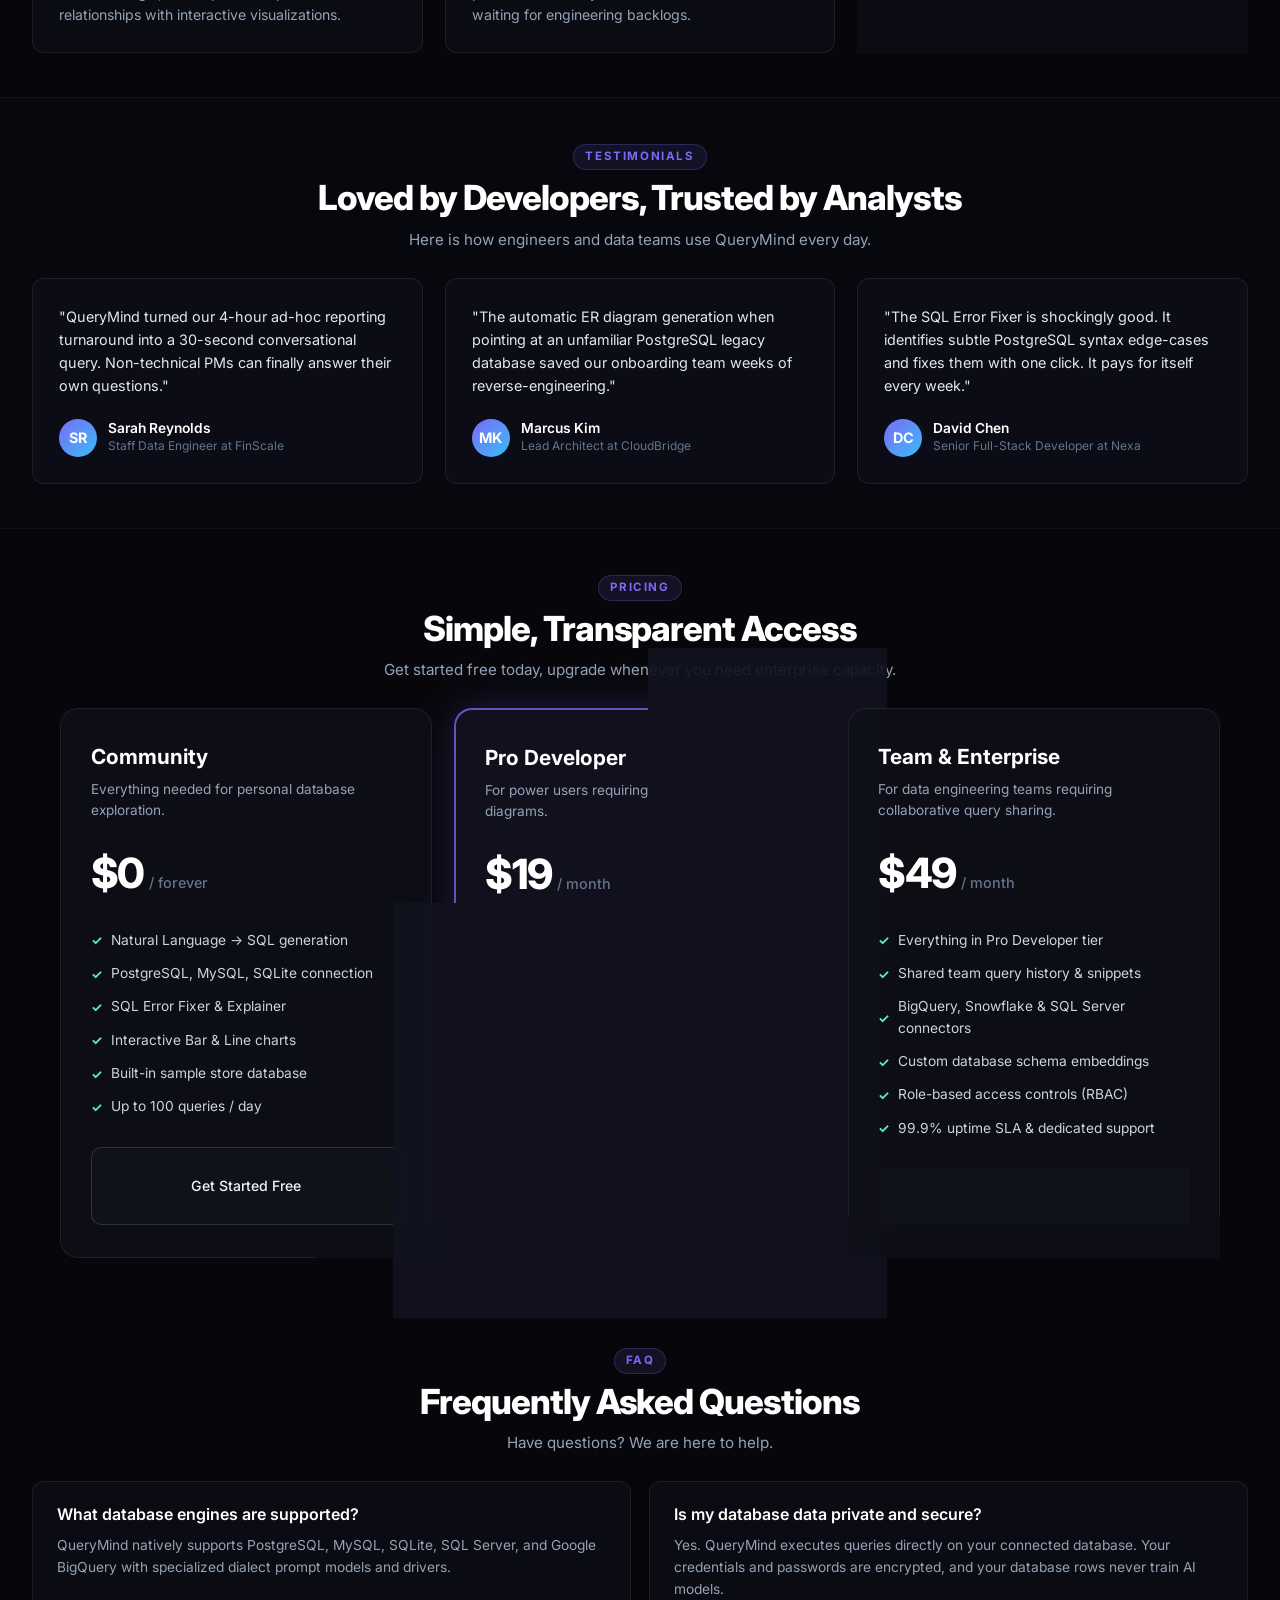
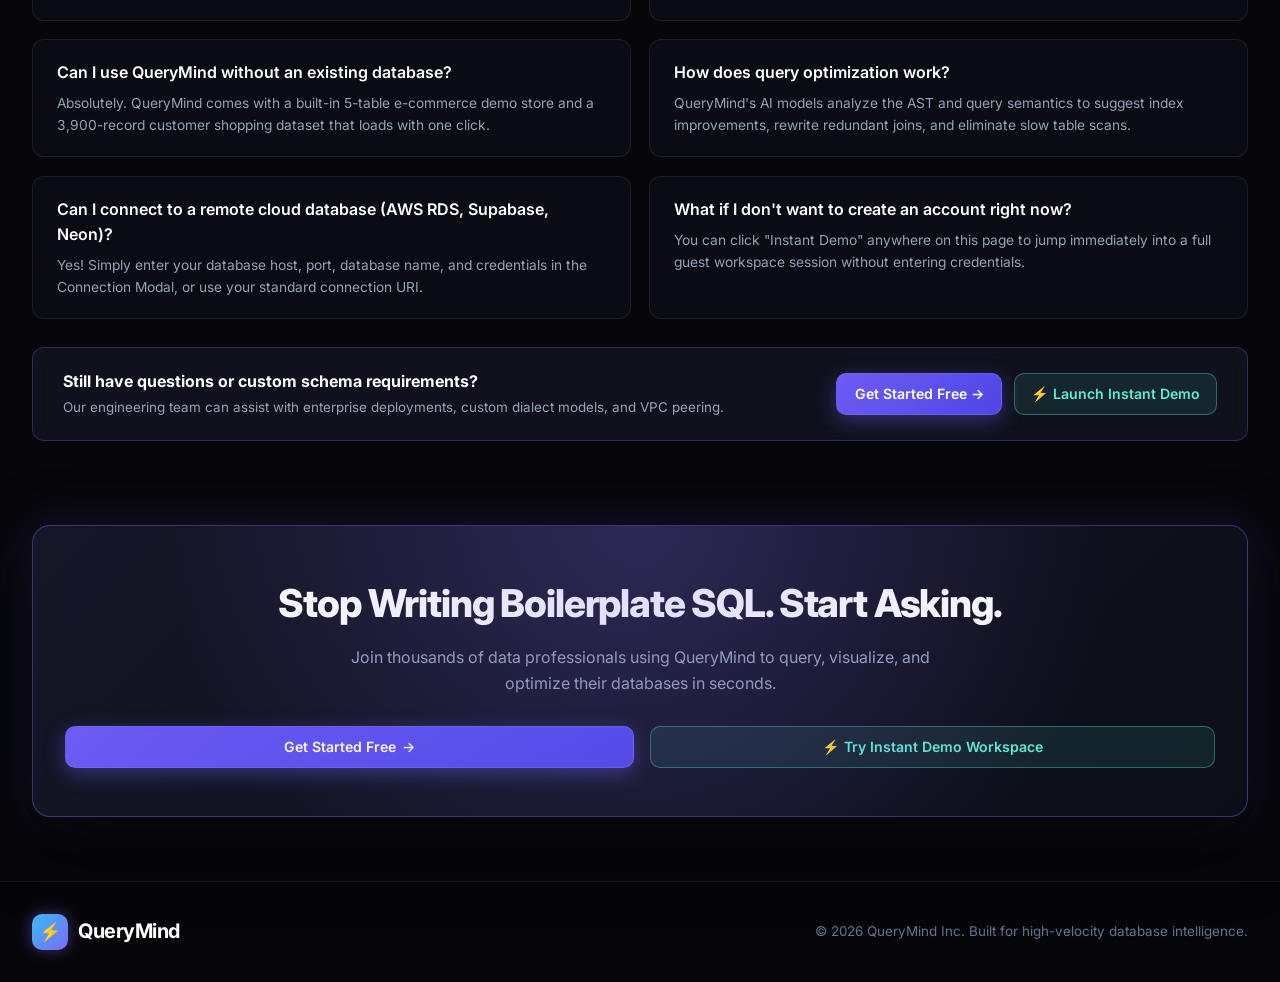
==== commit 30924c68: "fix(landing): remove rating line, align CTA buttons and feature pills in single row, remove comparis" ====
--- a/templates/index.html
+++ b/templates/index.html
@@ -114,14 +114,14 @@
       z-index: 100;
       backdrop-filter: blur(14px);
       -webkit-backdrop-filter: blur(14px);
-      background: rgba(7, 7, 11, 0.82);
+      background: rgba(7, 7, 11, 0.85);
       border-bottom: 1px solid rgba(255, 255, 255, 0.06);
     }
 
     .navbar-inner {
       max-width: 1280px;
       margin: 0 auto;
-      padding: 0.95rem 2rem;
+      padding: 0.85rem 2rem;
       display: flex;
       align-items: center;
       justify-content: space-between;
@@ -184,7 +184,7 @@
       background: rgba(124, 106, 247, 0.12);
       border: 1px solid rgba(124, 106, 247, 0.35);
       color: #c4b5fd;
-      padding: 0.5rem 1rem;
+      padding: 0.45rem 0.95rem;
       border-radius: 8px;
       font-size: 0.84rem;
       font-weight: 600;
@@ -207,7 +207,7 @@
       background: rgba(255, 255, 255, 0.05);
       border: 1px solid rgba(255, 255, 255, 0.12);
       color: #e2e8f0;
-      padding: 0.5rem 1.15rem;
+      padding: 0.45rem 1.1rem;
       border-radius: 8px;
       font-size: 0.86rem;
       font-weight: 500;
@@ -226,7 +226,7 @@
       background: linear-gradient(135deg, #7c6af7 0%, #6366f1 100%);
       border: 1px solid rgba(124, 106, 247, 0.45);
       color: #fff;
-      padding: 0.5rem 1.25rem;
+      padding: 0.45rem 1.2rem;
       border-radius: 8px;
       font-size: 0.86rem;
       font-weight: 600;
@@ -244,16 +244,16 @@
       transform: translateY(-1px);
     }
 
-    /* ── Hero Section ─────────────────────────────────────────────────────── */
+    /* ── Hero Section (Tight & Symmetrical) ────────────────────────────────── */
     .hero-section {
-      padding: 4.5rem 0 3rem;
+      padding: 3.25rem 0 2rem;
       position: relative;
     }
 
     .hero-grid {
       display: grid;
       grid-template-columns: 1fr 1.15fr;
-      gap: 3.5rem;
+      gap: 3rem;
       align-items: center;
     }
 
@@ -269,27 +269,27 @@
       background: rgba(124, 106, 247, 0.1);
       border: 1px solid rgba(124, 106, 247, 0.32);
       border-radius: 999px;
-      padding: 5px 14px;
-      font-size: 0.8rem;
+      padding: 4px 12px;
+      font-size: 0.78rem;
       font-weight: 600;
       color: #c4b5fd;
       width: fit-content;
-      margin-bottom: 1.25rem;
+      margin-bottom: 0.9rem;
       backdrop-filter: blur(8px);
     }
 
     .pill-sparkle {
       color: #a78bfa;
-      font-size: 12px;
+      font-size: 11px;
     }
 
     .hero-headline {
-      font-size: clamp(2.5rem, 3.8vw, 3.65rem);
+      font-size: clamp(2.35rem, 3.6vw, 3.4rem);
       font-weight: 800;
-      line-height: 1.1;
+      line-height: 1.12;
       letter-spacing: -0.035em;
       color: #ffffff;
-      margin-bottom: 1.25rem;
+      margin-bottom: 1rem;
     }
 
     .gradient-text {
@@ -300,40 +300,45 @@
     }
 
     .hero-subtitle {
-      font-size: 1.02rem;
+      font-size: 0.98rem;
       color: var(--text2);
-      line-height: 1.65;
-      margin-bottom: 1.85rem;
+      line-height: 1.6;
+      margin-bottom: 1.5rem;
       max-width: 520px;
     }
 
+    /* 3 CTA Buttons in ONE SINGLE ROW */
     .hero-cta-group {
       display: flex;
       align-items: center;
-      gap: 0.85rem;
-      margin-bottom: 1.5rem;
-      flex-wrap: wrap;
+      gap: 0.65rem;
+      margin-bottom: 1.65rem;
+      flex-wrap: nowrap;
+      width: 100%;
     }
 
     .btn-hero-primary {
       background: linear-gradient(135deg, #6d5cf5 0%, #4f46e5 100%);
       border: 1px solid rgba(124, 106, 247, 0.45);
       color: #fff;
-      padding: 0.8rem 1.85rem;
+      padding: 0.72rem 1.1rem;
       border-radius: 10px;
-      font-size: 0.96rem;
+      font-size: 0.88rem;
       font-weight: 600;
       cursor: pointer;
       font-family: var(--font);
       display: flex;
       align-items: center;
-      gap: 8px;
-      box-shadow: 0 8px 28px rgba(99, 102, 241, 0.45);
+      justify-content: center;
+      gap: 6px;
+      box-shadow: 0 6px 20px rgba(99, 102, 241, 0.4);
       transition: all 0.2s ease;
+      white-space: nowrap;
+      flex: 1;
     }
 
     .btn-hero-primary:hover {
-      box-shadow: 0 10px 34px rgba(99, 102, 241, 0.6);
+      box-shadow: 0 8px 26px rgba(99, 102, 241, 0.55);
       transform: translateY(-2px);
     }
 
@@ -341,40 +346,46 @@
       background: rgba(94, 234, 212, 0.1);
       border: 1px solid rgba(94, 234, 212, 0.35);
       color: #5eead4;
-      padding: 0.8rem 1.4rem;
+      padding: 0.72rem 1rem;
       border-radius: 10px;
-      font-size: 0.94rem;
+      font-size: 0.88rem;
       font-weight: 600;
       cursor: pointer;
       font-family: var(--font);
       display: flex;
       align-items: center;
-      gap: 8px;
+      justify-content: center;
+      gap: 6px;
       transition: all 0.2s ease;
+      white-space: nowrap;
+      flex: 1;
     }
 
     .btn-hero-instant:hover {
       background: rgba(94, 234, 212, 0.2);
       border-color: rgba(94, 234, 212, 0.6);
       transform: translateY(-2px);
-      box-shadow: 0 0 24px rgba(94, 234, 212, 0.25);
+      box-shadow: 0 0 20px rgba(94, 234, 212, 0.25);
     }
 
     .btn-hero-secondary {
       background: rgba(18, 19, 28, 0.85);
       border: 1px solid rgba(255, 255, 255, 0.14);
       color: #f1f5f9;
-      padding: 0.8rem 1.4rem;
+      padding: 0.72rem 1rem;
       border-radius: 10px;
-      font-size: 0.94rem;
+      font-size: 0.88rem;
       font-weight: 500;
       cursor: pointer;
       font-family: var(--font);
       display: flex;
       align-items: center;
-      gap: 8px;
+      justify-content: center;
+      gap: 6px;
       backdrop-filter: blur(10px);
       transition: all 0.2s ease;
+      white-space: nowrap;
+      flex: 1;
     }
 
     .btn-hero-secondary:hover {
@@ -383,50 +394,45 @@
       transform: translateY(-1px);
     }
 
-    /* Social Proof Stars */
-    .hero-social-proof {
-      display: flex;
-      align-items: center;
-      gap: 12px;
-      margin-bottom: 1.85rem;
-      font-size: 0.84rem;
-      color: var(--text2);
-    }
-
-    .star-rating {
-      color: #fbbf24;
+    .play-icon {
+      font-size: 10px;
+      color: #94a3b8;
+    }
+
+    /* 3 Feature Highlight items in ONE SINGLE ROW */
+    .hero-feature-row {
+      display: grid;
+      grid-template-columns: repeat(3, 1fr);
+      gap: 0.65rem;
+      width: 100%;
+    }
+
+    .hero-feature-item {
+      display: flex;
+      align-items: center;
+      gap: 8px;
+      min-width: 0;
+      background: rgba(255, 255, 255, 0.025);
+      border: 1px solid rgba(255, 255, 255, 0.06);
+      border-radius: 9px;
+      padding: 0.55rem 0.65rem;
+      transition: all 0.2s ease;
+    }
+
+    .hero-feature-item:hover {
+      background: rgba(255, 255, 255, 0.04);
+      border-color: rgba(255, 255, 255, 0.12);
+    }
+
+    .feature-icon-box {
+      width: 30px;
+      height: 30px;
+      border-radius: 7px;
+      display: flex;
+      align-items: center;
+      justify-content: center;
       font-size: 13px;
-      letter-spacing: 2px;
-    }
-
-    .proof-badge {
-      display: inline-flex;
-      align-items: center;
-      gap: 6px;
-    }
-
-    /* Feature Highlights Row */
-    .hero-feature-row {
-      display: flex;
-      align-items: center;
-      gap: 1.5rem;
-      flex-wrap: wrap;
-    }
-
-    .hero-feature-item {
-      display: flex;
-      align-items: center;
-      gap: 10px;
-    }
-
-    .feature-icon-box {
-      width: 36px;
-      height: 36px;
-      border-radius: 9px;
-      display: flex;
-      align-items: center;
-      justify-content: center;
-      font-size: 15px;
+      flex-shrink: 0;
     }
 
     .bolt-box {
@@ -450,18 +456,21 @@
     .feature-text {
       display: flex;
       flex-direction: column;
+      overflow: hidden;
     }
 
     .feature-title {
-      font-size: 0.82rem;
+      font-size: 0.78rem;
       font-weight: 600;
       color: #f1f5f9;
-      line-height: 1.25;
+      line-height: 1.2;
+      white-space: nowrap;
     }
 
     .feature-sub {
-      font-size: 0.75rem;
+      font-size: 0.68rem;
       color: var(--text2);
+      white-space: nowrap;
     }
 
     /* Hero Right: 3D Mockup */
@@ -494,25 +503,25 @@
     }
 
     .hero-mockup-img:hover {
-      transform: translateY(-4px) scale(1.01);
+      transform: translateY(-3px) scale(1.01);
       filter: drop-shadow(0 0 45px rgba(124, 106, 247, 0.55)) drop-shadow(0 30px 70px rgba(0, 0, 0, 0.9));
     }
 
     /* ── Trust Section ────────────────────────────────────────────────────── */
     .trust-section {
-      padding: 2.25rem 0 1.5rem;
+      padding: 1.75rem 0;
       border-top: 1px solid rgba(255, 255, 255, 0.05);
       border-bottom: 1px solid rgba(255, 255, 255, 0.05);
       background: rgba(10, 11, 18, 0.5);
     }
 
     .trust-title {
-      font-size: 0.74rem;
+      font-size: 0.72rem;
       font-weight: 700;
       letter-spacing: 0.12em;
       color: var(--text3);
       text-align: center;
-      margin-bottom: 1.25rem;
+      margin-bottom: 1rem;
       text-transform: uppercase;
     }
 
@@ -520,19 +529,19 @@
       display: flex;
       align-items: center;
       justify-content: center;
-      gap: 1.25rem;
+      gap: 1.1rem;
       flex-wrap: wrap;
     }
 
     .trust-badge-card {
       display: flex;
       align-items: center;
-      gap: 10px;
+      gap: 9px;
       background: rgba(18, 19, 30, 0.8);
       border: 1px solid rgba(255, 255, 255, 0.08);
       border-radius: 10px;
-      padding: 0.65rem 1.4rem;
-      font-size: 0.9rem;
+      padding: 0.55rem 1.25rem;
+      font-size: 0.88rem;
       font-weight: 600;
       color: #e2e8f0;
       transition: all 0.25s ease;
@@ -547,25 +556,25 @@
     }
 
     .trust-icon {
-      font-size: 1.2rem;
+      font-size: 1.15rem;
     }
 
     /* ── Industrial KPI Metric Ribbon ─────────────────────────────────────── */
     .kpi-section {
-      padding: 3rem 0;
+      padding: 2.25rem 0 1.5rem;
     }
 
     .kpi-grid {
       display: grid;
       grid-template-columns: repeat(4, 1fr);
-      gap: 1.25rem;
+      gap: 1.15rem;
     }
 
     .kpi-card {
       background: rgba(14, 15, 24, 0.7);
       border: 1px solid rgba(255, 255, 255, 0.08);
       border-radius: var(--radius);
-      padding: 1.5rem;
+      padding: 1.35rem 1.4rem;
       display: flex;
       flex-direction: column;
       position: relative;
@@ -592,11 +601,11 @@
     }
 
     .kpi-number {
-      font-size: 2.2rem;
+      font-size: 2.1rem;
       font-weight: 800;
       letter-spacing: -0.03em;
       line-height: 1.1;
-      margin-bottom: 0.35rem;
+      margin-bottom: 0.3rem;
       font-family: var(--font);
     }
 
@@ -606,28 +615,28 @@
     .kpi-amber  { color: #fbbf24; }
 
     .kpi-label {
-      font-size: 0.88rem;
+      font-size: 0.86rem;
       font-weight: 600;
       color: #f1f5f9;
-      margin-bottom: 0.25rem;
+      margin-bottom: 0.2rem;
     }
 
     .kpi-desc {
-      font-size: 0.76rem;
+      font-size: 0.75rem;
       color: var(--text3);
       line-height: 1.4;
     }
 
     /* ── Interactive Playground Terminal Widget ───────────────────────────── */
     .sandbox-section {
-      padding: 2.5rem 0 3.5rem;
+      padding: 1.75rem 0 2.5rem;
     }
 
     .sandbox-card {
       background: rgba(14, 15, 24, 0.85);
       border: 1px solid rgba(124, 106, 247, 0.28);
       border-radius: var(--radius-lg);
-      padding: 1.85rem;
+      padding: 1.65rem 1.85rem;
       box-shadow: 0 20px 60px rgba(0, 0, 0, 0.6), 0 0 35px rgba(124, 106, 247, 0.12);
       backdrop-filter: blur(14px);
     }
@@ -636,7 +645,7 @@
       display: flex;
       align-items: center;
       justify-content: space-between;
-      margin-bottom: 1.25rem;
+      margin-bottom: 1.15rem;
       flex-wrap: wrap;
       gap: 1rem;
     }
@@ -668,7 +677,7 @@
     .sandbox-tabs {
       display: flex;
       align-items: center;
-      gap: 8px;
+      gap: 6px;
       background: rgba(22, 23, 37, 0.8);
       padding: 4px;
       border-radius: 10px;
@@ -679,7 +688,7 @@
       background: transparent;
       border: none;
       color: var(--text2);
-      padding: 0.45rem 0.95rem;
+      padding: 0.42rem 0.9rem;
       font-size: 0.82rem;
       font-weight: 600;
       cursor: pointer;
@@ -701,7 +710,7 @@
     .sandbox-body {
       display: grid;
       grid-template-columns: 1fr 1fr;
-      gap: 1.5rem;
+      gap: 1.35rem;
     }
 
     .sandbox-pane {
@@ -715,7 +724,7 @@
       letter-spacing: 0.1em;
       color: var(--text3);
       text-transform: uppercase;
-      margin-bottom: 0.5rem;
+      margin-bottom: 0.45rem;
       display: flex;
       align-items: center;
       justify-content: space-between;
@@ -725,18 +734,18 @@
       background: #090a10;
       border: 1px solid rgba(255, 255, 255, 0.07);
       border-radius: 10px;
-      padding: 1rem 1.25rem;
-      min-height: 190px;
+      padding: 0.95rem 1.15rem;
+      min-height: 185px;
       display: flex;
       flex-direction: column;
     }
 
     .nl-input-display {
-      font-size: 0.92rem;
+      font-size: 0.9rem;
       color: #e2e8f0;
       line-height: 1.5;
       font-style: italic;
-      margin-bottom: 0.85rem;
+      margin-bottom: 0.75rem;
     }
 
     .sql-code-display {
@@ -753,8 +762,8 @@
       background: #090a10;
       border: 1px solid rgba(255, 255, 255, 0.07);
       border-radius: 10px;
-      padding: 0.75rem;
-      min-height: 190px;
+      padding: 0.7rem;
+      min-height: 185px;
       display: flex;
       flex-direction: column;
     }
@@ -776,7 +785,7 @@
     }
 
     .mini-data-table td {
-      padding: 0.55rem 0.65rem;
+      padding: 0.5rem 0.65rem;
       color: #cbd5e1;
       border-bottom: 1px solid rgba(255, 255, 255, 0.04);
       font-family: var(--mono);
@@ -784,11 +793,11 @@
     }
 
     .sandbox-footer-insight {
-      margin-top: 1rem;
+      margin-top: 0.85rem;
       background: rgba(124, 106, 247, 0.09);
       border: 1px solid rgba(124, 106, 247, 0.22);
       border-radius: 8px;
-      padding: 0.6rem 1rem;
+      padding: 0.55rem 0.95rem;
       font-size: 0.82rem;
       color: #c4b5fd;
       display: flex;
@@ -796,15 +805,15 @@
       gap: 8px;
     }
 
-    /* ── Showcase Section Standards ───────────────────────────────────────── */
+    /* ── Showcase Section Standards (No Blank Space) ──────────────────────── */
     .section-wrap {
-      padding: 3.5rem 0;
+      padding: 2.75rem 0;
     }
 
     .section-header {
       text-align: center;
       max-width: 680px;
-      margin: 0 auto 2.25rem;
+      margin: 0 auto 1.65rem;
     }
 
     .section-badge {
@@ -813,41 +822,41 @@
       letter-spacing: 0.14em;
       color: var(--accent);
       text-transform: uppercase;
-      margin-bottom: 0.5rem;
+      margin-bottom: 0.45rem;
       display: inline-block;
-      padding: 4px 12px;
+      padding: 3px 11px;
       background: rgba(124, 106, 247, 0.1);
       border: 1px solid rgba(124, 106, 247, 0.25);
       border-radius: 999px;
     }
 
     .section-title {
-      font-size: clamp(1.85rem, 2.8vw, 2.45rem);
+      font-size: clamp(1.8rem, 2.7vw, 2.35rem);
       font-weight: 800;
       letter-spacing: -0.03em;
       color: #fff;
-      margin-bottom: 0.65rem;
+      margin-bottom: 0.55rem;
       line-height: 1.2;
     }
 
     .section-sub {
-      font-size: 0.98rem;
+      font-size: 0.95rem;
       color: var(--text2);
-      line-height: 1.6;
+      line-height: 1.55;
     }
 
     /* ── Features Grid (Bento Style) ──────────────────────────────────────── */
     .features-grid {
       display: grid;
       grid-template-columns: repeat(3, 1fr);
-      gap: 1.25rem;
+      gap: 1.2rem;
     }
 
     .feature-card {
       background: rgba(14, 15, 24, 0.75);
       border: 1px solid rgba(255, 255, 255, 0.08);
       border-radius: var(--radius);
-      padding: 1.65rem;
+      padding: 1.55rem;
       transition: all 0.3s ease;
       backdrop-filter: blur(8px);
       display: flex;
@@ -857,7 +866,7 @@
 
     .feature-card:hover {
       border-color: rgba(124, 106, 247, 0.4);
-      transform: translateY(-4px);
+      transform: translateY(-3px);
       box-shadow: 0 16px 40px rgba(0, 0, 0, 0.4), 0 0 30px rgba(124, 106, 247, 0.12);
     }
 
@@ -865,17 +874,17 @@
       display: flex;
       align-items: center;
       justify-content: space-between;
-      margin-bottom: 1rem;
+      margin-bottom: 0.9rem;
     }
 
     .f-icon {
-      width: 42px;
-      height: 42px;
+      width: 40px;
+      height: 40px;
       border-radius: 10px;
       display: flex;
       align-items: center;
       justify-content: center;
-      font-size: 19px;
+      font-size: 18px;
     }
 
     .purple-glow { background: rgba(124, 106, 247, 0.15); color: #c4b5fd; box-shadow: 0 0 18px rgba(124, 106, 247, 0.25); }
@@ -897,17 +906,17 @@
     }
 
     .feature-card h3 {
-      font-size: 1.12rem;
+      font-size: 1.1rem;
       font-weight: 700;
       color: #fff;
-      margin-bottom: 0.5rem;
+      margin-bottom: 0.45rem;
     }
 
     .feature-card p {
       font-size: 0.88rem;
       color: var(--text2);
       line-height: 1.55;
-      margin-bottom: 1.25rem;
+      margin-bottom: 1.15rem;
       flex: 1;
     }
 
@@ -915,73 +924,24 @@
       background: #090a11;
       border: 1px solid rgba(255, 255, 255, 0.06);
       border-radius: 8px;
-      padding: 0.65rem 0.85rem;
+      padding: 0.6rem 0.8rem;
       font-family: var(--mono);
       font-size: 0.74rem;
       color: #94a3b8;
     }
-
-    /* ── Comparison Table ─────────────────────────────────────────────────── */
-    .compare-section {
-      padding: 3.5rem 0;
-      background: rgba(10, 11, 18, 0.35);
-    }
-
-    .compare-table-wrapper {
-      background: rgba(14, 15, 24, 0.8);
-      border: 1px solid rgba(255, 255, 255, 0.08);
-      border-radius: var(--radius);
-      overflow-x: auto;
-      backdrop-filter: blur(10px);
-    }
-
-    .compare-table {
-      width: 100%;
-      border-collapse: collapse;
-      font-size: 0.9rem;
-    }
-
-    .compare-table th {
-      padding: 1.1rem 1.4rem;
-      text-align: left;
-      font-weight: 600;
-      border-bottom: 1px solid rgba(255, 255, 255, 0.08);
-    }
-
-    .compare-table th.col-feature { width: 34%; color: var(--text2); font-size: 0.82rem; text-transform: uppercase; letter-spacing: 0.08em; }
-    .compare-table th.col-generic { width: 22%; color: var(--text3); font-size: 0.85rem; }
-    .compare-table th.col-legacy  { width: 22%; color: var(--text3); font-size: 0.85rem; }
-    .compare-table th.col-qm      { width: 22%; color: #c4b5fd; background: rgba(124, 106, 247, 0.12); border-left: 1px solid rgba(124, 106, 247, 0.3); border-right: 1px solid rgba(124, 106, 247, 0.3); font-size: 0.95rem; font-weight: 700; }
-
-    .compare-table td {
-      padding: 1rem 1.4rem;
-      border-bottom: 1px solid rgba(255, 255, 255, 0.04);
-      color: #cbd5e1;
-    }
-
-    .compare-table td.col-qm {
-      background: rgba(124, 106, 247, 0.07);
-      border-left: 1px solid rgba(124, 106, 247, 0.25);
-      border-right: 1px solid rgba(124, 106, 247, 0.25);
-      color: #fff;
-      font-weight: 600;
-    }
-
-    .badge-check { color: #5eead4; font-weight: 700; font-size: 1rem; }
-    .badge-cross { color: #64748b; font-size: 0.9rem; }
 
     /* ── How It Works Grid ────────────────────────────────────────────────── */
     .steps-grid {
       display: grid;
       grid-template-columns: repeat(3, 1fr);
-      gap: 1.5rem;
+      gap: 1.35rem;
     }
 
     .step-card {
       background: rgba(14, 15, 24, 0.7);
       border: 1px solid rgba(255, 255, 255, 0.08);
       border-radius: var(--radius);
-      padding: 2rem;
+      padding: 1.75rem;
       position: relative;
       backdrop-filter: blur(8px);
       transition: all 0.3s ease;
@@ -994,46 +954,46 @@
     }
 
     .step-badge {
-      width: 40px;
-      height: 40px;
-      border-radius: 10px;
+      width: 36px;
+      height: 36px;
+      border-radius: 9px;
       background: rgba(94, 234, 212, 0.12);
       border: 1px solid rgba(94, 234, 212, 0.35);
       color: #5eead4;
       display: flex;
       align-items: center;
       justify-content: center;
-      font-size: 0.95rem;
+      font-size: 0.9rem;
       font-weight: 700;
       font-family: var(--mono);
-      margin-bottom: 1.25rem;
+      margin-bottom: 1.1rem;
     }
 
     .step-card h3 {
-      font-size: 1.15rem;
+      font-size: 1.12rem;
       font-weight: 700;
       color: #fff;
-      margin-bottom: 0.55rem;
+      margin-bottom: 0.45rem;
     }
 
     .step-card p {
-      font-size: 0.9rem;
+      font-size: 0.88rem;
       color: var(--text2);
-      line-height: 1.6;
+      line-height: 1.55;
     }
 
     /* ── Use Cases Grid ───────────────────────────────────────────────────── */
     .usecase-grid {
       display: grid;
       grid-template-columns: repeat(3, 1fr);
-      gap: 1.5rem;
+      gap: 1.35rem;
     }
 
     .usecase-card {
       background: rgba(14, 15, 24, 0.7);
       border: 1px solid rgba(255, 255, 255, 0.08);
       border-radius: var(--radius);
-      padding: 1.85rem;
+      padding: 1.65rem;
       transition: all 0.3s ease;
       backdrop-filter: blur(8px);
     }
@@ -1044,39 +1004,39 @@
     }
 
     .usecase-icon {
-      font-size: 1.75rem;
-      margin-bottom: 1rem;
+      font-size: 1.65rem;
+      margin-bottom: 0.85rem;
     }
 
     .usecase-card h3 {
-      font-size: 1.15rem;
+      font-size: 1.12rem;
       font-weight: 700;
       color: #fff;
-      margin-bottom: 0.5rem;
+      margin-bottom: 0.45rem;
     }
 
     .usecase-card p {
-      font-size: 0.9rem;
+      font-size: 0.88rem;
       color: var(--text2);
-      line-height: 1.6;
+      line-height: 1.55;
     }
 
     /* ── Testimonials (Wall of Love) ──────────────────────────────────────── */
     .testimonials-section {
-      padding: 3.5rem 0;
+      padding: 2.75rem 0;
     }
 
     .testimonials-grid {
       display: grid;
       grid-template-columns: repeat(3, 1fr);
-      gap: 1.5rem;
+      gap: 1.35rem;
     }
 
     .testi-card {
       background: rgba(14, 15, 24, 0.75);
       border: 1px solid rgba(255, 255, 255, 0.08);
       border-radius: var(--radius);
-      padding: 1.85rem;
+      padding: 1.65rem;
       display: flex;
       flex-direction: column;
       justify-content: space-between;
@@ -1090,40 +1050,40 @@
     }
 
     .testi-quote {
-      font-size: 0.92rem;
+      font-size: 0.9rem;
       color: #e2e8f0;
       line-height: 1.6;
-      margin-bottom: 1.5rem;
+      margin-bottom: 1.35rem;
     }
 
     .testi-author {
       display: flex;
       align-items: center;
-      gap: 12px;
+      gap: 11px;
     }
 
     .testi-avatar {
-      width: 40px;
-      height: 40px;
+      width: 38px;
+      height: 38px;
       border-radius: 50%;
       background: linear-gradient(135deg, #7c6af7 0%, #38bdf8 100%);
       display: flex;
       align-items: center;
       justify-content: center;
       font-weight: 700;
-      font-size: 0.95rem;
+      font-size: 0.9rem;
       color: #fff;
     }
 
     .author-name {
-      font-size: 0.88rem;
+      font-size: 0.86rem;
       font-weight: 600;
       color: #fff;
       line-height: 1.2;
     }
 
     .author-role {
-      font-size: 0.76rem;
+      font-size: 0.75rem;
       color: var(--text3);
     }
 
@@ -1131,15 +1091,17 @@
     .pricing-grid {
       display: grid;
       grid-template-columns: repeat(3, 1fr);
-      gap: 1.5rem;
+      gap: 1.35rem;
       align-items: stretch;
+      max-width: 1160px;
+      margin: 0 auto;
     }
 
     .pricing-card {
       background: rgba(14, 15, 24, 0.8);
       border: 1px solid rgba(255, 255, 255, 0.08);
       border-radius: var(--radius-lg);
-      padding: 2.25rem 2rem;
+      padding: 2rem 1.85rem;
       display: flex;
       flex-direction: column;
       position: relative;
@@ -1149,7 +1111,7 @@
 
     .pricing-card:hover {
       border-color: rgba(124, 106, 247, 0.35);
-      transform: translateY(-4px);
+      transform: translateY(-3px);
       box-shadow: 0 16px 45px rgba(0, 0, 0, 0.5);
     }
 
@@ -1162,44 +1124,44 @@
     .pricing-badge {
       position: absolute;
       top: -12px;
-      right: 24px;
+      right: 20px;
       background: linear-gradient(135deg, #7c6af7 0%, #6366f1 100%);
       color: #fff;
-      font-size: 0.68rem;
+      font-size: 0.66rem;
       font-weight: 700;
       letter-spacing: 0.09em;
-      padding: 3px 10px;
+      padding: 3px 9px;
       border-radius: 999px;
       box-shadow: 0 4px 12px rgba(124, 106, 247, 0.4);
     }
 
     .pricing-title {
-      font-size: 1.35rem;
+      font-size: 1.3rem;
       font-weight: 700;
       color: #fff;
-      margin-bottom: 0.45rem;
+      margin-bottom: 0.35rem;
     }
 
     .pricing-desc {
-      font-size: 0.86rem;
+      font-size: 0.85rem;
       color: var(--text2);
+      margin-bottom: 1.25rem;
+      min-height: 38px;
+    }
+
+    .pricing-price {
+      font-size: 2.6rem;
+      font-weight: 800;
+      color: #fff;
+      letter-spacing: -0.04em;
       margin-bottom: 1.5rem;
-      min-height: 40px;
-    }
-
-    .pricing-price {
-      font-size: 2.75rem;
-      font-weight: 800;
-      color: #fff;
-      letter-spacing: -0.04em;
-      margin-bottom: 1.75rem;
       display: flex;
       align-items: baseline;
       gap: 6px;
     }
 
     .pricing-price span {
-      font-size: 0.95rem;
+      font-size: 0.9rem;
       font-weight: 500;
       color: var(--text3);
       letter-spacing: 0;
@@ -1209,97 +1171,103 @@
       list-style: none;
       display: flex;
       flex-direction: column;
-      gap: 0.85rem;
-      margin-bottom: 2rem;
+      gap: 0.75rem;
+      margin-bottom: 1.85rem;
       flex: 1;
     }
 
     .pricing-features li {
       display: flex;
       align-items: center;
-      gap: 10px;
-      font-size: 0.88rem;
+      gap: 9px;
+      font-size: 0.86rem;
       color: #cbd5e1;
     }
 
     .check-icon {
       color: var(--accent2);
       font-weight: 700;
-      font-size: 14px;
-    }
-
-    /* ── FAQs Section (2-Column Balanced) ─────────────────────────────────── */
-    .faq-layout {
+      font-size: 13px;
+    }
+
+    /* ── FAQs Section (Balanced 2-Column Grid) ────────────────────────────── */
+    .faq-grid {
       display: grid;
-      grid-template-columns: 2fr 1fr;
-      gap: 2rem;
-      align-items: start;
-    }
-
-    .faq-list {
-      display: flex;
-      flex-direction: column;
-      gap: 1rem;
+      grid-template-columns: repeat(2, 1fr);
+      gap: 1.15rem;
+      margin-bottom: 1.75rem;
     }
 
     .faq-item {
       background: rgba(14, 15, 24, 0.7);
       border: 1px solid rgba(255, 255, 255, 0.08);
       border-radius: var(--radius);
-      padding: 1.35rem 1.65rem;
+      padding: 1.25rem 1.5rem;
       transition: all 0.25s ease;
+      display: flex;
+      flex-direction: column;
     }
 
     .faq-item:hover {
       border-color: rgba(255, 255, 255, 0.16);
       background: rgba(20, 22, 34, 0.85);
+      transform: translateY(-2px);
     }
 
     .faq-item h4 {
-      font-size: 1.02rem;
+      font-size: 1rem;
       font-weight: 600;
       color: #fff;
-      margin-bottom: 0.5rem;
+      margin-bottom: 0.45rem;
     }
 
     .faq-item p {
-      font-size: 0.88rem;
+      font-size: 0.86rem;
       color: var(--text2);
       line-height: 1.6;
     }
 
-    .faq-side-card {
+    .faq-bottom-banner {
       background: rgba(18, 19, 32, 0.85);
       border: 1px solid rgba(124, 106, 247, 0.3);
       border-radius: var(--radius);
-      padding: 1.75rem;
-      display: flex;
-      flex-direction: column;
-      gap: 1rem;
+      padding: 1.35rem 1.85rem;
+      display: flex;
+      align-items: center;
+      justify-content: space-between;
+      gap: 1.5rem;
+      flex-wrap: wrap;
       backdrop-filter: blur(10px);
     }
 
-    .faq-side-card h3 {
-      font-size: 1.15rem;
-      color: #fff;
-    }
-
-    .faq-side-card p {
-      font-size: 0.86rem;
+    .faq-bottom-banner strong {
+      font-size: 1rem;
+      color: #fff;
+      display: block;
+      margin-bottom: 0.2rem;
+    }
+
+    .faq-bottom-banner p {
+      font-size: 0.84rem;
       color: var(--text2);
-      line-height: 1.55;
+    }
+
+    .faq-bottom-actions {
+      display: flex;
+      align-items: center;
+      gap: 0.75rem;
     }
 
     /* ── High-Impact Pre-Footer CTA Banner ────────────────────────────────── */
     .cta-banner-section {
-      padding: 3rem 0 5rem;
+      padding: 2.5rem 0 4rem;
     }
 
     .cta-banner-card {
       background: linear-gradient(135deg, rgba(22, 24, 42, 0.95) 0%, rgba(13, 14, 24, 0.95) 100%);
       border: 1px solid rgba(124, 106, 247, 0.4);
       border-radius: var(--radius-lg);
-      padding: 3.5rem 2rem;
+      padding: 3rem 2rem;
       text-align: center;
       position: relative;
       overflow: hidden;
@@ -1315,18 +1283,18 @@
     }
 
     .cta-title {
-      font-size: clamp(2rem, 3.2vw, 2.75rem);
+      font-size: clamp(1.9rem, 3vw, 2.5rem);
       font-weight: 800;
       letter-spacing: -0.03em;
       color: #fff;
-      margin-bottom: 0.85rem;
+      margin-bottom: 0.75rem;
     }
 
     .cta-subtitle {
-      font-size: 1.05rem;
+      font-size: 1rem;
       color: var(--text2);
       max-width: 580px;
-      margin: 0 auto 2rem;
+      margin: 0 auto 1.85rem;
       line-height: 1.6;
     }
 
@@ -1342,7 +1310,7 @@
     .footer {
       border-top: 1px solid rgba(255, 255, 255, 0.06);
       background: rgba(7, 7, 11, 0.9);
-      padding: 2.25rem 0;
+      padding: 2rem 0;
     }
 
     .footer-inner {
@@ -1673,7 +1641,7 @@
 
     /* ── Responsive Queries ──────────────────────────────────────────────── */
     @media (max-width: 1080px) {
-      .hero-grid { grid-template-columns: 1fr; gap: 3rem; }
+      .hero-grid { grid-template-columns: 1fr; gap: 2.5rem; }
       .hero-preview-wrapper { max-width: 580px; margin: 0 auto; }
       .kpi-grid { grid-template-columns: repeat(2, 1fr); }
       .features-grid { grid-template-columns: repeat(2, 1fr); }
@@ -1681,18 +1649,22 @@
       .steps-grid { grid-template-columns: 1fr; }
       .usecase-grid { grid-template-columns: 1fr; }
       .testimonials-grid { grid-template-columns: 1fr; }
-      .faq-layout { grid-template-columns: 1fr; }
+      .faq-grid { grid-template-columns: 1fr; }
       .sandbox-body { grid-template-columns: 1fr; }
     }
 
     @media (max-width: 640px) {
       .content-wrapper { padding: 0 1.25rem; }
       .nav-links { display: none; }
-      .hero-headline { font-size: 2.2rem; }
-      .hero-cta-group { flex-direction: column; width: 100%; }
-      .btn-hero-primary, .btn-hero-instant, .btn-hero-secondary { width: 100%; justify-content: center; }
+      .hero-headline { font-size: 2.1rem; }
+      .hero-cta-group { flex-direction: column; width: 100%; gap: 0.5rem; }
+      .hero-feature-row { grid-template-columns: 1fr; }
       .kpi-grid { grid-template-columns: 1fr; }
       .features-grid { grid-template-columns: 1fr; }
+      .faq-grid { grid-template-columns: 1fr; }
+      .faq-bottom-banner { flex-direction: column; align-items: flex-start; }
+      .faq-bottom-actions { width: 100%; flex-direction: column; }
+      .faq-bottom-actions button { width: 100%; justify-content: center; }
       .sandbox-tabs { flex-wrap: wrap; }
     }
   </style>
@@ -1760,14 +1732,14 @@
               QueryMind helps you write, explain, optimize, and visualize production-grade SQL queries using generative AI. Turn hours of manual query engineering into instant conversational answers.
             </p>
 
-            <!-- CTA Buttons -->
+            <!-- 3 CTA Buttons in ONE SINGLE ROW (User Requirement 2) -->
             <div class="hero-cta-group">
               <button class="btn-hero-primary" onclick="openAuthModal('register')">
                 <span>Get Started Free</span>
                 <span class="arrow">→</span>
               </button>
               <button class="btn-hero-instant" onclick="doInstantDemo(this)">
-                <span>⚡ Instant Demo Sign In</span>
+                <span>⚡ Instant Demo</span>
               </button>
               <button class="btn-hero-secondary" onclick="openDemoModal()">
                 <span class="play-icon">▶</span>
@@ -1775,33 +1747,27 @@
               </button>
             </div>
 
-            <!-- Social Proof -->
-            <div class="hero-social-proof">
-              <span class="star-rating">★★★★★</span>
-              <span class="proof-badge"><strong>4.9/5</strong> rating across 2,000+ data engineers &amp; analysts</span>
-            </div>
-
-            <!-- Feature Highlights Row -->
+            <!-- 3 Feature Highlight Items in ONE SINGLE ROW (User Requirement 2) -->
             <div class="hero-feature-row">
               <div class="hero-feature-item">
                 <div class="feature-icon-box bolt-box">⚡</div>
                 <div class="feature-text">
                   <span class="feature-title">Instant SQL</span>
-                  <span class="feature-sub">Sub-200ms Generation</span>
+                  <span class="feature-sub">&lt; 200ms Speed</span>
                 </div>
               </div>
               <div class="hero-feature-item">
                 <div class="feature-icon-box db-box">🗄️</div>
                 <div class="feature-text">
                   <span class="feature-title">Multi-Dialect</span>
-                  <span class="feature-sub">PostgreSQL, MySQL, SQLite</span>
+                  <span class="feature-sub">Postgres, MySQL</span>
                 </div>
               </div>
               <div class="hero-feature-item">
                 <div class="feature-icon-box chart-box">📊</div>
                 <div class="feature-text">
                   <span class="feature-title">Auto-Charts</span>
-                  <span class="feature-sub">Instant Visual Insights</span>
+                  <span class="feature-sub">Visual Insights</span>
                 </div>
               </div>
             </div>
@@ -2058,70 +2024,8 @@
       </div>
     </section>
 
-    <!-- Feature Comparison Matrix -->
-    <section class="compare-section">
-      <div class="content-wrapper">
-        <div class="section-header">
-          <span class="section-badge">COMPARISON</span>
-          <h2 class="section-title">Why Teams Choose QueryMind Over Generic Tools</h2>
-          <p class="section-sub">Purpose-built for database engineers rather than generic text generation.</p>
-        </div>
-
-        <div class="compare-table-wrapper">
-          <table class="compare-table">
-            <thead>
-              <tr>
-                <th class="col-feature">Capability</th>
-                <th class="col-generic">Generic Chatbots</th>
-                <th class="col-legacy">Legacy SQL Clients</th>
-                <th class="col-qm">QueryMind AI</th>
-              </tr>
-            </thead>
-            <tbody>
-              <tr>
-                <td><strong>Direct Live DB Execution &amp; Pagination</strong></td>
-                <td><span class="badge-cross">✕ No connection</span></td>
-                <td><span class="badge-check">✓ Yes</span></td>
-                <td class="col-qm"><span class="badge-check">✓ Instant &amp; Paginated</span></td>
-              </tr>
-              <tr>
-                <td><strong>Schema &amp; Foreign Key Introspection</strong></td>
-                <td><span class="badge-cross">✕ Must paste schema</span></td>
-                <td><span class="badge-check">✓ Basic list</span></td>
-                <td class="col-qm"><span class="badge-check">✓ Live ER Diagrams &amp; Types</span></td>
-              </tr>
-              <tr>
-                <td><strong>Multi-Dialect Prompt Optimization</strong></td>
-                <td><span class="badge-cross">✕ Hallucinates dialects</span></td>
-                <td><span class="badge-cross">✕ Manual syntax</span></td>
-                <td class="col-qm"><span class="badge-check">✓ PostgreSQL / MySQL / SQLite</span></td>
-              </tr>
-              <tr>
-                <td><strong>One-Click Error Detection &amp; Auto-Fix</strong></td>
-                <td><span class="badge-cross">✕ Hit-and-miss</span></td>
-                <td><span class="badge-cross">✕ Cryptic DB errors</span></td>
-                <td class="col-qm"><span class="badge-check">✓ 1-Click Error Recovery</span></td>
-              </tr>
-              <tr>
-                <td><strong>Interactive Auto-Generated Visual Charts</strong></td>
-                <td><span class="badge-cross">✕ Text tables only</span></td>
-                <td><span class="badge-cross">✕ Complex plugins</span></td>
-                <td class="col-qm"><span class="badge-check">✓ Bar, Line &amp; Donut Charts</span></td>
-              </tr>
-              <tr>
-                <td><strong>Enterprise Data Privacy (Zero Training)</strong></td>
-                <td><span class="badge-cross">✕ Often trains on prompts</span></td>
-                <td><span class="badge-check">✓ Local</span></td>
-                <td class="col-qm"><span class="badge-check">✓ 100% Encrypted &amp; Private</span></td>
-              </tr>
-            </tbody>
-          </table>
-        </div>
-      </div>
-    </section>
-
     <!-- How It Works Section (#how-it-works) -->
-    <section class="section-wrap" id="how-it-works">
+    <section class="section-wrap" id="how-it-works" style="background: rgba(10, 11, 18, 0.45); border-top: 1px solid rgba(255, 255, 255, 0.04); border-bottom: 1px solid rgba(255, 255, 255, 0.04);">
       <div class="content-wrapper">
         <div class="section-header">
           <span class="section-badge">WORKFLOW</span>
@@ -2150,7 +2054,7 @@
     </section>
 
     <!-- Use Cases Section (#use-cases) -->
-    <section class="section-wrap" id="use-cases" style="background: rgba(10, 11, 18, 0.4);">
+    <section class="section-wrap" id="use-cases">
       <div class="content-wrapper">
         <div class="section-header">
           <span class="section-badge">USE CASES</span>
@@ -2179,7 +2083,7 @@
     </section>
 
     <!-- Testimonials Section -->
-    <section class="testimonials-section">
+    <section class="testimonials-section" style="background: rgba(10, 11, 18, 0.45); border-top: 1px solid rgba(255, 255, 255, 0.04); border-bottom: 1px solid rgba(255, 255, 255, 0.04);">
       <div class="content-wrapper">
         <div class="section-header">
           <span class="section-badge">TESTIMONIALS</span>
@@ -2293,7 +2197,7 @@
       </div>
     </section>
 
-    <!-- FAQs Section (#faqs) -->
+    <!-- FAQs Section (Balanced 2-Column Grid - Zero Blank Space) -->
     <section class="section-wrap" id="faqs">
       <div class="content-wrapper">
         <div class="section-header">
@@ -2302,43 +2206,41 @@
           <p class="section-sub">Have questions? We are here to help.</p>
         </div>
 
-        <div class="faq-layout">
-          <div class="faq-list">
-            <div class="faq-item">
-              <h4>What database engines are supported?</h4>
-              <p>QueryMind natively supports PostgreSQL, MySQL, SQLite, SQL Server, and Google BigQuery with specialized dialect prompt models and drivers.</p>
-            </div>
-            <div class="faq-item">
-              <h4>Is my database data private and secure?</h4>
-              <p>Yes. QueryMind executes queries directly on your connected database. Your credentials and passwords are encrypted, and your database rows never train AI models.</p>
-            </div>
-            <div class="faq-item">
-              <h4>Can I use QueryMind without an existing database?</h4>
-              <p>Absolutely. QueryMind comes with a built-in 5-table e-commerce demo store and a 3,900-record customer shopping dataset that loads with one click.</p>
-            </div>
-            <div class="faq-item">
-              <h4>How does query optimization work?</h4>
-              <p>QueryMind's AI models analyze the AST and query semantics to suggest index improvements, rewrite redundant joins, and eliminate slow table scans.</p>
-            </div>
-            <div class="faq-item">
-              <h4>Can I connect to a remote cloud database (AWS RDS, Supabase, Neon)?</h4>
-              <p>Yes! Simply enter your database host, port, database name, and credentials in the Connection Modal, or use your standard connection URI.</p>
-            </div>
-            <div class="faq-item">
-              <h4>What if I don't want to create an account right now?</h4>
-              <p>You can click "Instant Demo" anywhere on this page to jump immediately into a full guest workspace session without entering credentials.</p>
-            </div>
-          </div>
-
-          <div class="faq-side-card">
-            <h3>Need Something Else?</h3>
-            <p>Have custom schema requirements or need on-premise deployment? Our engineering team is ready to assist.</p>
-            <button class="btn-primary" onclick="openAuthModal('register')">
-              Join QueryMind Free
-            </button>
-            <button class="btn-demo-quick" onclick="doInstantDemo(this)">
-              ⚡ Launch Instant Demo
-            </button>
+        <div class="faq-grid">
+          <div class="faq-item">
+            <h4>What database engines are supported?</h4>
+            <p>QueryMind natively supports PostgreSQL, MySQL, SQLite, SQL Server, and Google BigQuery with specialized dialect prompt models and drivers.</p>
+          </div>
+          <div class="faq-item">
+            <h4>Is my database data private and secure?</h4>
+            <p>Yes. QueryMind executes queries directly on your connected database. Your credentials and passwords are encrypted, and your database rows never train AI models.</p>
+          </div>
+          <div class="faq-item">
+            <h4>Can I use QueryMind without an existing database?</h4>
+            <p>Absolutely. QueryMind comes with a built-in 5-table e-commerce demo store and a 3,900-record customer shopping dataset that loads with one click.</p>
+          </div>
+          <div class="faq-item">
+            <h4>How does query optimization work?</h4>
+            <p>QueryMind's AI models analyze the AST and query semantics to suggest index improvements, rewrite redundant joins, and eliminate slow table scans.</p>
+          </div>
+          <div class="faq-item">
+            <h4>Can I connect to a remote cloud database (AWS RDS, Supabase, Neon)?</h4>
+            <p>Yes! Simply enter your database host, port, database name, and credentials in the Connection Modal, or use your standard connection URI.</p>
+          </div>
+          <div class="faq-item">
+            <h4>What if I don't want to create an account right now?</h4>
+            <p>You can click "Instant Demo" anywhere on this page to jump immediately into a full guest workspace session without entering credentials.</p>
+          </div>
+        </div>
+
+        <div class="faq-bottom-banner">
+          <div>
+            <strong>Still have questions or custom schema requirements?</strong>
+            <p>Our engineering team can assist with enterprise deployments, custom dialect models, and VPC peering.</p>
+          </div>
+          <div class="faq-bottom-actions">
+            <button class="btn-hero-primary" onclick="openAuthModal('register')">Get Started Free →</button>
+            <button class="btn-hero-instant" onclick="doInstantDemo(this)">⚡ Launch Instant Demo</button>
           </div>
         </div>
       </div>
@@ -2780,6 +2682,6 @@
 
   <!-- External Support Scripts -->
   <script src="/static/js/bg.js"></script>
-  <script src="/static/js/auth.js?v=3.0"></script>
+  <script src="/static/js/auth.js?v=3.1"></script>
 </body>
 </html>
